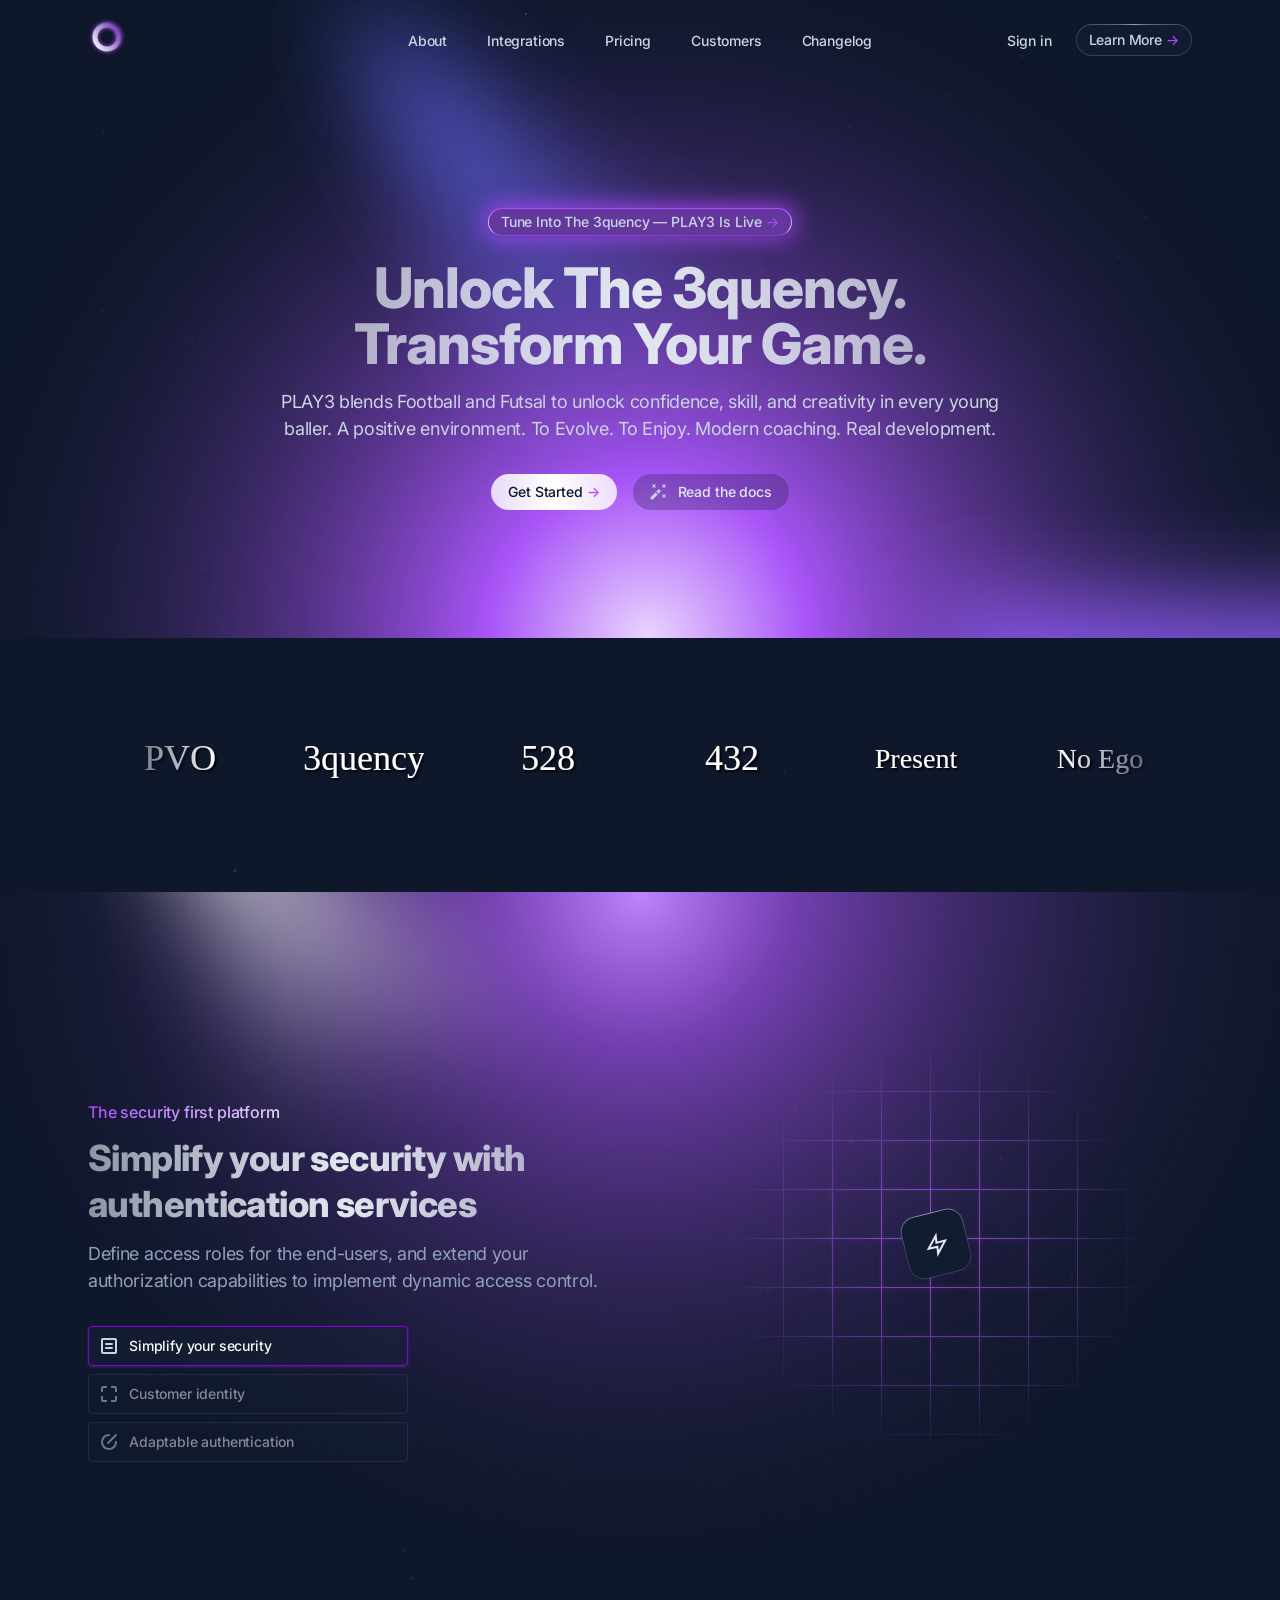
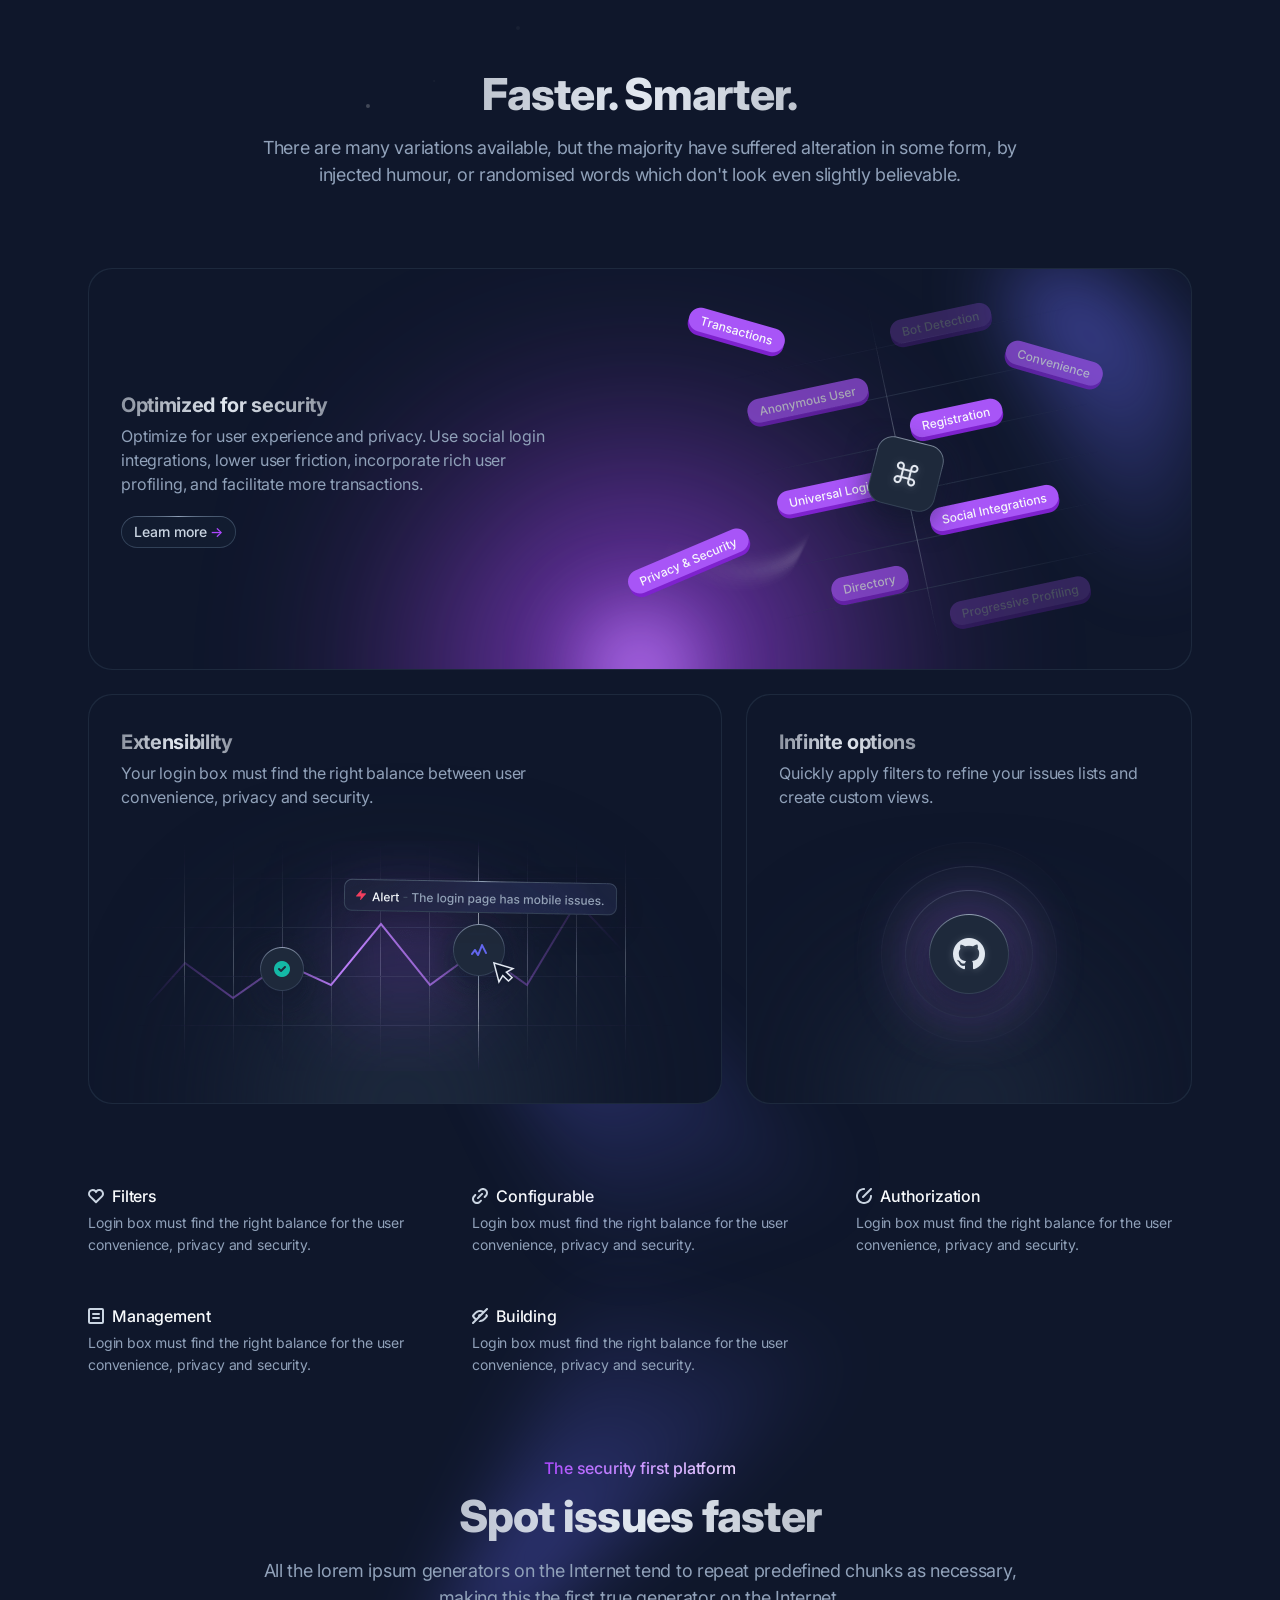
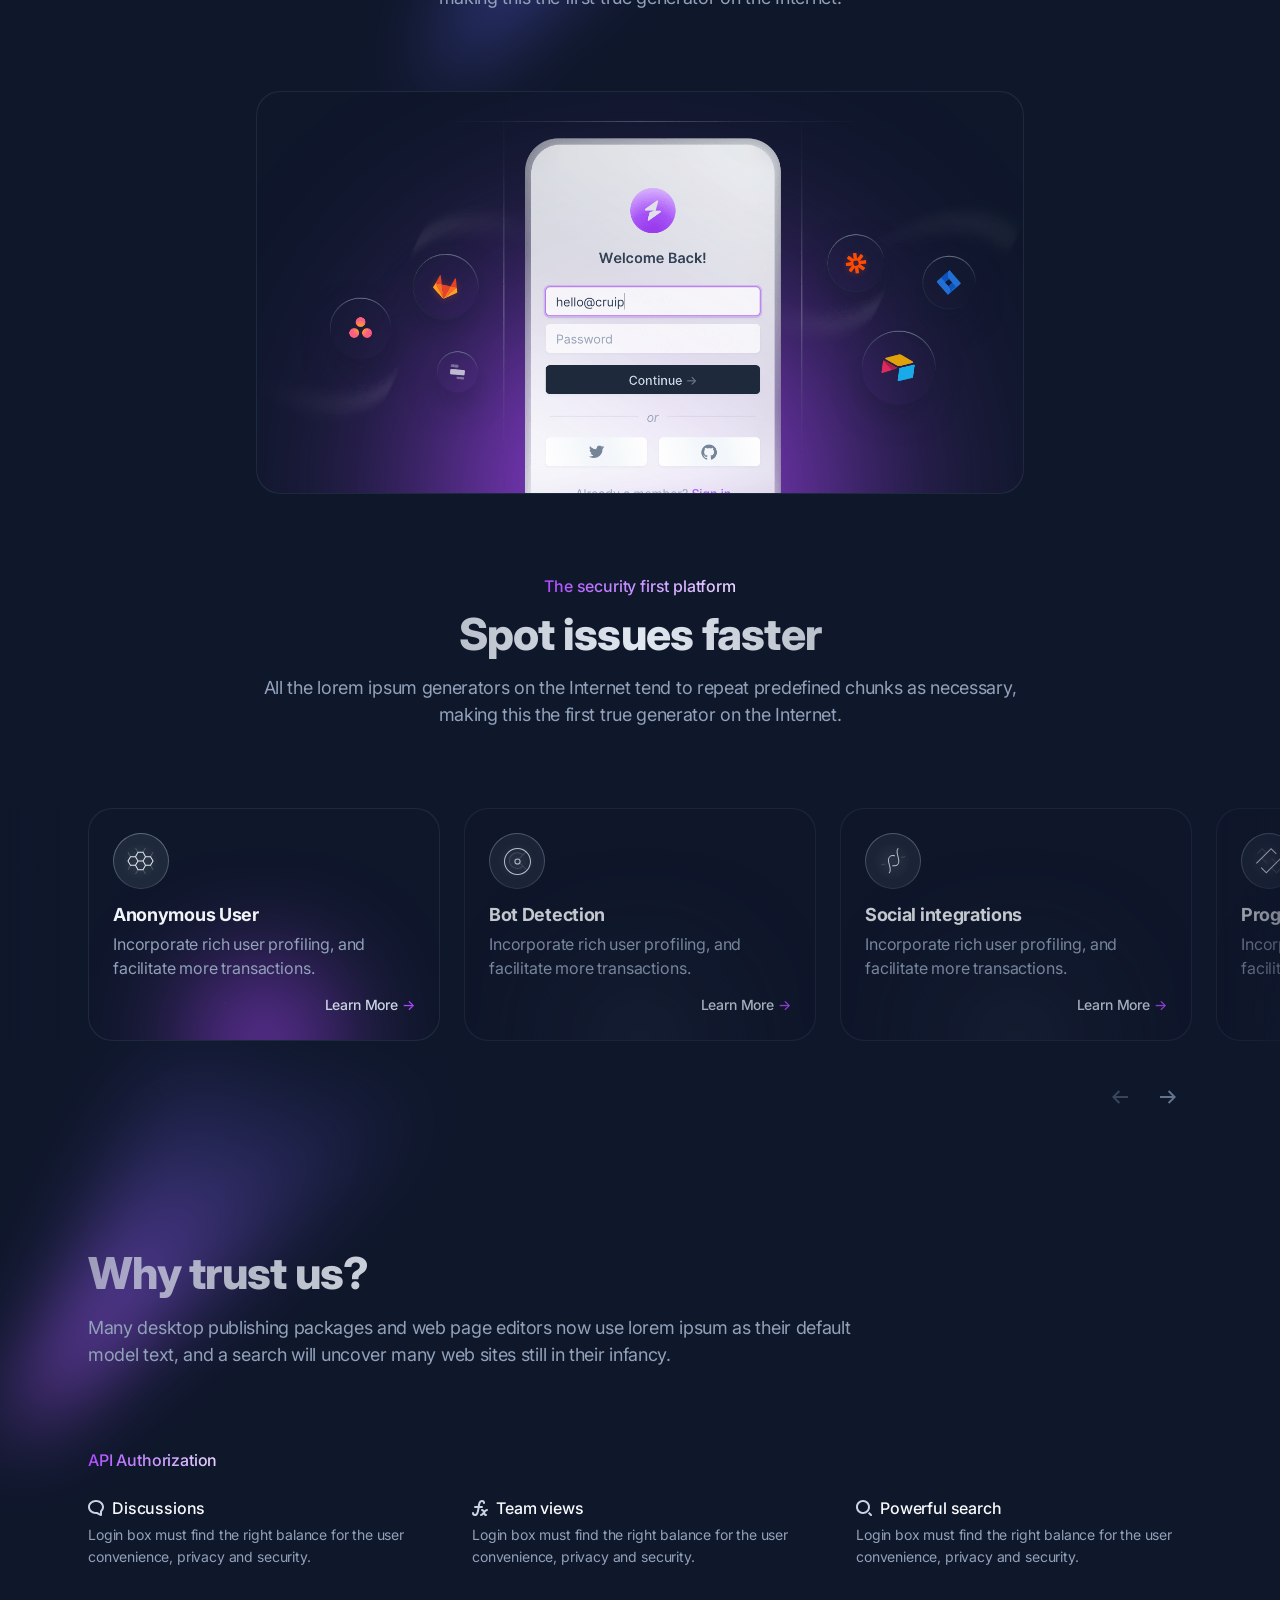
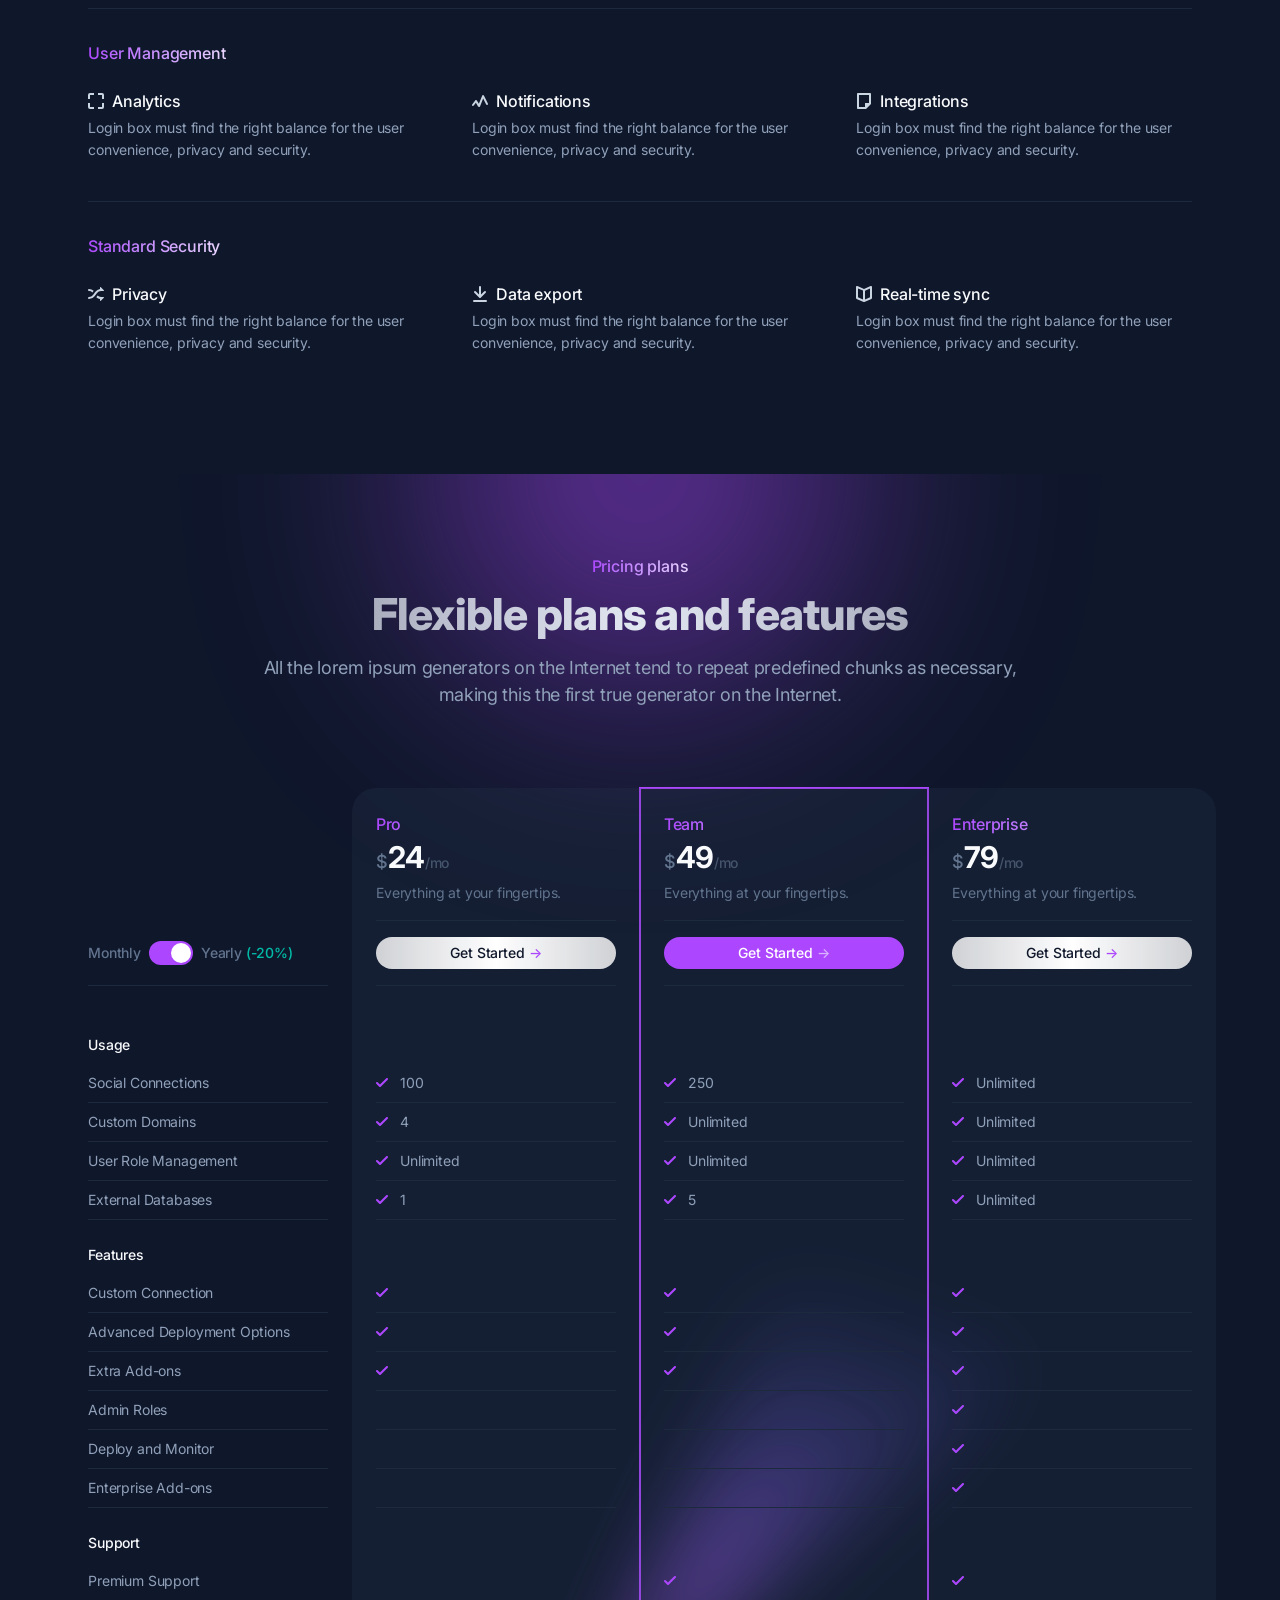
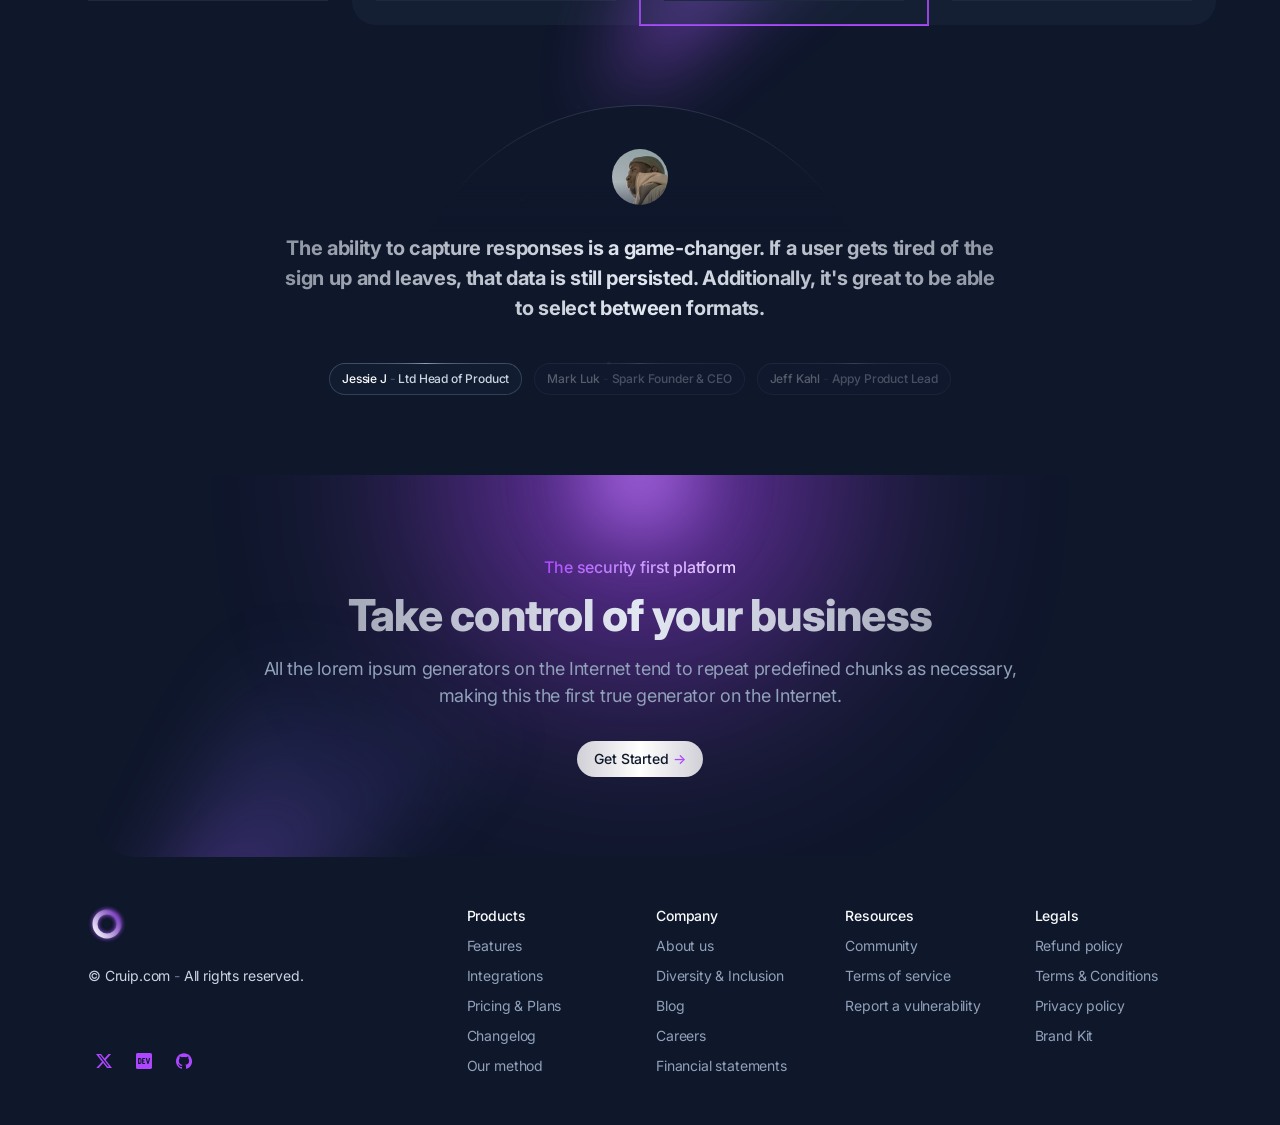
==== stellar-html/index.html @ 4df3827b "first commit" ====
<!DOCTYPE html>
<html lang="en" class="scroll-smooth">

<head>
    <meta charset="utf-8">
    <title>Play3 - Home</title>
    <meta name="viewport" content="width=device-width,initial-scale=1">
    <link href="./css/vendors/aos.css" rel="stylesheet">
    <link rel="stylesheet" href="./css/vendors/swiper-bundle.min.css" />
    <link href="./style.css" rel="stylesheet">
</head>

<body class="font-inter antialiased bg-slate-900 text-slate-100 tracking-tight">

    <!-- Page wrapper -->
    <div class="flex flex-col min-h-screen overflow-hidden supports-[overflow:clip]:overflow-clip">

        <!-- Site header -->
        <header class="absolute w-full z-30">
            <div class="max-w-6xl mx-auto px-4 sm:px-6">
                <div class="flex items-center justify-between h-16 md:h-20">
        
                    <!-- Site branding -->
                    <div class="flex-1">
                        <!-- Logo -->
                        <a class="inline-flex" href="index.html" aria-label="Cruip">
                            <img class="max-w-none" src="./images/logo.svg" width="38" height="38" alt="Stellar">
                        </a>
                    </div>
        
                    <!-- Desktop navigation -->
                    <nav class="hidden md:flex md:grow">
        
                        <!-- Desktop menu links -->
                        <ul class="flex grow justify-center flex-wrap items-center">
                            <li>
                                <a class="font-medium text-sm text-slate-300 hover:text-white mx-4 lg:mx-5 transition duration-150 ease-in-out" href="about.html">About</a>
                            </li>
                            <li>
                                <a class="font-medium text-sm text-slate-300 hover:text-white mx-4 lg:mx-5 transition duration-150 ease-in-out" href="integrations.html">Integrations</a>
                            </li>
                            <li>
                                <a class="font-medium text-sm text-slate-300 hover:text-white mx-4 lg:mx-5 transition duration-150 ease-in-out" href="pricing.html">Pricing</a>
                            </li>
                            <li>
                                <a class="font-medium text-sm text-slate-300 hover:text-white mx-4 lg:mx-5 transition duration-150 ease-in-out" href="customers.html">Customers</a>
                            </li>
                            <li>
                                <a class="font-medium text-sm text-slate-300 hover:text-white mx-4 lg:mx-5 transition duration-150 ease-in-out" href="changelog.html">Changelog</a>
                            </li>
                        </ul>
        
                    </nav>
        
                    <!-- Desktop sign in links -->
                    <ul class="flex-1 flex justify-end items-center">
                        <li>
                            <a class="font-medium text-sm text-slate-300 hover:text-white whitespace-nowrap transition duration-150 ease-in-out" href="signin.html">Sign in</a>
                        </li>
                        <li class="ml-6">
                            <a class="btn-sm text-slate-300 hover:text-white transition duration-150 ease-in-out w-full group [background:linear-gradient(var(--color-slate-900),var(--color-slate-900))_padding-box,conic-gradient(var(--color-slate-400),var(--color-slate-700)_25%,var(--color-slate-700)_75%,var(--color-slate-400)_100%)_border-box] relative before:absolute before:inset-0 before:bg-slate-800/30 before:rounded-full before:pointer-events-none" href="signup.html">
                                <span class="relative inline-flex items-center">
                                    Learn More <span class="tracking-normal text-purple-500 group-hover:translate-x-0.5 transition-transform duration-150 ease-in-out ml-1">-&gt;</span>
                                </span>
                            </a>
                        </li>
                    </ul>
                
                    <!-- Mobile menu -->
                    <div class="md:hidden flex items-center ml-4" x-data="{ expanded: false }">
        
                        <!-- Hamburger button -->
                        <button class="group inline-flex w-8 h-8 text-slate-300 hover:text-white text-center items-center justify-center transition" aria-controls="mobile-nav" :aria-expanded="expanded" @click.stop="expanded = !expanded">
                            <span class="sr-only">Menu</span>
                            <svg class="w-4 h-4 fill-current pointer-events-none" viewBox="0 0 16 16" xmlns="http://www.w3.org/2000/svg">
                                <rect class="origin-center transition-all duration-300 ease-[cubic-bezier(.5,.85,.25,1.1)] -translate-y-[5px] group-aria-expanded:rotate-[315deg] group-aria-expanded:translate-y-0" y="7" width="16" height="2" rx="1"></rect>
                                <rect class="origin-center group-aria-expanded:rotate-45 transition-all duration-300 ease-[cubic-bezier(.5,.85,.25,1.8)]" y="7" width="16" height="2" rx="1"></rect>
                                <rect class="origin-center transition-all duration-300 ease-[cubic-bezier(.5,.85,.25,1.1)] translate-y-[5px] group-aria-expanded:rotate-[135deg] group-aria-expanded:translate-y-0" y="7" width="16" height="2" rx="1"></rect>
                            </svg>
                        </button>                             
        
                        <!-- Mobile navigation -->
                        <nav id="mobile-nav" class="absolute top-full z-20 left-0 w-full px-4 sm:px-6 overflow-hidden transition-all duration-300 ease-in-out" x-ref="mobileNav" :style="expanded ? 'max-height: ' + $refs.mobileNav.scrollHeight + 'px; opacity: 1' : 'max-height: 0; opacity: .8'" @click.outside="expanded = false" @keydown.escape.window="expanded = false" x-cloak>
                            <ul class="border border-transparent [background:linear-gradient(var(--color-slate-900),var(--color-slate-900))_padding-box,conic-gradient(var(--color-slate-400),var(--color-slate-700)_25%,var(--color-slate-700)_75%,var(--color-slate-400)_100%)_border-box] rounded-lg px-4 py-1.5">
                                <li>
                                    <a class="flex font-medium text-sm text-slate-300 hover:text-white py-1.5" href="about.html">About</a>
                                </li>
                                <li>
                                    <a class="flex font-medium text-sm text-slate-300 hover:text-white py-1.5" href="integrations.html">Booking</a>
                                </li>
                                <li>
                                    <a class="flex font-medium text-sm text-slate-300 hover:text-white py-1.5" href="pricing.html">Questionnaire</a>
                                </li>
                                <li>
                                    <a class="flex font-medium text-sm text-slate-300 hover:text-white py-1.5" href="customers.html">Reviews</a>
                                </li>
                                <li>
                                    <a class="flex font-medium text-sm text-slate-300 hover:text-white py-1.5" href="changelog.html">Pricing</a>
                                </li>
                            </ul>
                        </nav>
        
                    </div>
        
                </div>
            </div>
        </header>

        <!-- Page content -->
        <main class="grow">

            <!-- Hero -->
            <section>
                <div class="relative max-w-6xl mx-auto px-4 sm:px-6">

                    <!-- Particles animation -->
                    <div class="absolute inset-0 -z-10" aria-hidden="true">
                        <canvas data-particle-animation></canvas>
                    </div>

                    <!-- Illustration -->
                    <div class="absolute inset-0 -z-10 -mx-28 rounded-b-[3rem] pointer-events-none overflow-hidden" aria-hidden="true">
                        <div class="absolute left-1/2 -translate-x-1/2 bottom-0 -z-10">
                            <img src="./images/glow-bottom.svg" class="max-w-none" width="2146" height="774" alt="Hero Illustration">
                        </div>
                    </div>

                    <div class="pt-32 pb-16 md:pt-52 md:pb-32">

                        <!-- Hero content -->
                        <div class="max-w-3xl mx-auto text-center">
                            <div class="mb-6" data-aos="fade-down">
                                <div class="inline-flex relative before:absolute before:inset-0 before:bg-purple-500 before:blur-md">
                                    <a class="btn-sm py-0.5 text-slate-300 hover:text-white transition duration-150 ease-in-out group [background:linear-gradient(var(--color-purple-500),var(--color-purple-500))_padding-box,linear-gradient(var(--color-purple-500),var(--color-purple-200)_75%,transparent_100%)_border-box] relative before:absolute before:inset-0 before:bg-slate-800/50 before:rounded-full before:pointer-events-none shadow-sm" href="#0">
                                        <span class="relative inline-flex items-center">
                                            Tune Into The 3quency — PLAY3 Is Live <span class="tracking-normal text-purple-500 group-hover:translate-x-0.5 transition-transform duration-150 ease-in-out ml-1">-&gt;</span>
                                        </span>
                                    </a>
                                </div>
                            </div>
                            <h1 class="h1 bg-clip-text text-transparent bg-linear-to-r from-slate-200/60 via-slate-200 to-slate-200/60 pb-4" data-aos="fade-down">Unlock The 3quency. Transform Your Game.</h1>
                            <p class="text-lg text-slate-300 mb-8" data-aos="fade-down" data-aos-delay="200">PLAY3 blends Football and Futsal to unlock confidence, skill, and creativity in every young baller.
A positive environment. To Evolve. To Enjoy. Modern coaching. Real development.</p>
                            <div class="max-w-xs mx-auto sm:max-w-none sm:inline-flex sm:justify-center space-y-4 sm:space-y-0 sm:space-x-4" data-aos="fade-down" data-aos-delay="400">
                                <div>
                                    <a class="btn text-slate-900 bg-linear-to-r from-white/80 via-white to-white/80 hover:bg-white w-full transition duration-150 ease-in-out group" href="#0">
                                        Get Started <span class="tracking-normal text-purple-500 group-hover:translate-x-0.5 transition-transform duration-150 ease-in-out ml-1">-&gt;</span>
                                    </a>
                                </div>
                                <div>
                                    <a class="btn text-slate-200 hover:text-white bg-slate-900/25 hover:bg-slate-900/30 w-full transition duration-150 ease-in-out" href="#0">
                                        <svg class="shrink-0 fill-slate-300 mr-3" xmlns="http://www.w3.org/2000/svg" width="16" height="16">
                                            <path d="m1.999 0 1 2-1 2 2-1 2 1-1-2 1-2-2 1zM11.999 0l1 2-1 2 2-1 2 1-1-2 1-2-2 1zM11.999 10l1 2-1 2 2-1 2 1-1-2 1-2-2 1zM6.292 7.586l2.646-2.647L11.06 7.06 8.413 9.707zM0 13.878l5.586-5.586 2.122 2.121L2.12 16z" />
                                        </svg>
                                        <span>Read the docs</span>
                                    </a>
                                </div>
                            </div>

                        </div>

                    </div>
                </div>
            </section>

            <!-- Clients -->
            <section>
                <div class="relative max-w-6xl mx-auto px-4 sm:px-6">

                    <!-- Particles animation -->
                    <div class="absolute inset-0 max-w-6xl mx-auto px-4 sm:px-6">
                        <div class="absolute inset-0 -z-10" aria-hidden="true">
                            <canvas data-particle-animation data-particle-quantity="5"></canvas>
                        </div>
                    </div>

                    <div class="py-12 md:py-16">
                        <div class="overflow-hidden">

                            <div class="inline-flex w-full flex-nowrap overflow-hidden [mask-image:_linear-gradient(to_right,transparent_0,_black_128px,_black_calc(100%-128px),transparent_100%)]">
                                <ul class="flex animate-infinite-scroll items-center justify-center md:justify-start [&_img]:max-w-none [&_li]:mx-8">
                                    <li>
                                        <img src="./images/pvo.svg" alt="PVO">
                                    </li>
                                    <li>
                                        <img src="./images/3quency.svg" alt="3quency">
                                    </li>
                                    <li>
                                        <img src="./images/528.svg" alt="528">
                                    </li>
                                    <li>
                                        <img src="./images/432.svg" alt="432">
                                    </li>
                                    <li>
                                        <img src="./images/present.svg" alt="Present">
                                    </li>
                                    <li>
                                        <img src="./images/noego.svg" alt="No Ego">
                                    </li>
                                    <li>
                                        <img src="./images/together.svg" alt="Together">
                                    </li>
                                    <li>
                                       <img src="./images/family.svg" alt="Family">
                                    </li>
                                </ul>
                                <ul class="flex animate-infinite-scroll items-center justify-center md:justify-start [&_img]:max-w-none [&_li]:mx-8" aria-hidden="true">
                                     <li>
                                        <img src="./images/pvo.svg" alt="PVO">
                                    </li>
                                    <li>
                                        <img src="./images/3quency.svg" alt="3quency">
                                    </li>
                                    <li>
                                        <img src="./images/528.svg" alt="528">
                                    </li>
                                    <li>
                                        <img src="./images/432.svg" alt="432">
                                    </li>
                                    <li>
                                        <img src="./images/present.svg" alt="Present">
                                    </li>
                                    <li>
                                        <img src="./images/noego.svg" alt="No Ego">
                                    </li>
                                    <li>
                                        <img src="./images/together.svg" alt="Together">
                                    </li>
                                    <li>
                                       <img src="./images/family.svg" alt="Family">
                                    </li>
                                </ul>
                            </div>

                        </div>
                    </div>
                </div>
            </section>

            <!-- Features -->
            <section>
                <div class="relative max-w-6xl mx-auto px-4 sm:px-6">

                    <!-- Illustration -->
                    <div class="absolute inset-0 -z-10 -mx-28 rounded-t-[3rem] pointer-events-none overflow-hidden" aria-hidden="true">
                        <div class="absolute left-1/2 -translate-x-1/2 top-0 -z-10">
                            <img src="./images/glow-top.svg" class="max-w-none" width="1404" height="658" alt="Features Illustration">
                        </div>
                    </div>

                    <div class="pt-16 pb-12 md:pt-52 md:pb-20">

                        <div x-data="{ tab: '1' }">

                            <!-- Section content -->
                            <div class="max-w-xl mx-auto md:max-w-none flex flex-col md:flex-row md:space-x-8 lg:space-x-16 xl:space-x-20 space-y-8 space-y-reverse md:space-y-0">

                                <!-- Content -->
                                <div class="md:w-7/12 lg:w-1/2 order-1 md:order-none max-md:text-center" data-aos="fade-down">
                                    <!-- Content #1 -->
                                    <div>
                                        <div class="inline-flex font-medium bg-clip-text text-transparent bg-linear-to-r from-purple-500 to-purple-200 pb-3">The security first platform</div>
                                    </div>
                                    <h3 class="h3 bg-clip-text text-transparent bg-linear-to-r from-slate-200/60 via-slate-200 to-slate-200/60 pb-3">Simplify your security with authentication services</h3>
                                    <p class="text-lg text-slate-400 mb-8">Define access roles for the end-users, and extend your authorization capabilities to implement dynamic access control.</p>
                                    <div class="mt-8 max-w-xs max-md:mx-auto space-y-2">
                                        <button
                                            class="flex items-center text-sm font-medium text-slate-50 rounded-sm border bg-slate-800/25 w-full px-3 py-2 transition duration-150 ease-in-out hover:opacity-100"
                                            :class="tab !== '1' ? 'border-slate-700 opacity-50' : 'border-purple-700 shadow-sm shadow-purple-500/25'"
                                            @click.prevent="tab = '1'"
                                        >
                                            <svg class="shrink-0 fill-slate-300 mr-3" xmlns="http://www.w3.org/2000/svg" width="16" height="16">
                                                <path d="M14 0a2 2 0 0 1 2 2v12a2 2 0 0 1-2 2H2a2 2 0 0 1-2-2V2a2 2 0 0 1 2-2h12Zm0 14V2H2v12h12Zm-3-7H5a1 1 0 1 1 0-2h6a1 1 0 0 1 0 2Zm0 4H5a1 1 0 0 1 0-2h6a1 1 0 0 1 0 2Z" />
                                            </svg>
                                            <span>Simplify your security</span>
                                        </button>
                                        <button
                                            class="flex items-center text-sm font-medium text-slate-50 rounded-sm border bg-slate-800/25 w-full px-3 py-2 transition duration-150 ease-in-out hover:opacity-100"
                                            :class="tab !== '2' ? 'border-slate-700 opacity-50' : 'border-purple-700 shadow-sm shadow-purple-500/25'"
                                            @click.prevent="tab = '2'"
                                        >
                                            <svg class="shrink-0 fill-slate-300 mr-3" xmlns="http://www.w3.org/2000/svg" width="16" height="16">
                                                <path d="M2 6H0V2a2 2 0 0 1 2-2h4v2H2v4ZM16 6h-2V2h-4V0h4a2 2 0 0 1 2 2v4ZM14 16h-4v-2h4v-4h2v4a2 2 0 0 1-2 2ZM6 16H2a2 2 0 0 1-2-2v-4h2v4h4v2Z" />
                                            </svg>
                                            <span>Customer identity</span>
                                        </button>
                                        <button
                                            class="flex items-center text-sm font-medium text-slate-50 rounded-sm border bg-slate-800/25 w-full px-3 py-2 transition duration-150 ease-in-out hover:opacity-100"
                                            :class="tab !== '3' ? 'border-slate-700 opacity-50' : 'border-purple-700 shadow-sm shadow-purple-500/25'"
                                            @click.prevent="tab = '3'"
                                        >
                                            <svg class="shrink-0 fill-slate-300 mr-3" xmlns="http://www.w3.org/2000/svg" width="16" height="16">
                                                <path d="M14.3.3c.4-.4 1-.4 1.4 0 .4.4.4 1 0 1.4l-8 8c-.2.2-.4.3-.7.3-.3 0-.5-.1-.7-.3-.4-.4-.4-1 0-1.4l8-8ZM15 7c.6 0 1 .4 1 1 0 4.4-3.6 8-8 8s-8-3.6-8-8 3.6-8 8-8c.6 0 1 .4 1 1s-.4 1-1 1C4.7 2 2 4.7 2 8s2.7 6 6 6 6-2.7 6-6c0-.6.4-1 1-1Z" />
                                            </svg>
                                            <span>Adaptable authentication</span>
                                        </button>                                        
                                    </div>
                                </div>

                                <!-- Image -->
                                <div class="md:w-5/12 lg:w-1/2" data-aos="fade-up" data-aos-delay="100">
                                    <div class="relative py-24 -mt-12">

                                        <!-- Particles animation -->
                                        <div class="absolute inset-0 -z-10">
                                            <canvas data-particle-animation data-particle-quantity="8" data-particle-staticity="30"></canvas>
                                        </div>

                                        <div class="flex items-center justify-center">
                                            <div class="relative w-48 h-48 flex justify-center items-center">
                                                <!-- Halo effect -->
                                                <svg class="absolute inset-0 -z-10 left-1/2 top-1/2 transform -translate-x-1/2 -translate-y-1/2 will-change-transform pointer-events-none blur-md" width="480" height="480" viewBox="0 0 480 480" xmlns="http://www.w3.org/2000/svg">
                                                    <defs>
                                                        <linearGradient id="pulse-a" x1="50%" x2="50%" y1="100%" y2="0%">
                                                            <stop offset="0%" stop-color="#A855F7" />
                                                            <stop offset="76.382%" stop-color="#FAF5FF" />
                                                            <stop offset="100%" stop-color="#6366F1" />
                                                        </linearGradient>
                                                    </defs>
                                                    <g fill-rule="evenodd">
                                                        <path class="pulse" fill="url(#pulse-a)" fill-rule="evenodd" d="M240,0 C372.5484,0 480,107.4516 480,240 C480,372.5484 372.5484,480 240,480 C107.4516,480 0,372.5484 0,240 C0,107.4516 107.4516,0 240,0 Z M240,88.8 C156.4944,88.8 88.8,156.4944 88.8,240 C88.8,323.5056 156.4944,391.2 240,391.2 C323.5056,391.2 391.2,323.5056 391.2,240 C391.2,156.4944 323.5056,88.8 240,88.8 Z"></path>
                                                        <path class="pulse pulse-1" fill="url(#pulse-a)" fill-rule="evenodd" d="M240,0 C372.5484,0 480,107.4516 480,240 C480,372.5484 372.5484,480 240,480 C107.4516,480 0,372.5484 0,240 C0,107.4516 107.4516,0 240,0 Z M240,88.8 C156.4944,88.8 88.8,156.4944 88.8,240 C88.8,323.5056 156.4944,391.2 240,391.2 C323.5056,391.2 391.2,323.5056 391.2,240 C391.2,156.4944 323.5056,88.8 240,88.8 Z"></path>
                                                        <path class="pulse pulse-2" fill="url(#pulse-a)" fill-rule="evenodd" d="M240,0 C372.5484,0 480,107.4516 480,240 C480,372.5484 372.5484,480 240,480 C107.4516,480 0,372.5484 0,240 C0,107.4516 107.4516,0 240,0 Z M240,88.8 C156.4944,88.8 88.8,156.4944 88.8,240 C88.8,323.5056 156.4944,391.2 240,391.2 C323.5056,391.2 391.2,323.5056 391.2,240 C391.2,156.4944 323.5056,88.8 240,88.8 Z"></path>
                                                    </g>
                                                </svg>
                                                <!-- Grid -->
                                                <div class="absolute inset-0 -z-10 left-1/2 top-1/2 transform -translate-x-1/2 -translate-y-1/2 pointer-events-none w-[500px] h-[500px] rounded-full overflow-hidden [mask-image:_radial-gradient(black,_transparent_60%)]">
                                                    <div class="h-[200%] animate-endless">
                                                        <div class="absolute inset-0 [background:repeating-linear-gradient(transparent,transparent_48px,var(--color-white)_48px,var(--color-white)_49px)] blur-[2px] opacity-20"></div>
                                                        <div class="absolute inset-0 [background:repeating-linear-gradient(transparent,transparent_48px,var(--color-purple-500)_48px,var(--color-purple-500)_49px)]"></div>
                                                        <div class="absolute inset-0 [background:repeating-linear-gradient(90deg,transparent,transparent_48px,var(--color-white)_48px,var(--color-white)_49px)] blur-[2px] opacity-20"></div>
                                                        <div class="absolute inset-0 [background:repeating-linear-gradient(90deg,transparent,transparent_48px,var(--color-purple-500)_48px,var(--color-purple-500)_49px)]"></div>
                                                    </div>
                                                </div>
                                                <!-- Icons -->
                                                <div
                                                    x-show="tab === '1'"
                                                    x-transition:enter="transition ease-[cubic-bezier(0.68,-0.3,0.32,1)] duration-700 order-first"
                                                    x-transition:enter-start="opacity-0 -rotate-[60deg]"
                                                    x-transition:enter-end="opacity-100 rotate-0"
                                                    x-transition:leave="transition ease-[cubic-bezier(0.68,-0.3,0.32,1)] duration-700 absolute"
                                                    x-transition:leave-start="opacity-100 rotate-0"
                                                    x-transition:leave-end="opacity-0 rotate-[60deg]"
                                                >                                                
                                                    <div class="relative flex items-center justify-center w-16 h-16 border border-transparent rounded-2xl shadow-2xl -rotate-[14deg] [background:linear-gradient(var(--color-slate-900),var(--color-slate-900))_padding-box,conic-gradient(var(--color-slate-400),var(--color-slate-700)_25%,var(--color-slate-700)_75%,var(--color-slate-400)_100%)_border-box] before:absolute before:inset-0 before:bg-slate-800/30 before:rounded-2xl">
                                                        <svg class="relative fill-slate-200" xmlns="http://www.w3.org/2000/svg" width="23" height="25">
                                                            <path fill-rule="nonzero" d="M10.55 15.91H.442L14.153.826 12.856 9.91h10.107L9.253 24.991l1.297-9.082Zm.702-8.919L4.963 13.91h7.893l-.703 4.918 6.289-6.918H10.55l.702-4.918Z" />
                                                        </svg>
                                                    </div>
                                                </div>
                                                <div
                                                    x-show="tab === '2'"
                                                    x-transition:enter="transition ease-[cubic-bezier(0.68,-0.3,0.32,1)] duration-700 order-first"
                                                    x-transition:enter-start="opacity-0 -rotate-[60deg]"
                                                    x-transition:enter-end="opacity-100 rotate-0"
                                                    x-transition:leave="transition ease-[cubic-bezier(0.68,-0.3,0.32,1)] duration-700 absolute"
                                                    x-transition:leave-start="opacity-100 rotate-0"
                                                    x-transition:leave-end="opacity-0 rotate-[60deg]"
                                                >                                                
                                                    <div class="relative flex items-center justify-center w-16 h-16 border border-transparent rounded-2xl shadow-2xl -rotate-[14deg] [background:linear-gradient(var(--color-slate-900),var(--color-slate-900))_padding-box,conic-gradient(var(--color-slate-400),var(--color-slate-700)_25%,var(--color-slate-700)_75%,var(--color-slate-400)_100%)_border-box] before:absolute before:inset-0 before:bg-slate-800/30 before:rounded-2xl">
                                                        <svg class="relative fill-slate-200" xmlns="http://www.w3.org/2000/svg" width="22" height="22">
                                                            <path d="M18 14h-2V8h2c2.2 0 4-1.8 4-4s-1.8-4-4-4-4 1.8-4 4v2H8V4c0-2.2-1.8-4-4-4S0 1.8 0 4s1.8 4 4 4h2v6H4c-2.2 0-4 1.8-4 4s1.8 4 4 4 4-1.8 4-4v-2h6v2c0 2.2 1.8 4 4 4s4-1.8 4-4-1.8-4-4-4ZM16 4c0-1.1.9-2 2-2s2 .9 2 2-.9 2-2 2h-2V4ZM2 4c0-1.1.9-2 2-2s2 .9 2 2v2H4c-1.1 0-2-.9-2-2Zm4 14c0 1.1-.9 2-2 2s-2-.9-2-2 .9-2 2-2h2v2ZM8 8h6v6H8V8Zm10 12c-1.1 0-2-.9-2-2v-2h2c1.1 0 2 .9 2 2s-.9 2-2 2Z" />
                                                        </svg>
                                                    </div>
                                                </div>
                                                <div
                                                    x-show="tab === '3'"
                                                    x-transition:enter="transition ease-[cubic-bezier(0.68,-0.3,0.32,1)] duration-700 order-first"
                                                    x-transition:enter-start="opacity-0 -rotate-[60deg]"
                                                    x-transition:enter-end="opacity-100 rotate-0"
                                                    x-transition:leave="transition ease-[cubic-bezier(0.68,-0.3,0.32,1)] duration-700 absolute"
                                                    x-transition:leave-start="opacity-100 rotate-0"
                                                    x-transition:leave-end="opacity-0 rotate-[60deg]"
                                                >                                                
                                                    <div class="relative flex items-center justify-center w-16 h-16 border border-transparent rounded-2xl shadow-2xl -rotate-[14deg] [background:linear-gradient(var(--color-slate-900),var(--color-slate-900))_padding-box,conic-gradient(var(--color-slate-400),var(--color-slate-700)_25%,var(--color-slate-700)_75%,var(--color-slate-400)_100%)_border-box] before:absolute before:inset-0 before:bg-slate-800/30 before:rounded-2xl">
                                                        <svg class="relative fill-slate-200" xmlns="http://www.w3.org/2000/svg" width="26" height="14">
                                                            <path fill-rule="nonzero" d="m10 5.414-8 8L.586 12 10 2.586l6 6 8-8L25.414 2 16 11.414z" />
                                                        </svg>
                                                    </div>
                                                </div>                                                
                                            </div>
                                        </div>
                                    </div>
                                </div>

                            </div>

                        </div>

                    </div>
                </div>
            </section>

            <!-- Features #2 -->
            <section class="relative">

                <!-- Particles animation -->
                <div class="absolute left-1/2 -translate-x-1/2 top-0 -z-10 w-80 h-80 -mt-24 -ml-32">
                    <div class="absolute inset-0 -z-10" aria-hidden="true">
                        <canvas data-particle-animation data-particle-quantity="6" data-particle-staticity="30"></canvas>
                    </div>
                </div>

                <div class="max-w-6xl mx-auto px-4 sm:px-6">
                    <div class="pt-16 md:pt-32">

                        <!-- Section header -->
                        <div class="max-w-3xl mx-auto text-center pb-12 md:pb-20">
                            <h2 class="h2 bg-clip-text text-transparent bg-linear-to-r from-slate-200/60 via-slate-200 to-slate-200/60 pb-4">Faster. Smarter.</h2>
                            <p class="text-lg text-slate-400">There are many variations available, but the majority have suffered alteration in some form, by injected humour, or randomised words which don't look even slightly believable.</p>
                        </div>

                        <!-- Highlighted boxes -->
                        <div class="relative pb-12 md:pb-20">
                            <!-- Blurred shape -->
                            <div class="absolute bottom-0 -mb-20 left-1/2 -translate-x-1/2 blur-2xl opacity-50 pointer-events-none" aria-hidden="true">
                                <svg xmlns="http://www.w3.org/2000/svg" width="434" height="427">
                                    <defs>
                                        <linearGradient id="bs2-a" x1="19.609%" x2="50%" y1="14.544%" y2="100%">
                                            <stop offset="0%" stop-color="#6366F1" />
                                            <stop offset="100%" stop-color="#6366F1" stop-opacity="0" />
                                        </linearGradient>
                                    </defs>
                                    <path fill="url(#bs2-a)" fill-rule="evenodd" d="m346 898 461 369-284 58z" transform="translate(-346 -898)" />
                                </svg>
                            </div>
                            <!-- Grid -->
                            <div class="grid md:grid-cols-12 gap-6 group" data-highlighter>
                                <!-- Box #1 -->
                                <div class="md:col-span-12" data-aos="fade-down">
                                    <div class="relative h-full bg-slate-800 rounded-3xl p-px before:absolute before:w-96 before:h-96 before:-left-48 before:-top-48 before:bg-purple-500 before:rounded-full before:opacity-0 before:pointer-events-none before:transition-opacity before:duration-500 before:translate-x-[var(--mouse-x)] before:translate-y-[var(--mouse-y)] hover:before:opacity-20 before:z-30 before:blur-[100px] after:absolute after:inset-0 after:rounded-[inherit] after:opacity-0 after:transition-opacity after:duration-500 after:[background:radial-gradient(250px_circle_at_var(--mouse-x)_var(--mouse-y),var(--color-slate-400),transparent)] group-hover:after:opacity-100 after:z-10 overflow-hidden">
                                        <div class="relative h-full bg-slate-900 rounded-[inherit] z-20 overflow-hidden">
                                            <div class="flex flex-col md:flex-row md:items-center md:justify-between">
                                                <!-- Blurred shape -->
                                                <div class="absolute right-0 top-0 blur-2xl" aria-hidden="true">
                                                    <svg xmlns="http://www.w3.org/2000/svg" width="342" height="393">
                                                        <defs>
                                                            <linearGradient id="bs-a" x1="19.609%" x2="50%" y1="14.544%" y2="100%">
                                                                <stop offset="0%" stop-color="#6366F1" />
                                                                <stop offset="100%" stop-color="#6366F1" stop-opacity="0" />
                                                            </linearGradient>
                                                        </defs>
                                                        <path fill="url(#bs-a)" fill-rule="evenodd" d="m104 .827 461 369-284 58z" transform="translate(0 -112.827)" opacity=".7" />
                                                    </svg>
                                                </div>
                                                <!-- Radial gradient -->
                                                <div class="absolute flex items-center justify-center bottom-0 translate-y-1/2 left-1/2 -translate-x-1/2 pointer-events-none -z-10 h-full aspect-square" aria-hidden="true">
                                                    <div class="absolute inset-0 translate-z-0 bg-purple-500 rounded-full blur-[120px] opacity-70"></div>
                                                    <div class="absolute w-1/4 h-1/4 translate-z-0 bg-purple-400 rounded-full blur-[40px]"></div>
                                                </div>
    
    
                                                <!-- Text -->
                                                <div class="md:max-w-[480px] shrink-0 order-1 md:order-none p-6 pt-0 md:p-8 md:pr-0">
                                                    <div class="mb-5">
                                                        <div>
                                                            <h3 class="inline-flex text-xl font-bold bg-clip-text text-transparent bg-linear-to-r from-slate-200/60 via-slate-200 to-slate-200/60 pb-1">Optimized for security</h3>
                                                            <p class="text-slate-400">Optimize for user experience and privacy. Use social login integrations, lower user friction, incorporate rich user profiling, and facilitate more transactions.</p>
                                                        </div>
                                                    </div>
                                                    <div>
                                                        <a class="btn-sm text-slate-300 hover:text-white transition duration-150 ease-in-out group [background:linear-gradient(var(--color-slate-900),var(--color-slate-900))_padding-box,conic-gradient(var(--color-slate-400),var(--color-slate-700)_25%,var(--color-slate-700)_75%,var(--color-slate-400)_100%)_border-box] relative before:absolute before:inset-0 before:bg-slate-800/30 before:rounded-full before:pointer-events-none" href="#0">
                                                            <span class="relative inline-flex items-center">
                                                                Learn more <span class="tracking-normal text-purple-500 group-hover:translate-x-0.5 transition-transform duration-150 ease-in-out ml-1">-&gt;</span>
                                                            </span>
                                                        </a>
                                                    </div>
                                                </div>
                                                <!-- Image -->
                                                <div class="relative w-full h-64 md:h-auto overflow-hidden">
                                                    <img class="absolute bottom-0 left-1/2 -translate-x-1/2 mx-auto max-w-none md:relative md:left-0 md:translate-x-0" src="./images/feature-image-01.png" width="504" height="400" alt="Feature 01">
                                                </div>
                                            </div>
                                        </div>
                                    </div>
                                </div>
                                <!-- Box #2 -->
                                <div class="md:col-span-7" data-aos="fade-down">
                                    <div class="relative h-full bg-slate-800 rounded-3xl p-px before:absolute before:w-96 before:h-96 before:-left-48 before:-top-48 before:bg-purple-500 before:rounded-full before:opacity-0 before:pointer-events-none before:transition-opacity before:duration-500 before:translate-x-[var(--mouse-x)] before:translate-y-[var(--mouse-y)] hover:before:opacity-20 before:z-30 before:blur-[100px] after:absolute after:inset-0 after:rounded-[inherit] after:opacity-0 after:transition-opacity after:duration-500 after:[background:radial-gradient(250px_circle_at_var(--mouse-x)_var(--mouse-y),var(--color-slate-400),transparent)] group-hover:after:opacity-100 after:z-10 overflow-hidden">
                                        <div class="relative h-full bg-slate-900 rounded-[inherit] z-20 overflow-hidden">
                                            <div class="flex flex-col">
                                                <!-- Radial gradient -->
                                                <div class="absolute bottom-0 translate-y-1/2 left-1/2 -translate-x-1/2 pointer-events-none -z-10 w-1/2 aspect-square" aria-hidden="true">
                                                    <div class="absolute inset-0 translate-z-0 bg-slate-800 rounded-full blur-[80px]"></div>
                                                </div>
                                                <!-- Text -->
                                                <div class="md:max-w-[480px] shrink-0 order-1 md:order-none p-6 pt-0 md:p-8">
                                                    <div>
                                                        <h3 class="inline-flex text-xl font-bold bg-clip-text text-transparent bg-linear-to-r from-slate-200/60 via-slate-200 to-slate-200/60 pb-1">Extensibility</h3>
                                                        <p class="text-slate-400">Your login box must find the right balance between user convenience, privacy and security.</p>
                                                    </div>
                                                </div>
                                                <!-- Image -->
                                                <div class="relative w-full h-64 md:h-auto overflow-hidden md:pb-8">
                                                    <img class="absolute bottom-0 left-1/2 -translate-x-1/2 mx-auto max-w-none md:max-w-full md:relative md:left-0 md:translate-x-0" src="./images/feature-image-02.png" width="536" height="230" alt="Feature 02">
                                                </div>
                                            </div>
                                        </div>
                                    </div>
                                </div>
                                <!-- Box #3 -->
                                <div class="md:col-span-5" data-aos="fade-down">
                                    <div class="relative h-full bg-slate-800 rounded-3xl p-px before:absolute before:w-96 before:h-96 before:-left-48 before:-top-48 before:bg-purple-500 before:rounded-full before:opacity-0 before:pointer-events-none before:transition-opacity before:duration-500 before:translate-x-[var(--mouse-x)] before:translate-y-[var(--mouse-y)] hover:before:opacity-20 before:z-30 before:blur-[100px] after:absolute after:inset-0 after:rounded-[inherit] after:opacity-0 after:transition-opacity after:duration-500 after:[background:radial-gradient(250px_circle_at_var(--mouse-x)_var(--mouse-y),var(--color-slate-400),transparent)] group-hover:after:opacity-100 after:z-10 overflow-hidden">
                                        <div class="relative h-full bg-slate-900 rounded-[inherit] z-20 overflow-hidden">
                                            <div class="flex flex-col">
                                                <!-- Radial gradient -->
                                                <div class="absolute bottom-0 translate-y-1/2 left-1/2 -translate-x-1/2 pointer-events-none -z-10 w-1/2 aspect-square" aria-hidden="true">
                                                    <div class="absolute inset-0 translate-z-0 bg-slate-800 rounded-full blur-[80px]"></div>
                                                </div>
                                                <!-- Text -->
                                                <div class="md:max-w-[480px] shrink-0 order-1 md:order-none p-6 pt-0 md:p-8">
                                                    <div>
                                                        <h3 class="inline-flex text-xl font-bold bg-clip-text text-transparent bg-linear-to-r from-slate-200/60 via-slate-200 to-slate-200/60 pb-1">Infinite options</h3>
                                                        <p class="text-slate-400">Quickly apply filters to refine your issues lists and create custom views.</p>
                                                    </div>
                                                </div>
                                                <!-- Image -->
                                                <div class="relative w-full h-64 md:h-auto overflow-hidden md:pb-8">
                                                    <img class="absolute bottom-0 left-1/2 -translate-x-1/2 mx-auto max-w-none md:max-w-full md:relative md:left-0 md:translate-x-0" src="./images/feature-image-03.png" width="230" height="230" alt="Feature 03">
                                                </div>
                                            </div>
                                        </div>
                                    </div>
                                </div>
                            </div>
                        </div>

                        <!-- Features list -->
                        <div class="grid md:grid-cols-3 gap-8 md:gap-12">
                            <!-- Feature -->
                            <div>
                                <div class="flex items-center space-x-2 mb-1">
                                    <svg class="shrink-0 fill-slate-300" xmlns="http://www.w3.org/2000/svg" width="16" height="16">
                                        <path d="M7.999 2.34a4.733 4.733 0 0 0-6.604 6.778l5.904 5.762a1 1 0 0 0 1.4 0l5.915-5.77a4.733 4.733 0 0 0-6.615-6.77Zm5.208 5.348-5.208 5.079-5.2-5.07a2.734 2.734 0 0 1 3.867-3.864c.182.19.335.404.455.638a1.04 1.04 0 0 0 1.756 0 2.724 2.724 0 0 1 5.122 1.294 2.7 2.7 0 0 1-.792 1.923Z" />
                                    </svg>
                                    <h4 class="font-medium text-slate-50">Filters</h4>
                                </div>
                                <p class="text-sm text-slate-400">Login box must find the right balance for the user convenience, privacy and security.</p>
                            </div>
                            <!-- Feature -->
                            <div>
                                <div class="flex items-center space-x-2 mb-1">
                                    <svg class="shrink-0 fill-slate-300" xmlns="http://www.w3.org/2000/svg" width="16" height="16">
                                        <path d="M11 0c1.3 0 2.6.5 3.5 1.5 1 .9 1.5 2.2 1.5 3.5 0 1.3-.5 2.6-1.4 3.5l-1.2 1.2c-.2.2-.5.3-.7.3-.2 0-.5-.1-.7-.3-.4-.4-.4-1 0-1.4l1.1-1.2c.6-.5.9-1.3.9-2.1s-.3-1.6-.9-2.2C12 1.7 10 1.7 8.9 2.8L7.7 4c-.4.4-1 .4-1.4 0-.4-.4-.4-1 0-1.4l1.2-1.1C8.4.5 9.7 0 11 0ZM8.3 12c.4-.4 1-.5 1.4-.1.4.4.4 1 0 1.4l-1.2 1.2C7.6 15.5 6.3 16 5 16c-1.3 0-2.6-.5-3.5-1.5C.5 13.6 0 12.3 0 11c0-1.3.5-2.6 1.5-3.5l1.1-1.2c.4-.4 1-.4 1.4 0 .4.4.4 1 0 1.4L2.9 8.9c-.6.5-.9 1.3-.9 2.1s.3 1.6.9 2.2c1.1 1.1 3.1 1.1 4.2 0L8.3 12Zm1.1-6.8c.4-.4 1-.4 1.4 0 .4.4.4 1 0 1.4l-4.2 4.2c-.2.2-.5.3-.7.3-.2 0-.5-.1-.7-.3-.4-.4-.4-1 0-1.4l4.2-4.2Z" />
                                    </svg>
                                    <h4 class="font-medium text-slate-50">Configurable</h4>
                                </div>
                                <p class="text-sm text-slate-400">Login box must find the right balance for the user convenience, privacy and security.</p>
                            </div>
                            <!-- Feature -->
                            <div>
                                <div class="flex items-center space-x-2 mb-1">
                                    <svg class="shrink-0 fill-slate-300" xmlns="http://www.w3.org/2000/svg" width="16" height="16">
                                        <path d="M14.3.3c.4-.4 1-.4 1.4 0 .4.4.4 1 0 1.4l-8 8c-.2.2-.4.3-.7.3-.3 0-.5-.1-.7-.3-.4-.4-.4-1 0-1.4l8-8ZM15 7c.6 0 1 .4 1 1 0 4.4-3.6 8-8 8s-8-3.6-8-8 3.6-8 8-8c.6 0 1 .4 1 1s-.4 1-1 1C4.7 2 2 4.7 2 8s2.7 6 6 6 6-2.7 6-6c0-.6.4-1 1-1Z" />
                                    </svg>
                                    <h4 class="font-medium text-slate-50">Authorization</h4>
                                </div>
                                <p class="text-sm text-slate-400">Login box must find the right balance for the user convenience, privacy and security.</p>
                            </div>
                            <!-- Feature -->
                            <div>
                                <div class="flex items-center space-x-2 mb-1">
                                    <svg class="shrink-0 fill-slate-300" xmlns="http://www.w3.org/2000/svg" width="16" height="16">
                                        <path d="M14 0a2 2 0 0 1 2 2v12a2 2 0 0 1-2 2H2a2 2 0 0 1-2-2V2a2 2 0 0 1 2-2h12Zm0 14V2H2v12h12Zm-3-7H5a1 1 0 1 1 0-2h6a1 1 0 0 1 0 2Zm0 4H5a1 1 0 0 1 0-2h6a1 1 0 0 1 0 2Z" />
                                    </svg>
                                    <h4 class="font-medium text-slate-50">Management</h4>
                                </div>
                                <p class="text-sm text-slate-400">Login box must find the right balance for the user convenience, privacy and security.</p>
                            </div>
                            <!-- Feature -->
                            <div>
                                <div class="flex items-center space-x-2 mb-1">
                                    <svg class="shrink-0 fill-slate-300" xmlns="http://www.w3.org/2000/svg" width="16" height="16">
                                        <path d="M14.574 5.67a13.292 13.292 0 0 1 1.298 1.842 1 1 0 0 1 0 .98C15.743 8.716 12.706 14 8 14a6.391 6.391 0 0 1-1.557-.2l1.815-1.815C10.97 11.82 13.06 9.13 13.82 8c-.163-.243-.39-.56-.669-.907l1.424-1.424ZM.294 15.706a.999.999 0 0 1-.002-1.413l2.53-2.529C1.171 10.291.197 8.615.127 8.49a.998.998 0 0 1-.002-.975C.251 7.29 3.246 2 8 2c1.331 0 2.515.431 3.548 1.038L14.293.293a.999.999 0 1 1 1.414 1.414l-14 14a.997.997 0 0 1-1.414 0ZM2.18 8a12.603 12.603 0 0 0 2.06 2.347l1.833-1.834A1.925 1.925 0 0 1 6 8a2 2 0 0 1 2-2c.178 0 .348.03.512.074l1.566-1.566C9.438 4.201 8.742 4 8 4 5.146 4 2.958 6.835 2.181 8Z" />
                                    </svg>
                                    <h4 class="font-medium text-slate-50">Building</h4>
                                </div>
                                <p class="text-sm text-slate-400">Login box must find the right balance for the user convenience, privacy and security.</p>
                            </div>
                        </div>

                    </div>
                </div>
            </section>

            <!-- Features #3 -->
            <section class="relative">

                <!-- Blurred shape -->
                <div class="absolute top-0 -translate-y-1/4 left-1/2 -translate-x-1/2 blur-2xl opacity-50 pointer-events-none -z-10" aria-hidden="true">
                    <svg xmlns="http://www.w3.org/2000/svg" width="434" height="427">
                        <defs>
                            <linearGradient id="bs3-a" x1="19.609%" x2="50%" y1="14.544%" y2="100%">
                                <stop offset="0%" stop-color="#6366F1" />
                                <stop offset="100%" stop-color="#6366F1" stop-opacity="0" />
                            </linearGradient>
                        </defs>
                        <path fill="url(#bs3-a)" fill-rule="evenodd" d="m410 0 461 369-284 58z" transform="matrix(1 0 0 -1 -410 427)" />
                    </svg>
                </div>

                <div class="max-w-6xl mx-auto px-4 sm:px-6">
                    <div class="pt-12 md:pt-20">
            
                        <!-- Section header -->
                        <div class="max-w-3xl mx-auto text-center pb-12 md:pb-20">
                            <div>
                                <div class="inline-flex font-medium bg-clip-text text-transparent bg-linear-to-r from-purple-500 to-purple-200 pb-3">The security first platform</div>
                            </div>
                            <h2 class="h2 bg-clip-text text-transparent bg-linear-to-r from-slate-200/60 via-slate-200 to-slate-200/60 pb-4">Spot issues faster</h2>
                            <p class="text-lg text-slate-400">All the lorem ipsum generators on the Internet tend to repeat predefined chunks as necessary, making this the first true generator on the Internet.</p>
                        </div>
            
                        <div class="max-w-3xl mx-auto">
                            <div data-aos="fade-down">
                                <div class="group" data-highlighter>
                                    <div class="relative bg-slate-800 rounded-3xl p-px before:absolute before:w-96 before:h-96 before:-left-48 before:-top-48 before:bg-purple-500 before:rounded-full before:opacity-0 before:pointer-events-none before:transition-opacity before:duration-500 before:translate-x-[var(--mouse-x)] before:translate-y-[var(--mouse-y)] hover:before:opacity-20 before:z-30 before:blur-[100px] after:absolute after:inset-0 after:rounded-[inherit] after:opacity-0 after:transition-opacity after:duration-500 after:[background:radial-gradient(250px_circle_at_var(--mouse-x)_var(--mouse-y),var(--color-slate-400),transparent)] group-hover:after:opacity-100 after:z-10 overflow-hidden">
                                        <div class="relative h-full bg-slate-900 rounded-[inherit] z-20 overflow-hidden">
                                            <!-- Radial gradient -->
                                            <div class="absolute bottom-0 translate-y-1/2 left-1/2 -translate-x-1/2 pointer-events-none -z-10 w-1/2 aspect-square" aria-hidden="true">
                                                <div class="absolute inset-0 translate-z-0 bg-purple-500 rounded-full blur-[120px]"></div>
                                            </div>
                                            <img src="./images/feature-image-04.png" width="768" height="400" alt="Feature 04">
                                        </div>
                                    </div>
                                </div>
                            </div>
                        </div>
            
                    </div>
                </div>
            </section>

            <!-- Testimonials carousel -->
            <section>    
                <div class="max-w-6xl mx-auto px-4 sm:px-6">
                    <div class="pt-12 md:pt-20">
            
                        <!-- Section header -->
                        <div class="max-w-3xl mx-auto text-center pb-12 md:pb-20">
                            <div>
                                <div class="inline-flex font-medium bg-clip-text text-transparent bg-linear-to-r from-purple-500 to-purple-200 pb-3">The security first platform</div>
                            </div>
                            <h2 class="h2 bg-clip-text text-transparent bg-linear-to-r from-slate-200/60 via-slate-200 to-slate-200/60 pb-4">Spot issues faster</h2>
                            <p class="text-lg text-slate-400">All the lorem ipsum generators on the Internet tend to repeat predefined chunks as necessary, making this the first true generator on the Internet.</p>
                        </div>
            
                        <!-- Carousel built with Swiper.js [https://swiperjs.com/] -->
                        <!-- * Initialized in src/js/main.js -->
                        <!-- * Custom styles in src/css/additional-styles/theme.scss -->
                        <div class="relative before:absolute before:inset-0 before:-translate-x-full before:z-20 before:bg-linear-to-l before:from-transparent before:to-slate-900 before:to-20% after:absolute after:inset-0 after:translate-x-full after:z-20 after:bg-linear-to-r after:from-transparent after:to-slate-900 after:to-20%">
                            <div class="stellar-carousel swiper-container group">
                                <div class="swiper-wrapper w-fit" data-highlighter>
                                    <!-- Carousel items -->
                                    <div class="swiper-slide h-auto relative bg-slate-800 rounded-3xl p-px before:absolute before:w-96 before:h-96 before:-left-48 before:-top-48 before:bg-purple-500 before:rounded-full before:opacity-0 before:pointer-events-none before:transition-opacity before:duration-500 before:translate-x-[var(--mouse-x)] before:translate-y-[var(--mouse-y)] hover:before:opacity-20 before:z-30 before:blur-[100px] after:absolute after:inset-0 after:rounded-[inherit] after:opacity-0 after:transition-opacity after:duration-500 after:[background:radial-gradient(250px_circle_at_var(--mouse-x)_var(--mouse-y),var(--color-slate-400),transparent)] group-hover:after:opacity-100 after:z-10 overflow-hidden group/slide">
                                        <div class="relative h-full bg-slate-900 rounded-[inherit] z-20 overflow-hidden">
                                            <!-- Particles animation -->
                                            <div class="absolute inset-0 -z-10 opacity-0 group-[.swiper-slide-active]/slide:opacity-100 group-hover/slide:opacity-100 transition-opacity duration-500 ease-in-out" aria-hidden="true">
                                                <canvas data-particle-animation data-particle-quantity="3"></canvas>
                                            </div>                                            
                                            <!-- Radial gradient -->
                                            <div class="absolute bottom-0 translate-y-1/2 left-1/2 -translate-x-1/2 pointer-events-none -z-10 w-1/3 aspect-square" aria-hidden="true">
                                                <div class="absolute inset-0 translate-z-0 rounded-full bg-slate-800 group-[.swiper-slide-active]/slide:bg-purple-500 transition-colors duration-500 ease-in-out blur-[60px]"></div>
                                            </div>
                                            <div class="flex flex-col p-6 h-full">
                                                <img class="mb-3" src="./images/carousel-icon-01.svg" width="56" height="56" alt="Icon 01">
                                                <div class="grow">
                                                    <div class="font-bold text-lg mb-1">Anonymous User</div>
                                                    <div class="text-slate-400 mb-3">Incorporate rich user profiling, and facilitate more transactions.</div>
                                                </div>
                                                <div class="text-right">
                                                    <a class="text-sm font-medium text-slate-300 hover:text-white inline-flex items-center transition duration-150 ease-in-out group" href="#0">Learn More <span class="tracking-normal text-purple-500 group-hover:translate-x-0.5 transition-transform duration-150 ease-in-out ml-1">-&gt;</span></a>
                                                </div>
                                            </div>
                                        </div>
                                    </div> 
                                    <div class="swiper-slide h-auto relative bg-slate-800 rounded-3xl p-px before:absolute before:w-96 before:h-96 before:-left-48 before:-top-48 before:bg-purple-500 before:rounded-full before:opacity-0 before:pointer-events-none before:transition-opacity before:duration-500 before:translate-x-[var(--mouse-x)] before:translate-y-[var(--mouse-y)] hover:before:opacity-20 before:z-30 before:blur-[100px] after:absolute after:inset-0 after:rounded-[inherit] after:opacity-0 after:transition-opacity after:duration-500 after:[background:radial-gradient(250px_circle_at_var(--mouse-x)_var(--mouse-y),var(--color-slate-400),transparent)] group-hover:after:opacity-100 after:z-10 overflow-hidden group/slide">
                                        <div class="relative h-full bg-slate-900 rounded-[inherit] z-20 overflow-hidden">
                                            <!-- Particles animation -->
                                            <div class="absolute inset-0 -z-10 opacity-0 group-[.swiper-slide-active]/slide:opacity-100 group-hover/slide:opacity-100 transition-opacity duration-500 ease-in-out" aria-hidden="true">
                                                <canvas data-particle-animation data-particle-quantity="3"></canvas>
                                            </div>                                            
                                            <!-- Radial gradient -->
                                            <div class="absolute bottom-0 translate-y-1/2 left-1/2 -translate-x-1/2 pointer-events-none -z-10 w-1/3 aspect-square" aria-hidden="true">
                                                <div class="absolute inset-0 translate-z-0 rounded-full bg-slate-800 group-[.swiper-slide-active]/slide:bg-purple-500 transition-colors duration-500 ease-in-out blur-[60px]"></div>
                                            </div>
                                            <div class="flex flex-col p-6 h-full">
                                                <img class="mb-3" src="./images/carousel-icon-02.svg" width="56" height="56" alt="Icon 01">
                                                <div class="grow">
                                                    <div class="font-bold text-lg mb-1">Bot Detection</div>
                                                    <div class="text-slate-400 mb-3">Incorporate rich user profiling, and facilitate more transactions.</div>
                                                </div>
                                                <div class="text-right">
                                                    <a class="text-sm font-medium text-slate-300 hover:text-white inline-flex items-center transition duration-150 ease-in-out group" href="#0">Learn More <span class="tracking-normal text-purple-500 group-hover:translate-x-0.5 transition-transform duration-150 ease-in-out ml-1">-&gt;</span></a>
                                                </div>
                                            </div>
                                        </div>
                                    </div>
                                    <div class="swiper-slide h-auto relative bg-slate-800 rounded-3xl p-px before:absolute before:w-96 before:h-96 before:-left-48 before:-top-48 before:bg-purple-500 before:rounded-full before:opacity-0 before:pointer-events-none before:transition-opacity before:duration-500 before:translate-x-[var(--mouse-x)] before:translate-y-[var(--mouse-y)] hover:before:opacity-20 before:z-30 before:blur-[100px] after:absolute after:inset-0 after:rounded-[inherit] after:opacity-0 after:transition-opacity after:duration-500 after:[background:radial-gradient(250px_circle_at_var(--mouse-x)_var(--mouse-y),var(--color-slate-400),transparent)] group-hover:after:opacity-100 after:z-10 overflow-hidden group/slide">
                                        <div class="relative h-full bg-slate-900 rounded-[inherit] z-20 overflow-hidden">
                                            <!-- Particles animation -->
                                            <div class="absolute inset-0 -z-10 opacity-0 group-[.swiper-slide-active]/slide:opacity-100 group-hover/slide:opacity-100 transition-opacity duration-500 ease-in-out" aria-hidden="true">
                                                <canvas data-particle-animation data-particle-quantity="3"></canvas>
                                            </div>                                            
                                            <!-- Radial gradient -->
                                            <div class="absolute bottom-0 translate-y-1/2 left-1/2 -translate-x-1/2 pointer-events-none -z-10 w-1/3 aspect-square" aria-hidden="true">
                                                <div class="absolute inset-0 translate-z-0 rounded-full bg-slate-800 group-[.swiper-slide-active]/slide:bg-purple-500 transition-colors duration-500 ease-in-out blur-[60px]"></div>
                                            </div>
                                            <div class="flex flex-col p-6 h-full">
                                                <img class="mb-3" src="./images/carousel-icon-03.svg" width="56" height="56" alt="Icon 01">
                                                <div class="grow">
                                                    <div class="font-bold text-lg mb-1">Social integrations</div>
                                                    <div class="text-slate-400 mb-3">Incorporate rich user profiling, and facilitate more transactions.</div>
                                                </div>
                                                <div class="text-right">
                                                    <a class="text-sm font-medium text-slate-300 hover:text-white inline-flex items-center transition duration-150 ease-in-out group" href="#0">Learn More <span class="tracking-normal text-purple-500 group-hover:translate-x-0.5 transition-transform duration-150 ease-in-out ml-1">-&gt;</span></a>
                                                </div>
                                            </div>
                                        </div>
                                    </div>
                                    <div class="swiper-slide h-auto relative bg-slate-800 rounded-3xl p-px before:absolute before:w-96 before:h-96 before:-left-48 before:-top-48 before:bg-purple-500 before:rounded-full before:opacity-0 before:pointer-events-none before:transition-opacity before:duration-500 before:translate-x-[var(--mouse-x)] before:translate-y-[var(--mouse-y)] hover:before:opacity-20 before:z-30 before:blur-[100px] after:absolute after:inset-0 after:rounded-[inherit] after:opacity-0 after:transition-opacity after:duration-500 after:[background:radial-gradient(250px_circle_at_var(--mouse-x)_var(--mouse-y),var(--color-slate-400),transparent)] group-hover:after:opacity-100 after:z-10 overflow-hidden group/slide">
                                        <div class="relative h-full bg-slate-900 rounded-[inherit] z-20 overflow-hidden">
                                            <!-- Particles animation -->
                                            <div class="absolute inset-0 -z-10 opacity-0 group-[.swiper-slide-active]/slide:opacity-100 group-hover/slide:opacity-100 transition-opacity duration-500 ease-in-out" aria-hidden="true">
                                                <canvas data-particle-animation data-particle-quantity="3"></canvas>
                                            </div>                                            
                                            <!-- Radial gradient -->
                                            <div class="absolute bottom-0 translate-y-1/2 left-1/2 -translate-x-1/2 pointer-events-none -z-10 w-1/3 aspect-square" aria-hidden="true">
                                                <div class="absolute inset-0 translate-z-0 rounded-full bg-slate-800 group-[.swiper-slide-active]/slide:bg-purple-500 transition-colors duration-500 ease-in-out blur-[60px]"></div>
                                            </div>
                                            <div class="flex flex-col p-6 h-full">
                                                <img class="mb-3" src="./images/carousel-icon-04.svg" width="56" height="56" alt="Icon 01">
                                                <div class="grow">
                                                    <div class="font-bold text-lg mb-1">Progressive Profiling</div>
                                                    <div class="text-slate-400 mb-3">Incorporate rich user profiling, and facilitate more transactions.</div>
                                                </div>
                                                <div class="text-right">
                                                    <a class="text-sm font-medium text-slate-300 hover:text-white inline-flex items-center transition duration-150 ease-in-out group" href="#0">Learn More <span class="tracking-normal text-purple-500 group-hover:translate-x-0.5 transition-transform duration-150 ease-in-out ml-1">-&gt;</span></a>
                                                </div>
                                            </div>
                                        </div>
                                    </div>
                                    <div class="swiper-slide h-auto relative bg-slate-800 rounded-3xl p-px before:absolute before:w-96 before:h-96 before:-left-48 before:-top-48 before:bg-purple-500 before:rounded-full before:opacity-0 before:pointer-events-none before:transition-opacity before:duration-500 before:translate-x-[var(--mouse-x)] before:translate-y-[var(--mouse-y)] hover:before:opacity-20 before:z-30 before:blur-[100px] after:absolute after:inset-0 after:rounded-[inherit] after:opacity-0 after:transition-opacity after:duration-500 after:[background:radial-gradient(250px_circle_at_var(--mouse-x)_var(--mouse-y),var(--color-slate-400),transparent)] group-hover:after:opacity-100 after:z-10 overflow-hidden group/slide">
                                        <div class="relative h-full bg-slate-900 rounded-[inherit] z-20 overflow-hidden">
                                            <!-- Particles animation -->
                                            <div class="absolute inset-0 -z-10 opacity-0 group-[.swiper-slide-active]/slide:opacity-100 group-hover/slide:opacity-100 transition-opacity duration-500 ease-in-out" aria-hidden="true">
                                                <canvas data-particle-animation data-particle-quantity="3"></canvas>
                                            </div>
                                            <!-- Radial gradient -->
                                            <div class="absolute bottom-0 translate-y-1/2 left-1/2 -translate-x-1/2 pointer-events-none -z-10 w-1/3 aspect-square" aria-hidden="true">
                                                <div class="absolute inset-0 translate-z-0 rounded-full bg-slate-800 group-[.swiper-slide-active]/slide:bg-purple-500 transition-colors duration-500 ease-in-out blur-[60px]"></div>
                                            </div>
                                            <div class="flex flex-col p-6 h-full">
                                                <img class="mb-3" src="./images/carousel-icon-05.svg" width="56" height="56" alt="Icon 05">
                                                <div class="grow">
                                                    <div class="font-bold text-lg mb-1">Secure Access</div>
                                                    <div class="text-slate-400 mb-3">Incorporate rich user profiling, and facilitate more transactions.</div>
                                                </div>
                                                <div class="text-right">
                                                    <a class="text-sm font-medium text-slate-300 hover:text-white inline-flex items-center transition duration-150 ease-in-out group" href="#0">Learn More <span class="tracking-normal text-purple-500 group-hover:translate-x-0.5 transition-transform duration-150 ease-in-out ml-1">-&gt;</span></a>
                                                </div>
                                            </div>
                                        </div>
                                    </div>
                                </div>
                            </div>
                        </div>
                        
                        <!-- Arrows -->
                        <div class="flex mt-8 justify-end">
                            <button class="carousel-prev relative z-20 w-12 h-12 flex items-center justify-center group">
                                <span class="sr-only">Previous</span>
                                <svg class="w-4 h-4 fill-slate-500 group-hover:fill-purple-500 transition duration-150 ease-in-out" viewBox="0 0 16 16" xmlns="http://www.w3.org/2000/svg">
                                    <path d="M6.7 14.7l1.4-1.4L3.8 9H16V7H3.8l4.3-4.3-1.4-1.4L0 8z" />
                                </svg>
                            </button>
                            <button class="carousel-next relative z-20 w-12 h-12 flex items-center justify-center group">
                                <span class="sr-only">Next</span>
                                <svg class="w-4 h-4 fill-slate-500 group-hover:fill-purple-500 transition duration-150 ease-in-out" viewBox="0 0 16 16" xmlns="http://www.w3.org/2000/svg">
                                    <path d="M9.3 14.7l-1.4-1.4L12.2 9H0V7h12.2L7.9 2.7l1.4-1.4L16 8z" />
                                </svg>
                            </button>
                        </div>
            
                    </div>
                </div>
            </section>

            <!-- Features #4 -->
            <section class="relative">
                <div class="relative max-w-6xl mx-auto px-4 sm:px-6">

                    <!-- Blurred shape -->
                    <div class="absolute top-0 -mt-24 left-0 -ml-16 blur-2xl opacity-70 pointer-events-none -z-10" aria-hidden="true">
                        <svg xmlns="http://www.w3.org/2000/svg" width="434" height="427">
                            <defs>
                                <linearGradient id="bs4-a" x1="19.609%" x2="50%" y1="14.544%" y2="100%">
                                    <stop offset="0%" stop-color="#A855F7" />
                                    <stop offset="100%" stop-color="#6366F1" stop-opacity="0" />
                                </linearGradient>
                            </defs>
                            <path fill="url(#bs4-a)" fill-rule="evenodd" d="m0 0 461 369-284 58z" transform="matrix(1 0 0 -1 0 427)" />
                        </svg>
                    </div>

                    <div class="pt-16 pb-12 md:pt-32 md:pb-20">
            
                        <!-- Section header -->
                        <div class="max-w-3xl pb-12 md:pb-20">
                            <h2 class="h2 bg-clip-text text-transparent bg-linear-to-r from-slate-200/60 via-slate-200 to-slate-200/60 pb-4">Why trust us?</h2>
                            <p class="text-lg text-slate-400">Many desktop publishing packages and web page editors now use lorem ipsum as their default model text, and a search will uncover many web sites still in their infancy.</p>
                        </div>

                        <!-- Rows -->
                        <div class="divide-y divide-slate-800">
                            <!-- Row -->
                            <div class="py-8 first-of-type:pt-0 last-of-type:pb-0">
                                <div>
                                    <div class="inline-flex font-medium bg-clip-text text-transparent bg-linear-to-r from-purple-500 to-purple-200 pb-6">API Authorization</div>
                                </div>
                                <div class="grid md:grid-cols-3 gap-8 md:gap-12 mb-2">
                                    <!-- Feature -->
                                    <div>
                                        <div class="flex items-center space-x-2 mb-1">
                                            <svg class="shrink-0 fill-slate-300" xmlns="http://www.w3.org/2000/svg" width="16" height="16">
                                                <path d="M13 16c-.153 0-.306-.035-.447-.105l-3.851-1.926c-.231.02-.465.031-.702.031-4.411 0-8-3.14-8-7s3.589-7 8-7 8 3.14 8 7c0 1.723-.707 3.351-2 4.63V15a1.003 1.003 0 0 1-1 1Zm-4.108-4.054c.155 0 .308.036.447.105L12 13.382v-2.187c0-.288.125-.562.341-.752C13.411 9.506 14 8.284 14 7c0-2.757-2.691-5-6-5S2 4.243 2 7s2.691 5 6 5c.266 0 .526-.02.783-.048a1.01 1.01 0 0 1 .109-.006Z" />
                                            </svg>
                                            <h4 class="font-medium text-slate-50">Discussions</h4>
                                        </div>
                                        <p class="text-sm text-slate-400">Login box must find the right balance for the user convenience, privacy and security.</p>
                                    </div>
                                    <!-- Feature -->
                                    <div>
                                        <div class="flex items-center space-x-2 mb-1">
                                            <svg class="shrink-0 fill-slate-300" xmlns="http://www.w3.org/2000/svg" width="16" height="16">
                                                <path d="M15 9a3.841 3.841 0 0 0-2.661 1.545A2.524 2.524 0 0 0 10 9a1 1 0 1 0 0 2c.361 0 .57.279.89 1.284C10.243 13.08 9.441 14 9 14a1 1 0 0 0 0 2 3.841 3.841 0 0 0 2.661-1.545A2.524 2.524 0 0 0 14 16a1 1 0 0 0 0-2c-.361 0-.571-.279-.89-1.284C13.757 11.92 14.559 11 15 11a1 1 0 0 0 0-2Z"/><path d="M10 8a1 1 0 0 0 0-2H7.825c.432-2.421.983-4 2.175-4a1 1 0 0 1 1 1 1 1 0 0 0 2 0 3 3 0 0 0-3-3C7.193 0 6.313 2.9 5.793 6H3a1 1 0 1 0 0 2h2.49c-.506 3.52-1 6-2.49 6a1 1 0 0 1-1-1 1 1 0 0 0-2 0 3 3 0 0 0 3 3c3.367 0 3.964-4.175 4.49-7.858L7.51 8H10Z" />
                                            </svg>
                                            <h4 class="font-medium text-slate-50">Team views</h4>
                                        </div>
                                        <p class="text-sm text-slate-400">Login box must find the right balance for the user convenience, privacy and security.</p>
                                    </div>
                                    <!-- Feature -->
                                    <div>
                                        <div class="flex items-center space-x-2 mb-1">
                                            <svg class="shrink-0 fill-slate-300" xmlns="http://www.w3.org/2000/svg" width="16" height="16">
                                                <path d="M7 14c-3.86 0-7-3.14-7-7s3.14-7 7-7 7 3.14 7 7-3.14 7-7 7ZM7 2C4.243 2 2 4.243 2 7s2.243 5 5 5 5-2.243 5-5-2.243-5-5-5ZM15.707 14.293 13.314 11.9a8.019 8.019 0 0 1-1.414 1.414l2.393 2.393a.997.997 0 0 0 1.414 0 .999.999 0 0 0 0-1.414Z" />
                                            </svg>
                                            <h4 class="font-medium text-slate-50">Powerful search</h4>
                                        </div>
                                        <p class="text-sm text-slate-400">Login box must find the right balance for the user convenience, privacy and security.</p>
                                    </div>
                                </div>
                            </div>
                            <!-- Row -->
                            <div class="py-8">
                                <div>
                                    <div class="inline-flex font-medium bg-clip-text text-transparent bg-linear-to-r from-purple-500 to-purple-200 pb-6">User Management</div>
                                </div>
                                <div class="grid md:grid-cols-3 gap-8 md:gap-12 mb-2">
                                    <!-- Feature -->
                                    <div>
                                        <div class="flex items-center space-x-2 mb-1">
                                            <svg class="shrink-0 fill-slate-300" xmlns="http://www.w3.org/2000/svg" width="16" height="16">
                                                <path d="M2 6H0V2a2 2 0 0 1 2-2h4v2H2v4ZM16 6h-2V2h-4V0h4a2 2 0 0 1 2 2v4ZM14 16h-4v-2h4v-4h2v4a2 2 0 0 1-2 2ZM6 16H2a2 2 0 0 1-2-2v-4h2v4h4v2Z" />
                                            </svg>
                                            <h4 class="font-medium text-slate-50">Analytics</h4>
                                        </div>
                                        <p class="text-sm text-slate-400">Login box must find the right balance for the user convenience, privacy and security.</p>
                                    </div>
                                    <!-- Feature -->
                                    <div>
                                        <div class="flex items-center space-x-2 mb-1">
                                            <svg class="shrink-0 fill-slate-300" xmlns="http://www.w3.org/2000/svg" width="16" height="16">
                                                <path d="M6.974 14c-.3 0-.7-.2-.9-.5l-2.2-3.7-2.1 2.8c-.3.4-1 .5-1.4.2-.4-.3-.5-1-.2-1.4l3-4c.2-.3.5-.4.9-.4.3 0 .6.2.8.5l2 3.3 3.3-8.1c0-.4.4-.7.8-.7s.8.2.9.6l4 8c.2.5 0 1.1-.4 1.3-.5.2-1.1 0-1.3-.4l-3-6-3.2 7.9c-.2.4-.6.6-1 .6Z" />
                                            </svg>
                                            <h4 class="font-medium text-slate-50">Notifications</h4>
                                        </div>
                                        <p class="text-sm text-slate-400">Login box must find the right balance for the user convenience, privacy and security.</p>
                                    </div>
                                    <!-- Feature -->
                                    <div>
                                        <div class="flex items-center space-x-2 mb-1">
                                            <svg class="shrink-0 fill-slate-300" xmlns="http://www.w3.org/2000/svg" width="16" height="16">
                                                <path d="M14 0H2c-.6 0-1 .4-1 1v14c0 .6.4 1 1 1h8l5-5V1c0-.6-.4-1-1-1ZM3 2h10v8H9v4H3V2Z" />
                                            </svg>
                                            <h4 class="font-medium text-slate-50">Integrations</h4>
                                        </div>
                                        <p class="text-sm text-slate-400">Login box must find the right balance for the user convenience, privacy and security.</p>
                                    </div>
                                </div>
                            </div>
                            <!-- Row -->
                            <div class="py-8">
                                <div>
                                    <div class="inline-flex font-medium bg-clip-text text-transparent bg-linear-to-r from-purple-500 to-purple-200 pb-6">Standard Security</div>
                                </div>
                                <div class="grid md:grid-cols-3 gap-8 md:gap-12 mb-2">
                                    <!-- Feature -->
                                    <div>
                                        <div class="flex items-center space-x-2 mb-1">
                                            <svg class="shrink-0 fill-slate-300" xmlns="http://www.w3.org/2000/svg" width="16" height="16">
                                                <path d="M15.5 11H13a5.022 5.022 0 0 1-3.453-1.4l-1.2 1.607A7.065 7.065 0 0 0 12 12.92v1.586a.5.5 0 0 0 .853.349l3-3A.5.5 0 0 0 15.5 11ZM1 5a5.022 5.022 0 0 1 3.453 1.4l1.205-1.61A7.028 7.028 0 0 0 1 3a1 1 0 1 0 0 2ZM13 5h2.5a.5.5 0 0 0 .354-.853l-3-3A.5.5 0 0 0 12 1.5v1.58a7.032 7.032 0 0 0-4.6 2.72L5 9a5.025 5.025 0 0 1-4 2 1 1 0 0 0 0 2 7.034 7.034 0 0 0 5.6-2.8L9 7a5.025 5.025 0 0 1 4-2Z" />
                                            </svg>
                                            <h4 class="font-medium text-slate-50">Privacy</h4>
                                        </div>
                                        <p class="text-sm text-slate-400">Login box must find the right balance for the user convenience, privacy and security.</p>
                                    </div>
                                    <!-- Feature -->
                                    <div>
                                        <div class="flex items-center space-x-2 mb-1">
                                            <svg class="shrink-0 fill-slate-300" xmlns="http://www.w3.org/2000/svg" width="16" height="16">
                                                <path d="M14 14H2a1 1 0 0 0 0 2h12a1 1 0 0 0 0-2ZM7.293 11.707a1 1 0 0 0 1.414 0l5-5a1 1 0 1 0-1.414-1.414L9 8.586V1a1 1 0 1 0-2 0v7.586L3.707 5.293a1 1 0 0 0-1.414 1.414l5 5Z" />
                                            </svg>
                                            <h4 class="font-medium text-slate-50">Data export</h4>
                                        </div>
                                        <p class="text-sm text-slate-400">Login box must find the right balance for the user convenience, privacy and security.</p>
                                    </div>
                                    <!-- Feature -->
                                    <div>
                                        <div class="flex items-center space-x-2 mb-1">
                                            <svg class="shrink-0 fill-slate-300" xmlns="http://www.w3.org/2000/svg" width="16" height="16">
                                                <path d="M14.6.085 8 2.885 1.4.085c-.5-.2-1.4-.1-1.4.9v11c0 .4.2.8.6.9l7 3c.3.1.5.1.8 0l7-3c.4-.2.6-.5.6-.9v-11c0-1-.9-1.1-1.4-.9ZM2 2.485l5 2.1v8.8l-5-2.1v-8.8Zm12 8.8-5 2.1v-8.7l5-2.1v8.7Z" />
                                            </svg>
                                            <h4 class="font-medium text-slate-50">Real-time sync</h4>
                                        </div>
                                        <p class="text-sm text-slate-400">Login box must find the right balance for the user convenience, privacy and security.</p>
                                    </div>
                                </div>
                            </div>
                        </div>
            
                    </div>
                </div>
            </section>

            <!-- Pricing -->
            <section class="relative">
                <!-- Radial gradient -->
                <div class="absolute inset-0 overflow-hidden pointer-events-none -z-10" aria-hidden="true">
                    <div class="absolute flex items-center justify-center top-0 -translate-y-1/2 left-1/2 -translate-x-1/2 w-1/3 aspect-square">
                        <div class="absolute inset-0 translate-z-0 bg-purple-500 rounded-full blur-[120px] opacity-50"></div>
                    </div>
                </div>
                <div class="max-w-6xl mx-auto px-4 sm:px-6">
                    <div class="py-12 md:py-20">
                        <!-- Content -->
                        <div class="max-w-3xl mx-auto text-center pb-12 md:pb-20">
                            <div>
                                <div class="inline-flex font-medium bg-clip-text text-transparent bg-linear-to-r from-purple-500 to-purple-200 pb-3">Pricing plans</div>
                            </div>
                            <h2 class="h2 bg-clip-text text-transparent bg-linear-to-r from-slate-200/60 via-slate-200 to-slate-200/60 pb-4">Flexible plans and features</h2>
                            <p class="text-lg text-slate-400">All the lorem ipsum generators on the Internet tend to repeat predefined chunks as necessary, making this the first true generator on the Internet.</p>
                        </div>
                        <!-- Pricing tabs -->
                        <div class="relative">
                            <!-- Blurred shape -->
                            <div class="max-md:hidden absolute bottom-0 -mb-20 left-2/3 -translate-x-1/2 blur-2xl opacity-70 pointer-events-none" aria-hidden="true">
                                <svg xmlns="http://www.w3.org/2000/svg" width="434" height="427">
                                    <defs>
                                        <linearGradient id="bs5-a" x1="19.609%" x2="50%" y1="14.544%" y2="100%">
                                            <stop offset="0%" stop-color="#A855F7" />
                                            <stop offset="100%" stop-color="#6366F1" stop-opacity="0" />
                                        </linearGradient>
                                    </defs>
                                    <path fill="url(#bs5-a)" fill-rule="evenodd" d="m661 736 461 369-284 58z" transform="matrix(1 0 0 -1 -661 1163)" />
                                </svg>
                            </div>
                            <!-- Content -->
                            <div class="grid md:grid-cols-4 xl:-mx-6 text-sm [&>div:nth-of-type(-n+4)]:py-6 [&>div:nth-last-of-type(-n+4)]:pb-6 max-md:[&>div:nth-last-of-type(-n+4)]:mb-8 max-md:[&>div:nth-of-type(-n+4):nth-of-type(n+1)]:rounded-t-3xl max-md:[&>div:nth-last-of-type(-n+4)]:rounded-b-3xl md:[&>div:nth-of-type(2)]:rounded-tl-3xl md:[&>div:nth-of-type(4)]:rounded-tr-3xl md:[&>div:nth-last-of-type(3)]:rounded-bl-3xl md:[&>div:nth-last-of-type(1)]:rounded-br-3xl [&>div]:bg-slate-700/20 [&>div:nth-of-type(4n+1)]:bg-transparent max-md:[&>div:nth-of-type(4n+5)]:hidden max-md:[&>div:nth-of-type(4n+2)]:order-1 max-md:[&>div:nth-of-type(4n+3)]:order-2 max-md:[&>div:nth-of-type(4n+4)]:order-3 max-md:md:[&>div:nth-of-type(n)]:mb-0 [&>div:nth-of-type(4n+3)]:relative [&>div:nth-of-type(4n+3)]:before:absolute [&>div:nth-of-type(4n+3)]:before:-inset-px [&>div:nth-of-type(4n+3)]:before:rounded-[inherit] [&>div:nth-of-type(4n+3)]:before:border-x-2 [&>div:nth-of-type(3)]:before:border-t-2 [&>div:nth-last-of-type(2)]:before:border-b-2 [&>div:nth-of-type(4n+3)]:before:border-purple-500 [&>div:nth-of-type(4n+3)]:before:-z-10 [&>div:nth-of-type(4n+3)]:before:pointer-events-none" x-data="{ annual: true }">
                                <!-- Pricing toggle -->
                                <div class="px-6 flex flex-col justify-end">
                                    <div class="pb-5 md:border-b border-slate-800">
                                        <!-- Toggle switch -->
                                        <div class="max-md:text-center">
                                            <div class="inline-flex items-center whitespace-nowrap">
                                                <div class="text-sm text-slate-500 font-medium mr-2 md:max-lg:hidden">Monthly</div>
                                                <div class="relative">
                                                    <input type="checkbox" id="toggle" class="peer sr-only" x-model="annual" />
                                                    <label for="toggle" class="relative flex h-6 w-11 cursor-pointer items-center rounded-full bg-slate-400 px-0.5 outline-slate-400 transition-colors before:h-5 before:w-5 before:rounded-full before:bg-white before:shadow-xs before:transition-transform before:duration-150 peer-checked:bg-purple-500 peer-checked:before:translate-x-full peer-focus-visible:outline peer-focus-visible:outline-offset-2 peer-focus-visible:outline-gray-400 peer-focus-visible:peer-checked:outline-purple-500">
                                                        <span class="sr-only">Pay Yearly</span>
                                                    </label>
                                                </div>
                                                <div class="text-sm text-slate-500 font-medium ml-2">Yearly <span class="text-teal-500">(-20%)</span></div>
                                            </div>
                                        </div>
                                    </div>
                                </div>
                                <!-- Pro price -->
                                <div class="px-6 flex flex-col justify-end">
                                    <div class="grow pb-4 mb-4 border-b border-slate-800">
                                        <div class="text-base font-medium bg-clip-text text-transparent bg-linear-to-r from-purple-500 to-purple-200 pb-0.5">Pro</div>
                                        <div class="mb-1">
                                            <span class="text-lg font-medium text-slate-500">$</span><span class="text-3xl font-bold text-slate-50" x-text="annual ? '24' : '29'">24</span><span class="text-sm text-slate-600 font-medium">/mo</span>
                                        </div>
                                        <div class="text-slate-500">Everything at your fingertips.</div>
                                    </div>
                                    <div class="pb-4 border-b border-slate-800">
                                        <a class="btn-sm text-slate-900 bg-linear-to-r from-white/80 via-white to-white/80 hover:bg-white w-full transition duration-150 ease-in-out group" href="#0">
                                            Get Started <span class="tracking-normal text-purple-500 group-hover:translate-x-0.5 transition-transform duration-150 ease-in-out ml-1">-&gt;</span>
                                        </a>
                                    </div>
                                </div>
                                <!-- Team price -->
                                <div class="px-6 flex flex-col justify-end">
                                    <div class="grow pb-4 mb-4 border-b border-slate-800">
                                        <div class="text-base font-medium bg-clip-text text-transparent bg-linear-to-r from-purple-500 to-purple-200 pb-0.5">Team</div>
                                        <div class="mb-1">
                                            <span class="text-lg font-medium text-slate-500">$</span><span class="text-3xl font-bold text-slate-50" x-text="annual ? '49' : '54'">49</span><span class="text-sm text-slate-600 font-medium">/mo</span>
                                        </div>
                                        <div class="text-slate-500">Everything at your fingertips.</div>
                                    </div>
                                    <div class="pb-4 border-b border-slate-800">
                                        <a class="btn-sm text-white bg-purple-500 hover:bg-purple-600 w-full transition duration-150 ease-in-out group" href="#0">
                                            Get Started <span class="tracking-normal text-purple-300 group-hover:translate-x-0.5 transition-transform duration-150 ease-in-out ml-1">-&gt;</span>
                                        </a>
                                    </div>
                                </div>
                                <!-- Enterprise price -->
                                <div class="px-6 flex flex-col justify-end">
                                    <div class="grow pb-4 mb-4 border-b border-slate-800">
                                        <div class="text-base font-medium bg-clip-text text-transparent bg-linear-to-r from-purple-500 to-purple-200 pb-0.5">Enterprise</div>
                                        <div class="mb-1">
                                            <span class="text-lg font-medium text-slate-500">$</span><span class="text-3xl font-bold text-slate-50" x-text="annual ? '79' : '85'">79</span><span class="text-sm text-slate-600 font-medium">/mo</span>
                                        </div>
                                        <div class="text-slate-500">Everything at your fingertips.</div>
                                    </div>
                                    <div class="pb-4 border-b border-slate-800">
                                        <a class="btn-sm text-slate-900 bg-linear-to-r from-white/80 via-white to-white/80 hover:bg-white w-full transition duration-150 ease-in-out group" href="#0">
                                            Get Started <span class="tracking-normal text-purple-500 group-hover:translate-x-0.5 transition-transform duration-150 ease-in-out ml-1">-&gt;</span>
                                        </a>
                                    </div>
                                </div>
                                <!-- # Usage -->
                                <div class="px-6 flex flex-col justify-end">
                                    <div class="py-2 text-slate-50 font-medium mt-4">Usage</div>
                                </div>
                                <div class="px-6 flex flex-col justify-end">
                                    <div class="py-2 text-slate-50 font-medium mt-4 md:hidden">Usage</div>
                                </div>
                                <div class="px-6 flex flex-col justify-end">
                                    <div class="py-2 text-slate-50 font-medium mt-4 md:hidden">Usage</div>
                                </div>
                                <div class="px-6 flex flex-col justify-end">
                                    <div class="py-2 text-slate-50 font-medium mt-4 md:hidden">Usage</div>
                                </div>
                                <!-- Social Connections -->
                                <div class="px-6 flex flex-col justify-end">
                                    <div class="py-2 text-slate-400 border-b border-slate-800">Social Connections</div>
                                </div>
                                <div class="px-6 flex flex-col justify-end">
                                    <div class="flex items-center h-full border-b border-slate-800 py-2 text-slate-400">
                                        <svg class="shrink-0 fill-purple-500 mr-3" xmlns="http://www.w3.org/2000/svg" width="12" height="9">
                                            <path d="M10.28.28 3.989 6.575 1.695 4.28A1 1 0 0 0 .28 5.695l3 3a1 1 0 0 0 1.414 0l7-7A1 1 0 0 0 10.28.28Z" />
                                        </svg>
                                        <span>100 <span class="md:hidden">Social Connections</span></span>
                                    </div>
                                </div>
                                <div class="px-6 flex flex-col justify-end">
                                    <div class="flex items-center h-full border-b border-slate-800 py-2 text-slate-400">
                                        <svg class="shrink-0 fill-purple-500 mr-3" xmlns="http://www.w3.org/2000/svg" width="12" height="9">
                                            <path d="M10.28.28 3.989 6.575 1.695 4.28A1 1 0 0 0 .28 5.695l3 3a1 1 0 0 0 1.414 0l7-7A1 1 0 0 0 10.28.28Z" />
                                        </svg>
                                        <span>250 <span class="md:hidden">Social Connections</span></span>
                                    </div>
                                </div>
                                <div class="px-6 flex flex-col justify-end">
                                    <div class="flex items-center h-full border-b border-slate-800 py-2 text-slate-400">
                                        <svg class="shrink-0 fill-purple-500 mr-3" xmlns="http://www.w3.org/2000/svg" width="12" height="9">
                                            <path d="M10.28.28 3.989 6.575 1.695 4.28A1 1 0 0 0 .28 5.695l3 3a1 1 0 0 0 1.414 0l7-7A1 1 0 0 0 10.28.28Z" />
                                        </svg>
                                        <span>Unlimited <span class="md:hidden">Social Connections</span></span>
                                    </div>
                                </div>
                                <!-- Custom Domains -->
                                <div class="px-6 flex flex-col justify-end">
                                    <div class="py-2 text-slate-400 border-b border-slate-800">Custom Domains</div>
                                </div>
                                <div class="px-6 flex flex-col justify-end">
                                    <div class="flex items-center h-full border-b border-slate-800 py-2 text-slate-400">
                                        <svg class="shrink-0 fill-purple-500 mr-3" xmlns="http://www.w3.org/2000/svg" width="12" height="9">
                                            <path d="M10.28.28 3.989 6.575 1.695 4.28A1 1 0 0 0 .28 5.695l3 3a1 1 0 0 0 1.414 0l7-7A1 1 0 0 0 10.28.28Z" />
                                        </svg>
                                        <span>4 <span class="md:hidden">Custom Domains</span></span>
                                    </div>
                                </div>
                                <div class="px-6 flex flex-col justify-end">
                                    <div class="flex items-center h-full border-b border-slate-800 py-2 text-slate-400">
                                        <svg class="shrink-0 fill-purple-500 mr-3" xmlns="http://www.w3.org/2000/svg" width="12" height="9">
                                            <path d="M10.28.28 3.989 6.575 1.695 4.28A1 1 0 0 0 .28 5.695l3 3a1 1 0 0 0 1.414 0l7-7A1 1 0 0 0 10.28.28Z" />
                                        </svg>
                                        <span>Unlimited <span class="md:hidden">Custom Domains</span></span>
                                    </div>
                                </div>
                                <div class="px-6 flex flex-col justify-end">
                                    <div class="flex items-center h-full border-b border-slate-800 py-2 text-slate-400">
                                        <svg class="shrink-0 fill-purple-500 mr-3" xmlns="http://www.w3.org/2000/svg" width="12" height="9">
                                            <path d="M10.28.28 3.989 6.575 1.695 4.28A1 1 0 0 0 .28 5.695l3 3a1 1 0 0 0 1.414 0l7-7A1 1 0 0 0 10.28.28Z" />
                                        </svg>
                                        <span>Unlimited <span class="md:hidden">Custom Domains</span></span>
                                    </div>
                                </div>
                                <!-- User Role Management -->
                                <div class="px-6 flex flex-col justify-end">
                                    <div class="py-2 text-slate-400 border-b border-slate-800">User Role Management</div>
                                </div>
                                <div class="px-6 flex flex-col justify-end">
                                    <div class="flex items-center h-full border-b border-slate-800 py-2 text-slate-400">
                                        <svg class="shrink-0 fill-purple-500 mr-3" xmlns="http://www.w3.org/2000/svg" width="12" height="9">
                                            <path d="M10.28.28 3.989 6.575 1.695 4.28A1 1 0 0 0 .28 5.695l3 3a1 1 0 0 0 1.414 0l7-7A1 1 0 0 0 10.28.28Z" />
                                        </svg>
                                        <span>Unlimited <span class="md:hidden">User Role Management</span></span>
                                    </div>
                                </div>
                                <div class="px-6 flex flex-col justify-end">
                                    <div class="flex items-center h-full border-b border-slate-800 py-2 text-slate-400">
                                        <svg class="shrink-0 fill-purple-500 mr-3" xmlns="http://www.w3.org/2000/svg" width="12" height="9">
                                            <path d="M10.28.28 3.989 6.575 1.695 4.28A1 1 0 0 0 .28 5.695l3 3a1 1 0 0 0 1.414 0l7-7A1 1 0 0 0 10.28.28Z" />
                                        </svg>
                                        <span>Unlimited <span class="md:hidden">User Role Management</span></span>
                                    </div>
                                </div>
                                <div class="px-6 flex flex-col justify-end">
                                    <div class="flex items-center h-full border-b border-slate-800 py-2 text-slate-400">
                                        <svg class="shrink-0 fill-purple-500 mr-3" xmlns="http://www.w3.org/2000/svg" width="12" height="9">
                                            <path d="M10.28.28 3.989 6.575 1.695 4.28A1 1 0 0 0 .28 5.695l3 3a1 1 0 0 0 1.414 0l7-7A1 1 0 0 0 10.28.28Z" />
                                        </svg>
                                        <span>Unlimited <span class="md:hidden">User Role Management</span></span>
                                    </div>
                                </div>
                                <!-- External Databases -->
                                <div class="px-6 flex flex-col justify-end">
                                    <div class="py-2 text-slate-400 border-b border-slate-800">External Databases</div>
                                </div>
                                <div class="px-6 flex flex-col justify-end">
                                    <div class="flex items-center h-full border-b border-slate-800 py-2 text-slate-400">
                                        <svg class="shrink-0 fill-purple-500 mr-3" xmlns="http://www.w3.org/2000/svg" width="12" height="9">
                                            <path d="M10.28.28 3.989 6.575 1.695 4.28A1 1 0 0 0 .28 5.695l3 3a1 1 0 0 0 1.414 0l7-7A1 1 0 0 0 10.28.28Z" />
                                        </svg>
                                        <span>1 <span class="md:hidden">External Databases</span></span>
                                    </div>
                                </div>
                                <div class="px-6 flex flex-col justify-end">
                                    <div class="flex items-center h-full border-b border-slate-800 py-2 text-slate-400">
                                        <svg class="shrink-0 fill-purple-500 mr-3" xmlns="http://www.w3.org/2000/svg" width="12" height="9">
                                            <path d="M10.28.28 3.989 6.575 1.695 4.28A1 1 0 0 0 .28 5.695l3 3a1 1 0 0 0 1.414 0l7-7A1 1 0 0 0 10.28.28Z" />
                                        </svg>
                                        <span>5 <span class="md:hidden">External Databases</span></span>
                                    </div>
                                </div>
                                <div class="px-6 flex flex-col justify-end">
                                    <div class="flex items-center h-full border-b border-slate-800 py-2 text-slate-400">
                                        <svg class="shrink-0 fill-purple-500 mr-3" xmlns="http://www.w3.org/2000/svg" width="12" height="9">
                                            <path d="M10.28.28 3.989 6.575 1.695 4.28A1 1 0 0 0 .28 5.695l3 3a1 1 0 0 0 1.414 0l7-7A1 1 0 0 0 10.28.28Z" />
                                        </svg>
                                        <span>Unlimited <span class="md:hidden">External Databases</span></span>
                                    </div>
                                </div>
                                <!-- # Features -->
                                <div class="px-6 flex flex-col justify-end">
                                    <div class="py-2 text-slate-50 font-medium mt-4">Features</div>
                                </div>
                                <div class="px-6 flex flex-col justify-end">
                                    <div class="py-2 text-slate-50 font-medium mt-4 md:hidden">Features</div>
                                </div>
                                <div class="px-6 flex flex-col justify-end">
                                    <div class="py-2 text-slate-50 font-medium mt-4 md:hidden">Features</div>
                                </div>
                                <div class="px-6 flex flex-col justify-end">
                                    <div class="py-2 text-slate-50 font-medium mt-4 md:hidden">Features</div>
                                </div>
                                <!-- Custom Connection -->
                                <div class="px-6 flex flex-col justify-end">
                                    <div class="py-2 text-slate-400 border-b border-slate-800">Custom Connection</div>
                                </div>
                                <div class="px-6 flex flex-col justify-end">
                                    <div class="flex items-center h-full border-b border-slate-800 py-2 text-slate-400">
                                        <svg class="shrink-0 fill-purple-500 mr-3" xmlns="http://www.w3.org/2000/svg" width="12" height="9">
                                            <path d="M10.28.28 3.989 6.575 1.695 4.28A1 1 0 0 0 .28 5.695l3 3a1 1 0 0 0 1.414 0l7-7A1 1 0 0 0 10.28.28Z" />
                                        </svg>
                                        <span><span class="md:hidden">Custom Connection</span></span>
                                    </div>
                                </div>
                                <div class="px-6 flex flex-col justify-end">
                                    <div class="flex items-center h-full border-b border-slate-800 py-2 text-slate-400">
                                        <svg class="shrink-0 fill-purple-500 mr-3" xmlns="http://www.w3.org/2000/svg" width="12" height="9">
                                            <path d="M10.28.28 3.989 6.575 1.695 4.28A1 1 0 0 0 .28 5.695l3 3a1 1 0 0 0 1.414 0l7-7A1 1 0 0 0 10.28.28Z" />
                                        </svg>
                                        <span><span class="md:hidden">Custom Connection</span></span>
                                    </div>
                                </div>
                                <div class="px-6 flex flex-col justify-end">
                                    <div class="flex items-center h-full border-b border-slate-800 py-2 text-slate-400">
                                        <svg class="shrink-0 fill-purple-500 mr-3" xmlns="http://www.w3.org/2000/svg" width="12" height="9">
                                            <path d="M10.28.28 3.989 6.575 1.695 4.28A1 1 0 0 0 .28 5.695l3 3a1 1 0 0 0 1.414 0l7-7A1 1 0 0 0 10.28.28Z" />
                                        </svg>
                                        <span><span class="md:hidden">Custom Connection</span></span>
                                    </div>
                                </div>
                                <!-- Advanced Deployment Options -->
                                <div class="px-6 flex flex-col justify-end">
                                    <div class="py-2 text-slate-400 border-b border-slate-800">Advanced Deployment Options</div>
                                </div>
                                <div class="px-6 flex flex-col justify-end">
                                    <div class="flex items-center h-full border-b border-slate-800 py-2 text-slate-400">
                                        <svg class="shrink-0 fill-purple-500 mr-3" xmlns="http://www.w3.org/2000/svg" width="12" height="9">
                                            <path d="M10.28.28 3.989 6.575 1.695 4.28A1 1 0 0 0 .28 5.695l3 3a1 1 0 0 0 1.414 0l7-7A1 1 0 0 0 10.28.28Z" />
                                        </svg>
                                        <span><span class="md:hidden">Advanced Deployment Options</span></span>
                                    </div>
                                </div>
                                <div class="px-6 flex flex-col justify-end">
                                    <div class="flex items-center h-full border-b border-slate-800 py-2 text-slate-400">
                                        <svg class="shrink-0 fill-purple-500 mr-3" xmlns="http://www.w3.org/2000/svg" width="12" height="9">
                                            <path d="M10.28.28 3.989 6.575 1.695 4.28A1 1 0 0 0 .28 5.695l3 3a1 1 0 0 0 1.414 0l7-7A1 1 0 0 0 10.28.28Z" />
                                        </svg>
                                        <span><span class="md:hidden">Advanced Deployment Options</span></span>
                                    </div>
                                </div>
                                <div class="px-6 flex flex-col justify-end">
                                    <div class="flex items-center h-full border-b border-slate-800 py-2 text-slate-400">
                                        <svg class="shrink-0 fill-purple-500 mr-3" xmlns="http://www.w3.org/2000/svg" width="12" height="9">
                                            <path d="M10.28.28 3.989 6.575 1.695 4.28A1 1 0 0 0 .28 5.695l3 3a1 1 0 0 0 1.414 0l7-7A1 1 0 0 0 10.28.28Z" />
                                        </svg>
                                        <span><span class="md:hidden">Advanced Deployment Options</span></span>
                                    </div>
                                </div>
                                <!-- Extra Add-ons -->
                                <div class="px-6 flex flex-col justify-end">
                                    <div class="py-2 text-slate-400 border-b border-slate-800">Extra Add-ons</div>
                                </div>
                                <div class="px-6 flex flex-col justify-end">
                                    <div class="flex items-center h-full border-b border-slate-800 py-2 text-slate-400">
                                        <svg class="shrink-0 fill-purple-500 mr-3" xmlns="http://www.w3.org/2000/svg" width="12" height="9">
                                            <path d="M10.28.28 3.989 6.575 1.695 4.28A1 1 0 0 0 .28 5.695l3 3a1 1 0 0 0 1.414 0l7-7A1 1 0 0 0 10.28.28Z" />
                                        </svg>
                                        <span><span class="md:hidden">Extra Add-ons</span></span>
                                    </div>
                                </div>
                                <div class="px-6 flex flex-col justify-end">
                                    <div class="flex items-center h-full border-b border-slate-800 py-2 text-slate-400">
                                        <svg class="shrink-0 fill-purple-500 mr-3" xmlns="http://www.w3.org/2000/svg" width="12" height="9">
                                            <path d="M10.28.28 3.989 6.575 1.695 4.28A1 1 0 0 0 .28 5.695l3 3a1 1 0 0 0 1.414 0l7-7A1 1 0 0 0 10.28.28Z" />
                                        </svg>
                                        <span><span class="md:hidden">Extra Add-ons</span></span>
                                    </div>
                                </div>
                                <div class="px-6 flex flex-col justify-end">
                                    <div class="flex items-center h-full border-b border-slate-800 py-2 text-slate-400">
                                        <svg class="shrink-0 fill-purple-500 mr-3" xmlns="http://www.w3.org/2000/svg" width="12" height="9">
                                            <path d="M10.28.28 3.989 6.575 1.695 4.28A1 1 0 0 0 .28 5.695l3 3a1 1 0 0 0 1.414 0l7-7A1 1 0 0 0 10.28.28Z" />
                                        </svg>
                                        <span><span class="md:hidden">Extra Add-ons</span></span>
                                    </div>
                                </div>
                                <!-- Admin Roles -->
                                <div class="px-6 flex flex-col justify-end">
                                    <div class="py-2 text-slate-400 border-b border-slate-800">Admin Roles</div>
                                </div>
                                <div class="px-6 flex flex-col justify-end">
                                    <div class="flex items-center border-b border-slate-800 py-2 text-slate-400 max-md:hidden">
                                        <span><span class="md:hidden">Admin Roles</span></span>
                                    </div>
                                </div>
                                <div class="px-6 flex flex-col justify-end">
                                    <div class="flex items-center border-b border-slate-800 py-2 text-slate-400 max-md:hidden">
                                        <span><span class="md:hidden">Admin Roles</span></span>
                                    </div>
                                </div>
                                <div class="px-6 flex flex-col justify-end">
                                    <div class="flex items-center h-full border-b border-slate-800 py-2 text-slate-400">
                                        <svg class="shrink-0 fill-purple-500 mr-3" xmlns="http://www.w3.org/2000/svg" width="12" height="9">
                                            <path d="M10.28.28 3.989 6.575 1.695 4.28A1 1 0 0 0 .28 5.695l3 3a1 1 0 0 0 1.414 0l7-7A1 1 0 0 0 10.28.28Z" />
                                        </svg>
                                        <span><span class="md:hidden">Admin Roles</span></span>
                                    </div>
                                </div>
                                <!-- Deploy and Monitor -->
                                <div class="px-6 flex flex-col justify-end">
                                    <div class="py-2 text-slate-400 border-b border-slate-800">Deploy and Monitor</div>
                                </div>
                                <div class="px-6 flex flex-col justify-end">
                                    <div class="flex items-center border-b border-slate-800 py-2 text-slate-400 max-md:hidden">
                                        <span><span class="md:hidden">Deploy and Monitor</span></span>
                                    </div>
                                </div>
                                <div class="px-6 flex flex-col justify-end">
                                    <div class="flex items-center border-b border-slate-800 py-2 text-slate-400 max-md:hidden">
                                        <span><span class="md:hidden">Deploy and Monitor</span></span>
                                    </div>
                                </div>
                                <div class="px-6 flex flex-col justify-end">
                                    <div class="flex items-center h-full border-b border-slate-800 py-2 text-slate-400">
                                        <svg class="shrink-0 fill-purple-500 mr-3" xmlns="http://www.w3.org/2000/svg" width="12" height="9">
                                            <path d="M10.28.28 3.989 6.575 1.695 4.28A1 1 0 0 0 .28 5.695l3 3a1 1 0 0 0 1.414 0l7-7A1 1 0 0 0 10.28.28Z" />
                                        </svg>
                                        <span><span class="md:hidden">Deploy and Monitor</span></span>
                                    </div>
                                </div>
                                <!-- Enterprise Add-ons -->
                                <div class="px-6 flex flex-col justify-end">
                                    <div class="py-2 text-slate-400 border-b border-slate-800">Enterprise Add-ons</div>
                                </div>
                                <div class="px-6 flex flex-col justify-end">
                                    <div class="flex items-center border-b border-slate-800 py-2 text-slate-400 max-md:hidden">
                                        <span><span class="md:hidden">Enterprise Add-ons</span></span>
                                    </div>
                                </div>
                                <div class="px-6 flex flex-col justify-end">
                                    <div class="flex items-center border-b border-slate-800 py-2 text-slate-400 max-md:hidden">
                                        <span><span class="md:hidden">Enterprise Add-ons</span></span>
                                    </div>
                                </div>
                                <div class="px-6 flex flex-col justify-end">
                                    <div class="flex items-center h-full border-b border-slate-800 py-2 text-slate-400">
                                        <svg class="shrink-0 fill-purple-500 mr-3" xmlns="http://www.w3.org/2000/svg" width="12" height="9">
                                            <path d="M10.28.28 3.989 6.575 1.695 4.28A1 1 0 0 0 .28 5.695l3 3a1 1 0 0 0 1.414 0l7-7A1 1 0 0 0 10.28.28Z" />
                                        </svg>
                                        <span><span class="md:hidden">Enterprise Add-ons</span></span>
                                    </div>
                                </div>
                                <!-- # Support -->
                                <div class="px-6 flex flex-col justify-end">
                                    <div class="py-2 text-slate-50 font-medium mt-4">Support</div>
                                </div>
                                <div class="px-6 flex flex-col justify-end">
                                    <div class="py-2 text-slate-50 font-medium mt-4 hidden">Support</div>
                                </div>
                                <div class="px-6 flex flex-col justify-end">
                                    <div class="py-2 text-slate-50 font-medium mt-4 md:hidden">Support</div>
                                </div>
                                <div class="px-6 flex flex-col justify-end">
                                    <div class="py-2 text-slate-50 font-medium mt-4 md:hidden">Support</div>
                                </div>
                                <!-- Premium Support -->
                                <div class="px-6 flex flex-col justify-end">
                                    <div class="py-2 text-slate-400 border-b border-slate-800">Premium Support</div>
                                </div>
                                <div class="px-6 flex flex-col justify-end">
                                    <div class="flex items-center border-b border-slate-800 py-2 text-slate-400 max-md:hidden">
                                        <span><span class="md:hidden">Premium Support</span></span>
                                    </div>
                                </div>
                                <div class="px-6 flex flex-col justify-end">
                                    <div class="flex items-center h-full border-b border-slate-800 py-2 text-slate-400">
                                        <svg class="shrink-0 fill-purple-500 mr-3" xmlns="http://www.w3.org/2000/svg" width="12" height="9">
                                            <path d="M10.28.28 3.989 6.575 1.695 4.28A1 1 0 0 0 .28 5.695l3 3a1 1 0 0 0 1.414 0l7-7A1 1 0 0 0 10.28.28Z" />
                                        </svg>
                                        <span><span class="md:hidden">Premium Support</span></span>
                                    </div>
                                </div>
                                <div class="px-6 flex flex-col justify-end">
                                    <div class="flex items-center h-full border-b border-slate-800 py-2 text-slate-400">
                                        <svg class="shrink-0 fill-purple-500 mr-3" xmlns="http://www.w3.org/2000/svg" width="12" height="9">
                                            <path d="M10.28.28 3.989 6.575 1.695 4.28A1 1 0 0 0 .28 5.695l3 3a1 1 0 0 0 1.414 0l7-7A1 1 0 0 0 10.28.28Z" />
                                        </svg>
                                        <span><span class="md:hidden">Premium Support</span></span>
                                    </div>
                                </div>
                            </div>
                        </div>
                    </div>
                </div>
            </section>

            <!-- Testimonials -->
            <section>
                <div class="max-w-3xl mx-auto px-4 sm:px-6">
                    <div class="relative pb-12 md:pb-20">

                        <!-- Particles animation -->
                        <div class="absolute left-1/2 -translate-x-1/2 top-0 -z-10 w-80 h-80 -mt-6">
                            <div class="absolute inset-0 -z-10" aria-hidden="true">
                                <canvas data-particle-animation data-particle-quantity="10" data-particle-staticity="30"></canvas>
                            </div>
                        </div>
                        
                        <!-- Carousel -->
                        <div class="text-center" x-data="carousel">
                            <!-- Testimonial image -->
                            <div class="relative h-32 [mask-image:linear-gradient(0deg,transparent,var(--color-white)_40%,var(--color-white))]">
                                <div class="absolute top-0 left-1/2 -translate-x-1/2 w-[480px] h-[480px] -z-10 pointer-events-none before:rounded-full rounded-full before:absolute before:inset-0 before:bg-linear-to-b before:from-slate-400/20 before:to-transparent before:to-20% after:rounded-full after:absolute after:inset-0 after:bg-slate-900 after:m-px before:-z-20 after:-z-20">
                                    <!-- Alpine.js template for testimonial images: https://github.com/alpinejs/alpine#x-for -->
                                    <template x-for="(item, index) in items" :key="index">
                                        <div
                                            x-show="active === index"
                                            class="absolute inset-0 -z-10"
                                            x-transition:enter="transition ease-[cubic-bezier(0.68,-0.3,0.32,1)] duration-700 order-first"
                                            x-transition:enter-start="opacity-0 -rotate-[60deg]"
                                            x-transition:enter-end="opacity-100 rotate-0"
                                            x-transition:leave="transition ease-[cubic-bezier(0.68,-0.3,0.32,1)] duration-700"
                                            x-transition:leave-start="opacity-100 rotate-0"
                                            x-transition:leave-end="opacity-0 rotate-[60deg]"
                                        >
                                            <img class="relative top-11 left-1/2 -translate-x-1/2 rounded-full" :src="item.img" width="56" height="56" :alt="item.name">
                                        </div>
                                    </template>                                
                                </div>
                            </div>
                            <!-- Text -->
                            <div class="mb-10">
                                <div class="relative flex flex-col transition-all duration-150 delay-300 ease-in-out" x-ref="testimonials">
                                    <!-- Alpine.js template for testimonials: https://github.com/alpinejs/alpine#x-for -->
                                    <template x-for="(item, index) in items" :key="index">
                                        <div
                                            x-show="active === index"
                                            x-transition:enter="transition ease-in-out duration-500 delay-200 order-first"
                                            x-transition:enter-start="opacity-0 -translate-x-4"
                                            x-transition:enter-end="opacity-100 translate-x-0"
                                            x-transition:leave="transition ease-out duration-300 delay-300 absolute"
                                            x-transition:leave-start="opacity-100 translate-x-0"
                                            x-transition:leave-end="opacity-0 translate-x-4"
                                        >
                                            <div class="text-xl font-bold bg-clip-text text-transparent bg-linear-to-r from-slate-200/60 via-slate-200 to-slate-200/60" x-text="item.quote"></div>
                                        </div>
                                    </template>
                                </div>
                            </div>
                            <!-- Buttons -->
                            <div class="flex flex-wrap justify-center -m-1.5">
                                <!-- Alpine.js template for buttons: https://github.com/alpinejs/alpine#x-for -->
                                <template x-for="(item, index) in items" :key="index">
                                    <button
                                        class="btn-sm m-1.5 text-xs py-1.5 text-slate-300 transition duration-150 ease-in-out [background:linear-gradient(var(--color-slate-900),var(--color-slate-900))_padding-box,conic-gradient(var(--color-slate-400),var(--color-slate-700)_25%,var(--color-slate-700)_75%,var(--color-slate-400)_100%)_border-box] relative before:absolute before:inset-0 before:bg-slate-800/30 before:rounded-full before:pointer-events-none"
                                        :class="active === index ? 'opacity-100' : 'opacity-30 hover:opacity-60'"
                                        @click="active = index; stopAutorotate();"
                                    >
                                        <span class="relative">
                                            <span class="text-slate-50" x-text="item.name"></span> <span class="text-slate-600">-</span> <span x-text="item.role"></span>
                                        </span>
                                    </button>
                                </template>
                            </div>
                        </div>
                        <!-- Carousel data and functionality: https://github.com/alpinejs/alpine -->
                        <script>
                            document.addEventListener('alpine:init', () => {
                                Alpine.data('carousel', () => ({
                                    active: 0,
                                    autorotate: true,
                                    autorotateTiming: 7000,
                                    items: [
                                        {
                                            img: './images/testimonial-01.jpg',
                                            quote: "The ability to capture responses is a game-changer. If a user gets tired of the sign up and leaves, that data is still persisted. Additionally, it's great to be able to select between formats.",
                                            name: 'Jessie J',
                                            role: 'Ltd Head of Product'
                                        },
                                        {
                                            img: './images/testimonial-02.jpg',
                                            quote: "I have been using this product for a few weeks now and I am blown away by the results. My skin looks visibly brighter and smoother, and I have received so many compliments on my complexion.",
                                            name: 'Mark Luk',
                                            role: 'Spark Founder & CEO'
                                        },
                                        {
                                            img: './images/testimonial-03.jpg',
                                            quote: "As a busy professional, I don't have a lot of time to devote to working out. But with this fitness program, I have seen amazing results in just a few short weeks. The workouts are efficient and effective.",
                                            name: 'Jeff Kahl',
                                            role: 'Appy Product Lead'
                                        },
                                    ],
                                    init() {
                                        if (this.autorotate) {
                                            this.autorotateInterval = setInterval(() => {
                                                this.active = this.active + 1 === this.items.length ? 0 : this.active + 1
                                            }, this.autorotateTiming)
                                        }
                                        this.$watch('active', callback => this.heightFix())
                                    },
                                    stopAutorotate() {
                                        clearInterval(this.autorotateInterval)
                                        this.autorotateInterval = null
                                    },
                                    heightFix() {
                                        this.$nextTick(() => {
                                            this.$refs.testimonials.style.height = this.$refs.testimonials.children[this.active + 1].offsetHeight + 'px'
                                        })
                                    }
                                }))
                            })
                        </script>
            
                    </div>
                </div>
            </section>

            <!-- CTA -->
            <section>
                <div class="max-w-6xl mx-auto px-4 sm:px-6">
                    <div class="relative px-8 py-12 md:py-20 rounded-[3rem] overflow-hidden">
                        <!-- Radial gradient -->
                        <div class="absolute flex items-center justify-center top-0 -translate-y-1/2 left-1/2 -translate-x-1/2 pointer-events-none -z-10 w-1/3 aspect-square" aria-hidden="true">
                            <div class="absolute inset-0 translate-z-0 bg-purple-500 rounded-full blur-[120px] opacity-70"></div>
                            <div class="absolute w-1/4 h-1/4 translate-z-0 bg-purple-400 rounded-full blur-[40px]"></div>
                        </div>
                        <!-- Blurred shape -->
                        <div class="absolute bottom-0 translate-y-1/2 left-0 blur-2xl opacity-50 pointer-events-none -z-10" aria-hidden="true">
                            <svg xmlns="http://www.w3.org/2000/svg" width="434" height="427">
                                <defs>
                                    <linearGradient id="bs5-a" x1="19.609%" x2="50%" y1="14.544%" y2="100%">
                                        <stop offset="0%" stop-color="#A855F7" />
                                        <stop offset="100%" stop-color="#6366F1" stop-opacity="0" />
                                    </linearGradient>
                                </defs>
                                <path fill="url(#bs5-a)" fill-rule="evenodd" d="m0 0 461 369-284 58z" transform="matrix(1 0 0 -1 0 427)" />
                            </svg>
                        </div>
                        <!-- Content -->
                        <div class="max-w-3xl mx-auto text-center">
                            <div>
                                <div class="inline-flex font-medium bg-clip-text text-transparent bg-linear-to-r from-purple-500 to-purple-200 pb-3">The security first platform</div>
                            </div>
                            <h2 class="h2 bg-clip-text text-transparent bg-linear-to-r from-slate-200/60 via-slate-200 to-slate-200/60 pb-4">Take control of your business</h2>
                            <p class="text-lg text-slate-400 mb-8">All the lorem ipsum generators on the Internet tend to repeat predefined chunks as necessary, making this the first true generator on the Internet.</p>
                            <div>
                                <a class="btn text-slate-900 bg-linear-to-r from-white/80 via-white to-white/80 hover:bg-white transition duration-150 ease-in-out group" href="#0">
                                    Get Started <span class="tracking-normal text-purple-500 group-hover:translate-x-0.5 transition-transform duration-150 ease-in-out ml-1">-&gt;</span>
                                </a>
                            </div>
                        </div>
                    </div>
                </div>
            </section> 

        </main>

        <!-- Site footer -->
        <footer>
            <div class="max-w-6xl mx-auto px-4 sm:px-6">
        
                <!-- Blocks -->
                <div class="grid sm:grid-cols-12 gap-8 py-8 md:py-12">
        
                    <!-- 1st block -->
                    <div class="sm:col-span-12 lg:col-span-4 order-1 lg:order-none">
                        <div class="h-full flex flex-col sm:flex-row lg:flex-col justify-between">
                            <div class="mb-4 sm:mb-0">
                                <div class="mb-4">
                                    <!-- Logo -->
                                    <a class="inline-flex" href="index.html" aria-label="Cruip">
                                        <img src="./images/logo.svg" width="38" height="38" alt="Stellar">
                                    </a>
                                </div>
                                <div class="text-sm text-slate-300">&copy; Cruip.com <span class="text-slate-500">-</span> All rights reserved.</div>
                            </div>
                            <!-- Social links -->
                            <ul class="flex">
                                <li>
                                    <a class="flex justify-center items-center text-purple-500 hover:text-purple-400 transition duration-150 ease-in-out" href="#0" aria-label="Twitter">
                                        <svg class="w-8 h-8 fill-current" viewBox="0 0 32 32" xmlns="http://www.w3.org/2000/svg">
                                            <path d="m13.063 9 3.495 4.475L20.601 9h2.454l-5.359 5.931L24 23h-4.938l-3.866-4.893L10.771 23H8.316l5.735-6.342L8 9h5.063Zm-.74 1.347h-1.457l8.875 11.232h1.36l-8.778-11.232Z" />
                                        </svg>
                                    </a>
                                </li>
                                <li class="ml-2">
                                    <a class="flex justify-center items-center text-purple-500 hover:text-purple-400 transition duration-150 ease-in-out" href="#0" aria-label="Dev.to">
                                        <svg xmlns="http://www.w3.org/2000/svg" width="32" height="32">
                                            <path class="w-8 h-8 fill-current" d="M12.29 14.3a.69.69 0 0 0-.416-.155h-.623v3.727h.623a.689.689 0 0 0 .416-.156.543.543 0 0 0 .21-.466v-2.488a.547.547 0 0 0-.21-.462ZM22.432 8H9.568C8.704 8 8.002 8.7 8 9.564v12.872A1.568 1.568 0 0 0 9.568 24h12.864c.864 0 1.566-.7 1.568-1.564V9.564A1.568 1.568 0 0 0 22.432 8Zm-8.925 9.257a1.631 1.631 0 0 1-1.727 1.687h-1.657v-5.909h1.692a1.631 1.631 0 0 1 1.692 1.689v2.533ZM17.1 14.09h-1.9v1.372h1.163v1.057H15.2v1.371h1.9v1.056h-2.217a.72.72 0 0 1-.74-.7v-4.471a.721.721 0 0 1 .7-.739H17.1v1.054Zm3.7 4.118c-.471 1.1-1.316.88-1.694 0l-1.372-5.172H18.9l1.058 4.064 1.056-4.062h1.164l-1.378 5.17Z" />
                                        </svg>
                                    </a>
                                </li>
                                <li class="ml-2">
                                    <a class="flex justify-center items-center text-purple-500 hover:text-purple-400 transition duration-150 ease-in-out" href="#0" aria-label="Github">
                                        <svg class="w-8 h-8 fill-current" viewBox="0 0 32 32" xmlns="http://www.w3.org/2000/svg">
                                            <path d="M16 8.2c-4.4 0-8 3.6-8 8 0 3.5 2.3 6.5 5.5 7.6.4.1.5-.2.5-.4V22c-2.2.5-2.7-1-2.7-1-.4-.9-.9-1.2-.9-1.2-.7-.5.1-.5.1-.5.8.1 1.2.8 1.2.8.7 1.3 1.9.9 2.3.7.1-.5.3-.9.5-1.1-1.8-.2-3.6-.9-3.6-4 0-.9.3-1.6.8-2.1-.1-.2-.4-1 .1-2.1 0 0 .7-.2 2.2.8.6-.2 1.3-.3 2-.3s1.4.1 2 .3c1.5-1 2.2-.8 2.2-.8.4 1.1.2 1.9.1 2.1.5.6.8 1.3.8 2.1 0 3.1-1.9 3.7-3.7 3.9.3.4.6.9.6 1.6v2.2c0 .2.1.5.6.4 3.2-1.1 5.5-4.1 5.5-7.6-.1-4.4-3.7-8-8.1-8z" />
                                        </svg>
                                    </a>
                                </li>
                            </ul>
                        </div>
                    </div>
        
                    <!-- 2nd block -->
                    <div class="sm:col-span-6 md:col-span-3 lg:col-span-2">
                        <h6 class="text-sm text-slate-50 font-medium mb-2">Products</h6>
                        <ul class="text-sm space-y-2">
                            <li>
                                <a class="text-slate-400 hover:text-slate-200 transition duration-150 ease-in-out" href="#0">Features</a>
                            </li>
                            <li>
                                <a class="text-slate-400 hover:text-slate-200 transition duration-150 ease-in-out" href="#0">Integrations</a>
                            </li>
                            <li>
                                <a class="text-slate-400 hover:text-slate-200 transition duration-150 ease-in-out" href="#0">Pricing & Plans</a>
                            </li>
                            <li>
                                <a class="text-slate-400 hover:text-slate-200 transition duration-150 ease-in-out" href="#0">Changelog</a>
                            </li>
                            <li>
                                <a class="text-slate-400 hover:text-slate-200 transition duration-150 ease-in-out" href="#0">Our method</a>
                            </li>
                        </ul>
                    </div>
        
                    <!-- 3rd block -->
                    <div class="sm:col-span-6 md:col-span-3 lg:col-span-2">
                        <h6 class="text-sm text-slate-50 font-medium mb-2">Company</h6>
                        <ul class="text-sm space-y-2">
                            <li>
                                <a class="text-slate-400 hover:text-slate-200 transition duration-150 ease-in-out" href="#0">About us</a>
                            </li>
                            <li>
                                <a class="text-slate-400 hover:text-slate-200 transition duration-150 ease-in-out" href="#0">Diversity & Inclusion</a>
                            </li>
                            <li>
                                <a class="text-slate-400 hover:text-slate-200 transition duration-150 ease-in-out" href="#0">Blog</a>
                            </li>
                            <li>
                                <a class="text-slate-400 hover:text-slate-200 transition duration-150 ease-in-out" href="#0">Careers</a>
                            </li>
                            <li>
                                <a class="text-slate-400 hover:text-slate-200 transition duration-150 ease-in-out" href="#0">Financial statements</a>
                            </li>
                        </ul>
                    </div>
        
                    <!-- 4th block -->
                    <div class="sm:col-span-6 md:col-span-3 lg:col-span-2">
                        <h6 class="text-sm text-slate-50 font-medium mb-2">Resources</h6>
                        <ul class="text-sm space-y-2">
                            <li>
                                <a class="text-slate-400 hover:text-slate-200 transition duration-150 ease-in-out" href="#0">Community</a>
                            </li>
                            <li>
                                <a class="text-slate-400 hover:text-slate-200 transition duration-150 ease-in-out" href="#0">Terms of service</a>
                            </li>
                            <li>
                                <a class="text-slate-400 hover:text-slate-200 transition duration-150 ease-in-out" href="#0">Report a vulnerability</a>
                            </li>
                        </ul>
                    </div>
        
                    <!-- 5th block -->
                    <div class="sm:col-span-6 md:col-span-3 lg:col-span-2">
                        <h6 class="text-sm text-slate-50 font-medium mb-2">Legals</h6>
                        <ul class="text-sm space-y-2">
                            <li>
                                <a class="text-slate-400 hover:text-slate-200 transition duration-150 ease-in-out" href="#0">Refund policy</a>
                            </li>
                            <li>
                                <a class="text-slate-400 hover:text-slate-200 transition duration-150 ease-in-out" href="#0">Terms & Conditions</a>
                            </li>
                            <li>
                                <a class="text-slate-400 hover:text-slate-200 transition duration-150 ease-in-out" href="#0">Privacy policy</a>
                            </li>
                            <li>
                                <a class="text-slate-400 hover:text-slate-200 transition duration-150 ease-in-out" href="#0">Brand Kit</a>
                            </li>
                        </ul>
                    </div>
        
                </div>
        
            </div>
        </footer>

    </div>

    <script src="./js/vendors/alpinejs.min.js" defer></script>
    <script src="./js/vendors/aos.js"></script>
    <script src="./js/vendors/swiper-bundle.min.js"></script>
    <script src="./js/main.js"></script>

</body>

</html>
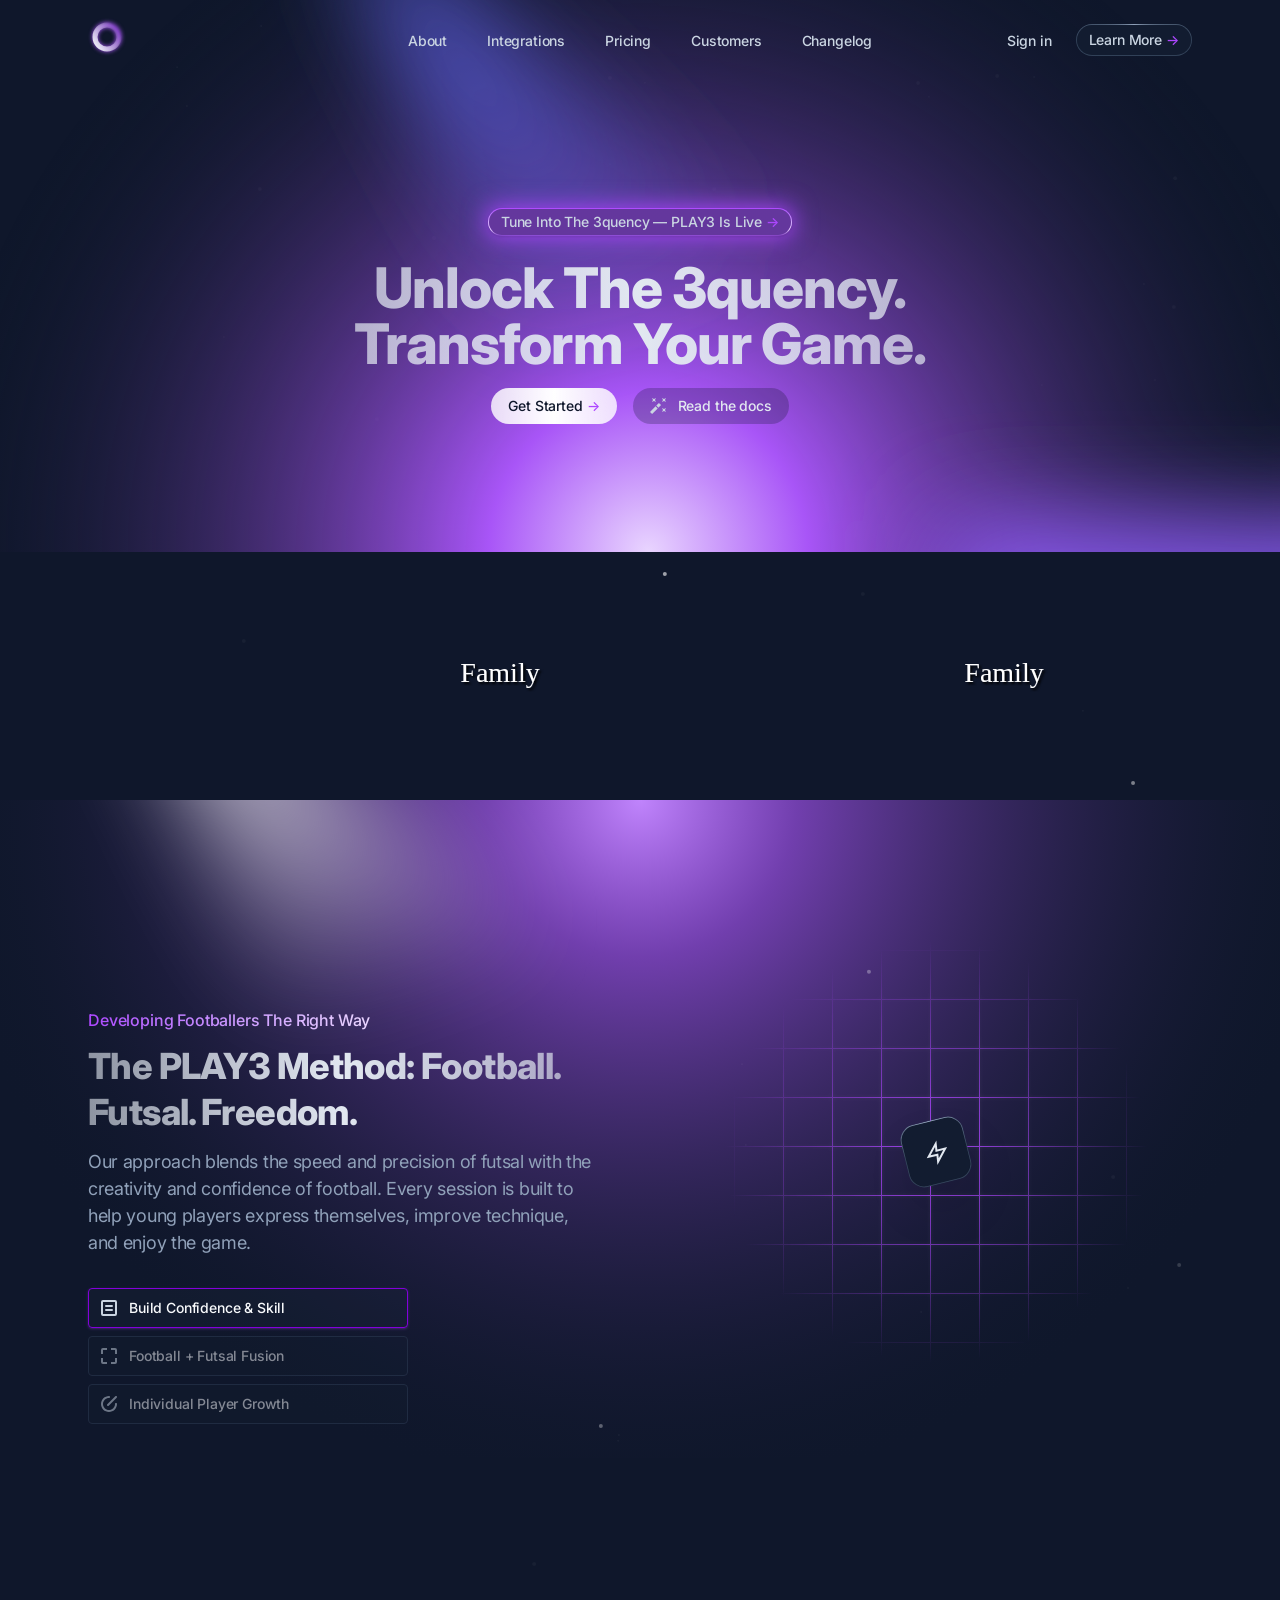
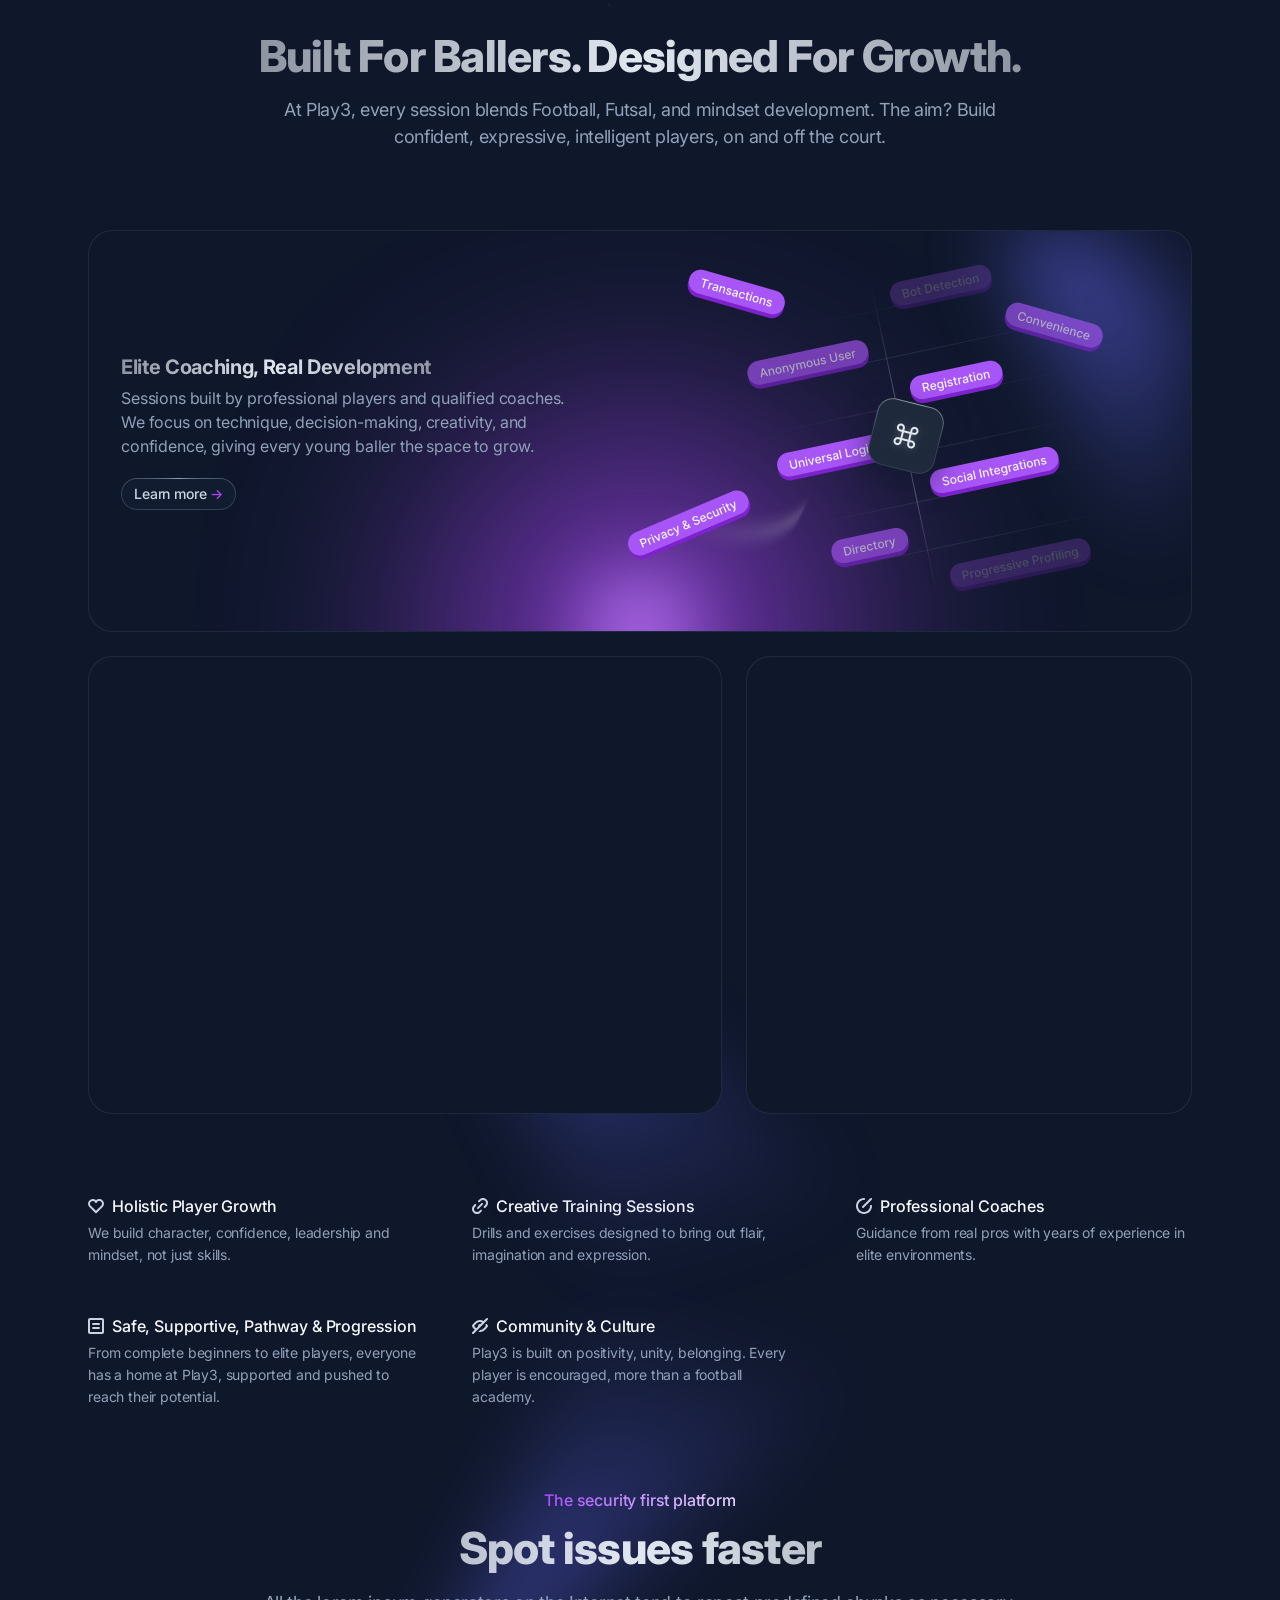
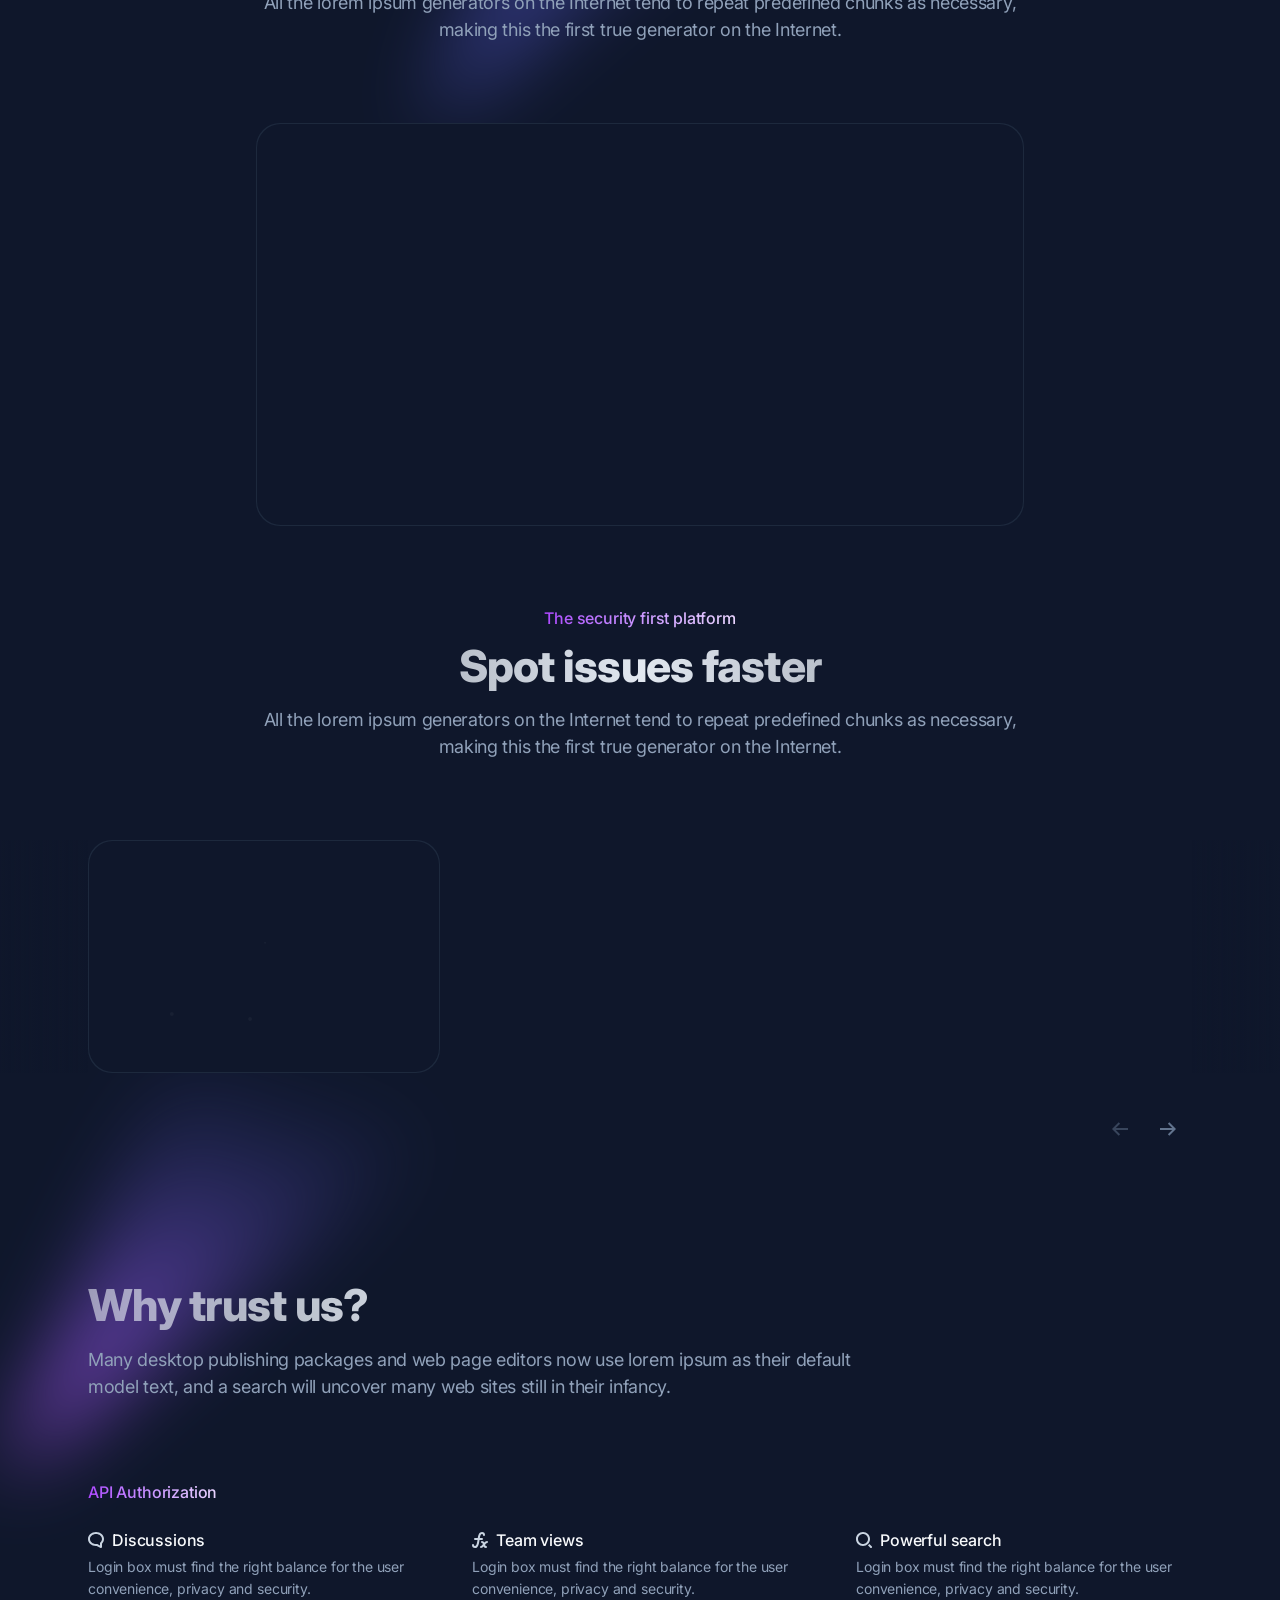
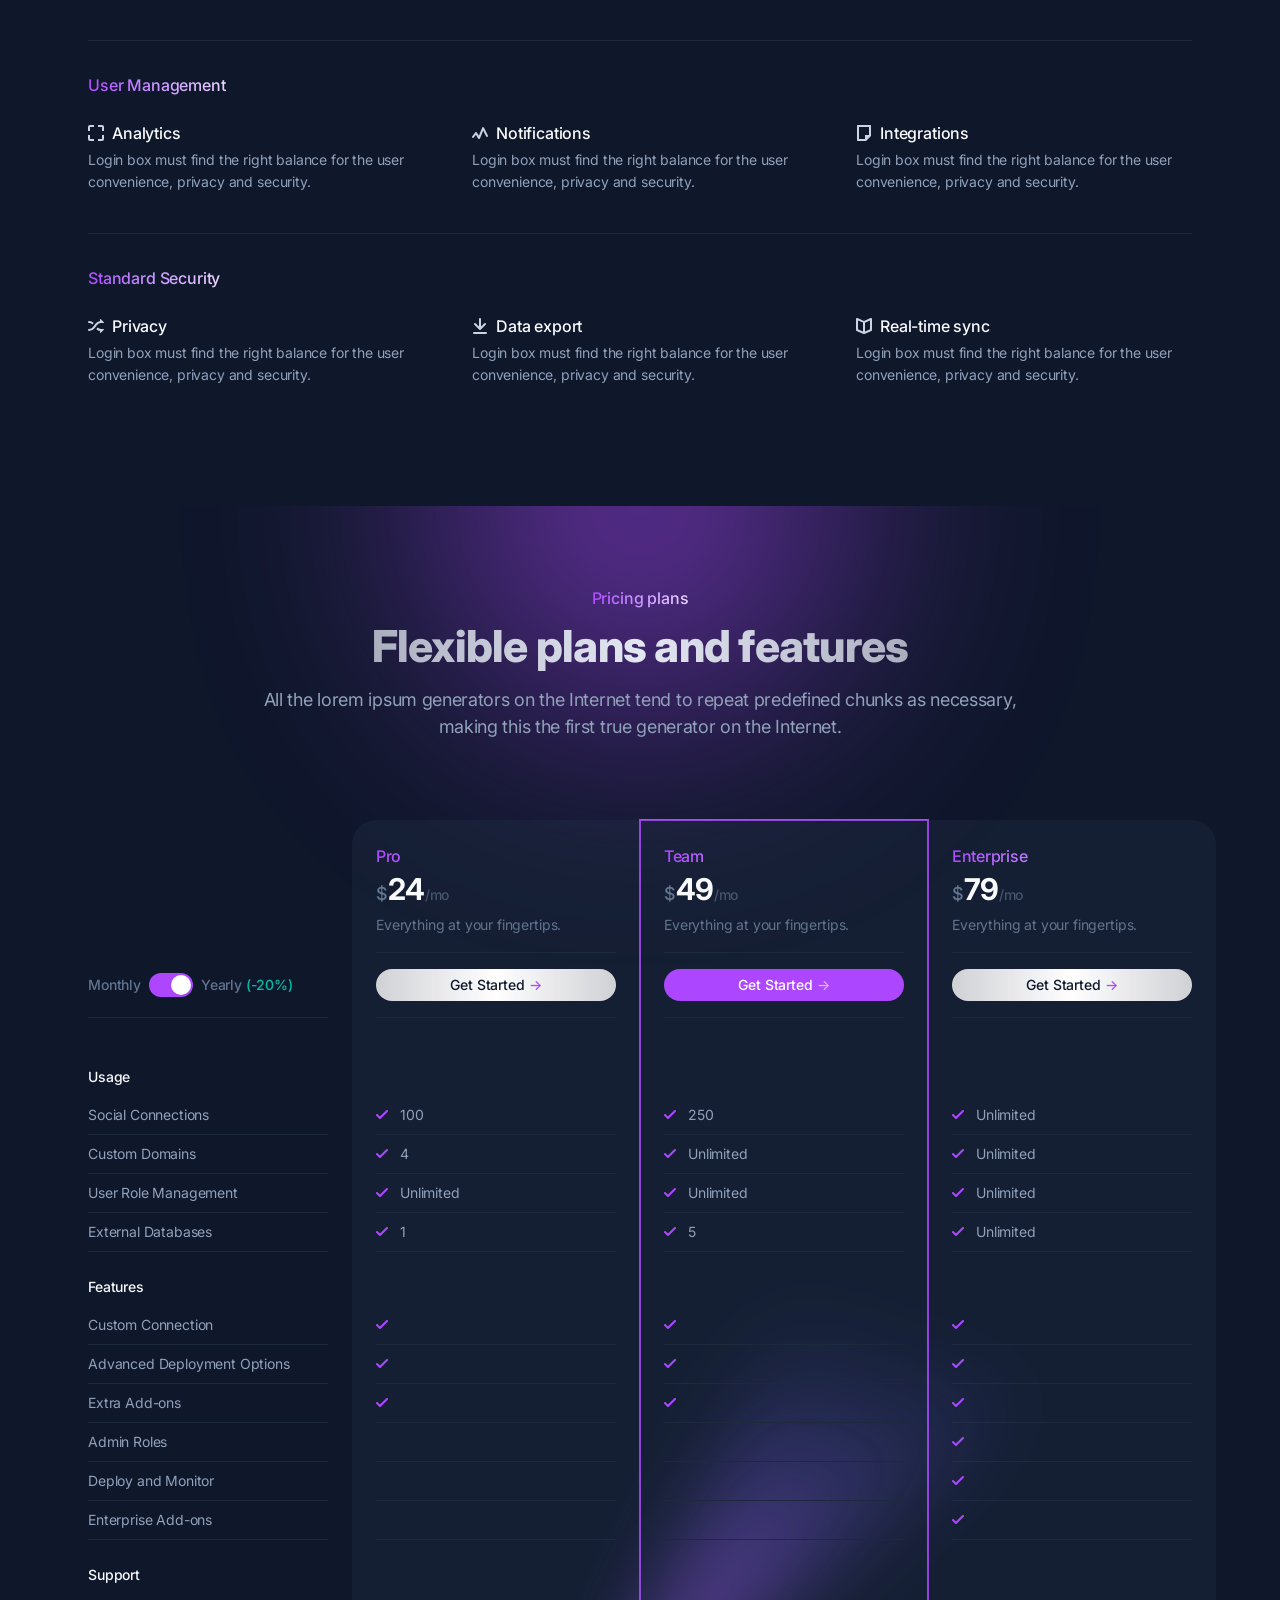
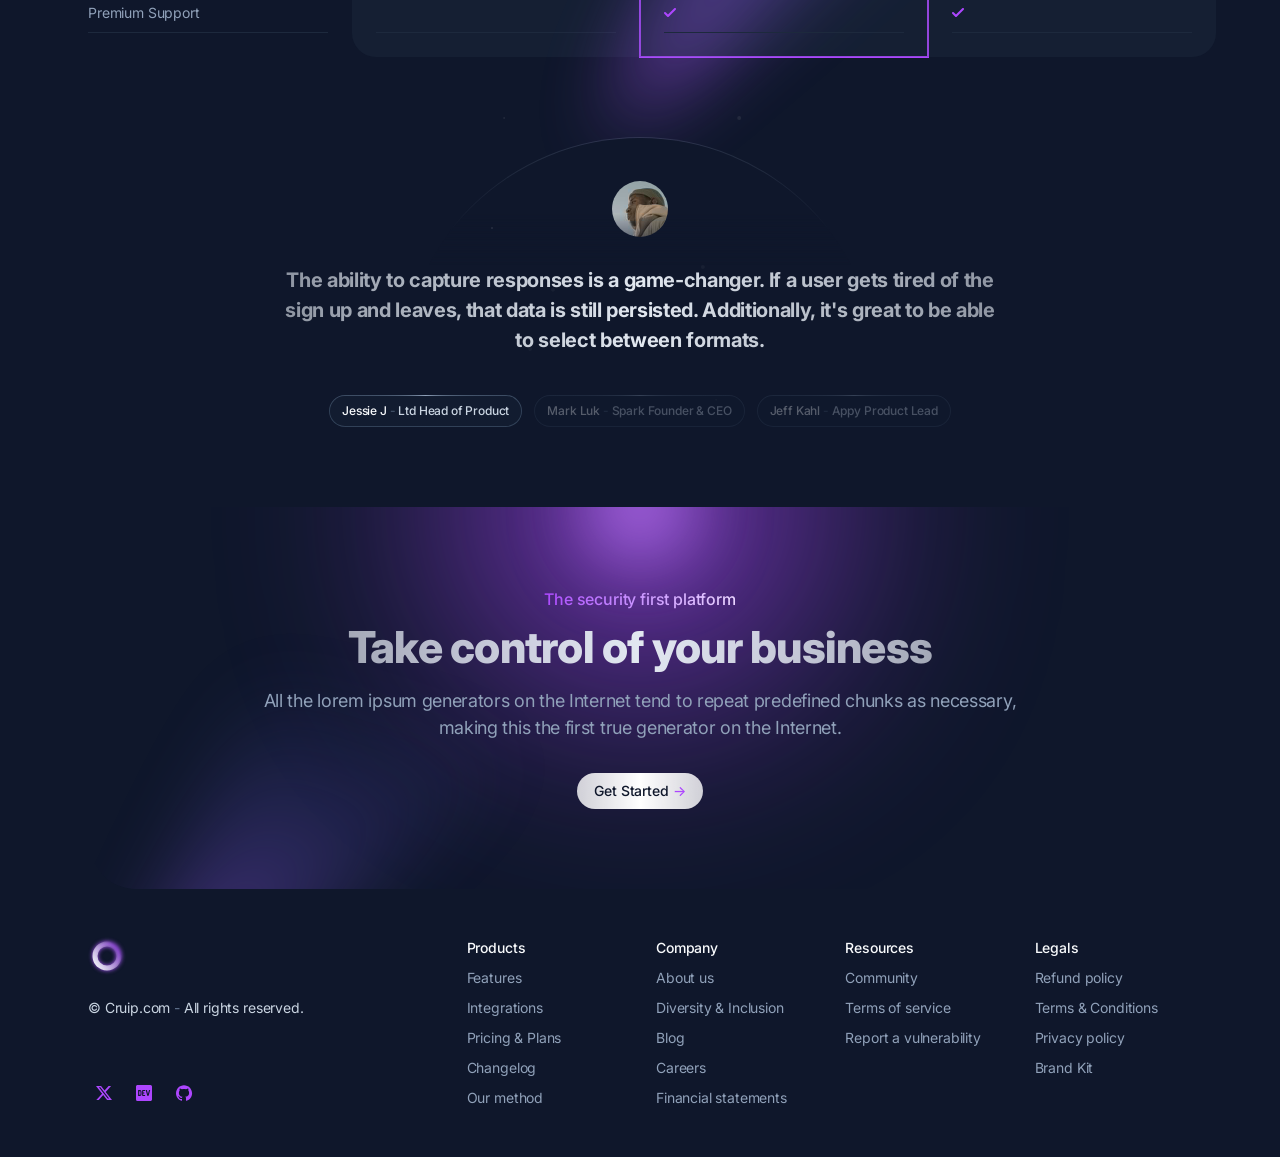
==== commit 0fd5523c: "description change" ====
--- a/stellar-html/index.html
+++ b/stellar-html/index.html
@@ -139,8 +139,6 @@
                                 </div>
                             </div>
                             <h1 class="h1 bg-clip-text text-transparent bg-linear-to-r from-slate-200/60 via-slate-200 to-slate-200/60 pb-4" data-aos="fade-down">Unlock The 3quency. Transform Your Game.</h1>
-                            <p class="text-lg text-slate-300 mb-8" data-aos="fade-down" data-aos-delay="200">PLAY3 blends Football and Futsal to unlock confidence, skill, and creativity in every young baller.
-A positive environment. To Evolve. To Enjoy. Modern coaching. Real development.</p>
                             <div class="max-w-xs mx-auto sm:max-w-none sm:inline-flex sm:justify-center space-y-4 sm:space-y-0 sm:space-x-4" data-aos="fade-down" data-aos-delay="400">
                                 <div>
                                     <a class="btn text-slate-900 bg-linear-to-r from-white/80 via-white to-white/80 hover:bg-white w-full transition duration-150 ease-in-out group" href="#0">
@@ -179,17 +177,14 @@
 
                             <div class="inline-flex w-full flex-nowrap overflow-hidden [mask-image:_linear-gradient(to_right,transparent_0,_black_128px,_black_calc(100%-128px),transparent_100%)]">
                                 <ul class="flex animate-infinite-scroll items-center justify-center md:justify-start [&_img]:max-w-none [&_li]:mx-8">
+                                      <li>
+                                        <img src="./images/love.svg" alt="Love">
+                                    </li>
                                     <li>
                                         <img src="./images/pvo.svg" alt="PVO">
                                     </li>
                                     <li>
                                         <img src="./images/3quency.svg" alt="3quency">
-                                    </li>
-                                    <li>
-                                        <img src="./images/528.svg" alt="528">
-                                    </li>
-                                    <li>
-                                        <img src="./images/432.svg" alt="432">
                                     </li>
                                     <li>
                                         <img src="./images/present.svg" alt="Present">
@@ -198,24 +193,18 @@
                                         <img src="./images/noego.svg" alt="No Ego">
                                     </li>
                                     <li>
-                                        <img src="./images/together.svg" alt="Together">
-                                    </li>
-                                    <li>
                                        <img src="./images/family.svg" alt="Family">
                                     </li>
                                 </ul>
                                 <ul class="flex animate-infinite-scroll items-center justify-center md:justify-start [&_img]:max-w-none [&_li]:mx-8" aria-hidden="true">
                                      <li>
+                                        <img src="./images/love.svg" alt="Love">
+                                    </li>
+                                    <li>
                                         <img src="./images/pvo.svg" alt="PVO">
                                     </li>
                                     <li>
                                         <img src="./images/3quency.svg" alt="3quency">
-                                    </li>
-                                    <li>
-                                        <img src="./images/528.svg" alt="528">
-                                    </li>
-                                    <li>
-                                        <img src="./images/432.svg" alt="432">
                                     </li>
                                     <li>
                                         <img src="./images/present.svg" alt="Present">
@@ -224,9 +213,6 @@
                                         <img src="./images/noego.svg" alt="No Ego">
                                     </li>
                                     <li>
-                                        <img src="./images/together.svg" alt="Together">
-                                    </li>
-                                    <li>
                                        <img src="./images/family.svg" alt="Family">
                                     </li>
                                 </ul>
@@ -237,6 +223,7 @@
                 </div>
             </section>
 
+          
             <!-- Features -->
             <section>
                 <div class="relative max-w-6xl mx-auto px-4 sm:px-6">
@@ -259,10 +246,11 @@
                                 <div class="md:w-7/12 lg:w-1/2 order-1 md:order-none max-md:text-center" data-aos="fade-down">
                                     <!-- Content #1 -->
                                     <div>
-                                        <div class="inline-flex font-medium bg-clip-text text-transparent bg-linear-to-r from-purple-500 to-purple-200 pb-3">The security first platform</div>
-                                    </div>
-                                    <h3 class="h3 bg-clip-text text-transparent bg-linear-to-r from-slate-200/60 via-slate-200 to-slate-200/60 pb-3">Simplify your security with authentication services</h3>
-                                    <p class="text-lg text-slate-400 mb-8">Define access roles for the end-users, and extend your authorization capabilities to implement dynamic access control.</p>
+                                        <div class="inline-flex font-medium bg-clip-text text-transparent bg-linear-to-r from-purple-500 to-purple-200 pb-3">Developing Footballers The Right Way</div>
+                                    </div>
+                                    <h3 class="h3 bg-clip-text text-transparent bg-linear-to-r from-slate-200/60 via-slate-200 to-slate-200/60 pb-3">The PLAY3 Method: Football. Futsal. Freedom.</h3>
+                                    <p class="text-lg text-slate-400 mb-8">  Our approach blends the speed and precision of futsal with the creativity and confidence of football. 
+                            Every session is built to help young players express themselves, improve technique, and enjoy the game.</p>
                                     <div class="mt-8 max-w-xs max-md:mx-auto space-y-2">
                                         <button
                                             class="flex items-center text-sm font-medium text-slate-50 rounded-sm border bg-slate-800/25 w-full px-3 py-2 transition duration-150 ease-in-out hover:opacity-100"
@@ -272,7 +260,7 @@
                                             <svg class="shrink-0 fill-slate-300 mr-3" xmlns="http://www.w3.org/2000/svg" width="16" height="16">
                                                 <path d="M14 0a2 2 0 0 1 2 2v12a2 2 0 0 1-2 2H2a2 2 0 0 1-2-2V2a2 2 0 0 1 2-2h12Zm0 14V2H2v12h12Zm-3-7H5a1 1 0 1 1 0-2h6a1 1 0 0 1 0 2Zm0 4H5a1 1 0 0 1 0-2h6a1 1 0 0 1 0 2Z" />
                                             </svg>
-                                            <span>Simplify your security</span>
+                                            <span>Build Confidence & Skill</span>
                                         </button>
                                         <button
                                             class="flex items-center text-sm font-medium text-slate-50 rounded-sm border bg-slate-800/25 w-full px-3 py-2 transition duration-150 ease-in-out hover:opacity-100"
@@ -282,7 +270,7 @@
                                             <svg class="shrink-0 fill-slate-300 mr-3" xmlns="http://www.w3.org/2000/svg" width="16" height="16">
                                                 <path d="M2 6H0V2a2 2 0 0 1 2-2h4v2H2v4ZM16 6h-2V2h-4V0h4a2 2 0 0 1 2 2v4ZM14 16h-4v-2h4v-4h2v4a2 2 0 0 1-2 2ZM6 16H2a2 2 0 0 1-2-2v-4h2v4h4v2Z" />
                                             </svg>
-                                            <span>Customer identity</span>
+                                            <span>Football + Futsal Fusion</span>
                                         </button>
                                         <button
                                             class="flex items-center text-sm font-medium text-slate-50 rounded-sm border bg-slate-800/25 w-full px-3 py-2 transition duration-150 ease-in-out hover:opacity-100"
@@ -292,7 +280,7 @@
                                             <svg class="shrink-0 fill-slate-300 mr-3" xmlns="http://www.w3.org/2000/svg" width="16" height="16">
                                                 <path d="M14.3.3c.4-.4 1-.4 1.4 0 .4.4.4 1 0 1.4l-8 8c-.2.2-.4.3-.7.3-.3 0-.5-.1-.7-.3-.4-.4-.4-1 0-1.4l8-8ZM15 7c.6 0 1 .4 1 1 0 4.4-3.6 8-8 8s-8-3.6-8-8 3.6-8 8-8c.6 0 1 .4 1 1s-.4 1-1 1C4.7 2 2 4.7 2 8s2.7 6 6 6 6-2.7 6-6c0-.6.4-1 1-1Z" />
                                             </svg>
-                                            <span>Adaptable authentication</span>
+                                            <span>Individual Player Growth</span>
                                         </button>                                        
                                     </div>
                                 </div>
@@ -391,6 +379,7 @@
                 </div>
             </section>
 
+
             <!-- Features #2 -->
             <section class="relative">
 
@@ -406,10 +395,10 @@
 
                         <!-- Section header -->
                         <div class="max-w-3xl mx-auto text-center pb-12 md:pb-20">
-                            <h2 class="h2 bg-clip-text text-transparent bg-linear-to-r from-slate-200/60 via-slate-200 to-slate-200/60 pb-4">Faster. Smarter.</h2>
-                            <p class="text-lg text-slate-400">There are many variations available, but the majority have suffered alteration in some form, by injected humour, or randomised words which don't look even slightly believable.</p>
-                        </div>
-
+                            <h2 class="h2 bg-clip-text text-transparent bg-linear-to-r from-slate-200/60 via-slate-200 to-slate-200/60 pb-4">Built For Ballers. Designed For Growth.</h2>
+                            <p class="text-lg text-slate-400">At Play3, every session blends Football, Futsal, and mindset development.
+The aim? Build confident, expressive, intelligent players, on and off the court.</p>
+                        </div>
                         <!-- Highlighted boxes -->
                         <div class="relative pb-12 md:pb-20">
                             <!-- Blurred shape -->
@@ -454,8 +443,9 @@
                                                 <div class="md:max-w-[480px] shrink-0 order-1 md:order-none p-6 pt-0 md:p-8 md:pr-0">
                                                     <div class="mb-5">
                                                         <div>
-                                                            <h3 class="inline-flex text-xl font-bold bg-clip-text text-transparent bg-linear-to-r from-slate-200/60 via-slate-200 to-slate-200/60 pb-1">Optimized for security</h3>
-                                                            <p class="text-slate-400">Optimize for user experience and privacy. Use social login integrations, lower user friction, incorporate rich user profiling, and facilitate more transactions.</p>
+                                                            <h3 class="inline-flex text-xl font-bold bg-clip-text text-transparent bg-linear-to-r from-slate-200/60 via-slate-200 to-slate-200/60 pb-1">Elite Coaching, Real Development</h3>
+                                                            <p class="text-slate-400">Sessions built by professional players and qualified coaches.
+We focus on technique, decision-making, creativity, and confidence, giving every young baller the space to grow.</p>
                                                         </div>
                                                     </div>
                                                     <div>
@@ -486,8 +476,9 @@
                                                 <!-- Text -->
                                                 <div class="md:max-w-[480px] shrink-0 order-1 md:order-none p-6 pt-0 md:p-8">
                                                     <div>
-                                                        <h3 class="inline-flex text-xl font-bold bg-clip-text text-transparent bg-linear-to-r from-slate-200/60 via-slate-200 to-slate-200/60 pb-1">Extensibility</h3>
-                                                        <p class="text-slate-400">Your login box must find the right balance between user convenience, privacy and security.</p>
+                                                        <h3 class="inline-flex text-xl font-bold bg-clip-text text-transparent bg-linear-to-r from-slate-200/60 via-slate-200 to-slate-200/60 pb-1">A Training Environment That Inspires</h3>
+                                                        <p class="text-slate-400">Our sessions are full of positive energy, lots of fun, and challenging.
+Players learn to express themselves, communicate, and compete with positive energy, the Play3 way.</p>
                                                     </div>
                                                 </div>
                                                 <!-- Image -->
@@ -510,8 +501,10 @@
                                                 <!-- Text -->
                                                 <div class="md:max-w-[480px] shrink-0 order-1 md:order-none p-6 pt-0 md:p-8">
                                                     <div>
-                                                        <h3 class="inline-flex text-xl font-bold bg-clip-text text-transparent bg-linear-to-r from-slate-200/60 via-slate-200 to-slate-200/60 pb-1">Infinite options</h3>
-                                                        <p class="text-slate-400">Quickly apply filters to refine your issues lists and create custom views.</p>
+                                                        <h3 class="inline-flex text-xl font-bold bg-clip-text text-transparent bg-linear-to-r from-slate-200/60 via-slate-200 to-slate-200/60 pb-1">Futsal x Football = The Play3 Advantage</h3>
+                                                        <p class="text-slate-400">Futsal sharpens reactions, close control and creativity.
+Football builds physicality, positioning and game intelligence.
+Play3 blends both for unmatched development.</p>
                                                     </div>
                                                 </div>
                                                 <!-- Image -->
@@ -533,9 +526,9 @@
                                     <svg class="shrink-0 fill-slate-300" xmlns="http://www.w3.org/2000/svg" width="16" height="16">
                                         <path d="M7.999 2.34a4.733 4.733 0 0 0-6.604 6.778l5.904 5.762a1 1 0 0 0 1.4 0l5.915-5.77a4.733 4.733 0 0 0-6.615-6.77Zm5.208 5.348-5.208 5.079-5.2-5.07a2.734 2.734 0 0 1 3.867-3.864c.182.19.335.404.455.638a1.04 1.04 0 0 0 1.756 0 2.724 2.724 0 0 1 5.122 1.294 2.7 2.7 0 0 1-.792 1.923Z" />
                                     </svg>
-                                    <h4 class="font-medium text-slate-50">Filters</h4>
-                                </div>
-                                <p class="text-sm text-slate-400">Login box must find the right balance for the user convenience, privacy and security.</p>
+                                    <h4 class="font-medium text-slate-50">Holistic Player Growth</h4>
+                                </div>
+                                <p class="text-sm text-slate-400">We build character, confidence, leadership and mindset, not just skills.</p>
                             </div>
                             <!-- Feature -->
                             <div>
@@ -543,9 +536,9 @@
                                     <svg class="shrink-0 fill-slate-300" xmlns="http://www.w3.org/2000/svg" width="16" height="16">
                                         <path d="M11 0c1.3 0 2.6.5 3.5 1.5 1 .9 1.5 2.2 1.5 3.5 0 1.3-.5 2.6-1.4 3.5l-1.2 1.2c-.2.2-.5.3-.7.3-.2 0-.5-.1-.7-.3-.4-.4-.4-1 0-1.4l1.1-1.2c.6-.5.9-1.3.9-2.1s-.3-1.6-.9-2.2C12 1.7 10 1.7 8.9 2.8L7.7 4c-.4.4-1 .4-1.4 0-.4-.4-.4-1 0-1.4l1.2-1.1C8.4.5 9.7 0 11 0ZM8.3 12c.4-.4 1-.5 1.4-.1.4.4.4 1 0 1.4l-1.2 1.2C7.6 15.5 6.3 16 5 16c-1.3 0-2.6-.5-3.5-1.5C.5 13.6 0 12.3 0 11c0-1.3.5-2.6 1.5-3.5l1.1-1.2c.4-.4 1-.4 1.4 0 .4.4.4 1 0 1.4L2.9 8.9c-.6.5-.9 1.3-.9 2.1s.3 1.6.9 2.2c1.1 1.1 3.1 1.1 4.2 0L8.3 12Zm1.1-6.8c.4-.4 1-.4 1.4 0 .4.4.4 1 0 1.4l-4.2 4.2c-.2.2-.5.3-.7.3-.2 0-.5-.1-.7-.3-.4-.4-.4-1 0-1.4l4.2-4.2Z" />
                                     </svg>
-                                    <h4 class="font-medium text-slate-50">Configurable</h4>
-                                </div>
-                                <p class="text-sm text-slate-400">Login box must find the right balance for the user convenience, privacy and security.</p>
+                                    <h4 class="font-medium text-slate-50">Creative Training Sessions</h4>
+                                </div>
+                                <p class="text-sm text-slate-400">Drills and exercises designed to bring out flair, imagination and expression.</p>
                             </div>
                             <!-- Feature -->
                             <div>
@@ -553,9 +546,9 @@
                                     <svg class="shrink-0 fill-slate-300" xmlns="http://www.w3.org/2000/svg" width="16" height="16">
                                         <path d="M14.3.3c.4-.4 1-.4 1.4 0 .4.4.4 1 0 1.4l-8 8c-.2.2-.4.3-.7.3-.3 0-.5-.1-.7-.3-.4-.4-.4-1 0-1.4l8-8ZM15 7c.6 0 1 .4 1 1 0 4.4-3.6 8-8 8s-8-3.6-8-8 3.6-8 8-8c.6 0 1 .4 1 1s-.4 1-1 1C4.7 2 2 4.7 2 8s2.7 6 6 6 6-2.7 6-6c0-.6.4-1 1-1Z" />
                                     </svg>
-                                    <h4 class="font-medium text-slate-50">Authorization</h4>
-                                </div>
-                                <p class="text-sm text-slate-400">Login box must find the right balance for the user convenience, privacy and security.</p>
+                                    <h4 class="font-medium text-slate-50">Professional Coaches</h4>
+                                </div>
+                                <p class="text-sm text-slate-400">Guidance from real pros with years of experience in elite environments.</p>
                             </div>
                             <!-- Feature -->
                             <div>
@@ -563,9 +556,9 @@
                                     <svg class="shrink-0 fill-slate-300" xmlns="http://www.w3.org/2000/svg" width="16" height="16">
                                         <path d="M14 0a2 2 0 0 1 2 2v12a2 2 0 0 1-2 2H2a2 2 0 0 1-2-2V2a2 2 0 0 1 2-2h12Zm0 14V2H2v12h12Zm-3-7H5a1 1 0 1 1 0-2h6a1 1 0 0 1 0 2Zm0 4H5a1 1 0 0 1 0-2h6a1 1 0 0 1 0 2Z" />
                                     </svg>
-                                    <h4 class="font-medium text-slate-50">Management</h4>
-                                </div>
-                                <p class="text-sm text-slate-400">Login box must find the right balance for the user convenience, privacy and security.</p>
+                                    <h4 class="font-medium text-slate-50">Safe, Supportive, Pathway & Progression</h4>
+                                </div>
+                                <p class="text-sm text-slate-400">From complete beginners to elite players, everyone has a home at Play3, supported and pushed to reach their potential.</p>
                             </div>
                             <!-- Feature -->
                             <div>
@@ -573,12 +566,11 @@
                                     <svg class="shrink-0 fill-slate-300" xmlns="http://www.w3.org/2000/svg" width="16" height="16">
                                         <path d="M14.574 5.67a13.292 13.292 0 0 1 1.298 1.842 1 1 0 0 1 0 .98C15.743 8.716 12.706 14 8 14a6.391 6.391 0 0 1-1.557-.2l1.815-1.815C10.97 11.82 13.06 9.13 13.82 8c-.163-.243-.39-.56-.669-.907l1.424-1.424ZM.294 15.706a.999.999 0 0 1-.002-1.413l2.53-2.529C1.171 10.291.197 8.615.127 8.49a.998.998 0 0 1-.002-.975C.251 7.29 3.246 2 8 2c1.331 0 2.515.431 3.548 1.038L14.293.293a.999.999 0 1 1 1.414 1.414l-14 14a.997.997 0 0 1-1.414 0ZM2.18 8a12.603 12.603 0 0 0 2.06 2.347l1.833-1.834A1.925 1.925 0 0 1 6 8a2 2 0 0 1 2-2c.178 0 .348.03.512.074l1.566-1.566C9.438 4.201 8.742 4 8 4 5.146 4 2.958 6.835 2.181 8Z" />
                                     </svg>
-                                    <h4 class="font-medium text-slate-50">Building</h4>
-                                </div>
-                                <p class="text-sm text-slate-400">Login box must find the right balance for the user convenience, privacy and security.</p>
-                            </div>
-                        </div>
-
+                                    <h4 class="font-medium text-slate-50">Community & Culture</h4>
+                                </div>
+                                <p class="text-sm text-slate-400">Play3 is built on positivity, unity, belonging. Every player is encouraged, more than a football academy.</p>
+                            </div>
+                        </div>
                     </div>
                 </div>
             </section>
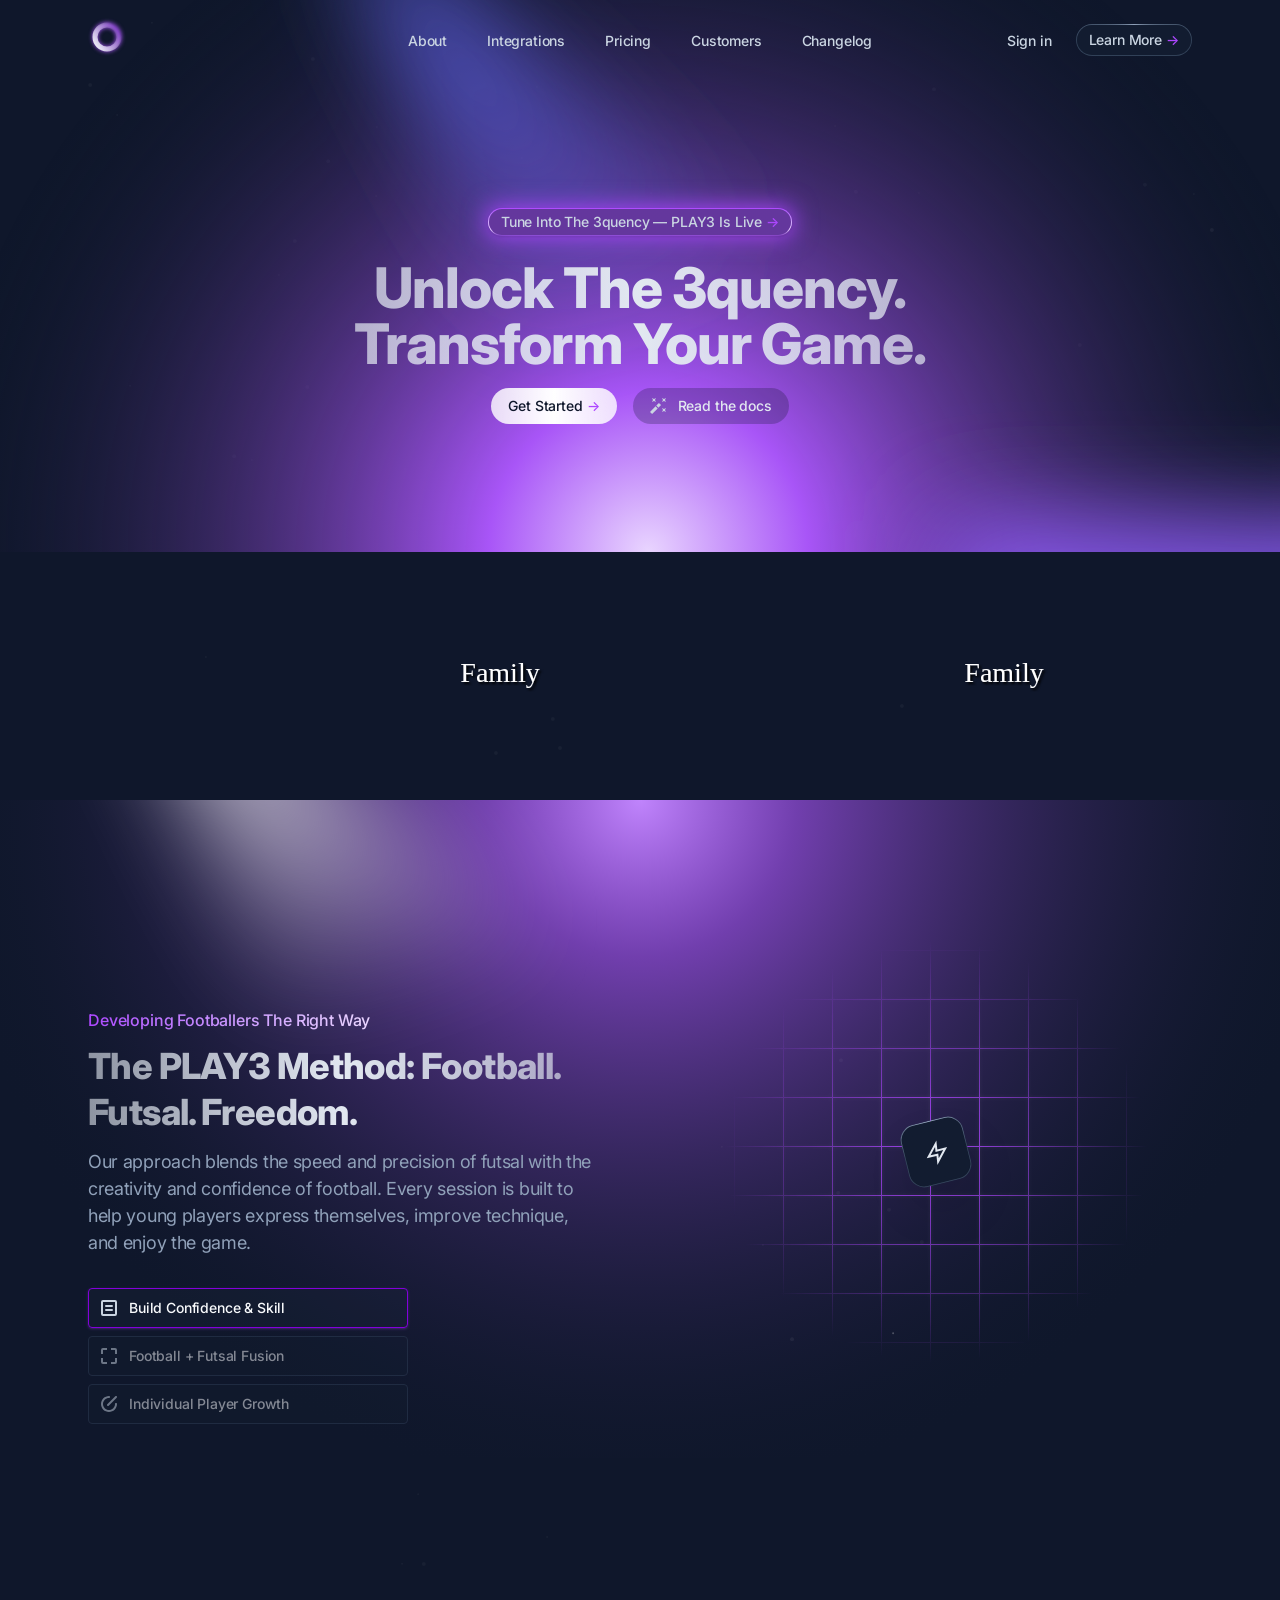
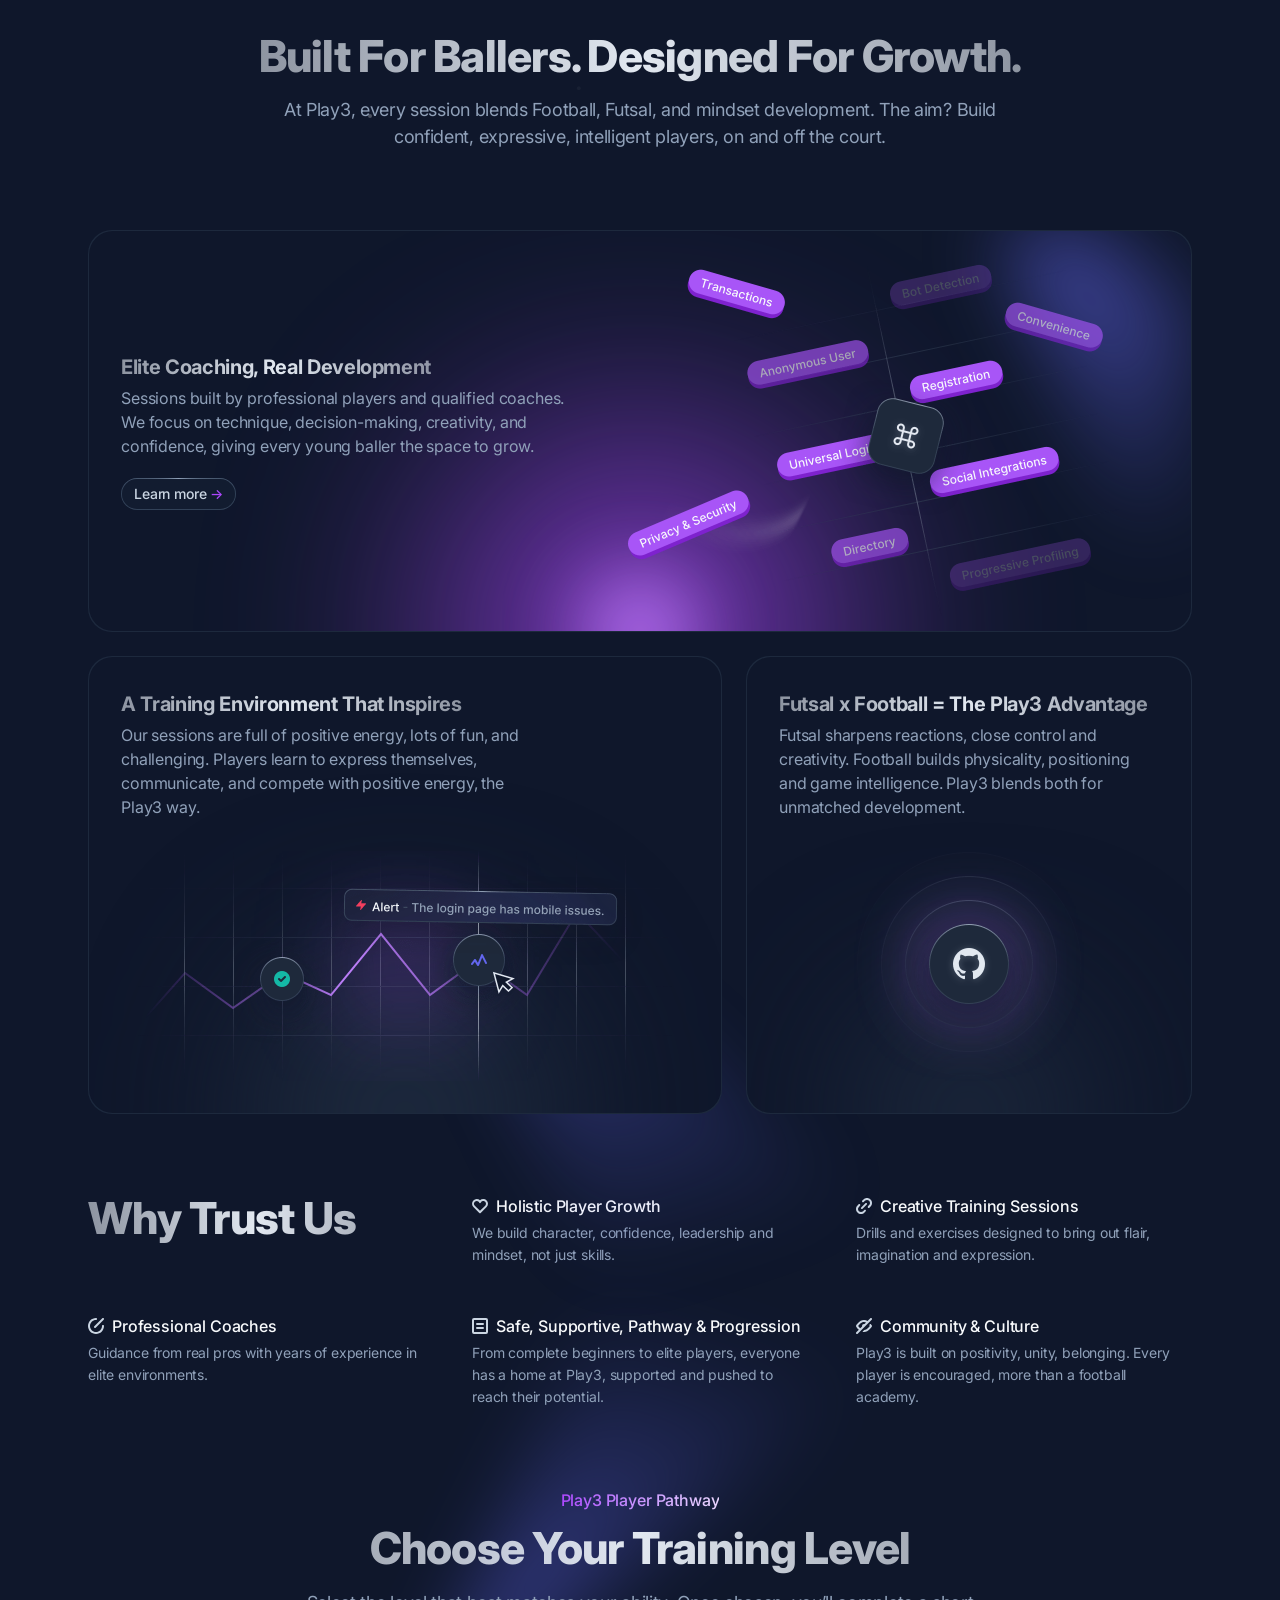
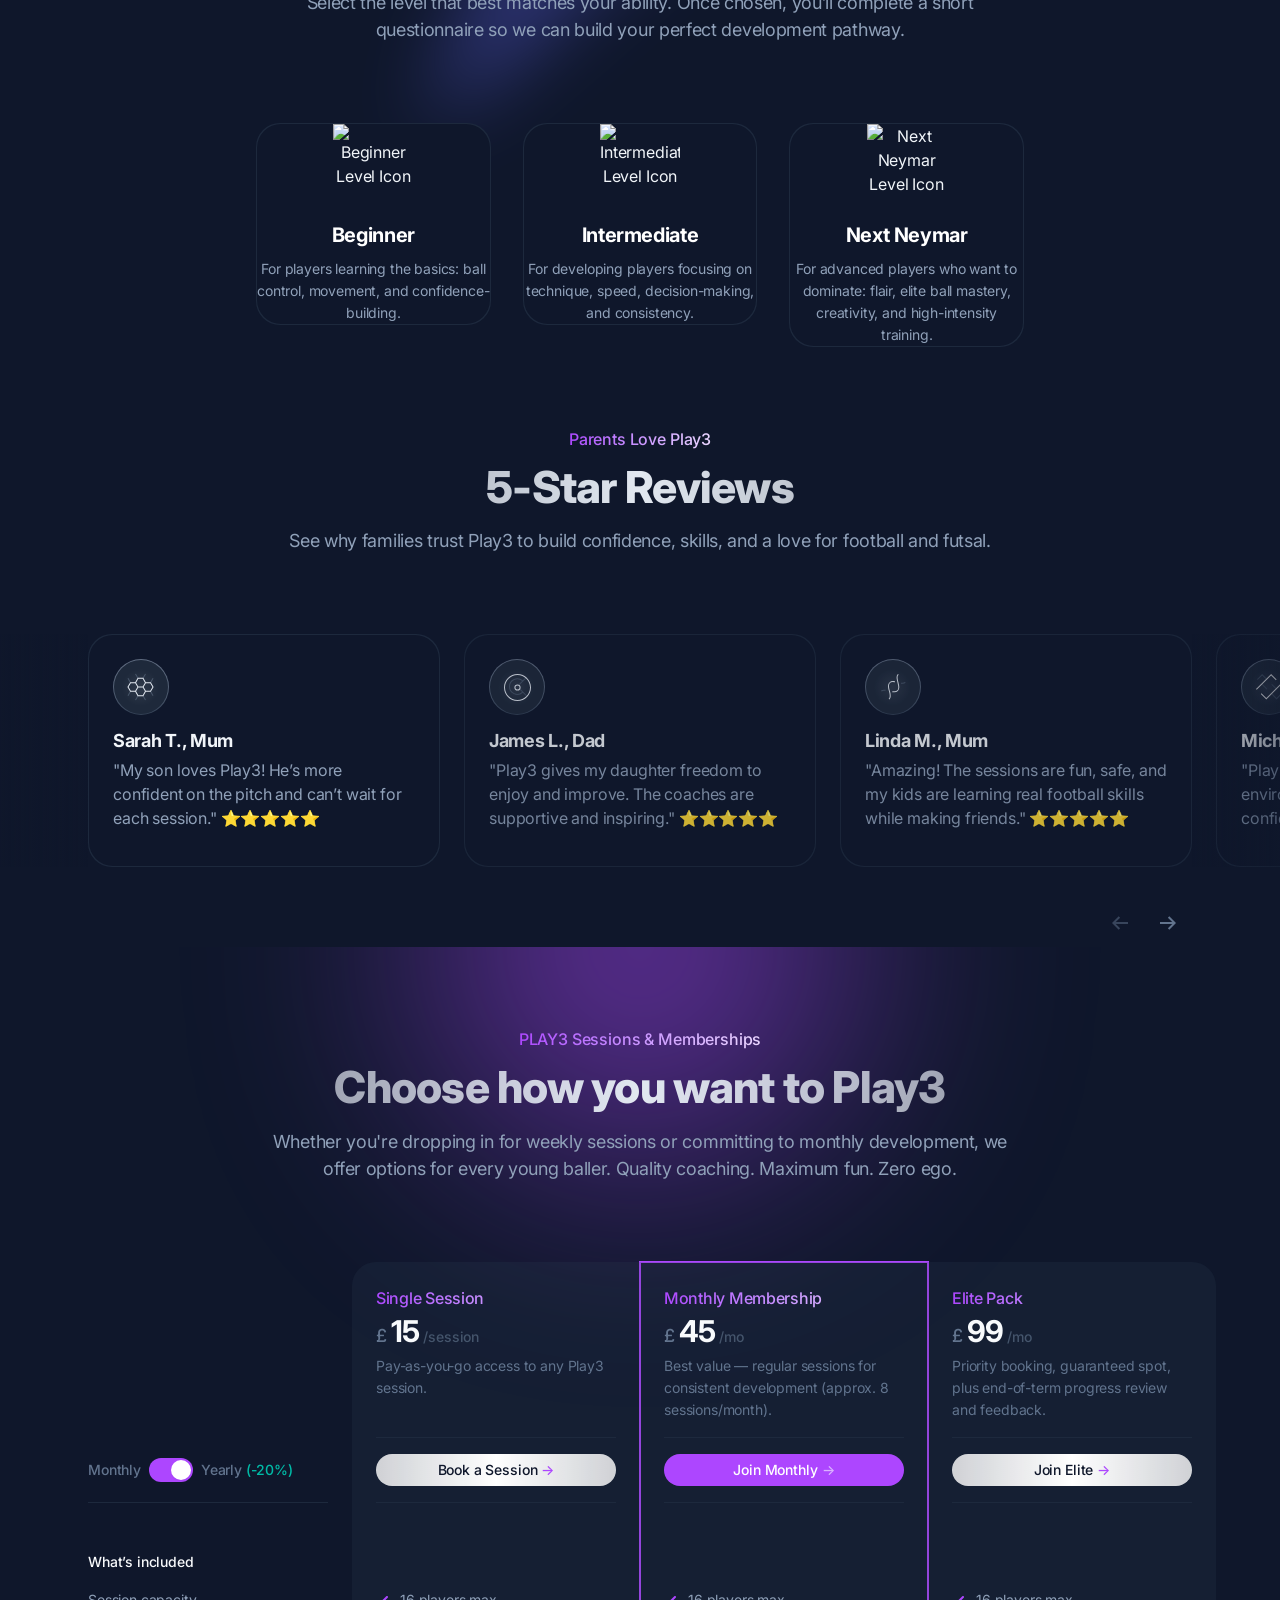
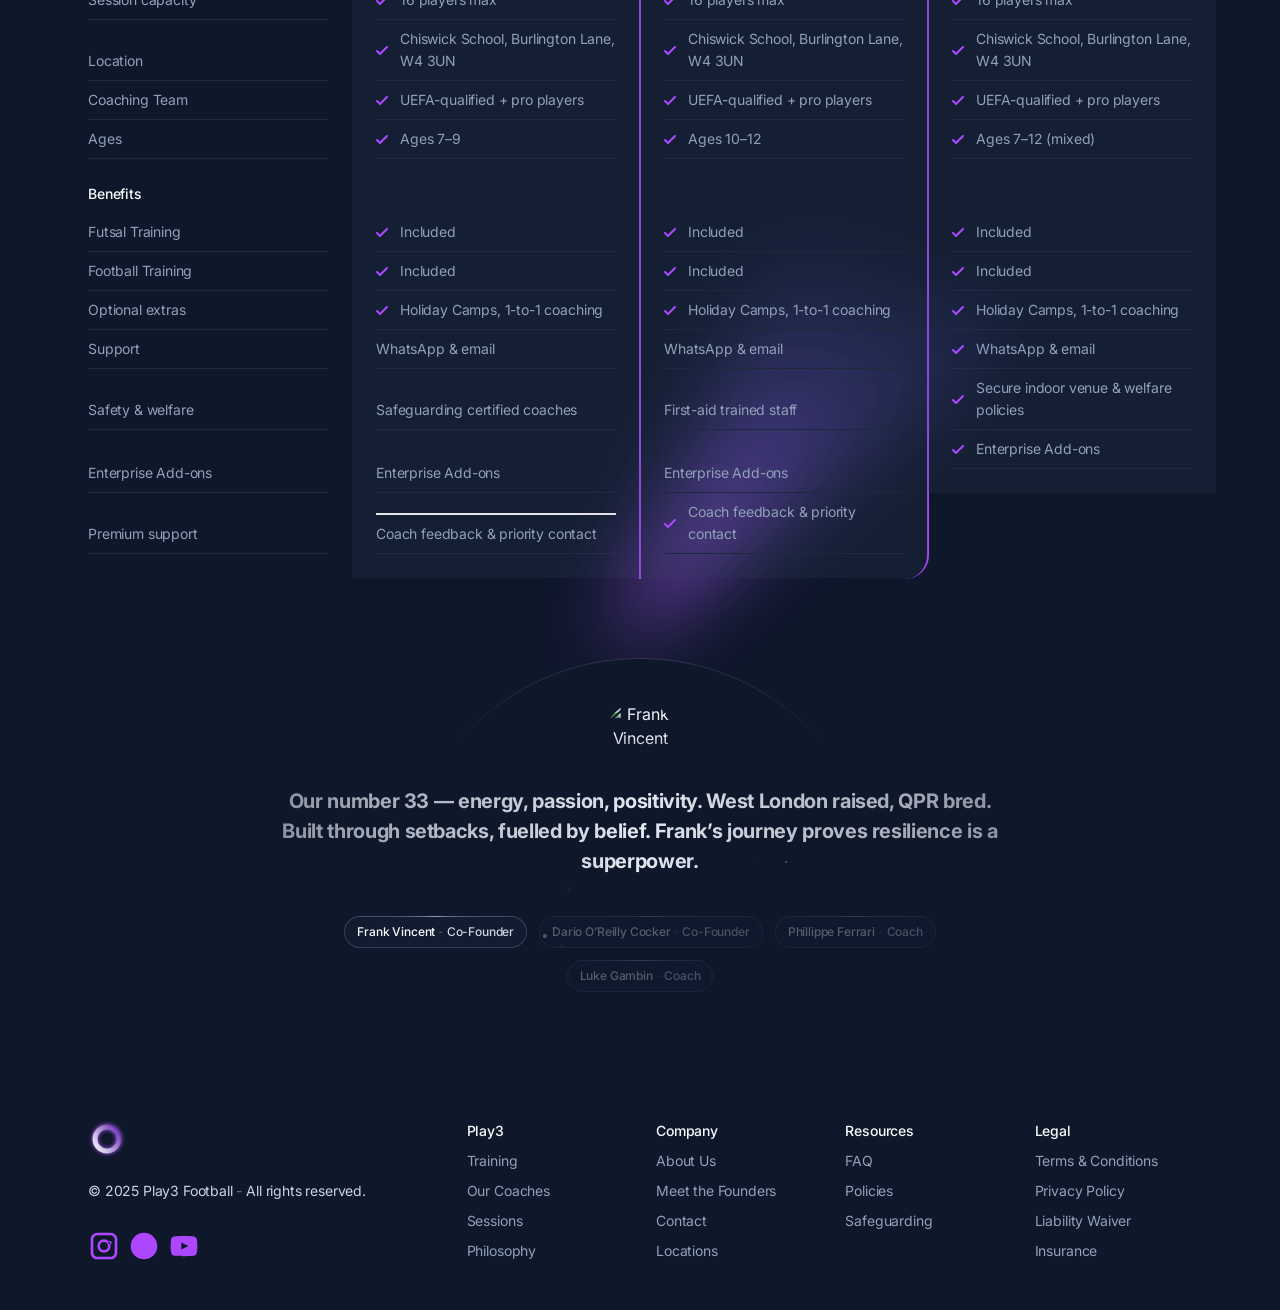
==== commit 906ed84d: "descriptions replaced" ====
--- a/stellar-html/index.html
+++ b/stellar-html/index.html
@@ -520,6 +520,9 @@
 
                         <!-- Features list -->
                         <div class="grid md:grid-cols-3 gap-8 md:gap-12">
+                             <h2 class="h2 bg-clip-text text-transparent bg-linear-to-r from-slate-200/60 via-slate-200 to-slate-200/60 pb-4">
+                    Why Trust Us
+                </h2>
                             <!-- Feature -->
                             <div>
                                 <div class="flex items-center space-x-2 mb-1">
@@ -575,355 +578,184 @@
                 </div>
             </section>
 
-            <!-- Features #3 -->
-            <section class="relative">
-
-                <!-- Blurred shape -->
-                <div class="absolute top-0 -translate-y-1/4 left-1/2 -translate-x-1/2 blur-2xl opacity-50 pointer-events-none -z-10" aria-hidden="true">
-                    <svg xmlns="http://www.w3.org/2000/svg" width="434" height="427">
-                        <defs>
-                            <linearGradient id="bs3-a" x1="19.609%" x2="50%" y1="14.544%" y2="100%">
-                                <stop offset="0%" stop-color="#6366F1" />
-                                <stop offset="100%" stop-color="#6366F1" stop-opacity="0" />
-                            </linearGradient>
-                        </defs>
-                        <path fill="url(#bs3-a)" fill-rule="evenodd" d="m410 0 461 369-284 58z" transform="matrix(1 0 0 -1 -410 427)" />
+           <!-- Play3 Training Levels -->
+<section class="relative">
+
+    <!-- Blurred shape -->
+    <div class="absolute top-0 -translate-y-1/4 left-1/2 -translate-x-1/2 blur-2xl opacity-50 pointer-events-none -z-10" aria-hidden="true">
+        <svg xmlns="http://www.w3.org/2000/svg" width="434" height="427">
+            <defs>
+                <linearGradient id="bs3-a" x1="19.609%" x2="50%" y1="14.544%" y2="100%">
+                    <stop offset="0%" stop-color="#6366F1" />
+                    <stop offset="100%" stop-color="#6366F1" stop-opacity="0" />
+                </linearGradient>
+            </defs>
+            <path fill="url(#bs3-a)" fill-rule="evenodd" d="m410 0 461 369-284 58z" transform="matrix(1 0 0 -1 -410 427)" />
+        </svg>
+    </div>
+
+    <div class="max-w-6xl mx-auto px-4 sm:px-6">
+        <div class="pt-12 md:pt-20">
+
+            <!-- Section header -->
+            <div class="max-w-3xl mx-auto text-center pb-12 md:pb-20">
+                <div>
+                    <div class="inline-flex font-medium bg-clip-text text-transparent bg-linear-to-r from-purple-500 to-purple-200 pb-3">
+                        Play3 Player Pathway
+                    </div>
+                </div>
+                <h2 class="h2 bg-clip-text text-transparent bg-linear-to-r from-slate-200/60 via-slate-200 to-slate-200/60 pb-4">
+                    Choose Your Training Level
+                </h2>
+                <p class="text-lg text-slate-400">
+                    Select the level that best matches your ability. Once chosen, you’ll complete a short questionnaire so we can build your perfect development pathway.
+                </p>
+            </div>
+
+            <!-- Level Cards -->
+            <div class="max-w-3xl mx-auto grid gap-8 md:grid-cols-3">
+
+                <!-- Beginner -->
+                <a href="questionnaire.html?level=beginner" class="group" data-highlighter>
+                    <div class="relative bg-slate-800 rounded-3xl p-px before:absolute before:w-96 before:h-96 before:-left-48 before:-top-48 before:bg-purple-500 before:rounded-full before:opacity-0 before:pointer-events-none before:transition-opacity before:duration-500 hover:before:opacity-20 before:z-30 before:blur-[100px] after:absolute after:inset-0 after:rounded-[inherit] after:opacity-0 after:transition-opacity after:duration-500 after:[background:radial-gradient(250px_circle_at_var(--mouse-x)_var(--mouse-y),var(--color-slate-400),transparent)] group-hover:after:opacity-100 after:z-10 overflow-hidden">
+                        <div class="relative h-full bg-slate-900 rounded-[inherit] z-20 p-8 text-center">
+                            <img src="./images/level-beginner.svg" class="mx-auto mb-4" width="80" height="80" alt="Beginner Level Icon">
+                            <h3 class="text-xl font-bold text-white mb-2">Beginner</h3>
+                            <p class="text-slate-400 text-sm">
+                                For players learning the basics: ball control, movement, and confidence-building.
+                            </p>
+                        </div>
+                    </div>
+                </a>
+
+                <!-- Intermediate -->
+                <a href="questionnaire.html?level=intermediate" class="group" data-highlighter>
+                    <div class="relative bg-slate-800 rounded-3xl p-px before:absolute before:w-96 before:h-96 before:-left-48 before:-top-48 before:bg-purple-500 before:rounded-full before:opacity-0 before:pointer-events-none before:transition-opacity before:duration-500 hover:before:opacity-20 before:z-30 before:blur-[100px] after:absolute after:inset-0 after:rounded-[inherit] after:opacity-0 after:transition-opacity after:duration-500 after:[background:radial-gradient(250px_circle_at_var(--mouse-x)_var(--mouse-y),var(--color-slate-400),transparent)] group-hover:after:opacity-100 after:z-10 overflow-hidden">
+                        <div class="relative h-full bg-slate-900 rounded-[inherit] z-20 p-8 text-center">
+                            <img src="./images/level-intermediate.svg" class="mx-auto mb-4" width="80" height="80" alt="Intermediate Level Icon">
+                            <h3 class="text-xl font-bold text-white mb-2">Intermediate</h3>
+                            <p class="text-slate-400 text-sm">
+                                For developing players focusing on technique, speed, decision-making, and consistency.
+                            </p>
+                        </div>
+                    </div>
+                </a>
+
+                <!-- Next Neymar -->
+                <a href="questionnaire.html?level=next-neymar" class="group" data-highlighter>
+                    <div class="relative bg-slate-800 rounded-3xl p-px before:absolute before:w-96 before:h-96 before:-left-48 before:-top-48 before:bg-purple-500 before:rounded-full before:opacity-0 before:pointer-events-none before:transition-opacity before:duration-500 hover:before:opacity-20 before:z-30 before:blur-[100px] after:absolute after:inset-0 after:rounded-[inherit] after:opacity-0 after:transition-opacity after:duration-500 after:[background:radial-gradient(250px_circle_at_var(--mouse-x)_var(--mouse-y),var(--color-slate-400),transparent)] group-hover:after:opacity-100 after:z-10 overflow-hidden">
+                        <div class="relative h-full bg-slate-900 rounded-[inherit] z-20 p-8 text-center">
+                            <img src="./images/level-neymar.svg" class="mx-auto mb-4" width="80" height="80" alt="Next Neymar Level Icon">
+                            <h3 class="text-xl font-bold text-white mb-2">Next Neymar</h3>
+                            <p class="text-slate-400 text-sm">
+                                For advanced players who want to dominate: flair, elite ball mastery, creativity, and high-intensity training.
+                            </p>
+                        </div>
+                    </div>
+                </a>
+
+            </div>
+
+        </div>
+    </div>
+</section>
+
+<section>    
+    <div class="max-w-6xl mx-auto px-4 sm:px-6">
+        <div class="pt-12 md:pt-20">
+
+            <!-- Section header -->
+            <div class="max-w-3xl mx-auto text-center pb-12 md:pb-20">
+                <div>
+                    <div class="inline-flex font-medium bg-clip-text text-transparent bg-linear-to-r from-purple-500 to-purple-200 pb-3">Parents Love Play3</div>
+                </div>
+                <h2 class="h2 bg-clip-text text-transparent bg-linear-to-r from-slate-200/60 via-slate-200 to-slate-200/60 pb-4">5-Star Reviews</h2>
+                <p class="text-lg text-slate-400">See why families trust Play3 to build confidence, skills, and a love for football and futsal.</p>
+            </div>
+
+            <!-- Carousel built with Swiper.js -->
+            <div class="relative before:absolute before:inset-0 before:-translate-x-full before:z-20 before:bg-linear-to-l before:from-transparent before:to-slate-900 before:to-20% after:absolute after:inset-0 after:translate-x-full after:z-20 after:bg-linear-to-r after:from-transparent after:to-slate-900 after:to-20%">
+                <div class="stellar-carousel swiper-container group">
+                    <div class="swiper-wrapper w-fit" data-highlighter>
+                        <!-- Carousel items -->
+                        <div class="swiper-slide h-auto relative bg-slate-800 rounded-3xl p-px before:absolute before:w-96 before:h-96 before:-left-48 before:-top-48 before:bg-purple-500 before:rounded-full before:opacity-0 before:pointer-events-none before:transition-opacity before:duration-500 before:translate-x-[var(--mouse-x)] before:translate-y-[var(--mouse-y)] hover:before:opacity-20 before:z-30 before:blur-[100px] after:absolute after:inset-0 after:rounded-[inherit] after:opacity-0 after:transition-opacity after:duration-500 after:[background:radial-gradient(250px_circle_at_var(--mouse-x)_var(--mouse-y),var(--color-slate-400),transparent)] group-hover:after:opacity-100 after:z-10 overflow-hidden group/slide">
+                            <div class="relative h-full bg-slate-900 rounded-[inherit] z-20 overflow-hidden">
+                                <div class="flex flex-col p-6 h-full">
+                                    <img class="mb-3" src="./images/carousel-icon-01.svg" width="56" height="56" alt="Icon 01">
+                                    <div class="grow">
+                                        <div class="font-bold text-lg mb-1">Sarah T., Mum</div>
+                                        <div class="text-slate-400 mb-3">"My son loves Play3! He’s more confident on the pitch and can’t wait for each session." ⭐⭐⭐⭐⭐</div>
+                                    </div>
+                                </div>
+                            </div>
+                        </div> 
+                        <div class="swiper-slide h-auto relative bg-slate-800 rounded-3xl p-px before:absolute before:w-96 before:h-96 before:-left-48 before:-top-48 before:bg-purple-500 before:rounded-full before:opacity-0 before:pointer-events-none before:transition-opacity before:duration-500 before:translate-x-[var(--mouse-x)] before:translate-y-[var(--mouse-y)] hover:before:opacity-20 before:z-30 before:blur-[100px] after:absolute after:inset-0 after:rounded-[inherit] after:opacity-0 after:transition-opacity after:duration-500 after:[background:radial-gradient(250px_circle_at_var(--mouse-x)_var(--mouse-y),var(--color-slate-400),transparent)] group-hover:after:opacity-100 after:z-10 overflow-hidden group/slide">
+                            <div class="relative h-full bg-slate-900 rounded-[inherit] z-20 overflow-hidden">
+                                <div class="flex flex-col p-6 h-full">
+                                    <img class="mb-3" src="./images/carousel-icon-02.svg" width="56" height="56" alt="Icon 02">
+                                    <div class="grow">
+                                        <div class="font-bold text-lg mb-1">James L., Dad</div>
+                                        <div class="text-slate-400 mb-3">"Play3 gives my daughter freedom to enjoy and improve. The coaches are supportive and inspiring." ⭐⭐⭐⭐⭐</div>
+                                    </div>
+                                </div>
+                            </div>
+                        </div>
+                        <div class="swiper-slide h-auto relative bg-slate-800 rounded-3xl p-px before:absolute before:w-96 before:h-96 before:-left-48 before:-top-48 before:bg-purple-500 before:rounded-full before:opacity-0 before:pointer-events-none before:transition-opacity before:duration-500 before:translate-x-[var(--mouse-x)] before:translate-y-[var(--mouse-y)] hover:before:opacity-20 before:z-30 before:blur-[100px] after:absolute after:inset-0 after:rounded-[inherit] after:opacity-0 after:transition-opacity after:duration-500 after:[background:radial-gradient(250px_circle_at_var(--mouse-x)_var(--mouse-y),var(--color-slate-400),transparent)] group-hover:after:opacity-100 after:z-10 overflow-hidden group/slide">
+                            <div class="relative h-full bg-slate-900 rounded-[inherit] z-20 overflow-hidden">
+                                <div class="flex flex-col p-6 h-full">
+                                    <img class="mb-3" src="./images/carousel-icon-03.svg" width="56" height="56" alt="Icon 03">
+                                    <div class="grow">
+                                        <div class="font-bold text-lg mb-1">Linda M., Mum</div>
+                                        <div class="text-slate-400 mb-3">"Amazing! The sessions are fun, safe, and my kids are learning real football skills while making friends." ⭐⭐⭐⭐⭐</div>
+                                    </div>
+                                </div>
+                            </div>
+                        </div>
+                        <div class="swiper-slide h-auto relative bg-slate-800 rounded-3xl p-px before:absolute before:w-96 before:h-96 before:-left-48 before:-top-48 before:bg-purple-500 before:rounded-full before:opacity-0 before:pointer-events-none before:transition-opacity before:duration-500 before:translate-x-[var(--mouse-x)] before:translate-y-[var(--mouse-y)] hover:before:opacity-20 before:z-30 before:blur-[100px] after:absolute after:inset-0 after:rounded-[inherit] after:opacity-0 after:transition-opacity after:duration-500 after:[background:radial-gradient(250px_circle_at_var(--mouse-x)_var(--mouse-y),var(--color-slate-400),transparent)] group-hover:after:opacity-100 after:z-10 overflow-hidden group/slide">
+                            <div class="relative h-full bg-slate-900 rounded-[inherit] z-20 overflow-hidden">
+                                <div class="flex flex-col p-6 h-full">
+                                    <img class="mb-3" src="./images/carousel-icon-04.svg" width="56" height="56" alt="Icon 04">
+                                    <div class="grow">
+                                        <div class="font-bold text-lg mb-1">Michael K., Dad</div>
+                                        <div class="text-slate-400 mb-3">"Play3 is hands-down the best coaching environment. The focus on skill, fun, and confidence is perfect." ⭐⭐⭐⭐⭐</div>
+                                    </div>
+                                </div>
+                            </div>
+                        </div>
+                        <div class="swiper-slide h-auto relative bg-slate-800 rounded-3xl p-px before:absolute before:w-96 before:h-96 before:-left-48 before:-top-48 before:bg-purple-500 before:rounded-full before:opacity-0 before:pointer-events-none before:transition-opacity before:duration-500 before:translate-x-[var(--mouse-x)] before:translate-y-[var(--mouse-y)] hover:before:opacity-20 before:z-30 before:blur-[100px] after:absolute after:inset-0 after:rounded-[inherit] after:opacity-0 after:transition-opacity after:duration-500 after:[background:radial-gradient(250px_circle_at_var(--mouse-x)_var(--mouse-y),var(--color-slate-400),transparent)] group-hover:after:opacity-100 after:z-10 overflow-hidden group/slide">
+                            <div class="relative h-full bg-slate-900 rounded-[inherit] z-20 overflow-hidden">
+                                <div class="flex flex-col p-6 h-full">
+                                    <img class="mb-3" src="./images/carousel-icon-05.svg" width="56" height="56" alt="Icon 05">
+                                    <div class="grow">
+                                        <div class="font-bold text-lg mb-1">Emily R., Mum</div>
+                                        <div class="text-slate-400 mb-3">"Every session is well-organized and fun. My children are learning, making friends, and loving football!" ⭐⭐⭐⭐⭐</div>
+                                    </div>
+                                </div>
+                            </div>
+                        </div>
+                    </div>
+                </div>
+            </div>
+            
+            <!-- Arrows -->
+            <div class="flex mt-8 justify-end">
+                <button class="carousel-prev relative z-20 w-12 h-12 flex items-center justify-center group">
+                    <span class="sr-only">Previous</span>
+                    <svg class="w-4 h-4 fill-slate-500 group-hover:fill-purple-500 transition duration-150 ease-in-out" viewBox="0 0 16 16" xmlns="http://www.w3.org/2000/svg">
+                        <path d="M6.7 14.7l1.4-1.4L3.8 9H16V7H3.8l4.3-4.3-1.4-1.4L0 8z" />
                     </svg>
-                </div>
-
-                <div class="max-w-6xl mx-auto px-4 sm:px-6">
-                    <div class="pt-12 md:pt-20">
-            
-                        <!-- Section header -->
-                        <div class="max-w-3xl mx-auto text-center pb-12 md:pb-20">
-                            <div>
-                                <div class="inline-flex font-medium bg-clip-text text-transparent bg-linear-to-r from-purple-500 to-purple-200 pb-3">The security first platform</div>
-                            </div>
-                            <h2 class="h2 bg-clip-text text-transparent bg-linear-to-r from-slate-200/60 via-slate-200 to-slate-200/60 pb-4">Spot issues faster</h2>
-                            <p class="text-lg text-slate-400">All the lorem ipsum generators on the Internet tend to repeat predefined chunks as necessary, making this the first true generator on the Internet.</p>
-                        </div>
-            
-                        <div class="max-w-3xl mx-auto">
-                            <div data-aos="fade-down">
-                                <div class="group" data-highlighter>
-                                    <div class="relative bg-slate-800 rounded-3xl p-px before:absolute before:w-96 before:h-96 before:-left-48 before:-top-48 before:bg-purple-500 before:rounded-full before:opacity-0 before:pointer-events-none before:transition-opacity before:duration-500 before:translate-x-[var(--mouse-x)] before:translate-y-[var(--mouse-y)] hover:before:opacity-20 before:z-30 before:blur-[100px] after:absolute after:inset-0 after:rounded-[inherit] after:opacity-0 after:transition-opacity after:duration-500 after:[background:radial-gradient(250px_circle_at_var(--mouse-x)_var(--mouse-y),var(--color-slate-400),transparent)] group-hover:after:opacity-100 after:z-10 overflow-hidden">
-                                        <div class="relative h-full bg-slate-900 rounded-[inherit] z-20 overflow-hidden">
-                                            <!-- Radial gradient -->
-                                            <div class="absolute bottom-0 translate-y-1/2 left-1/2 -translate-x-1/2 pointer-events-none -z-10 w-1/2 aspect-square" aria-hidden="true">
-                                                <div class="absolute inset-0 translate-z-0 bg-purple-500 rounded-full blur-[120px]"></div>
-                                            </div>
-                                            <img src="./images/feature-image-04.png" width="768" height="400" alt="Feature 04">
-                                        </div>
-                                    </div>
-                                </div>
-                            </div>
-                        </div>
-            
-                    </div>
-                </div>
-            </section>
-
-            <!-- Testimonials carousel -->
-            <section>    
-                <div class="max-w-6xl mx-auto px-4 sm:px-6">
-                    <div class="pt-12 md:pt-20">
-            
-                        <!-- Section header -->
-                        <div class="max-w-3xl mx-auto text-center pb-12 md:pb-20">
-                            <div>
-                                <div class="inline-flex font-medium bg-clip-text text-transparent bg-linear-to-r from-purple-500 to-purple-200 pb-3">The security first platform</div>
-                            </div>
-                            <h2 class="h2 bg-clip-text text-transparent bg-linear-to-r from-slate-200/60 via-slate-200 to-slate-200/60 pb-4">Spot issues faster</h2>
-                            <p class="text-lg text-slate-400">All the lorem ipsum generators on the Internet tend to repeat predefined chunks as necessary, making this the first true generator on the Internet.</p>
-                        </div>
-            
-                        <!-- Carousel built with Swiper.js [https://swiperjs.com/] -->
-                        <!-- * Initialized in src/js/main.js -->
-                        <!-- * Custom styles in src/css/additional-styles/theme.scss -->
-                        <div class="relative before:absolute before:inset-0 before:-translate-x-full before:z-20 before:bg-linear-to-l before:from-transparent before:to-slate-900 before:to-20% after:absolute after:inset-0 after:translate-x-full after:z-20 after:bg-linear-to-r after:from-transparent after:to-slate-900 after:to-20%">
-                            <div class="stellar-carousel swiper-container group">
-                                <div class="swiper-wrapper w-fit" data-highlighter>
-                                    <!-- Carousel items -->
-                                    <div class="swiper-slide h-auto relative bg-slate-800 rounded-3xl p-px before:absolute before:w-96 before:h-96 before:-left-48 before:-top-48 before:bg-purple-500 before:rounded-full before:opacity-0 before:pointer-events-none before:transition-opacity before:duration-500 before:translate-x-[var(--mouse-x)] before:translate-y-[var(--mouse-y)] hover:before:opacity-20 before:z-30 before:blur-[100px] after:absolute after:inset-0 after:rounded-[inherit] after:opacity-0 after:transition-opacity after:duration-500 after:[background:radial-gradient(250px_circle_at_var(--mouse-x)_var(--mouse-y),var(--color-slate-400),transparent)] group-hover:after:opacity-100 after:z-10 overflow-hidden group/slide">
-                                        <div class="relative h-full bg-slate-900 rounded-[inherit] z-20 overflow-hidden">
-                                            <!-- Particles animation -->
-                                            <div class="absolute inset-0 -z-10 opacity-0 group-[.swiper-slide-active]/slide:opacity-100 group-hover/slide:opacity-100 transition-opacity duration-500 ease-in-out" aria-hidden="true">
-                                                <canvas data-particle-animation data-particle-quantity="3"></canvas>
-                                            </div>                                            
-                                            <!-- Radial gradient -->
-                                            <div class="absolute bottom-0 translate-y-1/2 left-1/2 -translate-x-1/2 pointer-events-none -z-10 w-1/3 aspect-square" aria-hidden="true">
-                                                <div class="absolute inset-0 translate-z-0 rounded-full bg-slate-800 group-[.swiper-slide-active]/slide:bg-purple-500 transition-colors duration-500 ease-in-out blur-[60px]"></div>
-                                            </div>
-                                            <div class="flex flex-col p-6 h-full">
-                                                <img class="mb-3" src="./images/carousel-icon-01.svg" width="56" height="56" alt="Icon 01">
-                                                <div class="grow">
-                                                    <div class="font-bold text-lg mb-1">Anonymous User</div>
-                                                    <div class="text-slate-400 mb-3">Incorporate rich user profiling, and facilitate more transactions.</div>
-                                                </div>
-                                                <div class="text-right">
-                                                    <a class="text-sm font-medium text-slate-300 hover:text-white inline-flex items-center transition duration-150 ease-in-out group" href="#0">Learn More <span class="tracking-normal text-purple-500 group-hover:translate-x-0.5 transition-transform duration-150 ease-in-out ml-1">-&gt;</span></a>
-                                                </div>
-                                            </div>
-                                        </div>
-                                    </div> 
-                                    <div class="swiper-slide h-auto relative bg-slate-800 rounded-3xl p-px before:absolute before:w-96 before:h-96 before:-left-48 before:-top-48 before:bg-purple-500 before:rounded-full before:opacity-0 before:pointer-events-none before:transition-opacity before:duration-500 before:translate-x-[var(--mouse-x)] before:translate-y-[var(--mouse-y)] hover:before:opacity-20 before:z-30 before:blur-[100px] after:absolute after:inset-0 after:rounded-[inherit] after:opacity-0 after:transition-opacity after:duration-500 after:[background:radial-gradient(250px_circle_at_var(--mouse-x)_var(--mouse-y),var(--color-slate-400),transparent)] group-hover:after:opacity-100 after:z-10 overflow-hidden group/slide">
-                                        <div class="relative h-full bg-slate-900 rounded-[inherit] z-20 overflow-hidden">
-                                            <!-- Particles animation -->
-                                            <div class="absolute inset-0 -z-10 opacity-0 group-[.swiper-slide-active]/slide:opacity-100 group-hover/slide:opacity-100 transition-opacity duration-500 ease-in-out" aria-hidden="true">
-                                                <canvas data-particle-animation data-particle-quantity="3"></canvas>
-                                            </div>                                            
-                                            <!-- Radial gradient -->
-                                            <div class="absolute bottom-0 translate-y-1/2 left-1/2 -translate-x-1/2 pointer-events-none -z-10 w-1/3 aspect-square" aria-hidden="true">
-                                                <div class="absolute inset-0 translate-z-0 rounded-full bg-slate-800 group-[.swiper-slide-active]/slide:bg-purple-500 transition-colors duration-500 ease-in-out blur-[60px]"></div>
-                                            </div>
-                                            <div class="flex flex-col p-6 h-full">
-                                                <img class="mb-3" src="./images/carousel-icon-02.svg" width="56" height="56" alt="Icon 01">
-                                                <div class="grow">
-                                                    <div class="font-bold text-lg mb-1">Bot Detection</div>
-                                                    <div class="text-slate-400 mb-3">Incorporate rich user profiling, and facilitate more transactions.</div>
-                                                </div>
-                                                <div class="text-right">
-                                                    <a class="text-sm font-medium text-slate-300 hover:text-white inline-flex items-center transition duration-150 ease-in-out group" href="#0">Learn More <span class="tracking-normal text-purple-500 group-hover:translate-x-0.5 transition-transform duration-150 ease-in-out ml-1">-&gt;</span></a>
-                                                </div>
-                                            </div>
-                                        </div>
-                                    </div>
-                                    <div class="swiper-slide h-auto relative bg-slate-800 rounded-3xl p-px before:absolute before:w-96 before:h-96 before:-left-48 before:-top-48 before:bg-purple-500 before:rounded-full before:opacity-0 before:pointer-events-none before:transition-opacity before:duration-500 before:translate-x-[var(--mouse-x)] before:translate-y-[var(--mouse-y)] hover:before:opacity-20 before:z-30 before:blur-[100px] after:absolute after:inset-0 after:rounded-[inherit] after:opacity-0 after:transition-opacity after:duration-500 after:[background:radial-gradient(250px_circle_at_var(--mouse-x)_var(--mouse-y),var(--color-slate-400),transparent)] group-hover:after:opacity-100 after:z-10 overflow-hidden group/slide">
-                                        <div class="relative h-full bg-slate-900 rounded-[inherit] z-20 overflow-hidden">
-                                            <!-- Particles animation -->
-                                            <div class="absolute inset-0 -z-10 opacity-0 group-[.swiper-slide-active]/slide:opacity-100 group-hover/slide:opacity-100 transition-opacity duration-500 ease-in-out" aria-hidden="true">
-                                                <canvas data-particle-animation data-particle-quantity="3"></canvas>
-                                            </div>                                            
-                                            <!-- Radial gradient -->
-                                            <div class="absolute bottom-0 translate-y-1/2 left-1/2 -translate-x-1/2 pointer-events-none -z-10 w-1/3 aspect-square" aria-hidden="true">
-                                                <div class="absolute inset-0 translate-z-0 rounded-full bg-slate-800 group-[.swiper-slide-active]/slide:bg-purple-500 transition-colors duration-500 ease-in-out blur-[60px]"></div>
-                                            </div>
-                                            <div class="flex flex-col p-6 h-full">
-                                                <img class="mb-3" src="./images/carousel-icon-03.svg" width="56" height="56" alt="Icon 01">
-                                                <div class="grow">
-                                                    <div class="font-bold text-lg mb-1">Social integrations</div>
-                                                    <div class="text-slate-400 mb-3">Incorporate rich user profiling, and facilitate more transactions.</div>
-                                                </div>
-                                                <div class="text-right">
-                                                    <a class="text-sm font-medium text-slate-300 hover:text-white inline-flex items-center transition duration-150 ease-in-out group" href="#0">Learn More <span class="tracking-normal text-purple-500 group-hover:translate-x-0.5 transition-transform duration-150 ease-in-out ml-1">-&gt;</span></a>
-                                                </div>
-                                            </div>
-                                        </div>
-                                    </div>
-                                    <div class="swiper-slide h-auto relative bg-slate-800 rounded-3xl p-px before:absolute before:w-96 before:h-96 before:-left-48 before:-top-48 before:bg-purple-500 before:rounded-full before:opacity-0 before:pointer-events-none before:transition-opacity before:duration-500 before:translate-x-[var(--mouse-x)] before:translate-y-[var(--mouse-y)] hover:before:opacity-20 before:z-30 before:blur-[100px] after:absolute after:inset-0 after:rounded-[inherit] after:opacity-0 after:transition-opacity after:duration-500 after:[background:radial-gradient(250px_circle_at_var(--mouse-x)_var(--mouse-y),var(--color-slate-400),transparent)] group-hover:after:opacity-100 after:z-10 overflow-hidden group/slide">
-                                        <div class="relative h-full bg-slate-900 rounded-[inherit] z-20 overflow-hidden">
-                                            <!-- Particles animation -->
-                                            <div class="absolute inset-0 -z-10 opacity-0 group-[.swiper-slide-active]/slide:opacity-100 group-hover/slide:opacity-100 transition-opacity duration-500 ease-in-out" aria-hidden="true">
-                                                <canvas data-particle-animation data-particle-quantity="3"></canvas>
-                                            </div>                                            
-                                            <!-- Radial gradient -->
-                                            <div class="absolute bottom-0 translate-y-1/2 left-1/2 -translate-x-1/2 pointer-events-none -z-10 w-1/3 aspect-square" aria-hidden="true">
-                                                <div class="absolute inset-0 translate-z-0 rounded-full bg-slate-800 group-[.swiper-slide-active]/slide:bg-purple-500 transition-colors duration-500 ease-in-out blur-[60px]"></div>
-                                            </div>
-                                            <div class="flex flex-col p-6 h-full">
-                                                <img class="mb-3" src="./images/carousel-icon-04.svg" width="56" height="56" alt="Icon 01">
-                                                <div class="grow">
-                                                    <div class="font-bold text-lg mb-1">Progressive Profiling</div>
-                                                    <div class="text-slate-400 mb-3">Incorporate rich user profiling, and facilitate more transactions.</div>
-                                                </div>
-                                                <div class="text-right">
-                                                    <a class="text-sm font-medium text-slate-300 hover:text-white inline-flex items-center transition duration-150 ease-in-out group" href="#0">Learn More <span class="tracking-normal text-purple-500 group-hover:translate-x-0.5 transition-transform duration-150 ease-in-out ml-1">-&gt;</span></a>
-                                                </div>
-                                            </div>
-                                        </div>
-                                    </div>
-                                    <div class="swiper-slide h-auto relative bg-slate-800 rounded-3xl p-px before:absolute before:w-96 before:h-96 before:-left-48 before:-top-48 before:bg-purple-500 before:rounded-full before:opacity-0 before:pointer-events-none before:transition-opacity before:duration-500 before:translate-x-[var(--mouse-x)] before:translate-y-[var(--mouse-y)] hover:before:opacity-20 before:z-30 before:blur-[100px] after:absolute after:inset-0 after:rounded-[inherit] after:opacity-0 after:transition-opacity after:duration-500 after:[background:radial-gradient(250px_circle_at_var(--mouse-x)_var(--mouse-y),var(--color-slate-400),transparent)] group-hover:after:opacity-100 after:z-10 overflow-hidden group/slide">
-                                        <div class="relative h-full bg-slate-900 rounded-[inherit] z-20 overflow-hidden">
-                                            <!-- Particles animation -->
-                                            <div class="absolute inset-0 -z-10 opacity-0 group-[.swiper-slide-active]/slide:opacity-100 group-hover/slide:opacity-100 transition-opacity duration-500 ease-in-out" aria-hidden="true">
-                                                <canvas data-particle-animation data-particle-quantity="3"></canvas>
-                                            </div>
-                                            <!-- Radial gradient -->
-                                            <div class="absolute bottom-0 translate-y-1/2 left-1/2 -translate-x-1/2 pointer-events-none -z-10 w-1/3 aspect-square" aria-hidden="true">
-                                                <div class="absolute inset-0 translate-z-0 rounded-full bg-slate-800 group-[.swiper-slide-active]/slide:bg-purple-500 transition-colors duration-500 ease-in-out blur-[60px]"></div>
-                                            </div>
-                                            <div class="flex flex-col p-6 h-full">
-                                                <img class="mb-3" src="./images/carousel-icon-05.svg" width="56" height="56" alt="Icon 05">
-                                                <div class="grow">
-                                                    <div class="font-bold text-lg mb-1">Secure Access</div>
-                                                    <div class="text-slate-400 mb-3">Incorporate rich user profiling, and facilitate more transactions.</div>
-                                                </div>
-                                                <div class="text-right">
-                                                    <a class="text-sm font-medium text-slate-300 hover:text-white inline-flex items-center transition duration-150 ease-in-out group" href="#0">Learn More <span class="tracking-normal text-purple-500 group-hover:translate-x-0.5 transition-transform duration-150 ease-in-out ml-1">-&gt;</span></a>
-                                                </div>
-                                            </div>
-                                        </div>
-                                    </div>
-                                </div>
-                            </div>
-                        </div>
-                        
-                        <!-- Arrows -->
-                        <div class="flex mt-8 justify-end">
-                            <button class="carousel-prev relative z-20 w-12 h-12 flex items-center justify-center group">
-                                <span class="sr-only">Previous</span>
-                                <svg class="w-4 h-4 fill-slate-500 group-hover:fill-purple-500 transition duration-150 ease-in-out" viewBox="0 0 16 16" xmlns="http://www.w3.org/2000/svg">
-                                    <path d="M6.7 14.7l1.4-1.4L3.8 9H16V7H3.8l4.3-4.3-1.4-1.4L0 8z" />
-                                </svg>
-                            </button>
-                            <button class="carousel-next relative z-20 w-12 h-12 flex items-center justify-center group">
-                                <span class="sr-only">Next</span>
-                                <svg class="w-4 h-4 fill-slate-500 group-hover:fill-purple-500 transition duration-150 ease-in-out" viewBox="0 0 16 16" xmlns="http://www.w3.org/2000/svg">
-                                    <path d="M9.3 14.7l-1.4-1.4L12.2 9H0V7h12.2L7.9 2.7l1.4-1.4L16 8z" />
-                                </svg>
-                            </button>
-                        </div>
-            
-                    </div>
-                </div>
-            </section>
-
-            <!-- Features #4 -->
-            <section class="relative">
-                <div class="relative max-w-6xl mx-auto px-4 sm:px-6">
-
-                    <!-- Blurred shape -->
-                    <div class="absolute top-0 -mt-24 left-0 -ml-16 blur-2xl opacity-70 pointer-events-none -z-10" aria-hidden="true">
-                        <svg xmlns="http://www.w3.org/2000/svg" width="434" height="427">
-                            <defs>
-                                <linearGradient id="bs4-a" x1="19.609%" x2="50%" y1="14.544%" y2="100%">
-                                    <stop offset="0%" stop-color="#A855F7" />
-                                    <stop offset="100%" stop-color="#6366F1" stop-opacity="0" />
-                                </linearGradient>
-                            </defs>
-                            <path fill="url(#bs4-a)" fill-rule="evenodd" d="m0 0 461 369-284 58z" transform="matrix(1 0 0 -1 0 427)" />
-                        </svg>
-                    </div>
-
-                    <div class="pt-16 pb-12 md:pt-32 md:pb-20">
-            
-                        <!-- Section header -->
-                        <div class="max-w-3xl pb-12 md:pb-20">
-                            <h2 class="h2 bg-clip-text text-transparent bg-linear-to-r from-slate-200/60 via-slate-200 to-slate-200/60 pb-4">Why trust us?</h2>
-                            <p class="text-lg text-slate-400">Many desktop publishing packages and web page editors now use lorem ipsum as their default model text, and a search will uncover many web sites still in their infancy.</p>
-                        </div>
-
-                        <!-- Rows -->
-                        <div class="divide-y divide-slate-800">
-                            <!-- Row -->
-                            <div class="py-8 first-of-type:pt-0 last-of-type:pb-0">
-                                <div>
-                                    <div class="inline-flex font-medium bg-clip-text text-transparent bg-linear-to-r from-purple-500 to-purple-200 pb-6">API Authorization</div>
-                                </div>
-                                <div class="grid md:grid-cols-3 gap-8 md:gap-12 mb-2">
-                                    <!-- Feature -->
-                                    <div>
-                                        <div class="flex items-center space-x-2 mb-1">
-                                            <svg class="shrink-0 fill-slate-300" xmlns="http://www.w3.org/2000/svg" width="16" height="16">
-                                                <path d="M13 16c-.153 0-.306-.035-.447-.105l-3.851-1.926c-.231.02-.465.031-.702.031-4.411 0-8-3.14-8-7s3.589-7 8-7 8 3.14 8 7c0 1.723-.707 3.351-2 4.63V15a1.003 1.003 0 0 1-1 1Zm-4.108-4.054c.155 0 .308.036.447.105L12 13.382v-2.187c0-.288.125-.562.341-.752C13.411 9.506 14 8.284 14 7c0-2.757-2.691-5-6-5S2 4.243 2 7s2.691 5 6 5c.266 0 .526-.02.783-.048a1.01 1.01 0 0 1 .109-.006Z" />
-                                            </svg>
-                                            <h4 class="font-medium text-slate-50">Discussions</h4>
-                                        </div>
-                                        <p class="text-sm text-slate-400">Login box must find the right balance for the user convenience, privacy and security.</p>
-                                    </div>
-                                    <!-- Feature -->
-                                    <div>
-                                        <div class="flex items-center space-x-2 mb-1">
-                                            <svg class="shrink-0 fill-slate-300" xmlns="http://www.w3.org/2000/svg" width="16" height="16">
-                                                <path d="M15 9a3.841 3.841 0 0 0-2.661 1.545A2.524 2.524 0 0 0 10 9a1 1 0 1 0 0 2c.361 0 .57.279.89 1.284C10.243 13.08 9.441 14 9 14a1 1 0 0 0 0 2 3.841 3.841 0 0 0 2.661-1.545A2.524 2.524 0 0 0 14 16a1 1 0 0 0 0-2c-.361 0-.571-.279-.89-1.284C13.757 11.92 14.559 11 15 11a1 1 0 0 0 0-2Z"/><path d="M10 8a1 1 0 0 0 0-2H7.825c.432-2.421.983-4 2.175-4a1 1 0 0 1 1 1 1 1 0 0 0 2 0 3 3 0 0 0-3-3C7.193 0 6.313 2.9 5.793 6H3a1 1 0 1 0 0 2h2.49c-.506 3.52-1 6-2.49 6a1 1 0 0 1-1-1 1 1 0 0 0-2 0 3 3 0 0 0 3 3c3.367 0 3.964-4.175 4.49-7.858L7.51 8H10Z" />
-                                            </svg>
-                                            <h4 class="font-medium text-slate-50">Team views</h4>
-                                        </div>
-                                        <p class="text-sm text-slate-400">Login box must find the right balance for the user convenience, privacy and security.</p>
-                                    </div>
-                                    <!-- Feature -->
-                                    <div>
-                                        <div class="flex items-center space-x-2 mb-1">
-                                            <svg class="shrink-0 fill-slate-300" xmlns="http://www.w3.org/2000/svg" width="16" height="16">
-                                                <path d="M7 14c-3.86 0-7-3.14-7-7s3.14-7 7-7 7 3.14 7 7-3.14 7-7 7ZM7 2C4.243 2 2 4.243 2 7s2.243 5 5 5 5-2.243 5-5-2.243-5-5-5ZM15.707 14.293 13.314 11.9a8.019 8.019 0 0 1-1.414 1.414l2.393 2.393a.997.997 0 0 0 1.414 0 .999.999 0 0 0 0-1.414Z" />
-                                            </svg>
-                                            <h4 class="font-medium text-slate-50">Powerful search</h4>
-                                        </div>
-                                        <p class="text-sm text-slate-400">Login box must find the right balance for the user convenience, privacy and security.</p>
-                                    </div>
-                                </div>
-                            </div>
-                            <!-- Row -->
-                            <div class="py-8">
-                                <div>
-                                    <div class="inline-flex font-medium bg-clip-text text-transparent bg-linear-to-r from-purple-500 to-purple-200 pb-6">User Management</div>
-                                </div>
-                                <div class="grid md:grid-cols-3 gap-8 md:gap-12 mb-2">
-                                    <!-- Feature -->
-                                    <div>
-                                        <div class="flex items-center space-x-2 mb-1">
-                                            <svg class="shrink-0 fill-slate-300" xmlns="http://www.w3.org/2000/svg" width="16" height="16">
-                                                <path d="M2 6H0V2a2 2 0 0 1 2-2h4v2H2v4ZM16 6h-2V2h-4V0h4a2 2 0 0 1 2 2v4ZM14 16h-4v-2h4v-4h2v4a2 2 0 0 1-2 2ZM6 16H2a2 2 0 0 1-2-2v-4h2v4h4v2Z" />
-                                            </svg>
-                                            <h4 class="font-medium text-slate-50">Analytics</h4>
-                                        </div>
-                                        <p class="text-sm text-slate-400">Login box must find the right balance for the user convenience, privacy and security.</p>
-                                    </div>
-                                    <!-- Feature -->
-                                    <div>
-                                        <div class="flex items-center space-x-2 mb-1">
-                                            <svg class="shrink-0 fill-slate-300" xmlns="http://www.w3.org/2000/svg" width="16" height="16">
-                                                <path d="M6.974 14c-.3 0-.7-.2-.9-.5l-2.2-3.7-2.1 2.8c-.3.4-1 .5-1.4.2-.4-.3-.5-1-.2-1.4l3-4c.2-.3.5-.4.9-.4.3 0 .6.2.8.5l2 3.3 3.3-8.1c0-.4.4-.7.8-.7s.8.2.9.6l4 8c.2.5 0 1.1-.4 1.3-.5.2-1.1 0-1.3-.4l-3-6-3.2 7.9c-.2.4-.6.6-1 .6Z" />
-                                            </svg>
-                                            <h4 class="font-medium text-slate-50">Notifications</h4>
-                                        </div>
-                                        <p class="text-sm text-slate-400">Login box must find the right balance for the user convenience, privacy and security.</p>
-                                    </div>
-                                    <!-- Feature -->
-                                    <div>
-                                        <div class="flex items-center space-x-2 mb-1">
-                                            <svg class="shrink-0 fill-slate-300" xmlns="http://www.w3.org/2000/svg" width="16" height="16">
-                                                <path d="M14 0H2c-.6 0-1 .4-1 1v14c0 .6.4 1 1 1h8l5-5V1c0-.6-.4-1-1-1ZM3 2h10v8H9v4H3V2Z" />
-                                            </svg>
-                                            <h4 class="font-medium text-slate-50">Integrations</h4>
-                                        </div>
-                                        <p class="text-sm text-slate-400">Login box must find the right balance for the user convenience, privacy and security.</p>
-                                    </div>
-                                </div>
-                            </div>
-                            <!-- Row -->
-                            <div class="py-8">
-                                <div>
-                                    <div class="inline-flex font-medium bg-clip-text text-transparent bg-linear-to-r from-purple-500 to-purple-200 pb-6">Standard Security</div>
-                                </div>
-                                <div class="grid md:grid-cols-3 gap-8 md:gap-12 mb-2">
-                                    <!-- Feature -->
-                                    <div>
-                                        <div class="flex items-center space-x-2 mb-1">
-                                            <svg class="shrink-0 fill-slate-300" xmlns="http://www.w3.org/2000/svg" width="16" height="16">
-                                                <path d="M15.5 11H13a5.022 5.022 0 0 1-3.453-1.4l-1.2 1.607A7.065 7.065 0 0 0 12 12.92v1.586a.5.5 0 0 0 .853.349l3-3A.5.5 0 0 0 15.5 11ZM1 5a5.022 5.022 0 0 1 3.453 1.4l1.205-1.61A7.028 7.028 0 0 0 1 3a1 1 0 1 0 0 2ZM13 5h2.5a.5.5 0 0 0 .354-.853l-3-3A.5.5 0 0 0 12 1.5v1.58a7.032 7.032 0 0 0-4.6 2.72L5 9a5.025 5.025 0 0 1-4 2 1 1 0 0 0 0 2 7.034 7.034 0 0 0 5.6-2.8L9 7a5.025 5.025 0 0 1 4-2Z" />
-                                            </svg>
-                                            <h4 class="font-medium text-slate-50">Privacy</h4>
-                                        </div>
-                                        <p class="text-sm text-slate-400">Login box must find the right balance for the user convenience, privacy and security.</p>
-                                    </div>
-                                    <!-- Feature -->
-                                    <div>
-                                        <div class="flex items-center space-x-2 mb-1">
-                                            <svg class="shrink-0 fill-slate-300" xmlns="http://www.w3.org/2000/svg" width="16" height="16">
-                                                <path d="M14 14H2a1 1 0 0 0 0 2h12a1 1 0 0 0 0-2ZM7.293 11.707a1 1 0 0 0 1.414 0l5-5a1 1 0 1 0-1.414-1.414L9 8.586V1a1 1 0 1 0-2 0v7.586L3.707 5.293a1 1 0 0 0-1.414 1.414l5 5Z" />
-                                            </svg>
-                                            <h4 class="font-medium text-slate-50">Data export</h4>
-                                        </div>
-                                        <p class="text-sm text-slate-400">Login box must find the right balance for the user convenience, privacy and security.</p>
-                                    </div>
-                                    <!-- Feature -->
-                                    <div>
-                                        <div class="flex items-center space-x-2 mb-1">
-                                            <svg class="shrink-0 fill-slate-300" xmlns="http://www.w3.org/2000/svg" width="16" height="16">
-                                                <path d="M14.6.085 8 2.885 1.4.085c-.5-.2-1.4-.1-1.4.9v11c0 .4.2.8.6.9l7 3c.3.1.5.1.8 0l7-3c.4-.2.6-.5.6-.9v-11c0-1-.9-1.1-1.4-.9ZM2 2.485l5 2.1v8.8l-5-2.1v-8.8Zm12 8.8-5 2.1v-8.7l5-2.1v8.7Z" />
-                                            </svg>
-                                            <h4 class="font-medium text-slate-50">Real-time sync</h4>
-                                        </div>
-                                        <p class="text-sm text-slate-400">Login box must find the right balance for the user convenience, privacy and security.</p>
-                                    </div>
-                                </div>
-                            </div>
-                        </div>
-            
-                    </div>
-                </div>
-            </section>
+                </button>
+                <button class="carousel-next relative z-20 w-12 h-12 flex items-center justify-center group">
+                    <span class="sr-only">Next</span>
+                    <svg class="w-4 h-4 fill-slate-500 group-hover:fill-purple-500 transition duration-150 ease-in-out" viewBox="0 0 16 16" xmlns="http://www.w3.org/2000/svg">
+                        <path d="M9.3 14.7l-1.4-1.4L12.2 9H0V7h12.2L7.9 2.7l1.4-1.4L16 8z" />
+                    </svg>
+                </button>
+            </div>
+
+        </div>
+    </div>
+</section>
 
             <!-- Pricing -->
             <section class="relative">
@@ -938,712 +770,693 @@
                         <!-- Content -->
                         <div class="max-w-3xl mx-auto text-center pb-12 md:pb-20">
                             <div>
-                                <div class="inline-flex font-medium bg-clip-text text-transparent bg-linear-to-r from-purple-500 to-purple-200 pb-3">Pricing plans</div>
-                            </div>
-                            <h2 class="h2 bg-clip-text text-transparent bg-linear-to-r from-slate-200/60 via-slate-200 to-slate-200/60 pb-4">Flexible plans and features</h2>
-                            <p class="text-lg text-slate-400">All the lorem ipsum generators on the Internet tend to repeat predefined chunks as necessary, making this the first true generator on the Internet.</p>
-                        </div>
-                        <!-- Pricing tabs -->
+                                <div class="inline-flex font-medium bg-clip-text text-transparent bg-linear-to-r from-purple-500 to-purple-200 pb-3">PLAY3 Sessions & Memberships</div>
+                            </div>
+                            <h2 class="h2 bg-clip-text text-transparent bg-linear-to-r from-slate-200/60 via-slate-200 to-slate-200/60 pb-4">Choose how you want to Play3</h2>
+                            <p class="text-lg text-slate-400">Whether you're dropping in for weekly sessions or committing to monthly development, we offer options for every young baller. Quality coaching. Maximum fun. Zero ego.</p>
+                        </div>
+                 <!-- Pricing tabs (PLAY3 content) -->
+<!-- Source PDF: /mnt/data/PLAY3.pdf.pdf -->
+<div class="relative">
+    <!-- Blurred shape (unchanged) -->
+    <div class="max-md:hidden absolute bottom-0 -mb-20 left-2/3 -translate-x-1/2 blur-2xl opacity-70 pointer-events-none" aria-hidden="true">
+        <svg xmlns="http://www.w3.org/2000/svg" width="434" height="427">
+            <defs>
+                <linearGradient id="bs5-a" x1="19.609%" x2="50%" y1="14.544%" y2="100%">
+                    <stop offset="0%" stop-color="#A855F7" />
+                    <stop offset="100%" stop-color="#6366F1" stop-opacity="0" />
+                </linearGradient>
+            </defs>
+            <path fill="url(#bs5-a)" fill-rule="evenodd" d="m661 736 461 369-284 58z" transform="matrix(1 0 0 -1 -661 1163)" />
+        </svg>
+    </div>
+
+    <!-- Content -->
+    <div class="grid md:grid-cols-4 xl:-mx-6 text-sm [&>div:nth-of-type(-n+4)]:py-6 [&>div:nth-last-of-type(-n+4)]:pb-6 max-md:[&>div:nth-last-of-type(-n+4)]:mb-8 max-md:[&>div:nth-of-type(-n+4):nth-of-type(n+1)]:rounded-t-3xl max-md:[&>div:nth-last-of-type(-n+4)]:rounded-b-3xl md:[&>div:nth-of-type(2)]:rounded-tl-3xl md:[&>div:nth-of-type(4)]:rounded-tr-3xl md:[&>div:nth-last-of-type(3)]:rounded-bl-3xl md:[&>div:nth-last-of-type(1)]:rounded-br-3xl [&>div]:bg-slate-700/20 [&>div:nth-of-type(4n+1)]:bg-transparent max-md:[&>div:nth-of-type(4n+5)]:hidden max-md:[&>div:nth-of-type(4n+2)]:order-1 max-md:[&>div:nth-of-type(4n+3)]:order-2 max-md:[&>div:nth-of-type(4n+4)]:order-3 max-md:md:[&>div:nth-of-type(n)]:mb-0 [&>div:nth-of-type(4n+3)]:relative [&>div:nth-of-type(4n+3)]:before:absolute [&>div:nth-of-type(4n+3)]:before:-inset-px [&>div:nth-of-type(4n+3)]:before:rounded-[inherit] [&>div:nth-of-type(4n+3)]:before:border-x-2 [&>div:nth-of-type(3)]:before:border-t-2 [&>div:nth-last-of-type(2)]:before:border-b-2 [&>div:nth-of-type(4n+3)]:before:border-purple-500 [&>div:nth-of-type(4n+3)]:before:-z-10 [&>div:nth-of-type(4n+3)]:before:pointer-events-none" x-data="{ annual: true }">
+
+        <!-- Pricing toggle (left column kept, text unchanged visually) -->
+        <div class="px-6 flex flex-col justify-end">
+            <div class="pb-5 md:border-b border-slate-800">
+                <!-- Toggle switch (kept) -->
+                <div class="max-md:text-center">
+                    <div class="inline-flex items-center whitespace-nowrap">
+                        <div class="text-sm text-slate-500 font-medium mr-2 md:max-lg:hidden">Monthly</div>
                         <div class="relative">
-                            <!-- Blurred shape -->
-                            <div class="max-md:hidden absolute bottom-0 -mb-20 left-2/3 -translate-x-1/2 blur-2xl opacity-70 pointer-events-none" aria-hidden="true">
-                                <svg xmlns="http://www.w3.org/2000/svg" width="434" height="427">
-                                    <defs>
-                                        <linearGradient id="bs5-a" x1="19.609%" x2="50%" y1="14.544%" y2="100%">
-                                            <stop offset="0%" stop-color="#A855F7" />
-                                            <stop offset="100%" stop-color="#6366F1" stop-opacity="0" />
-                                        </linearGradient>
-                                    </defs>
-                                    <path fill="url(#bs5-a)" fill-rule="evenodd" d="m661 736 461 369-284 58z" transform="matrix(1 0 0 -1 -661 1163)" />
+                            <input type="checkbox" id="toggle" class="peer sr-only" x-model="annual" />
+                            <label for="toggle" class="relative flex h-6 w-11 cursor-pointer items-center rounded-full bg-slate-400 px-0.5 outline-slate-400 transition-colors before:h-5 before:w-5 before:rounded-full before:bg-white before:shadow-xs before:transition-transform before:duration-150 peer-checked:bg-purple-500 peer-checked:before:translate-x-full peer-focus-visible:outline peer-focus-visible:outline-offset-2 peer-focus-visible:outline-gray-400 peer-focus-visible:peer-checked:outline-purple-500">
+                                <span class="sr-only">Pay Yearly</span>
+                            </label>
+                        </div>
+                        <div class="text-sm text-slate-500 font-medium ml-2">Yearly <span class="text-teal-500">(-20%)</span></div>
+                    </div>
+                </div>
+            </div>
+        </div>
+
+        <!-- Single Session (was Pro) -->
+        <div class="px-6 flex flex-col justify-end">
+            <div class="grow pb-4 mb-4 border-b border-slate-800">
+                <div class="text-base font-medium bg-clip-text text-transparent bg-linear-to-r from-purple-500 to-purple-200 pb-0.5">Single Session</div>
+                <div class="mb-1">
+                    <span class="text-lg font-medium text-slate-500">£</span>
+                    <!-- Single session price (show same whether annual toggled or not) -->
+                    <span class="text-3xl font-bold text-slate-50" x-text="annual ? '15' : '15'">15</span>
+                    <span class="text-sm text-slate-600 font-medium">/session</span>
+                </div>
+                <div class="text-slate-500">Pay-as-you-go access to any Play3 session.</div>
+            </div>
+            <div class="pb-4 border-b border-slate-800">
+                <a class="btn-sm text-slate-900 bg-linear-to-r from-white/80 via-white to-white/80 hover:bg-white w-full transition duration-150 ease-in-out group" href="booking.html">
+                    Book a Session <span class="tracking-normal text-purple-500 group-hover:translate-x-0.5 transition-transform duration-150 ease-in-out ml-1">-&gt;</span>
+                </a>
+            </div>
+        </div>
+
+        <!-- Monthly Membership (was Team) -->
+        <div class="px-6 flex flex-col justify-end">
+            <div class="grow pb-4 mb-4 border-b border-slate-800">
+                <div class="text-base font-medium bg-clip-text text-transparent bg-linear-to-r from-purple-500 to-purple-200 pb-0.5">Monthly Membership</div>
+                <div class="mb-1">
+                    <span class="text-lg font-medium text-slate-500">£</span>
+                    <!-- Membership price -->
+                    <span class="text-3xl font-bold text-slate-50" x-text="annual ? '45' : '45'">45</span>
+                    <span class="text-sm text-slate-600 font-medium">/mo</span>
+                </div>
+                <div class="text-slate-500">Best value — regular sessions for consistent development (approx. 8 sessions/month).</div>
+            </div>
+            <div class="pb-4 border-b border-slate-800">
+                <a class="btn-sm text-white bg-purple-500 hover:bg-purple-600 w-full transition duration-150 ease-in-out group" href="signup.html">
+                    Join Monthly <span class="tracking-normal text-purple-300 group-hover:translate-x-0.5 transition-transform duration-150 ease-in-out ml-1">-&gt;</span>
+                </a>
+            </div>
+        </div>
+
+        <!-- Elite Pack (was Enterprise) -->
+        <div class="px-6 flex flex-col justify-end">
+            <div class="grow pb-4 mb-4 border-b border-slate-800">
+                <div class="text-base font-medium bg-clip-text text-transparent bg-linear-to-r from-purple-500 to-purple-200 pb-0.5">Elite Pack</div>
+                <div class="mb-1">
+                    <span class="text-lg font-medium text-slate-500">£</span>
+                    <!-- Elite price -->
+                    <span class="text-3xl font-bold text-slate-50" x-text="annual ? '99' : '99'">99</span>
+                    <span class="text-sm text-slate-600 font-medium">/mo</span>
+                </div>
+                <div class="text-slate-500">Priority booking, guaranteed spot, plus end-of-term progress review and feedback.</div>
+            </div>
+            <div class="pb-4 border-b border-slate-800">
+                <a class="btn-sm text-slate-900 bg-linear-to-r from-white/80 via-white to-white/80 hover:bg-white w-full transition duration-150 ease-in-out group" href="signup.html">
+                    Join Elite <span class="tracking-normal text-purple-500 group-hover:translate-x-0.5 transition-transform duration-150 ease-in-out ml-1">-&gt;</span>
+                </a>
+            </div>
+        </div>
+
+        <!-- What’s Included (Usage) -->
+        <div class="px-6 flex flex-col justify-end">
+            <div class="py-2 text-slate-50 font-medium mt-4">What’s included</div>
+        </div>
+        <div class="px-6 flex flex-col justify-end">
+            <div class="py-2 text-slate-50 font-medium mt-4 md:hidden">What’s included</div>
+        </div>
+        <div class="px-6 flex flex-col justify-end">
+            <div class="py-2 text-slate-50 font-medium mt-4 md:hidden">What’s included</div>
+        </div>
+        <div class="px-6 flex flex-col justify-end">
+            <div class="py-2 text-slate-50 font-medium mt-4 md:hidden">What’s included</div>
+        </div>
+
+        <!-- Capacity (was Social Connections) -->
+        <div class="px-6 flex flex-col justify-end">
+            <div class="py-2 text-slate-400 border-b border-slate-800">Session capacity</div>
+        </div>
+        <div class="px-6 flex flex-col justify-end">
+            <div class="flex items-center h-full border-b border-slate-800 py-2 text-slate-400">
+                <svg class="shrink-0 fill-purple-500 mr-3" xmlns="http://www.w3.org/2000/svg" width="12" height="9">
+                    <path d="M10.28.28 3.989 6.575 1.695 4.28A1 1 0 0 0 .28 5.695l3 3a1 1 0 0 0 1.414 0l7-7A1 1 0 0 0 10.28.28Z" />
+                </svg>
+                <span>16 players max</span>
+            </div>
+        </div>
+        <div class="px-6 flex flex-col justify-end">
+            <div class="flex items-center h-full border-b border-slate-800 py-2 text-slate-400">
+                <svg class="shrink-0 fill-purple-500 mr-3" xmlns="http://www.w3.org/2000/svg" width="12" height="9">
+                    <path d="M10.28.28 3.989 6.575 1.695 4.28A1 1 0 0 0 .28 5.695l3 3a1 1 0 0 0 1.414 0l7-7A1 1 0 0 0 10.28.28Z" />
+                </svg>
+                <span>16 players max</span>
+            </div>
+        </div>
+        <div class="px-6 flex flex-col justify-end">
+            <div class="flex items-center h-full border-b border-slate-800 py-2 text-slate-400">
+                <svg class="shrink-0 fill-purple-500 mr-3" xmlns="http://www.w3.org/2000/svg" width="12" height="9">
+                    <path d="M10.28.28 3.989 6.575 1.695 4.28A1 1 0 0 0 .28 5.695l3 3a1 1 0 0 0 1.414 0l7-7A1 1 0 0 0 10.28.28Z" />
+                </svg>
+                <span>16 players max</span>
+            </div>
+        </div>
+
+        <!-- Location (was Custom Domains) -->
+        <div class="px-6 flex flex-col justify-end">
+            <div class="py-2 text-slate-400 border-b border-slate-800">Location</div>
+        </div>
+        <div class="px-6 flex flex-col justify-end">
+            <div class="flex items-center h-full border-b border-slate-800 py-2 text-slate-400">
+                <svg class="shrink-0 fill-purple-500 mr-3" xmlns="http://www.w3.org/2000/svg" width="12" height="9">
+                    <path d="M10.28.28 3.989 6.575 1.695 4.28A1 1 0 0 0 .28 5.695l3 3a1 1 0 0 0 1.414 0l7-7A1 1 0 0 0 10.28.28Z" />
+                </svg>
+                <span>Chiswick School, Burlington Lane, W4 3UN</span>
+            </div>
+        </div>
+        <div class="px-6 flex flex-col justify-end">
+            <div class="flex items-center h-full border-b border-slate-800 py-2 text-slate-400">
+                <svg class="shrink-0 fill-purple-500 mr-3" xmlns="http://www.w3.org/2000/svg" width="12" height="9">
+                    <path d="M10.28.28 3.989 6.575 1.695 4.28A1 1 0 0 0 .28 5.695l3 3a1 1 0 0 0 1.414 0l7-7A1 1 0 0 0 10.28.28Z" />
+                </svg>
+                <span>Chiswick School, Burlington Lane, W4 3UN</span>
+            </div>
+        </div>
+        <div class="px-6 flex flex-col justify-end">
+            <div class="flex items-center h-full border-b border-slate-800 py-2 text-slate-400">
+                <svg class="shrink-0 fill-purple-500 mr-3" xmlns="http://www.w3.org/2000/svg" width="12" height="9">
+                    <path d="M10.28.28 3.989 6.575 1.695 4.28A1 1 0 0 0 .28 5.695l3 3a1 1 0 0 0 1.414 0l7-7A1 1 0 0 0 10.28.28Z" />
+                </svg>
+                <span>Chiswick School, Burlington Lane, W4 3UN</span>
+            </div>
+        </div>
+
+        <!-- Coaching Team (was User Role Management) -->
+        <div class="px-6 flex flex-col justify-end">
+            <div class="py-2 text-slate-400 border-b border-slate-800">Coaching Team</div>
+        </div>
+        <div class="px-6 flex flex-col justify-end">
+            <div class="flex items-center h-full border-b border-slate-800 py-2 text-slate-400">
+                <svg class="shrink-0 fill-purple-500 mr-3" xmlns="http://www.w3.org/2000/svg" width="12" height="9">
+                    <path d="M10.28.28 3.989 6.575 1.695 4.28A1 1 0 0 0 .28 5.695l3 3a1 1 0 0 0 1.414 0l7-7A1 1 0 0 0 10.28.28Z" />
+                </svg>
+                <span>UEFA-qualified + pro players</span>
+            </div>
+        </div>
+        <div class="px-6 flex flex-col justify-end">
+            <div class="flex items-center h-full border-b border-slate-800 py-2 text-slate-400">
+                <svg class="shrink-0 fill-purple-500 mr-3" xmlns="http://www.w3.org/2000/svg" width="12" height="9">
+                    <path d="M10.28.28 3.989 6.575 1.695 4.28A1 1 0 0 0 .28 5.695l3 3a1 1 0 0 0 1.414 0l7-7A1 1 0 0 0 10.28.28Z" />
+                </svg>
+                <span>UEFA-qualified + pro players</span>
+            </div>
+        </div>
+        <div class="px-6 flex flex-col justify-end">
+            <div class="flex items-center h-full border-b border-slate-800 py-2 text-slate-400">
+                <svg class="shrink-0 fill-purple-500 mr-3" xmlns="http://www.w3.org/2000/svg" width="12" height="9">
+                    <path d="M10.28.28 3.989 6.575 1.695 4.28A1 1 0 0 0 .28 5.695l3 3a1 1 0 0 0 1.414 0l7-7A1 1 0 0 0 10.28.28Z" />
+                </svg>
+                <span>UEFA-qualified + pro players</span>
+            </div>
+        </div>
+
+        <!-- Ages (was External Databases) -->
+        <div class="px-6 flex flex-col justify-end">
+            <div class="py-2 text-slate-400 border-b border-slate-800">Ages</div>
+        </div>
+        <div class="px-6 flex flex-col justify-end">
+            <div class="flex items-center h-full border-b border-slate-800 py-2 text-slate-400">
+                <svg class="shrink-0 fill-purple-500 mr-3" xmlns="http://www.w3.org/2000/svg" width="12" height="9">
+                    <path d="M10.28.28 3.989 6.575 1.695 4.28A1 1 0 0 0 .28 5.695l3 3a1 1 0 0 0 1.414 0l7-7A1 1 0 0 0 10.28.28Z" />
+                </svg>
+                <span>Ages 7–9</span>
+            </div>
+        </div>
+        <div class="px-6 flex flex-col justify-end">
+            <div class="flex items-center h-full border-b border-slate-800 py-2 text-slate-400">
+                <svg class="shrink-0 fill-purple-500 mr-3" xmlns="http://www.w3.org/2000/svg" width="12" height="9">
+                    <path d="M10.28.28 3.989 6.575 1.695 4.28A1 1 0 0 0 .28 5.695l3 3a1 1 0 0 0 1.414 0l7-7A1 1 0 0 0 10.28.28Z" />
+                </svg>
+                <span>Ages 10–12</span>
+            </div>
+        </div>
+        <div class="px-6 flex flex-col justify-end">
+            <div class="flex items-center h-full border-b border-slate-800 py-2 text-slate-400">
+                <svg class="shrink-0 fill-purple-500 mr-3" xmlns="http://www.w3.org/2000/svg" width="12" height="9">
+                    <path d="M10.28.28 3.989 6.575 1.695 4.28A1 1 0 0 0 .28 5.695l3 3a1 1 0 0 0 1.414 0l7-7A1 1 0 0 0 10.28.28Z" />
+                </svg>
+                <span>Ages 7–12 (mixed)</span>
+            </div>
+        </div>
+
+        <!-- Benefits (was Features) -->
+        <div class="px-6 flex flex-col justify-end">
+            <div class="py-2 text-slate-50 font-medium mt-4">Benefits</div>
+        </div>
+        <div class="px-6 flex flex-col justify-end">
+            <div class="py-2 text-slate-50 font-medium mt-4 md:hidden">Benefits</div>
+        </div>
+        <div class="px-6 flex flex-col justify-end">
+            <div class="py-2 text-slate-50 font-medium mt-4 md:hidden">Benefits</div>
+        </div>
+        <div class="px-6 flex flex-col justify-end">
+            <div class="py-2 text-slate-50 font-medium mt-4 md:hidden">Benefits</div>
+        </div>
+
+        <!-- Futsal Training (was Custom Connection) -->
+        <div class="px-6 flex flex-col justify-end">
+            <div class="py-2 text-slate-400 border-b border-slate-800">Futsal Training</div>
+        </div>
+        <div class="px-6 flex flex-col justify-end">
+            <div class="flex items-center h-full border-b border-slate-800 py-2 text-slate-400">
+                <svg class="shrink-0 fill-purple-500 mr-3" xmlns="http://www.w3.org/2000/svg" width="12" height="9">
+                    <path d="M10.28.28 3.989 6.575 1.695 4.28A1 1 0 0 0 .28 5.695l3 3a1 1 0 0 0 1.414 0l7-7A1 1 0 0 0 10.28.28Z" />
+                </svg>
+                <span>Included</span>
+            </div>
+        </div>
+        <div class="px-6 flex flex-col justify-end">
+            <div class="flex items-center h-full border-b border-slate-800 py-2 text-slate-400">
+                <svg class="shrink-0 fill-purple-500 mr-3" xmlns="http://www.w3.org/2000/svg" width="12" height="9">
+                    <path d="M10.28.28 3.989 6.575 1.695 4.28A1 1 0 0 0 .28 5.695l3 3a1 1 0 0 0 1.414 0l7-7A1 1 0 0 0 10.28.28Z" />
+                </svg>
+                <span>Included</span>
+            </div>
+        </div>
+        <div class="px-6 flex flex-col justify-end">
+            <div class="flex items-center h-full border-b border-slate-800 py-2 text-slate-400">
+                <svg class="shrink-0 fill-purple-500 mr-3" xmlns="http://www.w3.org/2000/svg" width="12" height="9">
+                    <path d="M10.28.28 3.989 6.575 1.695 4.28A1 1 0 0 0 .28 5.695l3 3a1 1 0 0 0 1.414 0l7-7A1 1 0 0 0 10.28.28Z" />
+                </svg>
+                <span>Included</span>
+            </div>
+        </div>
+
+        <!-- Football Training (was Advanced Deployment Options) -->
+        <div class="px-6 flex flex-col justify-end">
+            <div class="py-2 text-slate-400 border-b border-slate-800">Football Training</div>
+        </div>
+        <div class="px-6 flex flex-col justify-end">
+            <div class="flex items-center h-full border-b border-slate-800 py-2 text-slate-400">
+                <svg class="shrink-0 fill-purple-500 mr-3" xmlns="http://www.w3.org/2000/svg" width="12" height="9">
+                    <path d="M10.28.28 3.989 6.575 1.695 4.28A1 1 0 0 0 .28 5.695l3 3a1 1 0 0 0 1.414 0l7-7A1 1 0 0 0 10.28.28Z" />
+                </svg>
+                <span>Included</span>
+            </div>
+        </div>
+        <div class="px-6 flex flex-col justify-end">
+            <div class="flex items-center h-full border-b border-slate-800 py-2 text-slate-400">
+                <svg class="shrink-0 fill-purple-500 mr-3" xmlns="http://www.w3.org/2000/svg" width="12" height="9">
+                    <path d="M10.28.28 3.989 6.575 1.695 4.28A1 1 0 0 0 .28 5.695l3 3a1 1 0 0 0 1.414 0l7-7A1 1 0 0 0 10.28.28Z" />
+                </svg>
+                <span>Included</span>
+            </div>
+        </div>
+        <div class="px-6 flex flex-col justify-end">
+            <div class="flex items-center h-full border-b border-slate-800 py-2 text-slate-400">
+                <svg class="shrink-0 fill-purple-500 mr-3" xmlns="http://www.w3.org/2000/svg" width="12" height="9">
+                    <path d="M10.28.28 3.989 6.575 1.695 4.28A1 1 0 0 0 .28 5.695l3 3a1 1 0 0 0 1.414 0l7-7A1 1 0 0 0 10.28.28Z" />
+                </svg>
+                <span>Included</span>
+            </div>
+        </div>
+
+        <!-- Optional Extras (was Extra Add-ons) -->
+        <div class="px-6 flex flex-col justify-end">
+            <div class="py-2 text-slate-400 border-b border-slate-800">Optional extras</div>
+        </div>
+        <div class="px-6 flex flex-col justify-end">
+            <div class="flex items-center h-full border-b border-slate-800 py-2 text-slate-400">
+                <svg class="shrink-0 fill-purple-500 mr-3" xmlns="http://www.w3.org/2000/svg" width="12" height="9">
+                    <path d="M10.28.28 3.989 6.575 1.695 4.28A1 1 0 0 0 .28 5.695l3 3a1 1 0 0 0 1.414 0l7-7A1 1 0 0 0 10.28.28Z" />
+                </svg>
+                <span>Holiday Camps, 1-to-1 coaching</span>
+            </div>
+        </div>
+        <div class="px-6 flex flex-col justify-end">
+            <div class="flex items-center h-full border-b border-slate-800 py-2 text-slate-400">
+                <svg class="shrink-0 fill-purple-500 mr-3" xmlns="http://www.w3.org/2000/svg" width="12" height="9">
+                    <path d="M10.28.28 3.989 6.575 1.695 4.28A1 1 0 0 0 .28 5.695l3 3a1 1 0 0 0 1.414 0l7-7A1 1 0 0 0 10.28.28Z" />
+                </svg>
+                <span>Holiday Camps, 1-to-1 coaching</span>
+            </div>
+        </div>
+        <div class="px-6 flex flex-col justify-end">
+            <div class="flex items-center h-full border-b border-slate-800 py-2 text-slate-400">
+                <svg class="shrink-0 fill-purple-500 mr-3" xmlns="http://www.w3.org/2000/svg" width="12" height="9">
+                    <path d="M10.28.28 3.989 6.575 1.695 4.28A1 1 0 0 0 .28 5.695l3 3a1 1 0 0 0 1.414 0l7-7A1 1 0 0 0 10.28.28Z" />
+                </svg>
+                <span>Holiday Camps, 1-to-1 coaching</span>
+            </div>
+        </div>
+
+        <!-- Support (was Admin Roles) -->
+        <div class="px-6 flex flex-col justify-end">
+            <div class="py-2 text-slate-400 border-b border-slate-800">Support</div>
+        </div>
+        <div class="px-6 flex flex-col justify-end">
+            <div class="flex items-center border-b border-slate-800 py-2 text-slate-400 max-md:hidden">
+                <span>WhatsApp & email</span>
+            </div>
+        </div>
+        <div class="px-6 flex flex-col justify-end">
+            <div class="flex items-center border-b border-slate-800 py-2 text-slate-400 max-md:hidden">
+                <span>WhatsApp & email</span>
+            </div>
+        </div>
+        <div class="px-6 flex flex-col justify-end">
+            <div class="flex items-center h-full border-b border-slate-800 py-2 text-slate-400">
+                <svg class="shrink-0 fill-purple-500 mr-3" xmlns="http://www.w3.org/2000/svg" width="12" height="9">
+                    <path d="M10.28.28 3.989 6.575 1.695 4.28A1 1 0 0 0 .28 5.695l3 3a1 1 0 0 0 1.414 0l7-7A1 1 0 0 0 10.28.28Z" />
+                </svg>
+                <span>WhatsApp & email</span>
+            </div>
+        </div>
+
+        <!-- Safety & Welfare (was Deploy and Monitor) -->
+        <div class="px-6 flex flex-col justify-end">
+            <div class="py-2 text-slate-400 border-b border-slate-800">Safety & welfare</div>
+        </div>
+        <div class="px-6 flex flex-col justify-end">
+            <div class="flex items-center border-b border-slate-800 py-2 text-slate-400 max-md:hidden">
+                <span>Safeguarding certified coaches</span>
+            </div>
+        </div>
+        <div class="px-6 flex flex-col justify-end">
+            <div class="flex items-center border-b border-slate-800 py-2 text-slate-400 max-md:hidden">
+                <span>First-aid trained staff</span>
+            </div>
+        </div>
+        <div class="px-6 flex flex-col justify-end">
+            <div class="flex items-center h-full border-b border-slate-800 py-2 text-slate-400">
+                <svg class="shrink-0 fill-purple-500 mr-3" xmlns="http://www.w3.org/2000/svg" width="12" height="9">
+                    <path d="M10.28.28 3.989 6.575 1.695 4.28A1 1 0 0 0 .28 5.695l3 3a1 1 0 0 0 1.414 0l7-7A1 1 0 0 0 10.28.28Z" />
+                </svg>
+                <span>Secure indoor venue & welfare policies</span>
+            </div>
+        </div>
+
+        <!-- Enterprise Add-ons (kept but renamed visually above to Optional extras) -->
+        <div class="px-6 flex flex-col justify-end">
+            <div class="py-2 text-slate-400 border-b border-slate-800">Enterprise Add-ons</div>
+        </div>
+        <div class="px-6 flex flex-col justify-end">
+            <div class="flex items-center border-b border-slate-800 py-2 text-slate-400 max-md:hidden">
+                <span>Enterprise Add-ons</span>
+            </div>
+        </div>
+        <div class="px-6 flex flex-col justify-end">
+            <div class="flex items-center border-b border-slate-800 py-2 text-slate-400 max-md:hidden">
+                <span>Enterprise Add-ons</span>
+            </div>
+        </div>
+        <div class="px-6 flex flex-col justify-end">
+            <div class="flex items-center h-full border-b border-slate-800 py-2 text-slate-400">
+                <svg class="shrink-0 fill-purple-500 mr-3" xmlns="http://www.w3.org/2000/svg" width="12" height="9">
+                    <path d="M10.28.28 3.989 6.575 1.695 4.28A1 1 0 0 0 .28 5.695l3 3a1 1 0 0 0 1.414 0l7-7A1 1 0 0 0 10.28.28Z" />
+                </svg>
+                <span>Enterprise Add-ons</span>
+            </div>
+        </div>
+
+        <!-- Premium Support (kept as Support/Extras) -->
+        <div class="px-6 flex flex-col justify-end">
+            <div class="py-2 text-slate-400 border-b border-slate-800">Premium support</div>
+        </div>
+        <div class="px-6 flex flex-col justify-end">
+            <div class="flex items-center border-b border-slate-800 py-2 text-slate-400 max-md:hidden">
+                <span>Coach feedback & priority contact</span>
+            </div>
+        </div>
+        <div class="px-6 flex flex-col justify-end">
+            <div class="flex items-center h-full border-b border-slate-800 py-2 text-slate-400">
+                <svg class="shrink-0 fill-purple-500 mr-3" xmlns="http://www.w3.org/2000/svg" width="12" height="9">
+                    <path d="M10.28.28 3.989 6.575 1.695 4.28A1 1 0 0 0 .28 5.695l3 3a1 1 0 0 0 1.414 0l7-7A1 1 0 0 0 10.28.28Z" />
+                </svg>
+                <span>Coach feedback & priority contact</span>
+            </div>
+        </div>
+
+    </div>
+</div>
+                    </div>
+                </div>
+            </section>
+
+            <!-- Testimonials -->
+         <!-- Meet the Coaches (Carousel) -->
+<section>
+    <div class="max-w-3xl mx-auto px-4 sm:px-6">
+        <div class="relative pb-12 md:pb-20">
+
+            <!-- Particles animation -->
+            <div class="absolute left-1/2 -translate-x-1/2 top-0 -z-10 w-80 h-80 -mt-6">
+                <div class="absolute inset-0 -z-10" aria-hidden="true">
+                    <canvas data-particle-animation data-particle-quantity="10" data-particle-staticity="30"></canvas>
+                </div>
+            </div>
+
+            <!-- Carousel -->
+            <div class="text-center" x-data="carousel">
+                
+                <!-- Coach image -->
+                <div class="relative h-32 [mask-image:linear-gradient(0deg,transparent,var(--color-white)_40%,var(--color-white))]">
+                    <div class="absolute top-0 left-1/2 -translate-x-1/2 w-[480px] h-[480px] -z-10 pointer-events-none before:rounded-full rounded-full before:absolute before:inset-0 before:bg-linear-to-b before:from-slate-400/20 before:to-transparent before:to-20% after:rounded-full after:absolute after:inset-0 after:bg-slate-900 after:m-px before:-z-20 after:-z-20">
+                        
+                        <template x-for="(item, index) in items" :key="index">
+                            <div
+                                x-show="active === index"
+                                class="absolute inset-0 -z-10"
+                                x-transition:enter="transition ease-[cubic-bezier(0.68,-0.3,0.32,1)] duration-700 order-first"
+                                x-transition:enter-start="opacity-0 -rotate-[60deg]"
+                                x-transition:enter-end="opacity-100 rotate-0"
+                                x-transition:leave="transition ease-[cubic-bezier(0.68,-0.3,0.32,1)] duration-700"
+                                x-transition:leave-start="opacity-100 rotate-0"
+                                x-transition:leave-end="opacity-0 rotate-[60deg]"
+                            >
+                                <img class="relative top-11 left-1/2 -translate-x-1/2 rounded-full" :src="item.img" width="70" height="70" :alt="item.name">
+                            </div>
+                        </template>
+                    </div>
+                </div>
+
+                <!-- Bio Text -->
+                <div class="mb-10">
+                    <div class="relative flex flex-col transition-all duration-150 delay-300 ease-in-out" x-ref="testimonials">
+                        
+                        <template x-for="(item, index) in items" :key="index">
+                            <div
+                                x-show="active === index"
+                                x-transition:enter="transition ease-in-out duration-500 delay-200 order-first"
+                                x-transition:enter-start="opacity-0 -translate-x-4"
+                                x-transition:enter-end="opacity-100 translate-x-0"
+                                x-transition:leave="transition ease-out duration-300 delay-300 absolute"
+                                x-transition:leave-start="opacity-100 translate-x-0"
+                                x-transition:leave-end="opacity-0 translate-x-4"
+                            >
+                                <div class="text-xl font-bold bg-clip-text text-transparent bg-linear-to-r from-slate-200/60 via-slate-200 to-slate-200/60" x-text="item.quote"></div>
+                            </div>
+                        </template>
+
+                    </div>
+                </div>
+
+                <!-- Buttons -->
+                <div class="flex flex-wrap justify-center -m-1.5">
+                    <template x-for="(item, index) in items" :key="index">
+                        <button
+                            class="btn-sm m-1.5 text-xs py-1.5 text-slate-300 transition duration-150 ease-in-out [background:linear-gradient(var(--color-slate-900),var(--color-slate-900))_padding-box,conic-gradient(var(--color-slate-400),var(--color-slate-700)_25%,var(--color-slate-700)_75%,var(--color-slate-400)_100%)_border-box] relative before:absolute before:inset-0 before:bg-slate-800/30 before:rounded-full before:pointer-events-none"
+                            :class="active === index ? 'opacity-100' : 'opacity-30 hover:opacity-60'"
+                            @click="active = index; stopAutorotate();"
+                        >
+                            <span class="relative">
+                                <span class="text-slate-50" x-text="item.name"></span>
+                                <span class="text-slate-600"> - </span>
+                                <span x-text="item.role"></span>
+                            </span>
+                        </button>
+                    </template>
+                </div>
+
+            </div>
+
+            <!-- Alpine Carousel JS -->
+            <script>
+                document.addEventListener('alpine:init', () => {
+                    Alpine.data('carousel', () => ({
+                        active: 0,
+                        autorotate: true,
+                        autorotateTiming: 7000,
+                        items: [
+                            {
+                                img: './images/frank.jpg',
+                                name: 'Frank Vincent',
+                                role: 'Co-Founder',
+                                quote: "Our number 33 — energy, passion, positivity. West London raised, QPR bred. Built through setbacks, fuelled by belief. Frank’s journey proves resilience is a superpower."
+                            },
+                            {
+                                img: './images/dario.jpg',
+                                name: 'Dario O’Reilly Cocker',
+                                role: 'Co-Founder',
+                                quote: "The captain & connector. Acton born, futsal raised — flair, intelligence, creativity. Leading with love, building culture with FV: community, creativity, connection."
+                            },
+                            {
+                                img: './images/phillippe.jpg',
+                                name: 'Phillippe Ferrari',
+                                role: 'Coach',
+                                quote: "The magician. São Paulo roots, London rhythm. Silent swagger, effortless samba. When Philli moves, the ball dances with him."
+                            },
+                            {
+                                img: './images/luke.jpg',
+                                name: 'Luke Gambin',
+                                role: 'Coach',
+                                quote: "The international technician. EFL trenches to Malta’s national team. Heart of a lion, touch of a maestro. Gambo coaches with purpose — building futures."
+                            }
+                        ],
+                        init() {
+                            if (this.autorotate) {
+                                this.autorotateInterval = setInterval(() => {
+                                    this.active = this.active + 1 === this.items.length ? 0 : this.active + 1
+                                }, this.autorotateTiming)
+                            }
+                            this.$watch('active', () => this.heightFix())
+                        },
+                        stopAutorotate() {
+                            clearInterval(this.autorotateInterval)
+                            this.autorotateInterval = null
+                        },
+                        heightFix() {
+                            this.$nextTick(() => {
+                                this.$refs.testimonials.style.height = this.$refs.testimonials.children[this.active + 1].offsetHeight + 'px'
+                            })
+                        }
+                    }))
+                })
+            </script>
+
+        </div>
+    </div>
+</section>
+
+        </main>
+
+        <!-- Site footer -->
+       <!-- Site footer -->
+<footer>
+    <div class="max-w-6xl mx-auto px-4 sm:px-6">
+
+        <!-- Blocks -->
+        <div class="grid sm:grid-cols-12 gap-8 py-8 md:py-12">
+
+            <!-- 1st block -->
+            <div class="sm:col-span-12 lg:col-span-4 order-1 lg:order-none">
+                <div class="h-full flex flex-col sm:flex-row lg:flex-col justify-between">
+                    <div class="mb-4 sm:mb-0">
+                        <div class="mb-4">
+                            <!-- Logo -->
+                            <a class="inline-flex" href="index.html" aria-label="Play3">
+                                <img src="./images/logo.svg" width="38" height="38" alt="Play3 Logo">
+                            </a>
+                        </div>
+                        <div class="text-sm text-slate-300">&copy; 2025 Play3 Football <span class="text-slate-500">-</span> All rights reserved.</div>
+                    </div>
+
+                    <!-- Social links (football brand specific) -->
+                    <ul class="flex">
+
+                        <!-- Instagram -->
+                        <li>
+                            <a class="flex justify-center items-center text-purple-500 hover:text-purple-400 transition duration-150 ease-in-out" 
+                               href="https://www.instagram.com/play3football" target="_blank" aria-label="Instagram">
+                                <svg class="w-8 h-8 fill-current" viewBox="0 0 24 24">
+                                    <path d="M7 2C4.243 2 2 4.243 2 7v10c0 2.757 
+                                            2.243 5 5 5h10c2.757 0 5-2.243 
+                                            5-5V7c0-2.757-2.243-5-5-5H7zm10 
+                                            2c1.654 0 3 1.346 3 3v10c0 
+                                            1.654-1.346 3-3 3H7c-1.654 0-3-1.346-3-3V7c0-1.654 
+                                            1.346-3 3-3h10zm-5 3a5 5 0 100 10 
+                                            5 5 0 000-10zm0 2a3 3 0 110 
+                                            6 3 3 0 010-6zm4.5-.75a1.25 1.25 0 110 
+                                            2.5 1.25 1.25 0 010-2.5z"/>
                                 </svg>
-                            </div>
-                            <!-- Content -->
-                            <div class="grid md:grid-cols-4 xl:-mx-6 text-sm [&>div:nth-of-type(-n+4)]:py-6 [&>div:nth-last-of-type(-n+4)]:pb-6 max-md:[&>div:nth-last-of-type(-n+4)]:mb-8 max-md:[&>div:nth-of-type(-n+4):nth-of-type(n+1)]:rounded-t-3xl max-md:[&>div:nth-last-of-type(-n+4)]:rounded-b-3xl md:[&>div:nth-of-type(2)]:rounded-tl-3xl md:[&>div:nth-of-type(4)]:rounded-tr-3xl md:[&>div:nth-last-of-type(3)]:rounded-bl-3xl md:[&>div:nth-last-of-type(1)]:rounded-br-3xl [&>div]:bg-slate-700/20 [&>div:nth-of-type(4n+1)]:bg-transparent max-md:[&>div:nth-of-type(4n+5)]:hidden max-md:[&>div:nth-of-type(4n+2)]:order-1 max-md:[&>div:nth-of-type(4n+3)]:order-2 max-md:[&>div:nth-of-type(4n+4)]:order-3 max-md:md:[&>div:nth-of-type(n)]:mb-0 [&>div:nth-of-type(4n+3)]:relative [&>div:nth-of-type(4n+3)]:before:absolute [&>div:nth-of-type(4n+3)]:before:-inset-px [&>div:nth-of-type(4n+3)]:before:rounded-[inherit] [&>div:nth-of-type(4n+3)]:before:border-x-2 [&>div:nth-of-type(3)]:before:border-t-2 [&>div:nth-last-of-type(2)]:before:border-b-2 [&>div:nth-of-type(4n+3)]:before:border-purple-500 [&>div:nth-of-type(4n+3)]:before:-z-10 [&>div:nth-of-type(4n+3)]:before:pointer-events-none" x-data="{ annual: true }">
-                                <!-- Pricing toggle -->
-                                <div class="px-6 flex flex-col justify-end">
-                                    <div class="pb-5 md:border-b border-slate-800">
-                                        <!-- Toggle switch -->
-                                        <div class="max-md:text-center">
-                                            <div class="inline-flex items-center whitespace-nowrap">
-                                                <div class="text-sm text-slate-500 font-medium mr-2 md:max-lg:hidden">Monthly</div>
-                                                <div class="relative">
-                                                    <input type="checkbox" id="toggle" class="peer sr-only" x-model="annual" />
-                                                    <label for="toggle" class="relative flex h-6 w-11 cursor-pointer items-center rounded-full bg-slate-400 px-0.5 outline-slate-400 transition-colors before:h-5 before:w-5 before:rounded-full before:bg-white before:shadow-xs before:transition-transform before:duration-150 peer-checked:bg-purple-500 peer-checked:before:translate-x-full peer-focus-visible:outline peer-focus-visible:outline-offset-2 peer-focus-visible:outline-gray-400 peer-focus-visible:peer-checked:outline-purple-500">
-                                                        <span class="sr-only">Pay Yearly</span>
-                                                    </label>
-                                                </div>
-                                                <div class="text-sm text-slate-500 font-medium ml-2">Yearly <span class="text-teal-500">(-20%)</span></div>
-                                            </div>
-                                        </div>
-                                    </div>
-                                </div>
-                                <!-- Pro price -->
-                                <div class="px-6 flex flex-col justify-end">
-                                    <div class="grow pb-4 mb-4 border-b border-slate-800">
-                                        <div class="text-base font-medium bg-clip-text text-transparent bg-linear-to-r from-purple-500 to-purple-200 pb-0.5">Pro</div>
-                                        <div class="mb-1">
-                                            <span class="text-lg font-medium text-slate-500">$</span><span class="text-3xl font-bold text-slate-50" x-text="annual ? '24' : '29'">24</span><span class="text-sm text-slate-600 font-medium">/mo</span>
-                                        </div>
-                                        <div class="text-slate-500">Everything at your fingertips.</div>
-                                    </div>
-                                    <div class="pb-4 border-b border-slate-800">
-                                        <a class="btn-sm text-slate-900 bg-linear-to-r from-white/80 via-white to-white/80 hover:bg-white w-full transition duration-150 ease-in-out group" href="#0">
-                                            Get Started <span class="tracking-normal text-purple-500 group-hover:translate-x-0.5 transition-transform duration-150 ease-in-out ml-1">-&gt;</span>
-                                        </a>
-                                    </div>
-                                </div>
-                                <!-- Team price -->
-                                <div class="px-6 flex flex-col justify-end">
-                                    <div class="grow pb-4 mb-4 border-b border-slate-800">
-                                        <div class="text-base font-medium bg-clip-text text-transparent bg-linear-to-r from-purple-500 to-purple-200 pb-0.5">Team</div>
-                                        <div class="mb-1">
-                                            <span class="text-lg font-medium text-slate-500">$</span><span class="text-3xl font-bold text-slate-50" x-text="annual ? '49' : '54'">49</span><span class="text-sm text-slate-600 font-medium">/mo</span>
-                                        </div>
-                                        <div class="text-slate-500">Everything at your fingertips.</div>
-                                    </div>
-                                    <div class="pb-4 border-b border-slate-800">
-                                        <a class="btn-sm text-white bg-purple-500 hover:bg-purple-600 w-full transition duration-150 ease-in-out group" href="#0">
-                                            Get Started <span class="tracking-normal text-purple-300 group-hover:translate-x-0.5 transition-transform duration-150 ease-in-out ml-1">-&gt;</span>
-                                        </a>
-                                    </div>
-                                </div>
-                                <!-- Enterprise price -->
-                                <div class="px-6 flex flex-col justify-end">
-                                    <div class="grow pb-4 mb-4 border-b border-slate-800">
-                                        <div class="text-base font-medium bg-clip-text text-transparent bg-linear-to-r from-purple-500 to-purple-200 pb-0.5">Enterprise</div>
-                                        <div class="mb-1">
-                                            <span class="text-lg font-medium text-slate-500">$</span><span class="text-3xl font-bold text-slate-50" x-text="annual ? '79' : '85'">79</span><span class="text-sm text-slate-600 font-medium">/mo</span>
-                                        </div>
-                                        <div class="text-slate-500">Everything at your fingertips.</div>
-                                    </div>
-                                    <div class="pb-4 border-b border-slate-800">
-                                        <a class="btn-sm text-slate-900 bg-linear-to-r from-white/80 via-white to-white/80 hover:bg-white w-full transition duration-150 ease-in-out group" href="#0">
-                                            Get Started <span class="tracking-normal text-purple-500 group-hover:translate-x-0.5 transition-transform duration-150 ease-in-out ml-1">-&gt;</span>
-                                        </a>
-                                    </div>
-                                </div>
-                                <!-- # Usage -->
-                                <div class="px-6 flex flex-col justify-end">
-                                    <div class="py-2 text-slate-50 font-medium mt-4">Usage</div>
-                                </div>
-                                <div class="px-6 flex flex-col justify-end">
-                                    <div class="py-2 text-slate-50 font-medium mt-4 md:hidden">Usage</div>
-                                </div>
-                                <div class="px-6 flex flex-col justify-end">
-                                    <div class="py-2 text-slate-50 font-medium mt-4 md:hidden">Usage</div>
-                                </div>
-                                <div class="px-6 flex flex-col justify-end">
-                                    <div class="py-2 text-slate-50 font-medium mt-4 md:hidden">Usage</div>
-                                </div>
-                                <!-- Social Connections -->
-                                <div class="px-6 flex flex-col justify-end">
-                                    <div class="py-2 text-slate-400 border-b border-slate-800">Social Connections</div>
-                                </div>
-                                <div class="px-6 flex flex-col justify-end">
-                                    <div class="flex items-center h-full border-b border-slate-800 py-2 text-slate-400">
-                                        <svg class="shrink-0 fill-purple-500 mr-3" xmlns="http://www.w3.org/2000/svg" width="12" height="9">
-                                            <path d="M10.28.28 3.989 6.575 1.695 4.28A1 1 0 0 0 .28 5.695l3 3a1 1 0 0 0 1.414 0l7-7A1 1 0 0 0 10.28.28Z" />
-                                        </svg>
-                                        <span>100 <span class="md:hidden">Social Connections</span></span>
-                                    </div>
-                                </div>
-                                <div class="px-6 flex flex-col justify-end">
-                                    <div class="flex items-center h-full border-b border-slate-800 py-2 text-slate-400">
-                                        <svg class="shrink-0 fill-purple-500 mr-3" xmlns="http://www.w3.org/2000/svg" width="12" height="9">
-                                            <path d="M10.28.28 3.989 6.575 1.695 4.28A1 1 0 0 0 .28 5.695l3 3a1 1 0 0 0 1.414 0l7-7A1 1 0 0 0 10.28.28Z" />
-                                        </svg>
-                                        <span>250 <span class="md:hidden">Social Connections</span></span>
-                                    </div>
-                                </div>
-                                <div class="px-6 flex flex-col justify-end">
-                                    <div class="flex items-center h-full border-b border-slate-800 py-2 text-slate-400">
-                                        <svg class="shrink-0 fill-purple-500 mr-3" xmlns="http://www.w3.org/2000/svg" width="12" height="9">
-                                            <path d="M10.28.28 3.989 6.575 1.695 4.28A1 1 0 0 0 .28 5.695l3 3a1 1 0 0 0 1.414 0l7-7A1 1 0 0 0 10.28.28Z" />
-                                        </svg>
-                                        <span>Unlimited <span class="md:hidden">Social Connections</span></span>
-                                    </div>
-                                </div>
-                                <!-- Custom Domains -->
-                                <div class="px-6 flex flex-col justify-end">
-                                    <div class="py-2 text-slate-400 border-b border-slate-800">Custom Domains</div>
-                                </div>
-                                <div class="px-6 flex flex-col justify-end">
-                                    <div class="flex items-center h-full border-b border-slate-800 py-2 text-slate-400">
-                                        <svg class="shrink-0 fill-purple-500 mr-3" xmlns="http://www.w3.org/2000/svg" width="12" height="9">
-                                            <path d="M10.28.28 3.989 6.575 1.695 4.28A1 1 0 0 0 .28 5.695l3 3a1 1 0 0 0 1.414 0l7-7A1 1 0 0 0 10.28.28Z" />
-                                        </svg>
-                                        <span>4 <span class="md:hidden">Custom Domains</span></span>
-                                    </div>
-                                </div>
-                                <div class="px-6 flex flex-col justify-end">
-                                    <div class="flex items-center h-full border-b border-slate-800 py-2 text-slate-400">
-                                        <svg class="shrink-0 fill-purple-500 mr-3" xmlns="http://www.w3.org/2000/svg" width="12" height="9">
-                                            <path d="M10.28.28 3.989 6.575 1.695 4.28A1 1 0 0 0 .28 5.695l3 3a1 1 0 0 0 1.414 0l7-7A1 1 0 0 0 10.28.28Z" />
-                                        </svg>
-                                        <span>Unlimited <span class="md:hidden">Custom Domains</span></span>
-                                    </div>
-                                </div>
-                                <div class="px-6 flex flex-col justify-end">
-                                    <div class="flex items-center h-full border-b border-slate-800 py-2 text-slate-400">
-                                        <svg class="shrink-0 fill-purple-500 mr-3" xmlns="http://www.w3.org/2000/svg" width="12" height="9">
-                                            <path d="M10.28.28 3.989 6.575 1.695 4.28A1 1 0 0 0 .28 5.695l3 3a1 1 0 0 0 1.414 0l7-7A1 1 0 0 0 10.28.28Z" />
-                                        </svg>
-                                        <span>Unlimited <span class="md:hidden">Custom Domains</span></span>
-                                    </div>
-                                </div>
-                                <!-- User Role Management -->
-                                <div class="px-6 flex flex-col justify-end">
-                                    <div class="py-2 text-slate-400 border-b border-slate-800">User Role Management</div>
-                                </div>
-                                <div class="px-6 flex flex-col justify-end">
-                                    <div class="flex items-center h-full border-b border-slate-800 py-2 text-slate-400">
-                                        <svg class="shrink-0 fill-purple-500 mr-3" xmlns="http://www.w3.org/2000/svg" width="12" height="9">
-                                            <path d="M10.28.28 3.989 6.575 1.695 4.28A1 1 0 0 0 .28 5.695l3 3a1 1 0 0 0 1.414 0l7-7A1 1 0 0 0 10.28.28Z" />
-                                        </svg>
-                                        <span>Unlimited <span class="md:hidden">User Role Management</span></span>
-                                    </div>
-                                </div>
-                                <div class="px-6 flex flex-col justify-end">
-                                    <div class="flex items-center h-full border-b border-slate-800 py-2 text-slate-400">
-                                        <svg class="shrink-0 fill-purple-500 mr-3" xmlns="http://www.w3.org/2000/svg" width="12" height="9">
-                                            <path d="M10.28.28 3.989 6.575 1.695 4.28A1 1 0 0 0 .28 5.695l3 3a1 1 0 0 0 1.414 0l7-7A1 1 0 0 0 10.28.28Z" />
-                                        </svg>
-                                        <span>Unlimited <span class="md:hidden">User Role Management</span></span>
-                                    </div>
-                                </div>
-                                <div class="px-6 flex flex-col justify-end">
-                                    <div class="flex items-center h-full border-b border-slate-800 py-2 text-slate-400">
-                                        <svg class="shrink-0 fill-purple-500 mr-3" xmlns="http://www.w3.org/2000/svg" width="12" height="9">
-                                            <path d="M10.28.28 3.989 6.575 1.695 4.28A1 1 0 0 0 .28 5.695l3 3a1 1 0 0 0 1.414 0l7-7A1 1 0 0 0 10.28.28Z" />
-                                        </svg>
-                                        <span>Unlimited <span class="md:hidden">User Role Management</span></span>
-                                    </div>
-                                </div>
-                                <!-- External Databases -->
-                                <div class="px-6 flex flex-col justify-end">
-                                    <div class="py-2 text-slate-400 border-b border-slate-800">External Databases</div>
-                                </div>
-                                <div class="px-6 flex flex-col justify-end">
-                                    <div class="flex items-center h-full border-b border-slate-800 py-2 text-slate-400">
-                                        <svg class="shrink-0 fill-purple-500 mr-3" xmlns="http://www.w3.org/2000/svg" width="12" height="9">
-                                            <path d="M10.28.28 3.989 6.575 1.695 4.28A1 1 0 0 0 .28 5.695l3 3a1 1 0 0 0 1.414 0l7-7A1 1 0 0 0 10.28.28Z" />
-                                        </svg>
-                                        <span>1 <span class="md:hidden">External Databases</span></span>
-                                    </div>
-                                </div>
-                                <div class="px-6 flex flex-col justify-end">
-                                    <div class="flex items-center h-full border-b border-slate-800 py-2 text-slate-400">
-                                        <svg class="shrink-0 fill-purple-500 mr-3" xmlns="http://www.w3.org/2000/svg" width="12" height="9">
-                                            <path d="M10.28.28 3.989 6.575 1.695 4.28A1 1 0 0 0 .28 5.695l3 3a1 1 0 0 0 1.414 0l7-7A1 1 0 0 0 10.28.28Z" />
-                                        </svg>
-                                        <span>5 <span class="md:hidden">External Databases</span></span>
-                                    </div>
-                                </div>
-                                <div class="px-6 flex flex-col justify-end">
-                                    <div class="flex items-center h-full border-b border-slate-800 py-2 text-slate-400">
-                                        <svg class="shrink-0 fill-purple-500 mr-3" xmlns="http://www.w3.org/2000/svg" width="12" height="9">
-                                            <path d="M10.28.28 3.989 6.575 1.695 4.28A1 1 0 0 0 .28 5.695l3 3a1 1 0 0 0 1.414 0l7-7A1 1 0 0 0 10.28.28Z" />
-                                        </svg>
-                                        <span>Unlimited <span class="md:hidden">External Databases</span></span>
-                                    </div>
-                                </div>
-                                <!-- # Features -->
-                                <div class="px-6 flex flex-col justify-end">
-                                    <div class="py-2 text-slate-50 font-medium mt-4">Features</div>
-                                </div>
-                                <div class="px-6 flex flex-col justify-end">
-                                    <div class="py-2 text-slate-50 font-medium mt-4 md:hidden">Features</div>
-                                </div>
-                                <div class="px-6 flex flex-col justify-end">
-                                    <div class="py-2 text-slate-50 font-medium mt-4 md:hidden">Features</div>
-                                </div>
-                                <div class="px-6 flex flex-col justify-end">
-                                    <div class="py-2 text-slate-50 font-medium mt-4 md:hidden">Features</div>
-                                </div>
-                                <!-- Custom Connection -->
-                                <div class="px-6 flex flex-col justify-end">
-                                    <div class="py-2 text-slate-400 border-b border-slate-800">Custom Connection</div>
-                                </div>
-                                <div class="px-6 flex flex-col justify-end">
-                                    <div class="flex items-center h-full border-b border-slate-800 py-2 text-slate-400">
-                                        <svg class="shrink-0 fill-purple-500 mr-3" xmlns="http://www.w3.org/2000/svg" width="12" height="9">
-                                            <path d="M10.28.28 3.989 6.575 1.695 4.28A1 1 0 0 0 .28 5.695l3 3a1 1 0 0 0 1.414 0l7-7A1 1 0 0 0 10.28.28Z" />
-                                        </svg>
-                                        <span><span class="md:hidden">Custom Connection</span></span>
-                                    </div>
-                                </div>
-                                <div class="px-6 flex flex-col justify-end">
-                                    <div class="flex items-center h-full border-b border-slate-800 py-2 text-slate-400">
-                                        <svg class="shrink-0 fill-purple-500 mr-3" xmlns="http://www.w3.org/2000/svg" width="12" height="9">
-                                            <path d="M10.28.28 3.989 6.575 1.695 4.28A1 1 0 0 0 .28 5.695l3 3a1 1 0 0 0 1.414 0l7-7A1 1 0 0 0 10.28.28Z" />
-                                        </svg>
-                                        <span><span class="md:hidden">Custom Connection</span></span>
-                                    </div>
-                                </div>
-                                <div class="px-6 flex flex-col justify-end">
-                                    <div class="flex items-center h-full border-b border-slate-800 py-2 text-slate-400">
-                                        <svg class="shrink-0 fill-purple-500 mr-3" xmlns="http://www.w3.org/2000/svg" width="12" height="9">
-                                            <path d="M10.28.28 3.989 6.575 1.695 4.28A1 1 0 0 0 .28 5.695l3 3a1 1 0 0 0 1.414 0l7-7A1 1 0 0 0 10.28.28Z" />
-                                        </svg>
-                                        <span><span class="md:hidden">Custom Connection</span></span>
-                                    </div>
-                                </div>
-                                <!-- Advanced Deployment Options -->
-                                <div class="px-6 flex flex-col justify-end">
-                                    <div class="py-2 text-slate-400 border-b border-slate-800">Advanced Deployment Options</div>
-                                </div>
-                                <div class="px-6 flex flex-col justify-end">
-                                    <div class="flex items-center h-full border-b border-slate-800 py-2 text-slate-400">
-                                        <svg class="shrink-0 fill-purple-500 mr-3" xmlns="http://www.w3.org/2000/svg" width="12" height="9">
-                                            <path d="M10.28.28 3.989 6.575 1.695 4.28A1 1 0 0 0 .28 5.695l3 3a1 1 0 0 0 1.414 0l7-7A1 1 0 0 0 10.28.28Z" />
-                                        </svg>
-                                        <span><span class="md:hidden">Advanced Deployment Options</span></span>
-                                    </div>
-                                </div>
-                                <div class="px-6 flex flex-col justify-end">
-                                    <div class="flex items-center h-full border-b border-slate-800 py-2 text-slate-400">
-                                        <svg class="shrink-0 fill-purple-500 mr-3" xmlns="http://www.w3.org/2000/svg" width="12" height="9">
-                                            <path d="M10.28.28 3.989 6.575 1.695 4.28A1 1 0 0 0 .28 5.695l3 3a1 1 0 0 0 1.414 0l7-7A1 1 0 0 0 10.28.28Z" />
-                                        </svg>
-                                        <span><span class="md:hidden">Advanced Deployment Options</span></span>
-                                    </div>
-                                </div>
-                                <div class="px-6 flex flex-col justify-end">
-                                    <div class="flex items-center h-full border-b border-slate-800 py-2 text-slate-400">
-                                        <svg class="shrink-0 fill-purple-500 mr-3" xmlns="http://www.w3.org/2000/svg" width="12" height="9">
-                                            <path d="M10.28.28 3.989 6.575 1.695 4.28A1 1 0 0 0 .28 5.695l3 3a1 1 0 0 0 1.414 0l7-7A1 1 0 0 0 10.28.28Z" />
-                                        </svg>
-                                        <span><span class="md:hidden">Advanced Deployment Options</span></span>
-                                    </div>
-                                </div>
-                                <!-- Extra Add-ons -->
-                                <div class="px-6 flex flex-col justify-end">
-                                    <div class="py-2 text-slate-400 border-b border-slate-800">Extra Add-ons</div>
-                                </div>
-                                <div class="px-6 flex flex-col justify-end">
-                                    <div class="flex items-center h-full border-b border-slate-800 py-2 text-slate-400">
-                                        <svg class="shrink-0 fill-purple-500 mr-3" xmlns="http://www.w3.org/2000/svg" width="12" height="9">
-                                            <path d="M10.28.28 3.989 6.575 1.695 4.28A1 1 0 0 0 .28 5.695l3 3a1 1 0 0 0 1.414 0l7-7A1 1 0 0 0 10.28.28Z" />
-                                        </svg>
-                                        <span><span class="md:hidden">Extra Add-ons</span></span>
-                                    </div>
-                                </div>
-                                <div class="px-6 flex flex-col justify-end">
-                                    <div class="flex items-center h-full border-b border-slate-800 py-2 text-slate-400">
-                                        <svg class="shrink-0 fill-purple-500 mr-3" xmlns="http://www.w3.org/2000/svg" width="12" height="9">
-                                            <path d="M10.28.28 3.989 6.575 1.695 4.28A1 1 0 0 0 .28 5.695l3 3a1 1 0 0 0 1.414 0l7-7A1 1 0 0 0 10.28.28Z" />
-                                        </svg>
-                                        <span><span class="md:hidden">Extra Add-ons</span></span>
-                                    </div>
-                                </div>
-                                <div class="px-6 flex flex-col justify-end">
-                                    <div class="flex items-center h-full border-b border-slate-800 py-2 text-slate-400">
-                                        <svg class="shrink-0 fill-purple-500 mr-3" xmlns="http://www.w3.org/2000/svg" width="12" height="9">
-                                            <path d="M10.28.28 3.989 6.575 1.695 4.28A1 1 0 0 0 .28 5.695l3 3a1 1 0 0 0 1.414 0l7-7A1 1 0 0 0 10.28.28Z" />
-                                        </svg>
-                                        <span><span class="md:hidden">Extra Add-ons</span></span>
-                                    </div>
-                                </div>
-                                <!-- Admin Roles -->
-                                <div class="px-6 flex flex-col justify-end">
-                                    <div class="py-2 text-slate-400 border-b border-slate-800">Admin Roles</div>
-                                </div>
-                                <div class="px-6 flex flex-col justify-end">
-                                    <div class="flex items-center border-b border-slate-800 py-2 text-slate-400 max-md:hidden">
-                                        <span><span class="md:hidden">Admin Roles</span></span>
-                                    </div>
-                                </div>
-                                <div class="px-6 flex flex-col justify-end">
-                                    <div class="flex items-center border-b border-slate-800 py-2 text-slate-400 max-md:hidden">
-                                        <span><span class="md:hidden">Admin Roles</span></span>
-                                    </div>
-                                </div>
-                                <div class="px-6 flex flex-col justify-end">
-                                    <div class="flex items-center h-full border-b border-slate-800 py-2 text-slate-400">
-                                        <svg class="shrink-0 fill-purple-500 mr-3" xmlns="http://www.w3.org/2000/svg" width="12" height="9">
-                                            <path d="M10.28.28 3.989 6.575 1.695 4.28A1 1 0 0 0 .28 5.695l3 3a1 1 0 0 0 1.414 0l7-7A1 1 0 0 0 10.28.28Z" />
-                                        </svg>
-                                        <span><span class="md:hidden">Admin Roles</span></span>
-                                    </div>
-                                </div>
-                                <!-- Deploy and Monitor -->
-                                <div class="px-6 flex flex-col justify-end">
-                                    <div class="py-2 text-slate-400 border-b border-slate-800">Deploy and Monitor</div>
-                                </div>
-                                <div class="px-6 flex flex-col justify-end">
-                                    <div class="flex items-center border-b border-slate-800 py-2 text-slate-400 max-md:hidden">
-                                        <span><span class="md:hidden">Deploy and Monitor</span></span>
-                                    </div>
-                                </div>
-                                <div class="px-6 flex flex-col justify-end">
-                                    <div class="flex items-center border-b border-slate-800 py-2 text-slate-400 max-md:hidden">
-                                        <span><span class="md:hidden">Deploy and Monitor</span></span>
-                                    </div>
-                                </div>
-                                <div class="px-6 flex flex-col justify-end">
-                                    <div class="flex items-center h-full border-b border-slate-800 py-2 text-slate-400">
-                                        <svg class="shrink-0 fill-purple-500 mr-3" xmlns="http://www.w3.org/2000/svg" width="12" height="9">
-                                            <path d="M10.28.28 3.989 6.575 1.695 4.28A1 1 0 0 0 .28 5.695l3 3a1 1 0 0 0 1.414 0l7-7A1 1 0 0 0 10.28.28Z" />
-                                        </svg>
-                                        <span><span class="md:hidden">Deploy and Monitor</span></span>
-                                    </div>
-                                </div>
-                                <!-- Enterprise Add-ons -->
-                                <div class="px-6 flex flex-col justify-end">
-                                    <div class="py-2 text-slate-400 border-b border-slate-800">Enterprise Add-ons</div>
-                                </div>
-                                <div class="px-6 flex flex-col justify-end">
-                                    <div class="flex items-center border-b border-slate-800 py-2 text-slate-400 max-md:hidden">
-                                        <span><span class="md:hidden">Enterprise Add-ons</span></span>
-                                    </div>
-                                </div>
-                                <div class="px-6 flex flex-col justify-end">
-                                    <div class="flex items-center border-b border-slate-800 py-2 text-slate-400 max-md:hidden">
-                                        <span><span class="md:hidden">Enterprise Add-ons</span></span>
-                                    </div>
-                                </div>
-                                <div class="px-6 flex flex-col justify-end">
-                                    <div class="flex items-center h-full border-b border-slate-800 py-2 text-slate-400">
-                                        <svg class="shrink-0 fill-purple-500 mr-3" xmlns="http://www.w3.org/2000/svg" width="12" height="9">
-                                            <path d="M10.28.28 3.989 6.575 1.695 4.28A1 1 0 0 0 .28 5.695l3 3a1 1 0 0 0 1.414 0l7-7A1 1 0 0 0 10.28.28Z" />
-                                        </svg>
-                                        <span><span class="md:hidden">Enterprise Add-ons</span></span>
-                                    </div>
-                                </div>
-                                <!-- # Support -->
-                                <div class="px-6 flex flex-col justify-end">
-                                    <div class="py-2 text-slate-50 font-medium mt-4">Support</div>
-                                </div>
-                                <div class="px-6 flex flex-col justify-end">
-                                    <div class="py-2 text-slate-50 font-medium mt-4 hidden">Support</div>
-                                </div>
-                                <div class="px-6 flex flex-col justify-end">
-                                    <div class="py-2 text-slate-50 font-medium mt-4 md:hidden">Support</div>
-                                </div>
-                                <div class="px-6 flex flex-col justify-end">
-                                    <div class="py-2 text-slate-50 font-medium mt-4 md:hidden">Support</div>
-                                </div>
-                                <!-- Premium Support -->
-                                <div class="px-6 flex flex-col justify-end">
-                                    <div class="py-2 text-slate-400 border-b border-slate-800">Premium Support</div>
-                                </div>
-                                <div class="px-6 flex flex-col justify-end">
-                                    <div class="flex items-center border-b border-slate-800 py-2 text-slate-400 max-md:hidden">
-                                        <span><span class="md:hidden">Premium Support</span></span>
-                                    </div>
-                                </div>
-                                <div class="px-6 flex flex-col justify-end">
-                                    <div class="flex items-center h-full border-b border-slate-800 py-2 text-slate-400">
-                                        <svg class="shrink-0 fill-purple-500 mr-3" xmlns="http://www.w3.org/2000/svg" width="12" height="9">
-                                            <path d="M10.28.28 3.989 6.575 1.695 4.28A1 1 0 0 0 .28 5.695l3 3a1 1 0 0 0 1.414 0l7-7A1 1 0 0 0 10.28.28Z" />
-                                        </svg>
-                                        <span><span class="md:hidden">Premium Support</span></span>
-                                    </div>
-                                </div>
-                                <div class="px-6 flex flex-col justify-end">
-                                    <div class="flex items-center h-full border-b border-slate-800 py-2 text-slate-400">
-                                        <svg class="shrink-0 fill-purple-500 mr-3" xmlns="http://www.w3.org/2000/svg" width="12" height="9">
-                                            <path d="M10.28.28 3.989 6.575 1.695 4.28A1 1 0 0 0 .28 5.695l3 3a1 1 0 0 0 1.414 0l7-7A1 1 0 0 0 10.28.28Z" />
-                                        </svg>
-                                        <span><span class="md:hidden">Premium Support</span></span>
-                                    </div>
-                                </div>
-                            </div>
-                        </div>
-                    </div>
-                </div>
-            </section>
-
-            <!-- Testimonials -->
-            <section>
-                <div class="max-w-3xl mx-auto px-4 sm:px-6">
-                    <div class="relative pb-12 md:pb-20">
-
-                        <!-- Particles animation -->
-                        <div class="absolute left-1/2 -translate-x-1/2 top-0 -z-10 w-80 h-80 -mt-6">
-                            <div class="absolute inset-0 -z-10" aria-hidden="true">
-                                <canvas data-particle-animation data-particle-quantity="10" data-particle-staticity="30"></canvas>
-                            </div>
-                        </div>
-                        
-                        <!-- Carousel -->
-                        <div class="text-center" x-data="carousel">
-                            <!-- Testimonial image -->
-                            <div class="relative h-32 [mask-image:linear-gradient(0deg,transparent,var(--color-white)_40%,var(--color-white))]">
-                                <div class="absolute top-0 left-1/2 -translate-x-1/2 w-[480px] h-[480px] -z-10 pointer-events-none before:rounded-full rounded-full before:absolute before:inset-0 before:bg-linear-to-b before:from-slate-400/20 before:to-transparent before:to-20% after:rounded-full after:absolute after:inset-0 after:bg-slate-900 after:m-px before:-z-20 after:-z-20">
-                                    <!-- Alpine.js template for testimonial images: https://github.com/alpinejs/alpine#x-for -->
-                                    <template x-for="(item, index) in items" :key="index">
-                                        <div
-                                            x-show="active === index"
-                                            class="absolute inset-0 -z-10"
-                                            x-transition:enter="transition ease-[cubic-bezier(0.68,-0.3,0.32,1)] duration-700 order-first"
-                                            x-transition:enter-start="opacity-0 -rotate-[60deg]"
-                                            x-transition:enter-end="opacity-100 rotate-0"
-                                            x-transition:leave="transition ease-[cubic-bezier(0.68,-0.3,0.32,1)] duration-700"
-                                            x-transition:leave-start="opacity-100 rotate-0"
-                                            x-transition:leave-end="opacity-0 rotate-[60deg]"
-                                        >
-                                            <img class="relative top-11 left-1/2 -translate-x-1/2 rounded-full" :src="item.img" width="56" height="56" :alt="item.name">
-                                        </div>
-                                    </template>                                
-                                </div>
-                            </div>
-                            <!-- Text -->
-                            <div class="mb-10">
-                                <div class="relative flex flex-col transition-all duration-150 delay-300 ease-in-out" x-ref="testimonials">
-                                    <!-- Alpine.js template for testimonials: https://github.com/alpinejs/alpine#x-for -->
-                                    <template x-for="(item, index) in items" :key="index">
-                                        <div
-                                            x-show="active === index"
-                                            x-transition:enter="transition ease-in-out duration-500 delay-200 order-first"
-                                            x-transition:enter-start="opacity-0 -translate-x-4"
-                                            x-transition:enter-end="opacity-100 translate-x-0"
-                                            x-transition:leave="transition ease-out duration-300 delay-300 absolute"
-                                            x-transition:leave-start="opacity-100 translate-x-0"
-                                            x-transition:leave-end="opacity-0 translate-x-4"
-                                        >
-                                            <div class="text-xl font-bold bg-clip-text text-transparent bg-linear-to-r from-slate-200/60 via-slate-200 to-slate-200/60" x-text="item.quote"></div>
-                                        </div>
-                                    </template>
-                                </div>
-                            </div>
-                            <!-- Buttons -->
-                            <div class="flex flex-wrap justify-center -m-1.5">
-                                <!-- Alpine.js template for buttons: https://github.com/alpinejs/alpine#x-for -->
-                                <template x-for="(item, index) in items" :key="index">
-                                    <button
-                                        class="btn-sm m-1.5 text-xs py-1.5 text-slate-300 transition duration-150 ease-in-out [background:linear-gradient(var(--color-slate-900),var(--color-slate-900))_padding-box,conic-gradient(var(--color-slate-400),var(--color-slate-700)_25%,var(--color-slate-700)_75%,var(--color-slate-400)_100%)_border-box] relative before:absolute before:inset-0 before:bg-slate-800/30 before:rounded-full before:pointer-events-none"
-                                        :class="active === index ? 'opacity-100' : 'opacity-30 hover:opacity-60'"
-                                        @click="active = index; stopAutorotate();"
-                                    >
-                                        <span class="relative">
-                                            <span class="text-slate-50" x-text="item.name"></span> <span class="text-slate-600">-</span> <span x-text="item.role"></span>
-                                        </span>
-                                    </button>
-                                </template>
-                            </div>
-                        </div>
-                        <!-- Carousel data and functionality: https://github.com/alpinejs/alpine -->
-                        <script>
-                            document.addEventListener('alpine:init', () => {
-                                Alpine.data('carousel', () => ({
-                                    active: 0,
-                                    autorotate: true,
-                                    autorotateTiming: 7000,
-                                    items: [
-                                        {
-                                            img: './images/testimonial-01.jpg',
-                                            quote: "The ability to capture responses is a game-changer. If a user gets tired of the sign up and leaves, that data is still persisted. Additionally, it's great to be able to select between formats.",
-                                            name: 'Jessie J',
-                                            role: 'Ltd Head of Product'
-                                        },
-                                        {
-                                            img: './images/testimonial-02.jpg',
-                                            quote: "I have been using this product for a few weeks now and I am blown away by the results. My skin looks visibly brighter and smoother, and I have received so many compliments on my complexion.",
-                                            name: 'Mark Luk',
-                                            role: 'Spark Founder & CEO'
-                                        },
-                                        {
-                                            img: './images/testimonial-03.jpg',
-                                            quote: "As a busy professional, I don't have a lot of time to devote to working out. But with this fitness program, I have seen amazing results in just a few short weeks. The workouts are efficient and effective.",
-                                            name: 'Jeff Kahl',
-                                            role: 'Appy Product Lead'
-                                        },
-                                    ],
-                                    init() {
-                                        if (this.autorotate) {
-                                            this.autorotateInterval = setInterval(() => {
-                                                this.active = this.active + 1 === this.items.length ? 0 : this.active + 1
-                                            }, this.autorotateTiming)
-                                        }
-                                        this.$watch('active', callback => this.heightFix())
-                                    },
-                                    stopAutorotate() {
-                                        clearInterval(this.autorotateInterval)
-                                        this.autorotateInterval = null
-                                    },
-                                    heightFix() {
-                                        this.$nextTick(() => {
-                                            this.$refs.testimonials.style.height = this.$refs.testimonials.children[this.active + 1].offsetHeight + 'px'
-                                        })
-                                    }
-                                }))
-                            })
-                        </script>
-            
-                    </div>
-                </div>
-            </section>
-
-            <!-- CTA -->
-            <section>
-                <div class="max-w-6xl mx-auto px-4 sm:px-6">
-                    <div class="relative px-8 py-12 md:py-20 rounded-[3rem] overflow-hidden">
-                        <!-- Radial gradient -->
-                        <div class="absolute flex items-center justify-center top-0 -translate-y-1/2 left-1/2 -translate-x-1/2 pointer-events-none -z-10 w-1/3 aspect-square" aria-hidden="true">
-                            <div class="absolute inset-0 translate-z-0 bg-purple-500 rounded-full blur-[120px] opacity-70"></div>
-                            <div class="absolute w-1/4 h-1/4 translate-z-0 bg-purple-400 rounded-full blur-[40px]"></div>
-                        </div>
-                        <!-- Blurred shape -->
-                        <div class="absolute bottom-0 translate-y-1/2 left-0 blur-2xl opacity-50 pointer-events-none -z-10" aria-hidden="true">
-                            <svg xmlns="http://www.w3.org/2000/svg" width="434" height="427">
-                                <defs>
-                                    <linearGradient id="bs5-a" x1="19.609%" x2="50%" y1="14.544%" y2="100%">
-                                        <stop offset="0%" stop-color="#A855F7" />
-                                        <stop offset="100%" stop-color="#6366F1" stop-opacity="0" />
-                                    </linearGradient>
-                                </defs>
-                                <path fill="url(#bs5-a)" fill-rule="evenodd" d="m0 0 461 369-284 58z" transform="matrix(1 0 0 -1 0 427)" />
-                            </svg>
-                        </div>
-                        <!-- Content -->
-                        <div class="max-w-3xl mx-auto text-center">
-                            <div>
-                                <div class="inline-flex font-medium bg-clip-text text-transparent bg-linear-to-r from-purple-500 to-purple-200 pb-3">The security first platform</div>
-                            </div>
-                            <h2 class="h2 bg-clip-text text-transparent bg-linear-to-r from-slate-200/60 via-slate-200 to-slate-200/60 pb-4">Take control of your business</h2>
-                            <p class="text-lg text-slate-400 mb-8">All the lorem ipsum generators on the Internet tend to repeat predefined chunks as necessary, making this the first true generator on the Internet.</p>
-                            <div>
-                                <a class="btn text-slate-900 bg-linear-to-r from-white/80 via-white to-white/80 hover:bg-white transition duration-150 ease-in-out group" href="#0">
-                                    Get Started <span class="tracking-normal text-purple-500 group-hover:translate-x-0.5 transition-transform duration-150 ease-in-out ml-1">-&gt;</span>
-                                </a>
-                            </div>
-                        </div>
-                    </div>
-                </div>
-            </section> 
-
-        </main>
-
-        <!-- Site footer -->
-        <footer>
-            <div class="max-w-6xl mx-auto px-4 sm:px-6">
-        
-                <!-- Blocks -->
-                <div class="grid sm:grid-cols-12 gap-8 py-8 md:py-12">
-        
-                    <!-- 1st block -->
-                    <div class="sm:col-span-12 lg:col-span-4 order-1 lg:order-none">
-                        <div class="h-full flex flex-col sm:flex-row lg:flex-col justify-between">
-                            <div class="mb-4 sm:mb-0">
-                                <div class="mb-4">
-                                    <!-- Logo -->
-                                    <a class="inline-flex" href="index.html" aria-label="Cruip">
-                                        <img src="./images/logo.svg" width="38" height="38" alt="Stellar">
-                                    </a>
-                                </div>
-                                <div class="text-sm text-slate-300">&copy; Cruip.com <span class="text-slate-500">-</span> All rights reserved.</div>
-                            </div>
-                            <!-- Social links -->
-                            <ul class="flex">
-                                <li>
-                                    <a class="flex justify-center items-center text-purple-500 hover:text-purple-400 transition duration-150 ease-in-out" href="#0" aria-label="Twitter">
-                                        <svg class="w-8 h-8 fill-current" viewBox="0 0 32 32" xmlns="http://www.w3.org/2000/svg">
-                                            <path d="m13.063 9 3.495 4.475L20.601 9h2.454l-5.359 5.931L24 23h-4.938l-3.866-4.893L10.771 23H8.316l5.735-6.342L8 9h5.063Zm-.74 1.347h-1.457l8.875 11.232h1.36l-8.778-11.232Z" />
-                                        </svg>
-                                    </a>
-                                </li>
-                                <li class="ml-2">
-                                    <a class="flex justify-center items-center text-purple-500 hover:text-purple-400 transition duration-150 ease-in-out" href="#0" aria-label="Dev.to">
-                                        <svg xmlns="http://www.w3.org/2000/svg" width="32" height="32">
-                                            <path class="w-8 h-8 fill-current" d="M12.29 14.3a.69.69 0 0 0-.416-.155h-.623v3.727h.623a.689.689 0 0 0 .416-.156.543.543 0 0 0 .21-.466v-2.488a.547.547 0 0 0-.21-.462ZM22.432 8H9.568C8.704 8 8.002 8.7 8 9.564v12.872A1.568 1.568 0 0 0 9.568 24h12.864c.864 0 1.566-.7 1.568-1.564V9.564A1.568 1.568 0 0 0 22.432 8Zm-8.925 9.257a1.631 1.631 0 0 1-1.727 1.687h-1.657v-5.909h1.692a1.631 1.631 0 0 1 1.692 1.689v2.533ZM17.1 14.09h-1.9v1.372h1.163v1.057H15.2v1.371h1.9v1.056h-2.217a.72.72 0 0 1-.74-.7v-4.471a.721.721 0 0 1 .7-.739H17.1v1.054Zm3.7 4.118c-.471 1.1-1.316.88-1.694 0l-1.372-5.172H18.9l1.058 4.064 1.056-4.062h1.164l-1.378 5.17Z" />
-                                        </svg>
-                                    </a>
-                                </li>
-                                <li class="ml-2">
-                                    <a class="flex justify-center items-center text-purple-500 hover:text-purple-400 transition duration-150 ease-in-out" href="#0" aria-label="Github">
-                                        <svg class="w-8 h-8 fill-current" viewBox="0 0 32 32" xmlns="http://www.w3.org/2000/svg">
-                                            <path d="M16 8.2c-4.4 0-8 3.6-8 8 0 3.5 2.3 6.5 5.5 7.6.4.1.5-.2.5-.4V22c-2.2.5-2.7-1-2.7-1-.4-.9-.9-1.2-.9-1.2-.7-.5.1-.5.1-.5.8.1 1.2.8 1.2.8.7 1.3 1.9.9 2.3.7.1-.5.3-.9.5-1.1-1.8-.2-3.6-.9-3.6-4 0-.9.3-1.6.8-2.1-.1-.2-.4-1 .1-2.1 0 0 .7-.2 2.2.8.6-.2 1.3-.3 2-.3s1.4.1 2 .3c1.5-1 2.2-.8 2.2-.8.4 1.1.2 1.9.1 2.1.5.6.8 1.3.8 2.1 0 3.1-1.9 3.7-3.7 3.9.3.4.6.9.6 1.6v2.2c0 .2.1.5.6.4 3.2-1.1 5.5-4.1 5.5-7.6-.1-4.4-3.7-8-8.1-8z" />
-                                        </svg>
-                                    </a>
-                                </li>
-                            </ul>
-                        </div>
-                    </div>
-        
-                    <!-- 2nd block -->
-                    <div class="sm:col-span-6 md:col-span-3 lg:col-span-2">
-                        <h6 class="text-sm text-slate-50 font-medium mb-2">Products</h6>
-                        <ul class="text-sm space-y-2">
-                            <li>
-                                <a class="text-slate-400 hover:text-slate-200 transition duration-150 ease-in-out" href="#0">Features</a>
-                            </li>
-                            <li>
-                                <a class="text-slate-400 hover:text-slate-200 transition duration-150 ease-in-out" href="#0">Integrations</a>
-                            </li>
-                            <li>
-                                <a class="text-slate-400 hover:text-slate-200 transition duration-150 ease-in-out" href="#0">Pricing & Plans</a>
-                            </li>
-                            <li>
-                                <a class="text-slate-400 hover:text-slate-200 transition duration-150 ease-in-out" href="#0">Changelog</a>
-                            </li>
-                            <li>
-                                <a class="text-slate-400 hover:text-slate-200 transition duration-150 ease-in-out" href="#0">Our method</a>
-                            </li>
-                        </ul>
-                    </div>
-        
-                    <!-- 3rd block -->
-                    <div class="sm:col-span-6 md:col-span-3 lg:col-span-2">
-                        <h6 class="text-sm text-slate-50 font-medium mb-2">Company</h6>
-                        <ul class="text-sm space-y-2">
-                            <li>
-                                <a class="text-slate-400 hover:text-slate-200 transition duration-150 ease-in-out" href="#0">About us</a>
-                            </li>
-                            <li>
-                                <a class="text-slate-400 hover:text-slate-200 transition duration-150 ease-in-out" href="#0">Diversity & Inclusion</a>
-                            </li>
-                            <li>
-                                <a class="text-slate-400 hover:text-slate-200 transition duration-150 ease-in-out" href="#0">Blog</a>
-                            </li>
-                            <li>
-                                <a class="text-slate-400 hover:text-slate-200 transition duration-150 ease-in-out" href="#0">Careers</a>
-                            </li>
-                            <li>
-                                <a class="text-slate-400 hover:text-slate-200 transition duration-150 ease-in-out" href="#0">Financial statements</a>
-                            </li>
-                        </ul>
-                    </div>
-        
-                    <!-- 4th block -->
-                    <div class="sm:col-span-6 md:col-span-3 lg:col-span-2">
-                        <h6 class="text-sm text-slate-50 font-medium mb-2">Resources</h6>
-                        <ul class="text-sm space-y-2">
-                            <li>
-                                <a class="text-slate-400 hover:text-slate-200 transition duration-150 ease-in-out" href="#0">Community</a>
-                            </li>
-                            <li>
-                                <a class="text-slate-400 hover:text-slate-200 transition duration-150 ease-in-out" href="#0">Terms of service</a>
-                            </li>
-                            <li>
-                                <a class="text-slate-400 hover:text-slate-200 transition duration-150 ease-in-out" href="#0">Report a vulnerability</a>
-                            </li>
-                        </ul>
-                    </div>
-        
-                    <!-- 5th block -->
-                    <div class="sm:col-span-6 md:col-span-3 lg:col-span-2">
-                        <h6 class="text-sm text-slate-50 font-medium mb-2">Legals</h6>
-                        <ul class="text-sm space-y-2">
-                            <li>
-                                <a class="text-slate-400 hover:text-slate-200 transition duration-150 ease-in-out" href="#0">Refund policy</a>
-                            </li>
-                            <li>
-                                <a class="text-slate-400 hover:text-slate-200 transition duration-150 ease-in-out" href="#0">Terms & Conditions</a>
-                            </li>
-                            <li>
-                                <a class="text-slate-400 hover:text-slate-200 transition duration-150 ease-in-out" href="#0">Privacy policy</a>
-                            </li>
-                            <li>
-                                <a class="text-slate-400 hover:text-slate-200 transition duration-150 ease-in-out" href="#0">Brand Kit</a>
-                            </li>
-                        </ul>
-                    </div>
-        
-                </div>
-        
-            </div>
-        </footer>
+                            </a>
+                        </li>
+
+                        <!-- TikTok -->
+                        <li class="ml-2">
+                            <a class="flex justify-center items-center text-purple-500 hover:text-purple-400 transition duration-150 ease-in-out"
+                               href="https://www.tiktok.com/@play3football" target="_blank" aria-label="TikTok">
+                                <svg class="w-8 h-8 fill-current" viewBox="0 0 24 24">
+                                    <path d="M12 2c5.514 0 10 4.486 10 10s-4.486 
+                                             10-10 10S2 17.514 2 12 6.486 
+                                             2 12 2zm1 4.5v5.086a3.5 3.5 
+                                             0 11-2-3.182V6.5h2z"/>
+                                </svg>
+                            </a>
+                        </li>
+
+                        <!-- YouTube -->
+                        <li class="ml-2">
+                            <a class="flex justify-center items-center text-purple-500 hover:text-purple-400 transition duration-150 ease-in-out"
+                               href="https://www.youtube.com/@play3football" target="_blank" aria-label="YouTube">
+                                <svg class="w-8 h-8 fill-current" viewBox="0 0 24 24">
+                                    <path d="M21.8 8s-.2-1.5-.8-2.2c-.7-.9-1.5-.9-1.9-1C15.9 
+                                             4.5 12 4.5 12 4.5h-.1s-3.9 
+                                             0-7.1.3c-.4.1-1.2.1-1.9 1C2.4 
+                                             6.5 2.2 8 2.2 8S2 9.7 2 
+                                             11.4v1.3c0 1.7.2 3.4.2 3.4s.2 
+                                             1.5.8 2.2c.7.9 1.7.9 2.2 
+                                             1 1.6.2 6.8.3 6.8.3s3.9 
+                                             0 7.1-.3c.4-.1 1.2-.1 1.9-1 
+                                             .6-.7.8-2.2.8-2.2s.2-1.7.2-3.4v-1.3c0-1.7-.2-3.4-.2-3.4zM10 
+                                             14.7V9.3l5.2 2.7L10 14.7z"/>
+                                </svg>
+                            </a>
+                        </li>
+
+                    </ul>
+                </div>
+            </div>
+
+            <!-- 2nd block -->
+            <div class="sm:col-span-6 md:col-span-3 lg:col-span-2">
+                <h6 class="text-sm text-slate-50 font-medium mb-2">Play3</h6>
+                <ul class="text-sm space-y-2">
+                    <li><a class="text-slate-400 hover:text-slate-200" href="#training">Training</a></li>
+                    <li><a class="text-slate-400 hover:text-slate-200" href="#coaches">Our Coaches</a></li>
+                    <li><a class="text-slate-400 hover:text-slate-200" href="#sessions">Sessions</a></li>
+                    <li><a class="text-slate-400 hover:text-slate-200" href="#philosophy">Philosophy</a></li>
+                </ul>
+            </div>
+
+            <!-- 3rd block -->
+            <div class="sm:col-span-6 md:col-span-3 lg:col-span-2">
+                <h6 class="text-sm text-slate-50 font-medium mb-2">Company</h6>
+                <ul class="text-sm space-y-2">
+                    <li><a class="text-slate-400 hover:text-slate-200" href="#about">About Us</a></li>
+                    <li><a class="text-slate-400 hover:text-slate-200" href="#team">Meet the Founders</a></li>
+                    <li><a class="text-slate-400 hover:text-slate-200" href="#contact">Contact</a></li>
+                    <li><a class="text-slate-400 hover:text-slate-200" href="#locations">Locations</a></li>
+                </ul>
+            </div>
+
+            <!-- 4th block -->
+            <div class="sm:col-span-6 md:col-span-3 lg:col-span-2">
+                <h6 class="text-sm text-slate-50 font-medium mb-2">Resources</h6>
+                <ul class="text-sm space-y-2">
+                    <li><a class="text-slate-400 hover:text-slate-200" href="#faq">FAQ</a></li>
+                    <li><a class="text-slate-400 hover:text-slate-200" href="#policies">Policies</a></li>
+                    <li><a class="text-slate-400 hover:text-slate-200" href="#safeguarding">Safeguarding</a></li>
+                </ul>
+            </div>
+
+            <!-- 5th block -->
+            <div class="sm:col-span-6 md:col-span-3 lg:col-span-2">
+                <h6 class="text-sm text-slate-50 font-medium mb-2">Legal</h6>
+                <ul class="text-sm space-y-2">
+                    <li><a class="text-slate-400 hover:text-slate-200" href="#terms">Terms & Conditions</a></li>
+                    <li><a class="text-slate-400 hover:text-slate-200" href="#privacy">Privacy Policy</a></li>
+                    <li><a class="text-slate-400 hover:text-slate-200" href="#liability">Liability Waiver</a></li>
+                    <li><a class="text-slate-400 hover:text-slate-200" href="#insurance">Insurance</a></li>
+                </ul>
+            </div>
+
+        </div>
+
+    </div>
+</footer>
+
 
     </div>
 
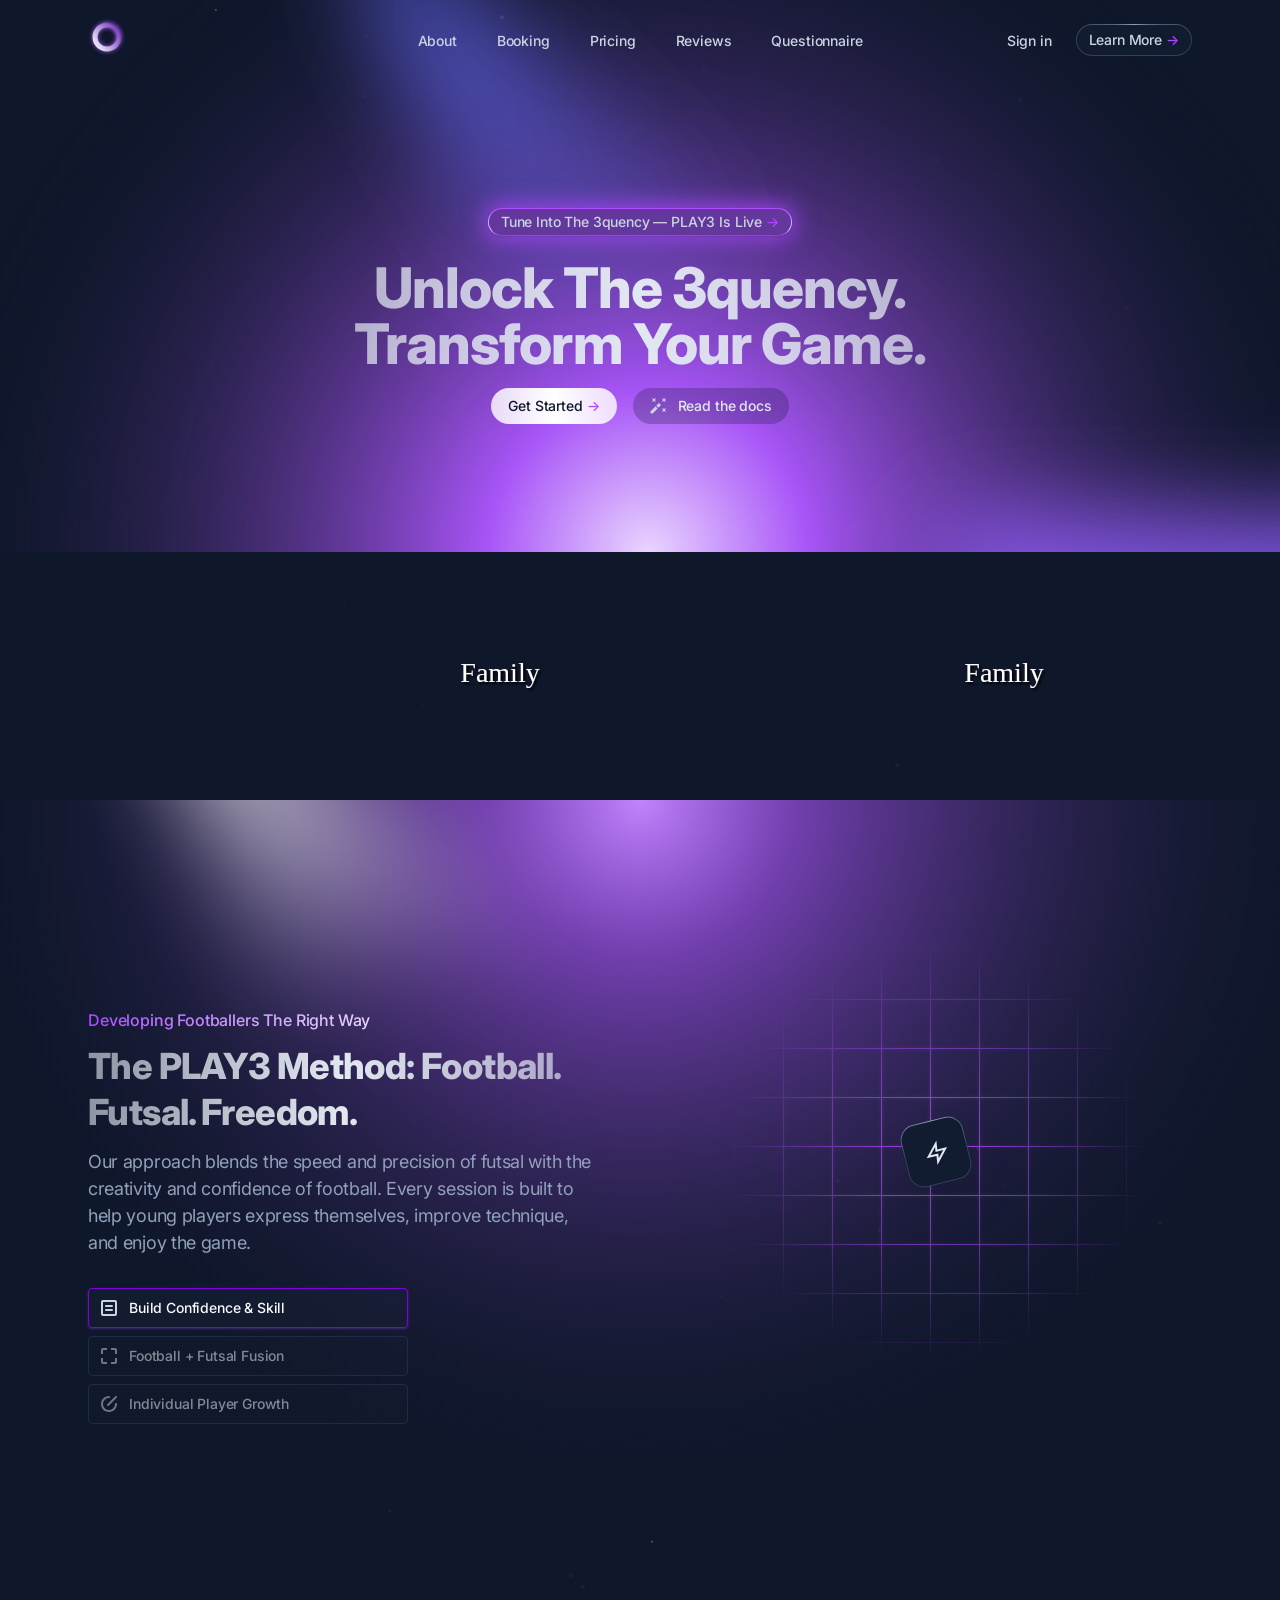
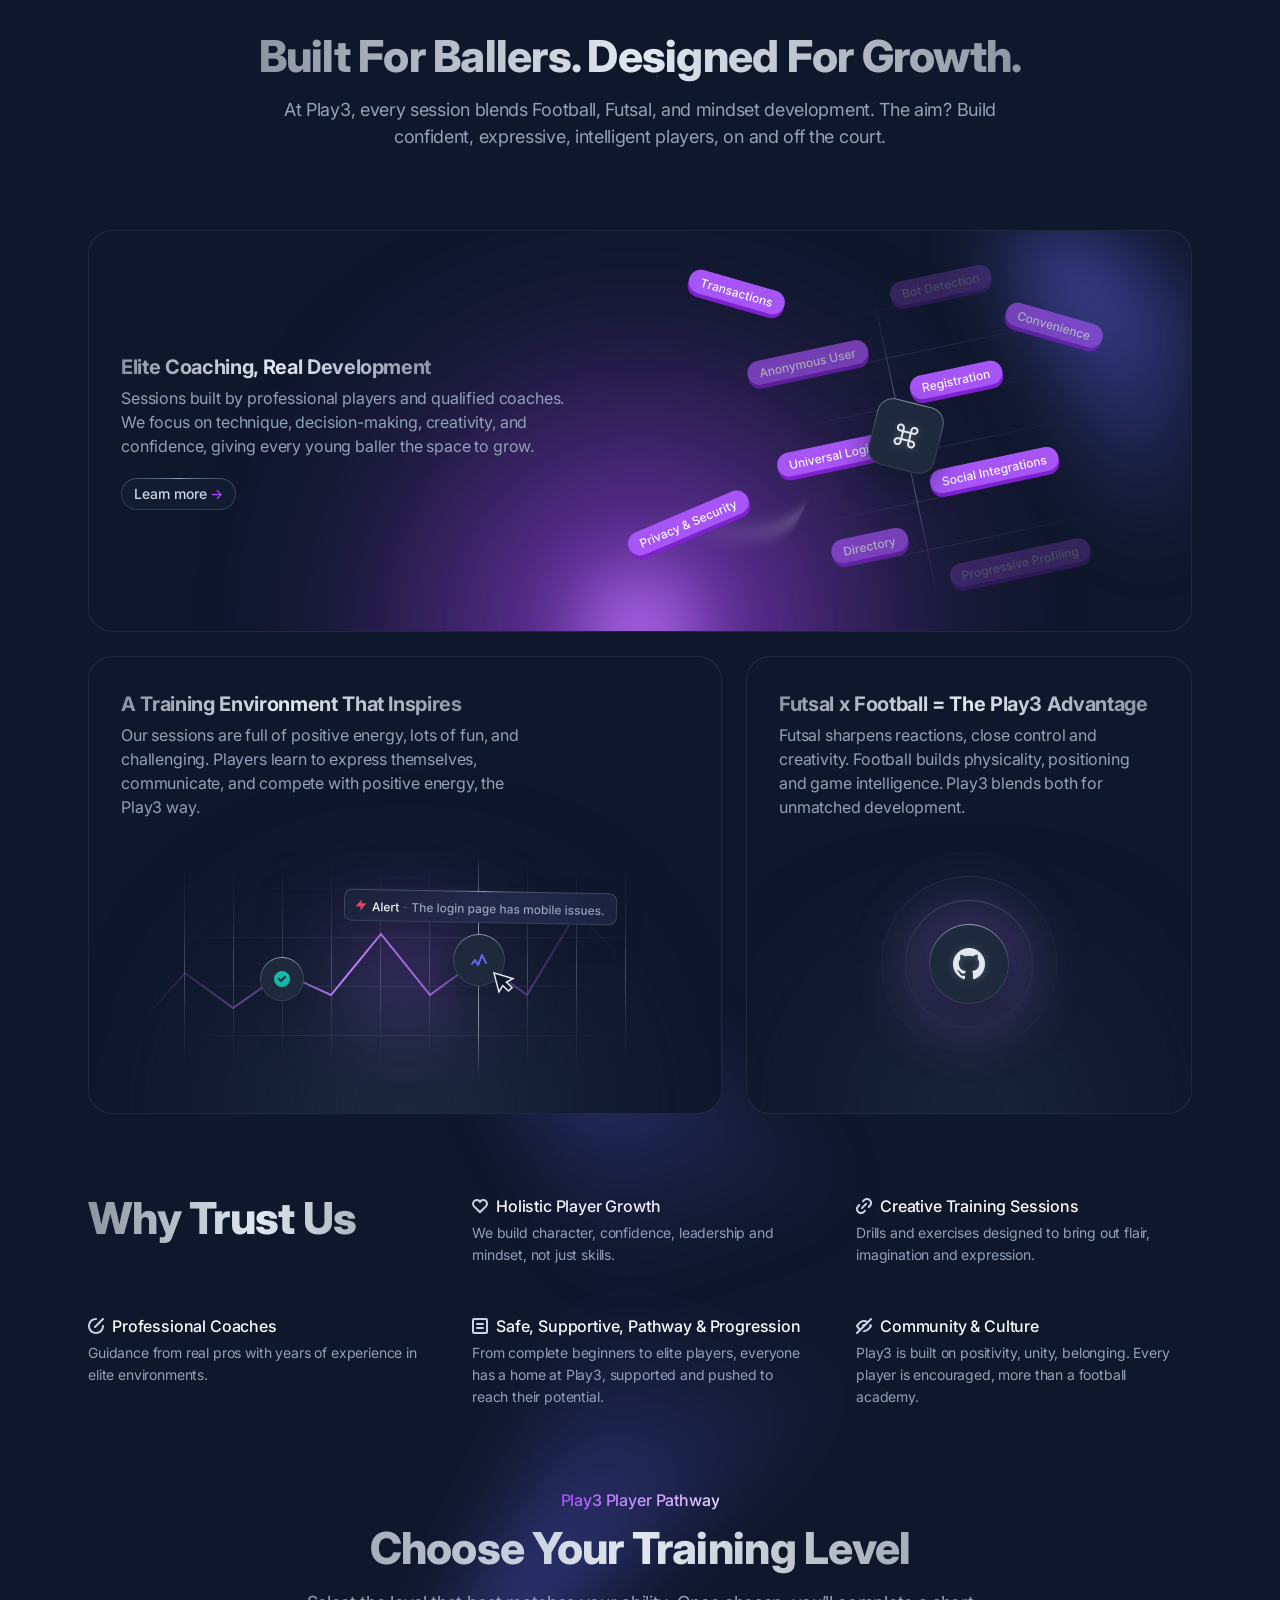
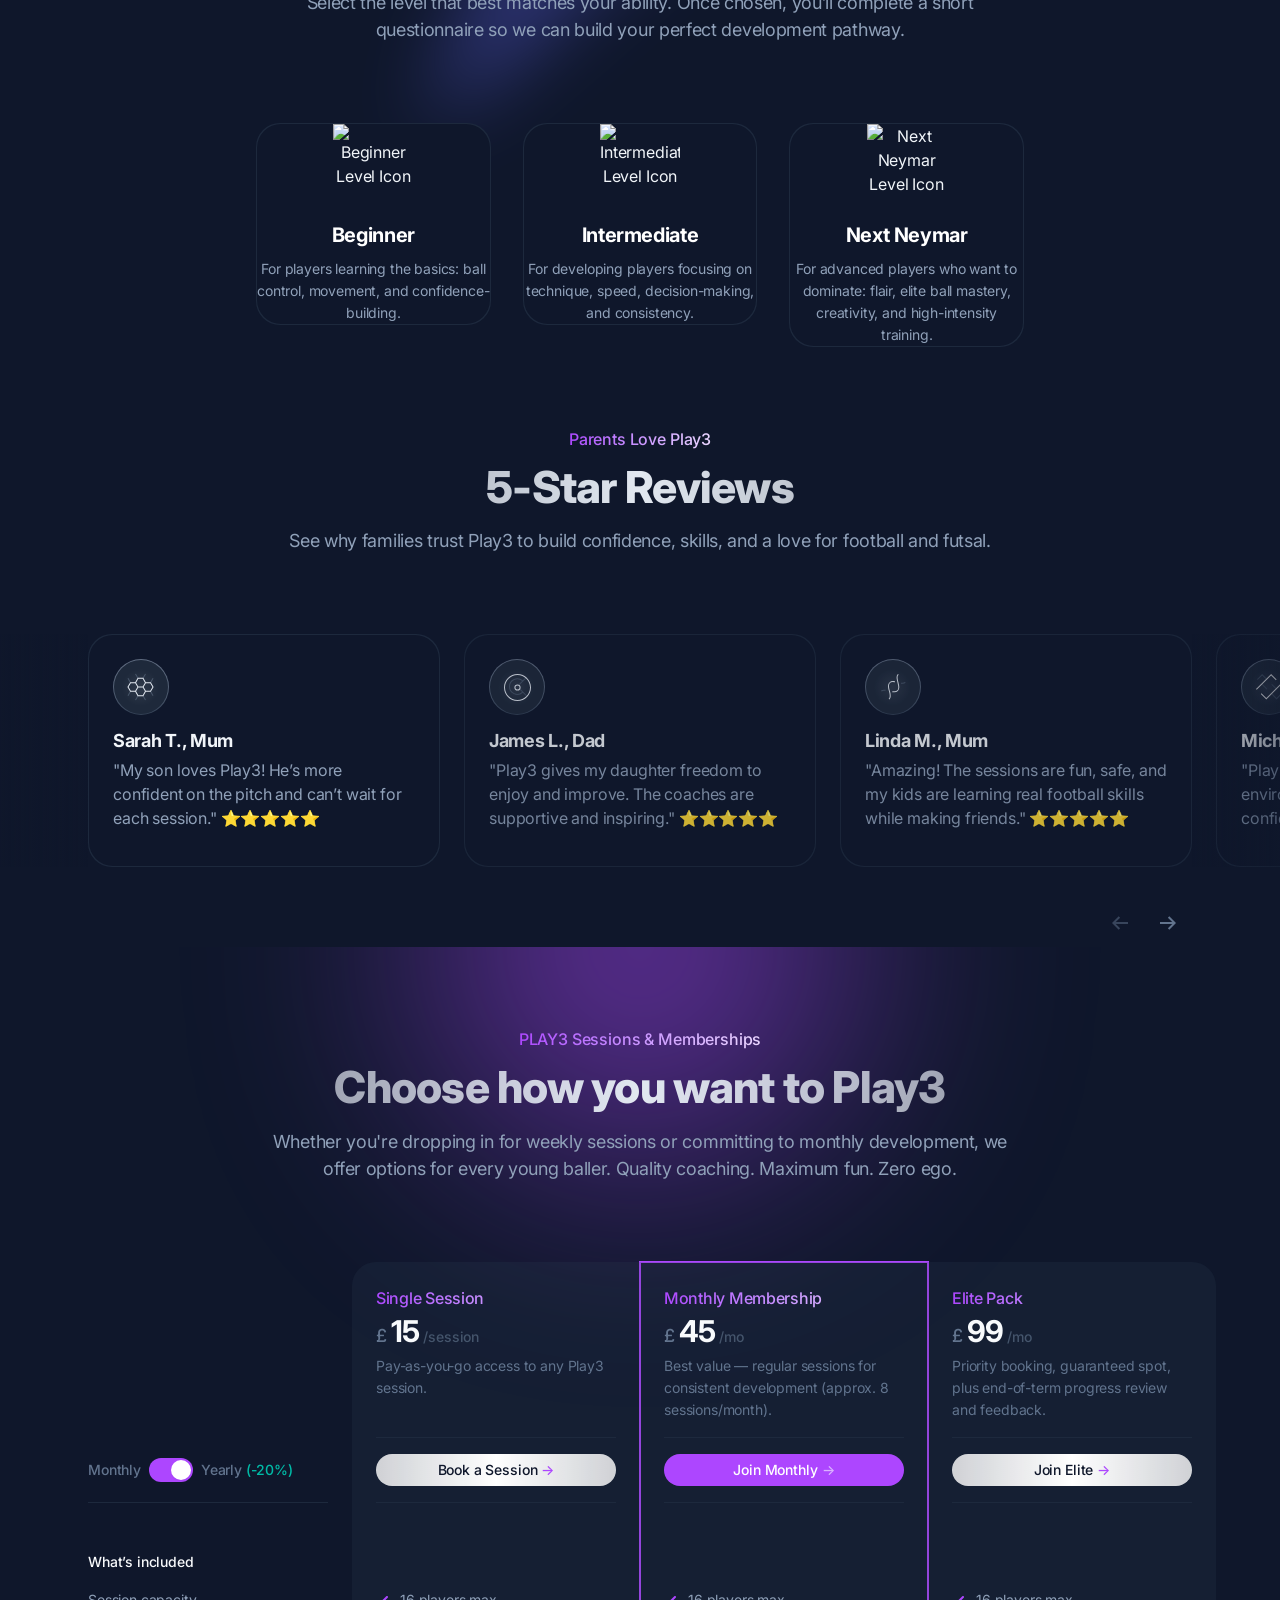
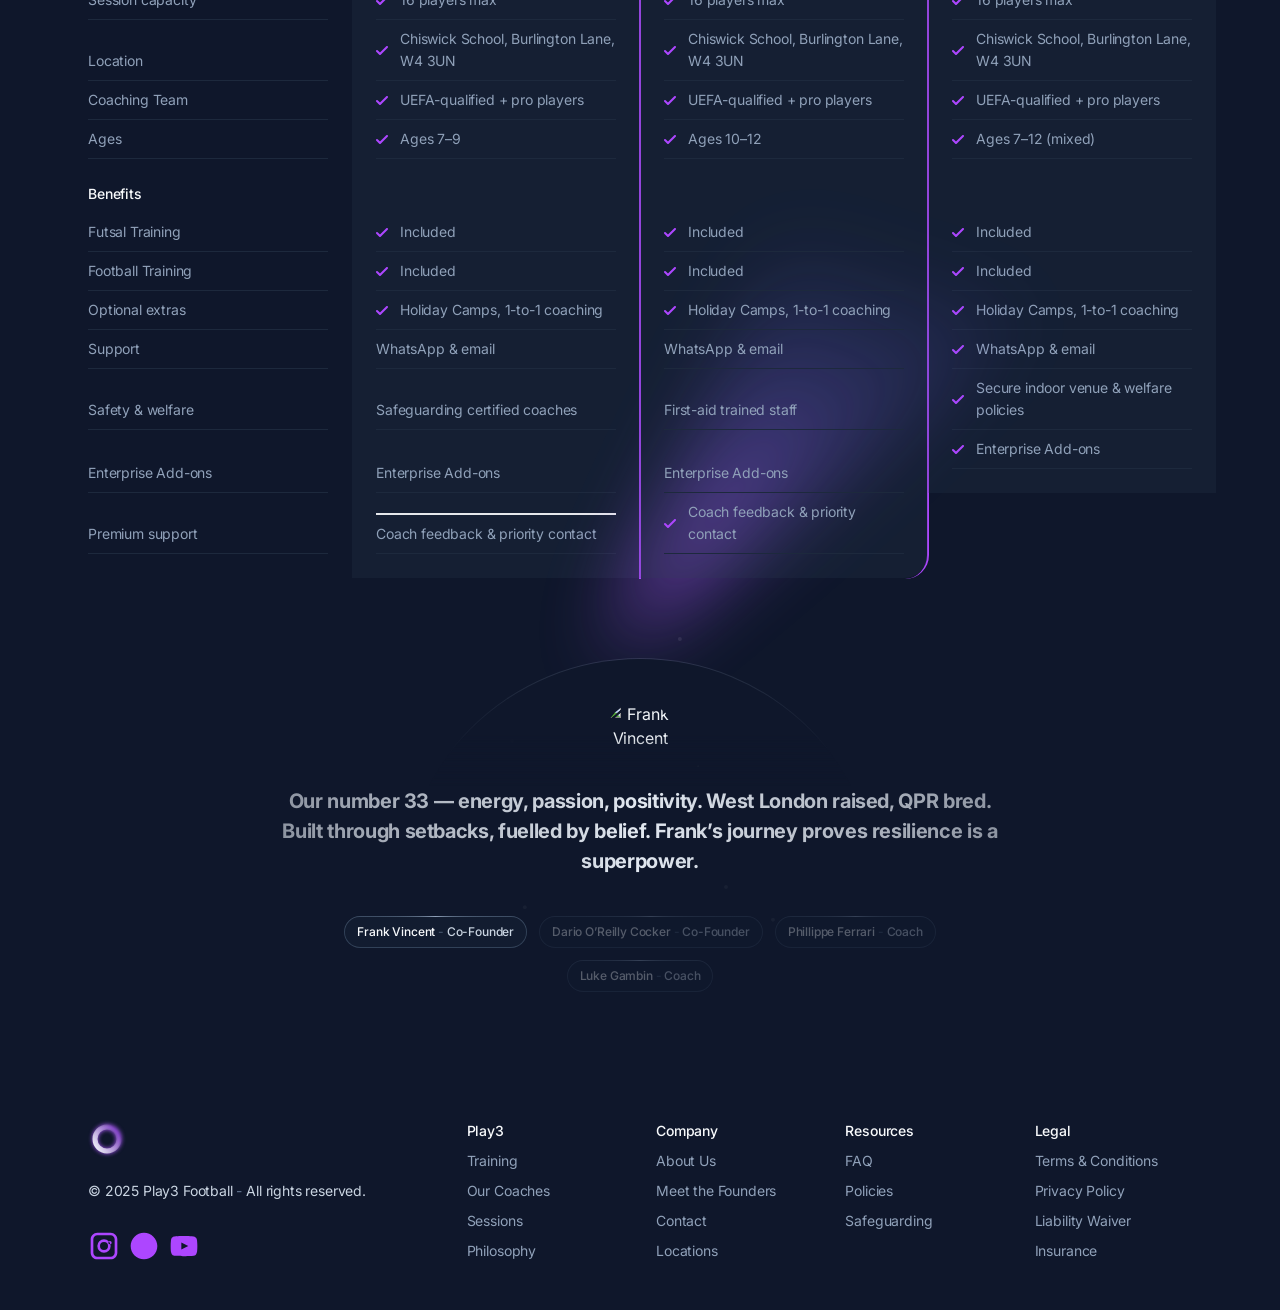
==== commit 1c4b1112: "descriptions replaced" ====
--- a/stellar-html/index.html
+++ b/stellar-html/index.html
@@ -37,16 +37,16 @@
                                 <a class="font-medium text-sm text-slate-300 hover:text-white mx-4 lg:mx-5 transition duration-150 ease-in-out" href="about.html">About</a>
                             </li>
                             <li>
-                                <a class="font-medium text-sm text-slate-300 hover:text-white mx-4 lg:mx-5 transition duration-150 ease-in-out" href="integrations.html">Integrations</a>
+                                <a class="font-medium text-sm text-slate-300 hover:text-white mx-4 lg:mx-5 transition duration-150 ease-in-out" href="booking.html">Booking</a>
                             </li>
                             <li>
                                 <a class="font-medium text-sm text-slate-300 hover:text-white mx-4 lg:mx-5 transition duration-150 ease-in-out" href="pricing.html">Pricing</a>
                             </li>
                             <li>
-                                <a class="font-medium text-sm text-slate-300 hover:text-white mx-4 lg:mx-5 transition duration-150 ease-in-out" href="customers.html">Customers</a>
+                                <a class="font-medium text-sm text-slate-300 hover:text-white mx-4 lg:mx-5 transition duration-150 ease-in-out" href="reviews.html">Reviews</a>
                             </li>
                             <li>
-                                <a class="font-medium text-sm text-slate-300 hover:text-white mx-4 lg:mx-5 transition duration-150 ease-in-out" href="changelog.html">Changelog</a>
+                                <a class="font-medium text-sm text-slate-300 hover:text-white mx-4 lg:mx-5 transition duration-150 ease-in-out" href="questionnaire.html">Questionnaire</a>
                             </li>
                         </ul>
         
@@ -1331,7 +1331,6 @@
 
         </main>
 
-        <!-- Site footer -->
        <!-- Site footer -->
 <footer>
     <div class="max-w-6xl mx-auto px-4 sm:px-6">
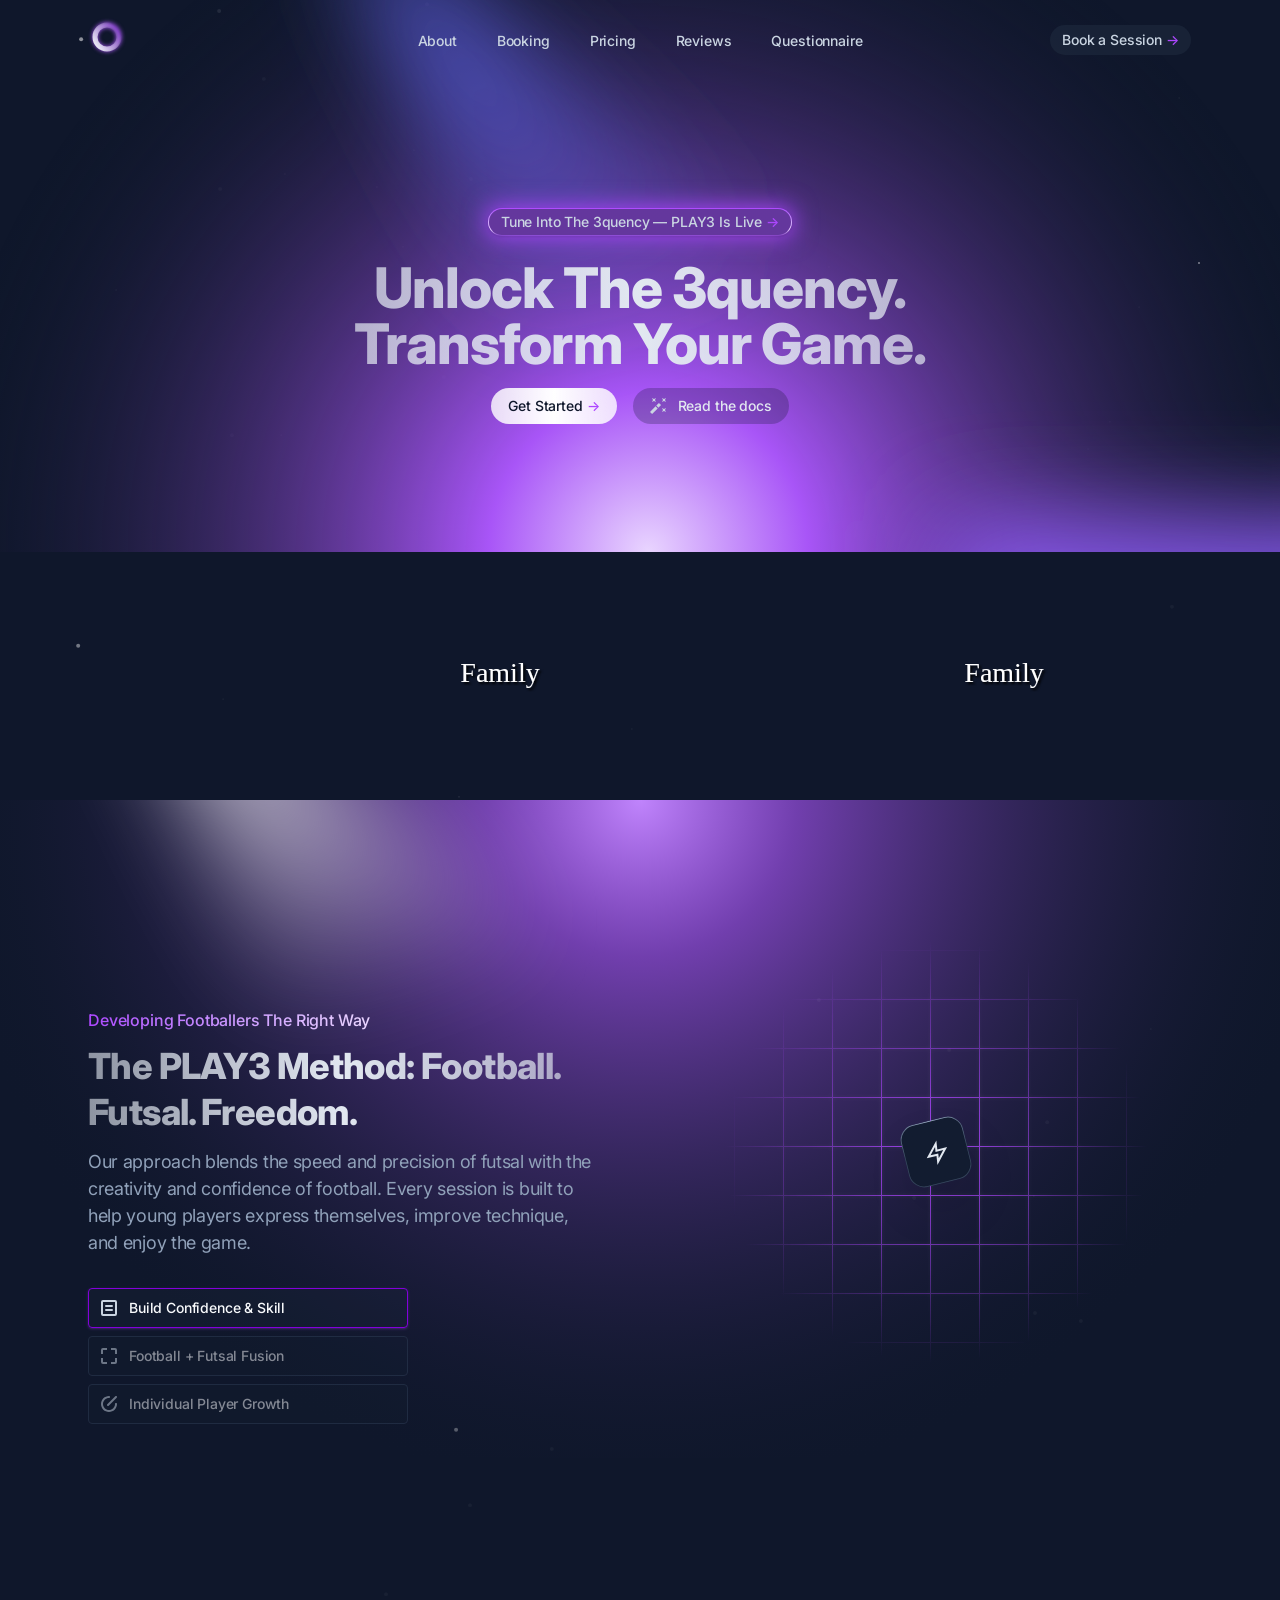
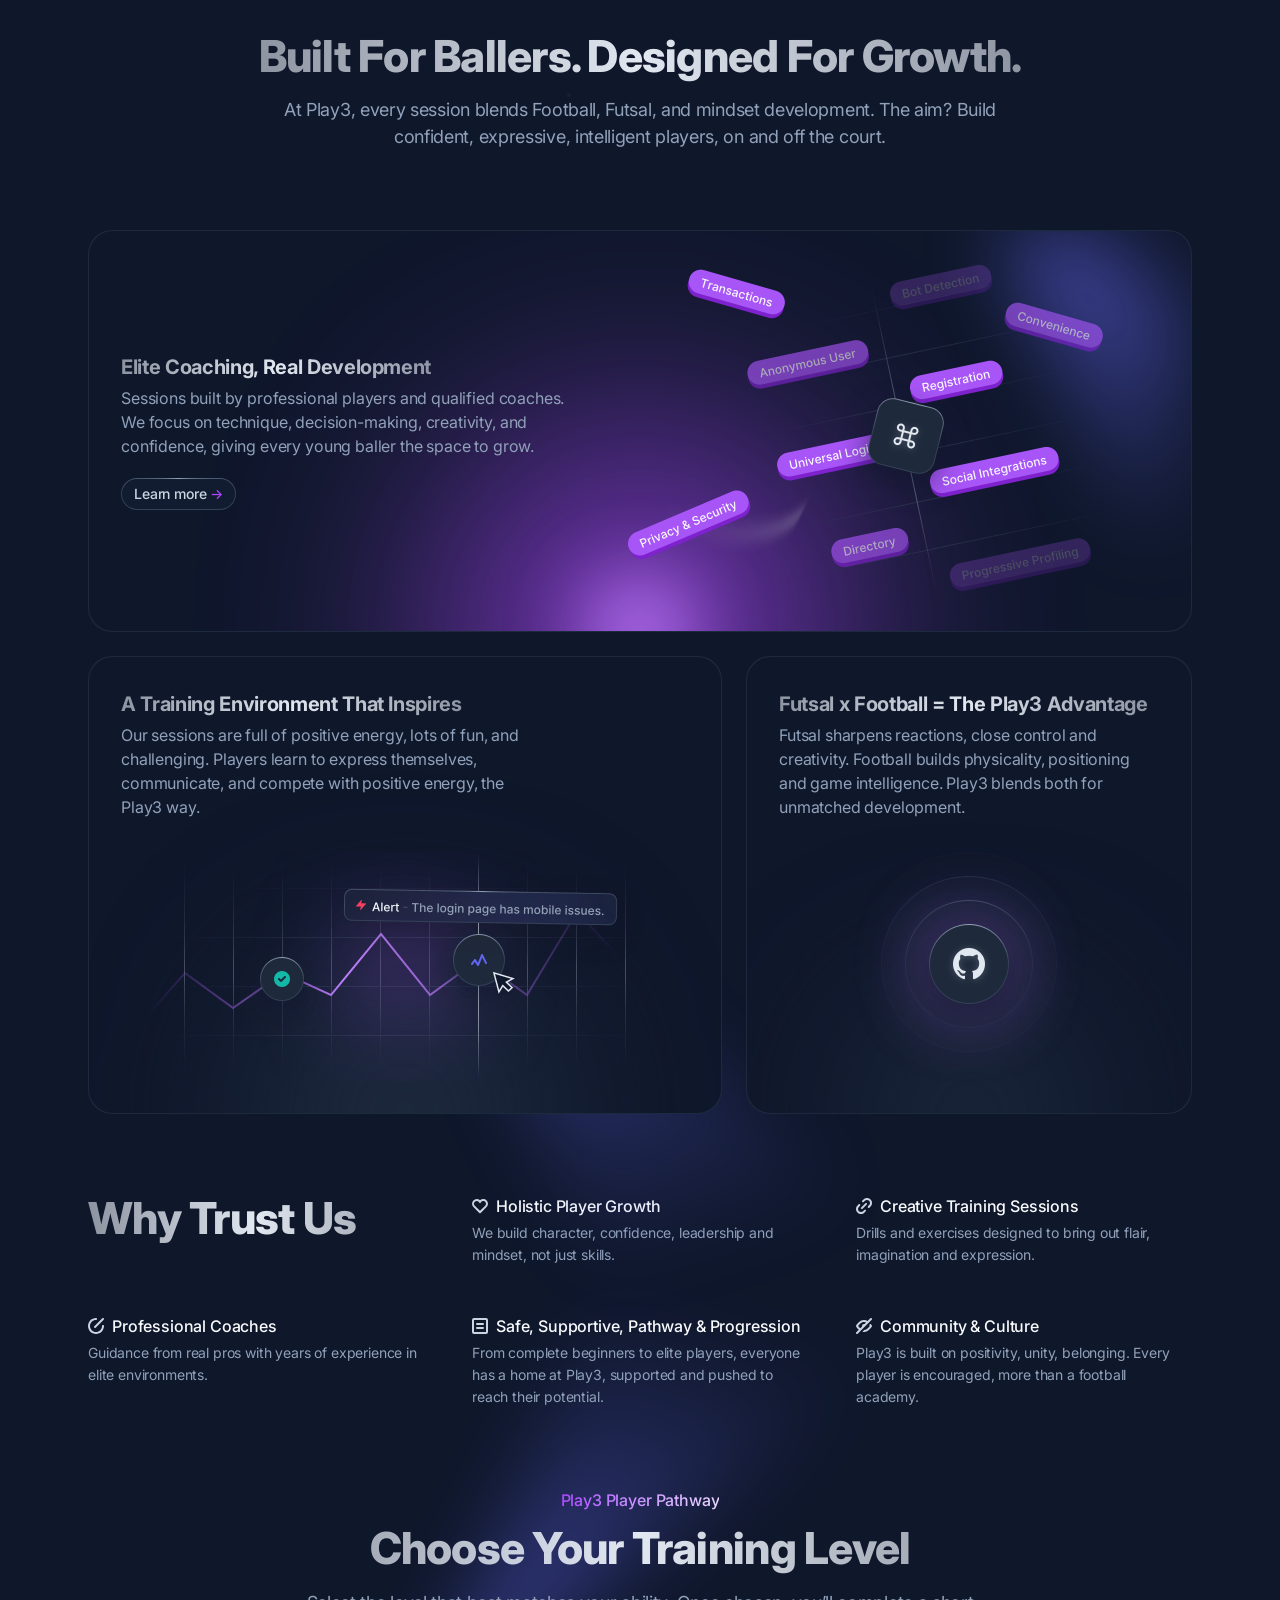
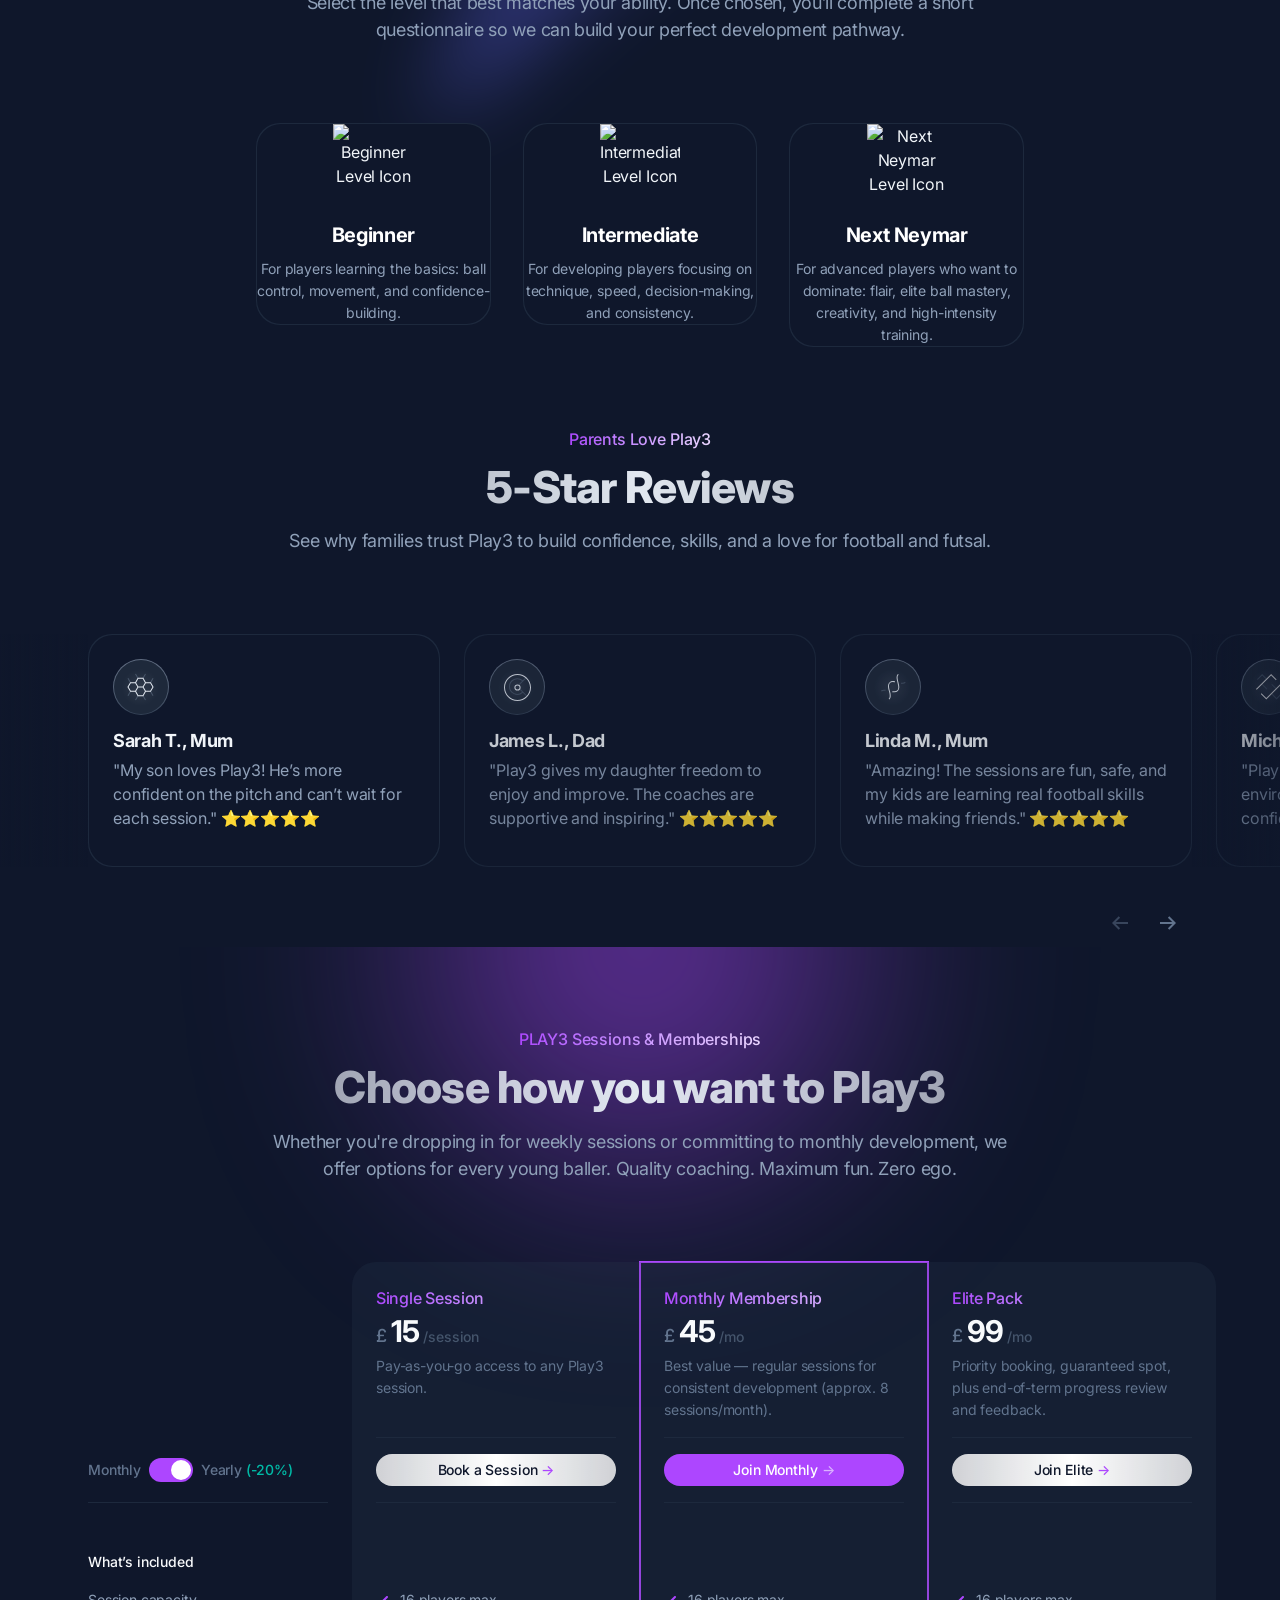
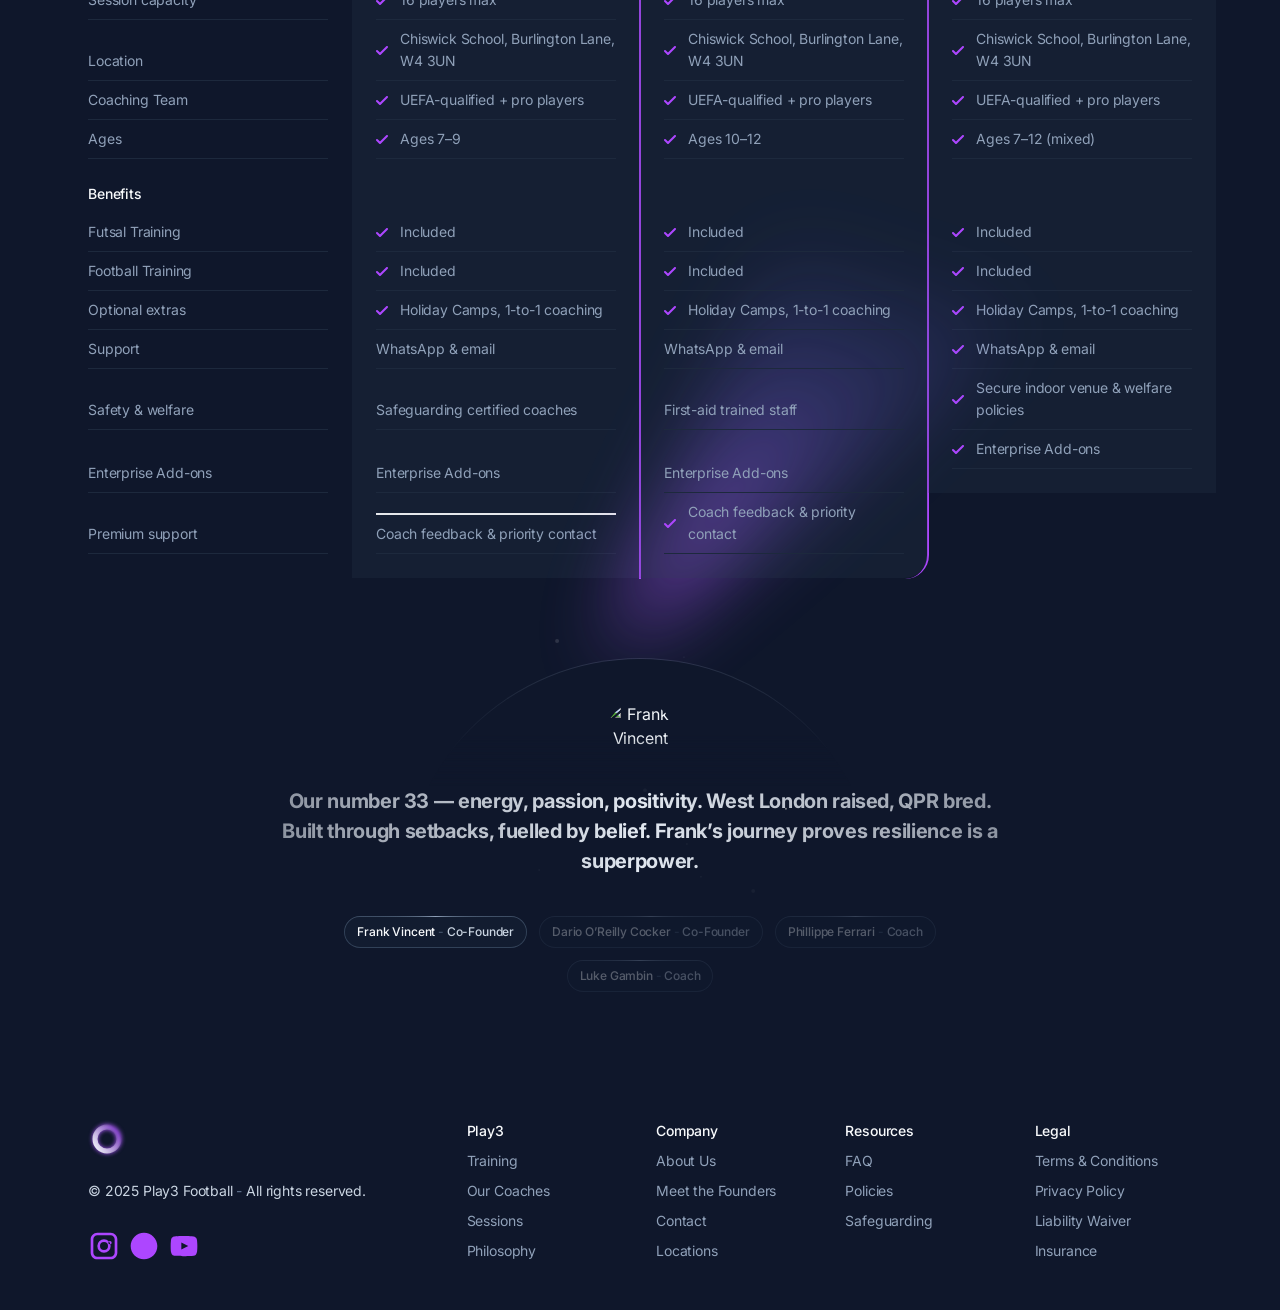
==== commit 410a1c07: "descriptions replaced" ====
--- a/stellar-html/index.html
+++ b/stellar-html/index.html
@@ -52,19 +52,23 @@
         
                     </nav>
         
-                    <!-- Desktop sign in links -->
-                    <ul class="flex-1 flex justify-end items-center">
-                        <li>
-                            <a class="font-medium text-sm text-slate-300 hover:text-white whitespace-nowrap transition duration-150 ease-in-out" href="signin.html">Sign in</a>
-                        </li>
-                        <li class="ml-6">
-                            <a class="btn-sm text-slate-300 hover:text-white transition duration-150 ease-in-out w-full group [background:linear-gradient(var(--color-slate-900),var(--color-slate-900))_padding-box,conic-gradient(var(--color-slate-400),var(--color-slate-700)_25%,var(--color-slate-700)_75%,var(--color-slate-400)_100%)_border-box] relative before:absolute before:inset-0 before:bg-slate-800/30 before:rounded-full before:pointer-events-none" href="signup.html">
-                                <span class="relative inline-flex items-center">
-                                    Learn More <span class="tracking-normal text-purple-500 group-hover:translate-x-0.5 transition-transform duration-150 ease-in-out ml-1">-&gt;</span>
-                                </span>
-                            </a>
-                        </li>
-                    </ul>
+                
+                  <!-- Desktop booking button -->
+<ul class="flex-1 flex justify-end items-center">
+    <li>
+        <a href="https://tidycal.com/helloecobubba/play3-training-session" target="_blank"
+           class="btn-sm text-slate-300 hover:text-white transition duration-150 ease-in-out group
+                  bg-gradient-to-r from-purple-500 to-purple-400 relative
+                  before:absolute before:inset-0 before:bg-slate-800/70 before:rounded-full before:pointer-events-none">
+            <span class="relative inline-flex items-center">
+                Book a Session
+                <span class="tracking-normal text-purple-500 group-hover:translate-x-0.5 transition-transform duration-150 ease-in-out ml-1">
+                    -&gt;
+                </span>
+            </span>
+        </a>
+    </li>
+</ul>
                 
                     <!-- Mobile menu -->
                     <div class="md:hidden flex items-center ml-4" x-data="{ expanded: false }">
@@ -82,21 +86,21 @@
                         <!-- Mobile navigation -->
                         <nav id="mobile-nav" class="absolute top-full z-20 left-0 w-full px-4 sm:px-6 overflow-hidden transition-all duration-300 ease-in-out" x-ref="mobileNav" :style="expanded ? 'max-height: ' + $refs.mobileNav.scrollHeight + 'px; opacity: 1' : 'max-height: 0; opacity: .8'" @click.outside="expanded = false" @keydown.escape.window="expanded = false" x-cloak>
                             <ul class="border border-transparent [background:linear-gradient(var(--color-slate-900),var(--color-slate-900))_padding-box,conic-gradient(var(--color-slate-400),var(--color-slate-700)_25%,var(--color-slate-700)_75%,var(--color-slate-400)_100%)_border-box] rounded-lg px-4 py-1.5">
-                                <li>
-                                    <a class="flex font-medium text-sm text-slate-300 hover:text-white py-1.5" href="about.html">About</a>
-                                </li>
-                                <li>
-                                    <a class="flex font-medium text-sm text-slate-300 hover:text-white py-1.5" href="integrations.html">Booking</a>
-                                </li>
-                                <li>
-                                    <a class="flex font-medium text-sm text-slate-300 hover:text-white py-1.5" href="pricing.html">Questionnaire</a>
-                                </li>
-                                <li>
-                                    <a class="flex font-medium text-sm text-slate-300 hover:text-white py-1.5" href="customers.html">Reviews</a>
-                                </li>
-                                <li>
-                                    <a class="flex font-medium text-sm text-slate-300 hover:text-white py-1.5" href="changelog.html">Pricing</a>
-                                </li>
+                                                   <li>
+                                <a class="font-medium text-sm text-slate-300 hover:text-white mx-4 lg:mx-5 transition duration-150 ease-in-out" href="about.html">About</a>
+                            </li>
+                            <li>
+                                <a href="https://tidycal.com/helloecobubba/play3-training-session" class="font-medium text-sm text-slate-300 hover:text-white mx-4 lg:mx-5 transition duration-150 ease-in-out" href="booking.html">Booking</a>
+                            </li>
+                            <li>
+                                <a class="font-medium text-sm text-slate-300 hover:text-white mx-4 lg:mx-5 transition duration-150 ease-in-out" href="pricing.html">Pricing</a>
+                            </li>
+                            <li>
+                                <a class="font-medium text-sm text-slate-300 hover:text-white mx-4 lg:mx-5 transition duration-150 ease-in-out" href="reviews.html">Reviews</a>
+                            </li>
+                            <li>
+                                <a class="font-medium text-sm text-slate-300 hover:text-white mx-4 lg:mx-5 transition duration-150 ease-in-out" href="questionnaire.html">Questionnaire</a>
+                            </li>
                             </ul>
                         </nav>
         
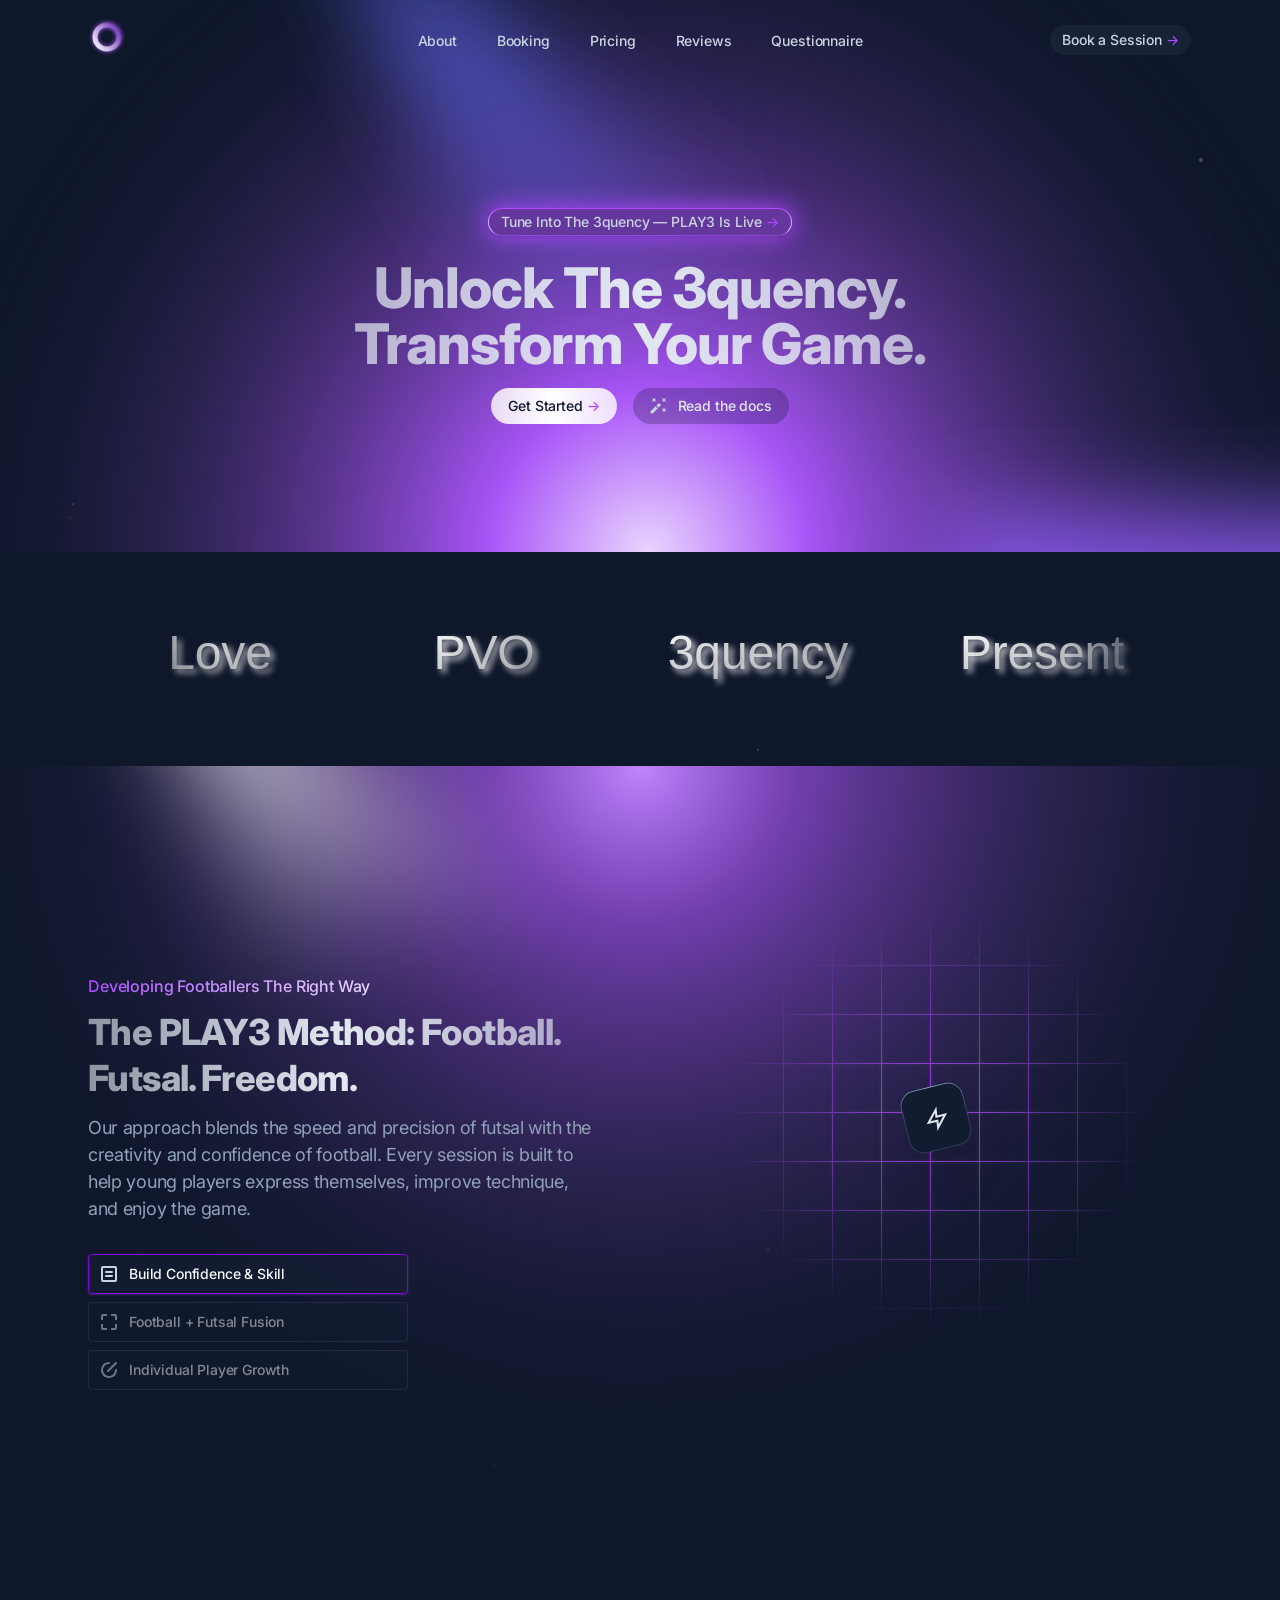
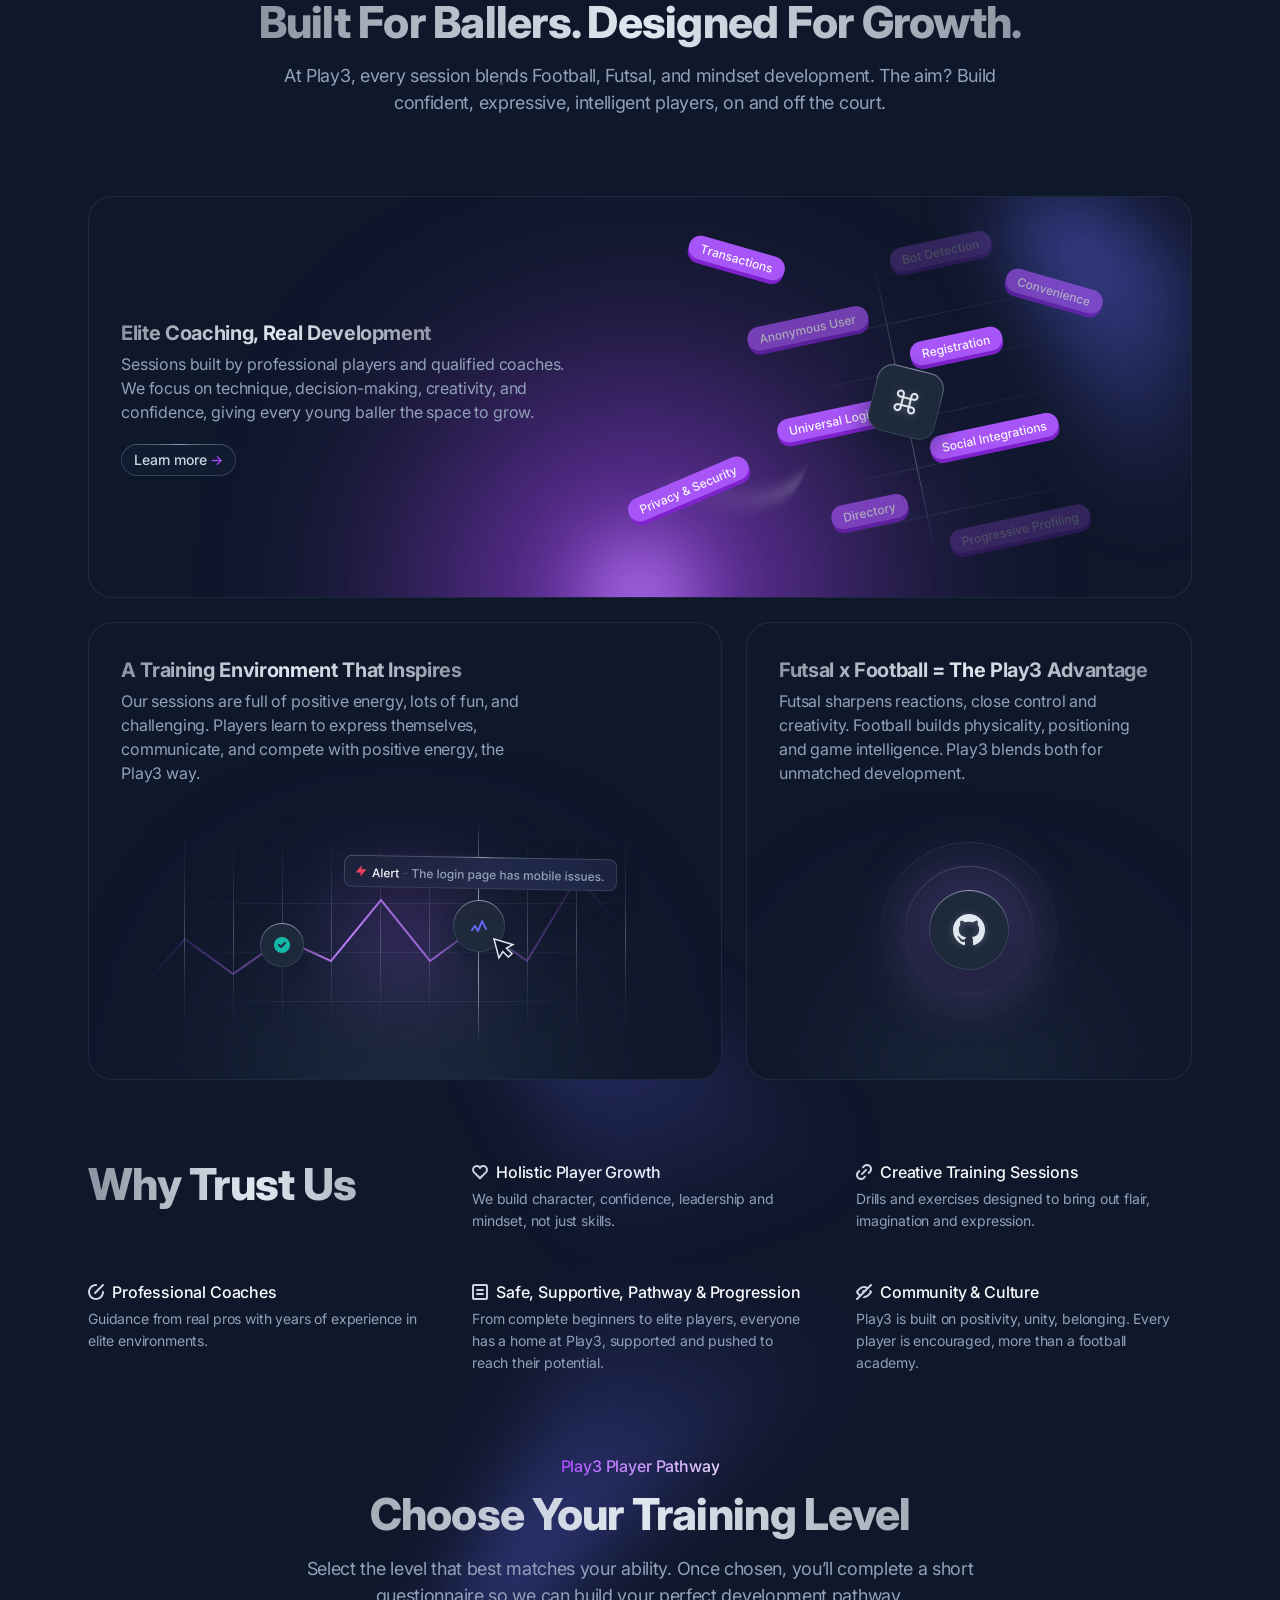
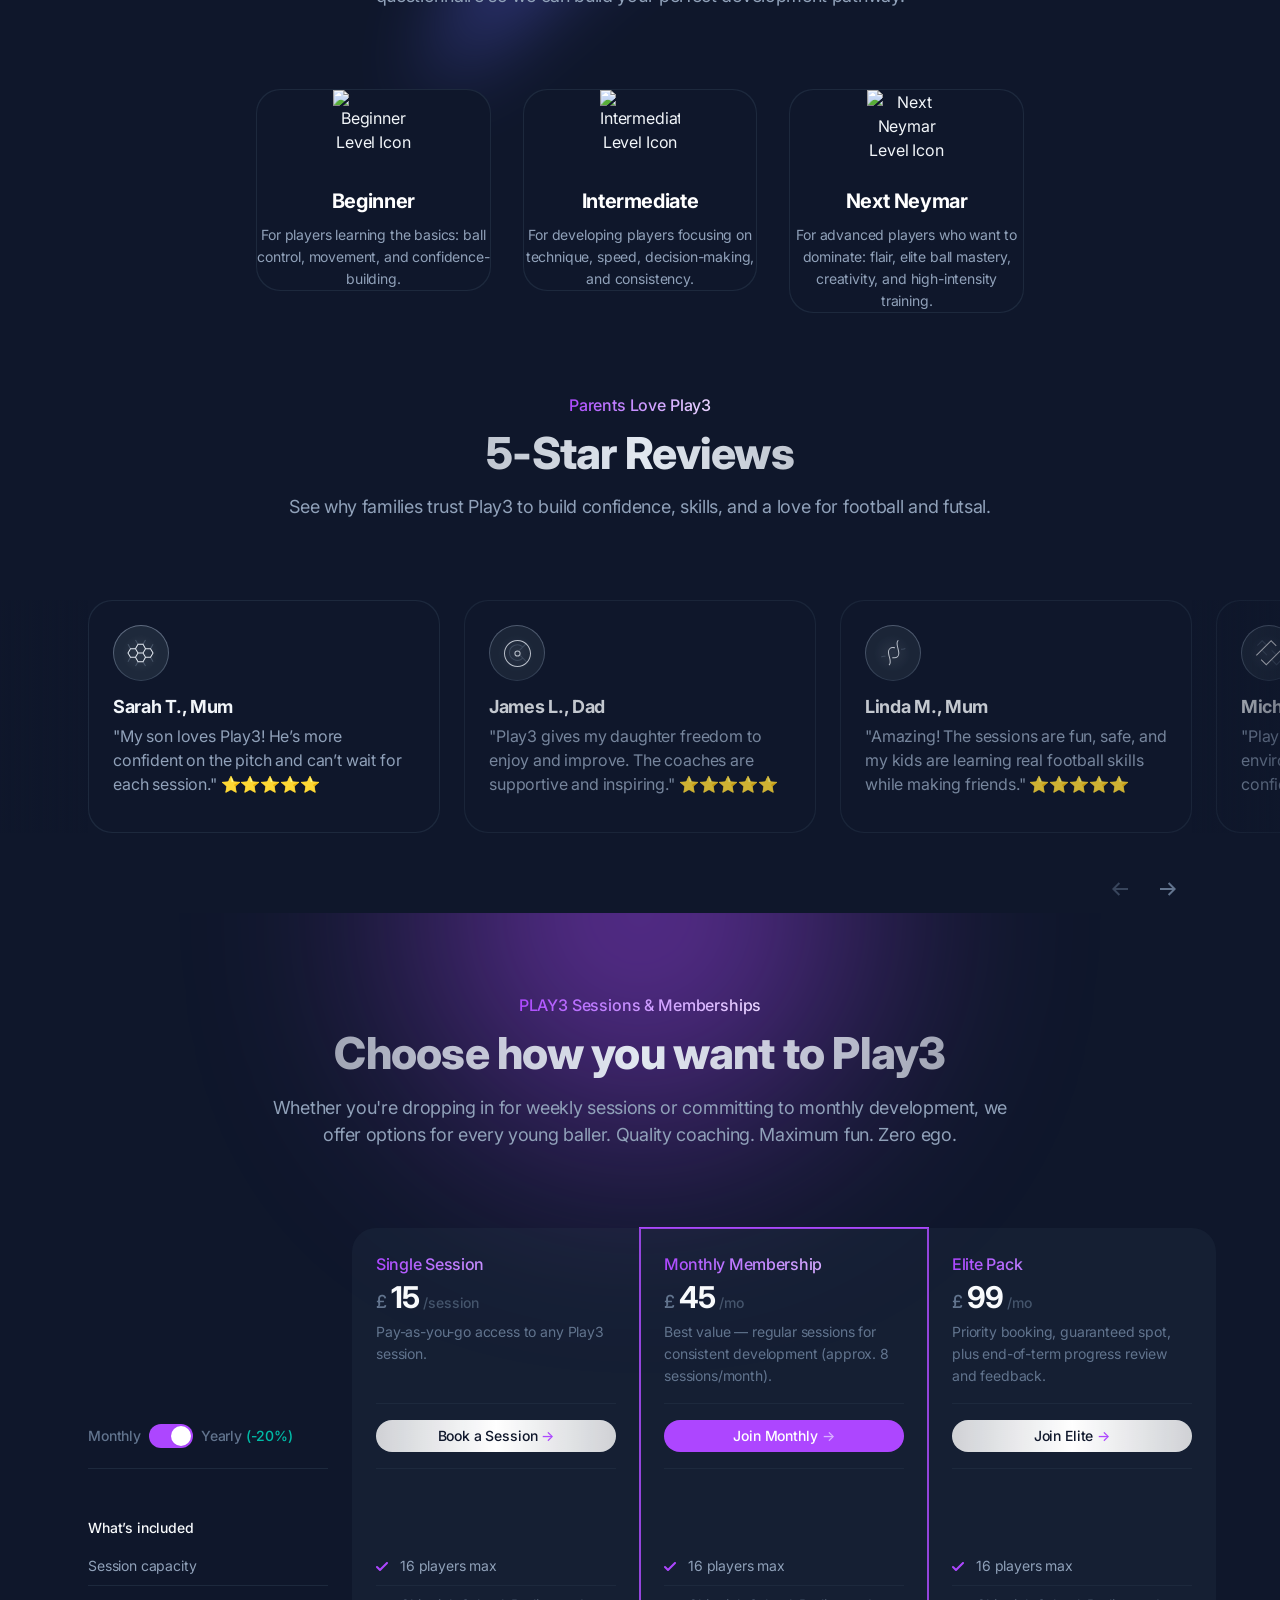
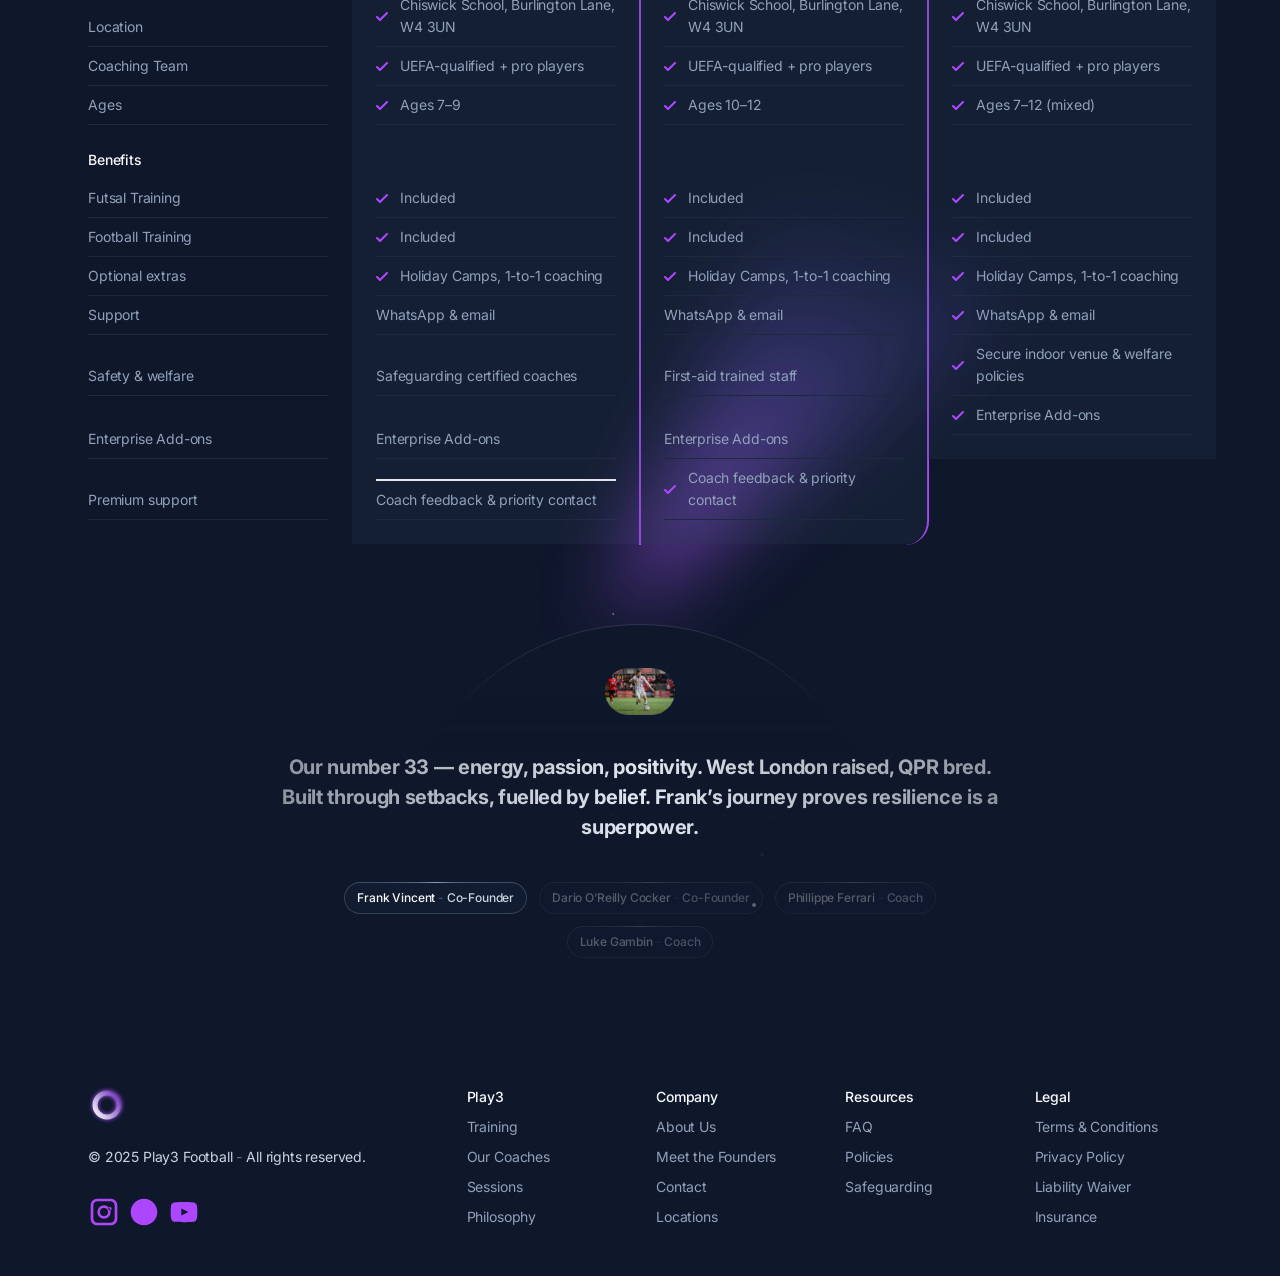
==== commit 727335f6: "picture updates" ====
--- a/stellar-html/index.html
+++ b/stellar-html/index.html
@@ -181,43 +181,185 @@
 
                             <div class="inline-flex w-full flex-nowrap overflow-hidden [mask-image:_linear-gradient(to_right,transparent_0,_black_128px,_black_calc(100%-128px),transparent_100%)]">
                                 <ul class="flex animate-infinite-scroll items-center justify-center md:justify-start [&_img]:max-w-none [&_li]:mx-8">
-                                      <li>
-                                        <img src="./images/love.svg" alt="Love">
+                                     <li>
+  <svg width="200" height="80" viewBox="0 0 200 80" xmlns="http://www.w3.org/2000/svg">
+    <defs>
+      <linearGradient id="gradLove" x1="0%" y1="0%" x2="100%" y2="100%">
+        <stop offset="0%" stop-color="#fff" stop-opacity="1"/>
+        <stop offset="100%" stop-color="#ccc" stop-opacity="0.6"/>
+      </linearGradient>
+      <filter id="shadowLove" x="-50%" y="-50%" width="200%" height="200%">
+        <feDropShadow dx="4" dy="4" stdDeviation="3" flood-color="#fff"/>
+      </filter>
+    </defs>
+    <text x="50%" y="50%" text-anchor="middle" dominant-baseline="middle" font-family="Arial, sans-serif" font-size="48" fill="url(#gradLove)" filter="url(#shadowLove)">Love</text>
+  </svg>
+</li>
+                                    <li>
+                                      <svg width="200" height="80" viewBox="0 0 200 80" xmlns="http://www.w3.org/2000/svg">
+  <defs>
+    <linearGradient id="gradPVO" x1="0%" y1="0%" x2="100%" y2="100%">
+      <stop offset="0%" stop-color="#fff" stop-opacity="1"/>
+      <stop offset="100%" stop-color="#ccc" stop-opacity="0.6"/>
+    </linearGradient>
+    <filter id="shadowPVO" x="-50%" y="-50%" width="200%" height="200%">
+      <feDropShadow dx="4" dy="4" stdDeviation="3" flood-color="#fff"/>
+    </filter>
+  </defs>
+  <text x="50%" y="50%" text-anchor="middle" dominant-baseline="middle" font-family="Arial, sans-serif" font-size="48" fill="url(#gradPVO)" filter="url(#shadowPVO)">PVO</text>
+</svg>
+
                                     </li>
                                     <li>
-                                        <img src="./images/pvo.svg" alt="PVO">
+                                        <svg width="220" height="80" viewBox="0 0 220 80" xmlns="http://www.w3.org/2000/svg">
+  <defs>
+    <linearGradient id="grad3quency" x1="0%" y1="0%" x2="100%" y2="100%">
+      <stop offset="0%" stop-color="#fff" stop-opacity="1"/>
+      <stop offset="100%" stop-color="#ccc" stop-opacity="0.6"/>
+    </linearGradient>
+    <filter id="shadow3quency" x="-50%" y="-50%" width="200%" height="200%">
+      <feDropShadow dx="4" dy="4" stdDeviation="3" flood-color="#fff"/>
+    </filter>
+  </defs>
+  <text x="50%" y="50%" text-anchor="middle" dominant-baseline="middle" font-family="Arial, sans-serif" font-size="48" fill="url(#grad3quency)" filter="url(#shadow3quency)">3quency</text>
+</svg>
+
                                     </li>
                                     <li>
-                                        <img src="./images/3quency.svg" alt="3quency">
+                                        <svg width="220" height="80" viewBox="0 0 220 80" xmlns="http://www.w3.org/2000/svg">
+  <defs>
+    <linearGradient id="gradPresent" x1="0%" y1="0%" x2="100%" y2="100%">
+      <stop offset="0%" stop-color="#fff" stop-opacity="1"/>
+      <stop offset="100%" stop-color="#ccc" stop-opacity="0.6"/>
+    </linearGradient>
+    <filter id="shadowPresent" x="-50%" y="-50%" width="200%" height="200%">
+      <feDropShadow dx="4" dy="4" stdDeviation="3" flood-color="#fff"/>
+    </filter>
+  </defs>
+  <text x="50%" y="50%" text-anchor="middle" dominant-baseline="middle" font-family="Arial, sans-serif" font-size="48" fill="url(#gradPresent)" filter="url(#shadowPresent)">Present</text>
+</svg>
+
                                     </li>
                                     <li>
-                                        <img src="./images/present.svg" alt="Present">
+                                        <svg width="240" height="80" viewBox="0 0 240 80" xmlns="http://www.w3.org/2000/svg">
+  <defs>
+    <linearGradient id="gradNoEgo" x1="0%" y1="0%" x2="100%" y2="100%">
+      <stop offset="0%" stop-color="#fff" stop-opacity="1"/>
+      <stop offset="100%" stop-color="#ccc" stop-opacity="0.6"/>
+    </linearGradient>
+    <filter id="shadowNoEgo" x="-50%" y="-50%" width="200%" height="200%">
+      <feDropShadow dx="4" dy="4" stdDeviation="3" flood-color="#fff"/>
+    </filter>
+  </defs>
+  <text x="50%" y="50%" text-anchor="middle" dominant-baseline="middle" font-family="Arial, sans-serif" font-size="48" fill="url(#gradNoEgo)" filter="url(#shadowNoEgo)">No Ego</text>
+</svg>
+
                                     </li>
                                     <li>
-                                        <img src="./images/noego.svg" alt="No Ego">
-                                    </li>
-                                    <li>
-                                       <img src="./images/family.svg" alt="Family">
+                                       <svg width="220" height="80" viewBox="0 0 220 80" xmlns="http://www.w3.org/2000/svg">
+  <defs>
+    <linearGradient id="gradFamily" x1="0%" y1="0%" x2="100%" y2="100%">
+      <stop offset="0%" stop-color="#fff" stop-opacity="1"/>
+      <stop offset="100%" stop-color="#ccc" stop-opacity="0.6"/>
+    </linearGradient>
+    <filter id="shadowFamily" x="-50%" y="-50%" width="200%" height="200%">
+      <feDropShadow dx="4" dy="4" stdDeviation="3" flood-color="#fff"/>
+    </filter>
+  </defs>
+  <text x="50%" y="50%" text-anchor="middle" dominant-baseline="middle" font-family="Arial, sans-serif" font-size="48" fill="url(#gradFamily)" filter="url(#shadowFamily)">Family</text>
+</svg>
+
                                     </li>
                                 </ul>
                                 <ul class="flex animate-infinite-scroll items-center justify-center md:justify-start [&_img]:max-w-none [&_li]:mx-8" aria-hidden="true">
-                                     <li>
-                                        <img src="./images/love.svg" alt="Love">
+                                                                         <li>
+  <svg width="200" height="80" viewBox="0 0 200 80" xmlns="http://www.w3.org/2000/svg">
+    <defs>
+      <linearGradient id="gradLove" x1="0%" y1="0%" x2="100%" y2="100%">
+        <stop offset="0%" stop-color="#fff" stop-opacity="1"/>
+        <stop offset="100%" stop-color="#ccc" stop-opacity="0.6"/>
+      </linearGradient>
+      <filter id="shadowLove" x="-50%" y="-50%" width="200%" height="200%">
+        <feDropShadow dx="4" dy="4" stdDeviation="3" flood-color="#fff"/>
+      </filter>
+    </defs>
+    <text x="50%" y="50%" text-anchor="middle" dominant-baseline="middle" font-family="Arial, sans-serif" font-size="48" fill="url(#gradLove)" filter="url(#shadowLove)">Love</text>
+  </svg>
+</li>
+                                    <li>
+                                      <svg width="200" height="80" viewBox="0 0 200 80" xmlns="http://www.w3.org/2000/svg">
+  <defs>
+    <linearGradient id="gradPVO" x1="0%" y1="0%" x2="100%" y2="100%">
+      <stop offset="0%" stop-color="#fff" stop-opacity="1"/>
+      <stop offset="100%" stop-color="#ccc" stop-opacity="0.6"/>
+    </linearGradient>
+    <filter id="shadowPVO" x="-50%" y="-50%" width="200%" height="200%">
+      <feDropShadow dx="4" dy="4" stdDeviation="3" flood-color="#fff"/>
+    </filter>
+  </defs>
+  <text x="50%" y="50%" text-anchor="middle" dominant-baseline="middle" font-family="Arial, sans-serif" font-size="48" fill="url(#gradPVO)" filter="url(#shadowPVO)">PVO</text>
+</svg>
+
                                     </li>
                                     <li>
-                                        <img src="./images/pvo.svg" alt="PVO">
+                                        <svg width="220" height="80" viewBox="0 0 220 80" xmlns="http://www.w3.org/2000/svg">
+  <defs>
+    <linearGradient id="grad3quency" x1="0%" y1="0%" x2="100%" y2="100%">
+      <stop offset="0%" stop-color="#fff" stop-opacity="1"/>
+      <stop offset="100%" stop-color="#ccc" stop-opacity="0.6"/>
+    </linearGradient>
+    <filter id="shadow3quency" x="-50%" y="-50%" width="200%" height="200%">
+      <feDropShadow dx="4" dy="4" stdDeviation="3" flood-color="#fff"/>
+    </filter>
+  </defs>
+  <text x="50%" y="50%" text-anchor="middle" dominant-baseline="middle" font-family="Arial, sans-serif" font-size="48" fill="url(#grad3quency)" filter="url(#shadow3quency)">3quency</text>
+</svg>
+
                                     </li>
                                     <li>
-                                        <img src="./images/3quency.svg" alt="3quency">
+                                        <svg width="220" height="80" viewBox="0 0 220 80" xmlns="http://www.w3.org/2000/svg">
+  <defs>
+    <linearGradient id="gradPresent" x1="0%" y1="0%" x2="100%" y2="100%">
+      <stop offset="0%" stop-color="#fff" stop-opacity="1"/>
+      <stop offset="100%" stop-color="#ccc" stop-opacity="0.6"/>
+    </linearGradient>
+    <filter id="shadowPresent" x="-50%" y="-50%" width="200%" height="200%">
+      <feDropShadow dx="4" dy="4" stdDeviation="3" flood-color="#fff"/>
+    </filter>
+  </defs>
+  <text x="50%" y="50%" text-anchor="middle" dominant-baseline="middle" font-family="Arial, sans-serif" font-size="48" fill="url(#gradPresent)" filter="url(#shadowPresent)">Present</text>
+</svg>
+
                                     </li>
                                     <li>
-                                        <img src="./images/present.svg" alt="Present">
+                                        <svg width="240" height="80" viewBox="0 0 240 80" xmlns="http://www.w3.org/2000/svg">
+  <defs>
+    <linearGradient id="gradNoEgo" x1="0%" y1="0%" x2="100%" y2="100%">
+      <stop offset="0%" stop-color="#fff" stop-opacity="1"/>
+      <stop offset="100%" stop-color="#ccc" stop-opacity="0.6"/>
+    </linearGradient>
+    <filter id="shadowNoEgo" x="-50%" y="-50%" width="200%" height="200%">
+      <feDropShadow dx="4" dy="4" stdDeviation="3" flood-color="#fff"/>
+    </filter>
+  </defs>
+  <text x="50%" y="50%" text-anchor="middle" dominant-baseline="middle" font-family="Arial, sans-serif" font-size="48" fill="url(#gradNoEgo)" filter="url(#shadowNoEgo)">No Ego</text>
+</svg>
+
                                     </li>
                                     <li>
-                                        <img src="./images/noego.svg" alt="No Ego">
-                                    </li>
-                                    <li>
-                                       <img src="./images/family.svg" alt="Family">
+                                       <svg width="220" height="80" viewBox="0 0 220 80" xmlns="http://www.w3.org/2000/svg">
+  <defs>
+    <linearGradient id="gradFamily" x1="0%" y1="0%" x2="100%" y2="100%">
+      <stop offset="0%" stop-color="#fff" stop-opacity="1"/>
+      <stop offset="100%" stop-color="#ccc" stop-opacity="0.6"/>
+    </linearGradient>
+    <filter id="shadowFamily" x="-50%" y="-50%" width="200%" height="200%">
+      <feDropShadow dx="4" dy="4" stdDeviation="3" flood-color="#fff"/>
+    </filter>
+  </defs>
+  <text x="50%" y="50%" text-anchor="middle" dominant-baseline="middle" font-family="Arial, sans-serif" font-size="48" fill="url(#gradFamily)" filter="url(#shadowFamily)">Family</text>
+</svg>
+
                                     </li>
                                 </ul>
                             </div>
@@ -1284,25 +1426,25 @@
                         autorotateTiming: 7000,
                         items: [
                             {
-                                img: './images/frank.jpg',
+                                img: './images/vinnydribbling.jpg',
                                 name: 'Frank Vincent',
                                 role: 'Co-Founder',
                                 quote: "Our number 33 — energy, passion, positivity. West London raised, QPR bred. Built through setbacks, fuelled by belief. Frank’s journey proves resilience is a superpower."
                             },
                             {
-                                img: './images/dario.jpg',
+                                img: './images/dariodribbling.jpg',
                                 name: 'Dario O’Reilly Cocker',
                                 role: 'Co-Founder',
                                 quote: "The captain & connector. Acton born, futsal raised — flair, intelligence, creativity. Leading with love, building culture with FV: community, creativity, connection."
                             },
                             {
-                                img: './images/phillippe.jpg',
+                                img: './images/philipeadribbling.jpg',
                                 name: 'Phillippe Ferrari',
                                 role: 'Coach',
                                 quote: "The magician. São Paulo roots, London rhythm. Silent swagger, effortless samba. When Philli moves, the ball dances with him."
                             },
                             {
-                                img: './images/luke.jpg',
+                                img: './images/gambo.jpg',
                                 name: 'Luke Gambin',
                                 role: 'Coach',
                                 quote: "The international technician. EFL trenches to Malta’s national team. Heart of a lion, touch of a maestro. Gambo coaches with purpose — building futures."
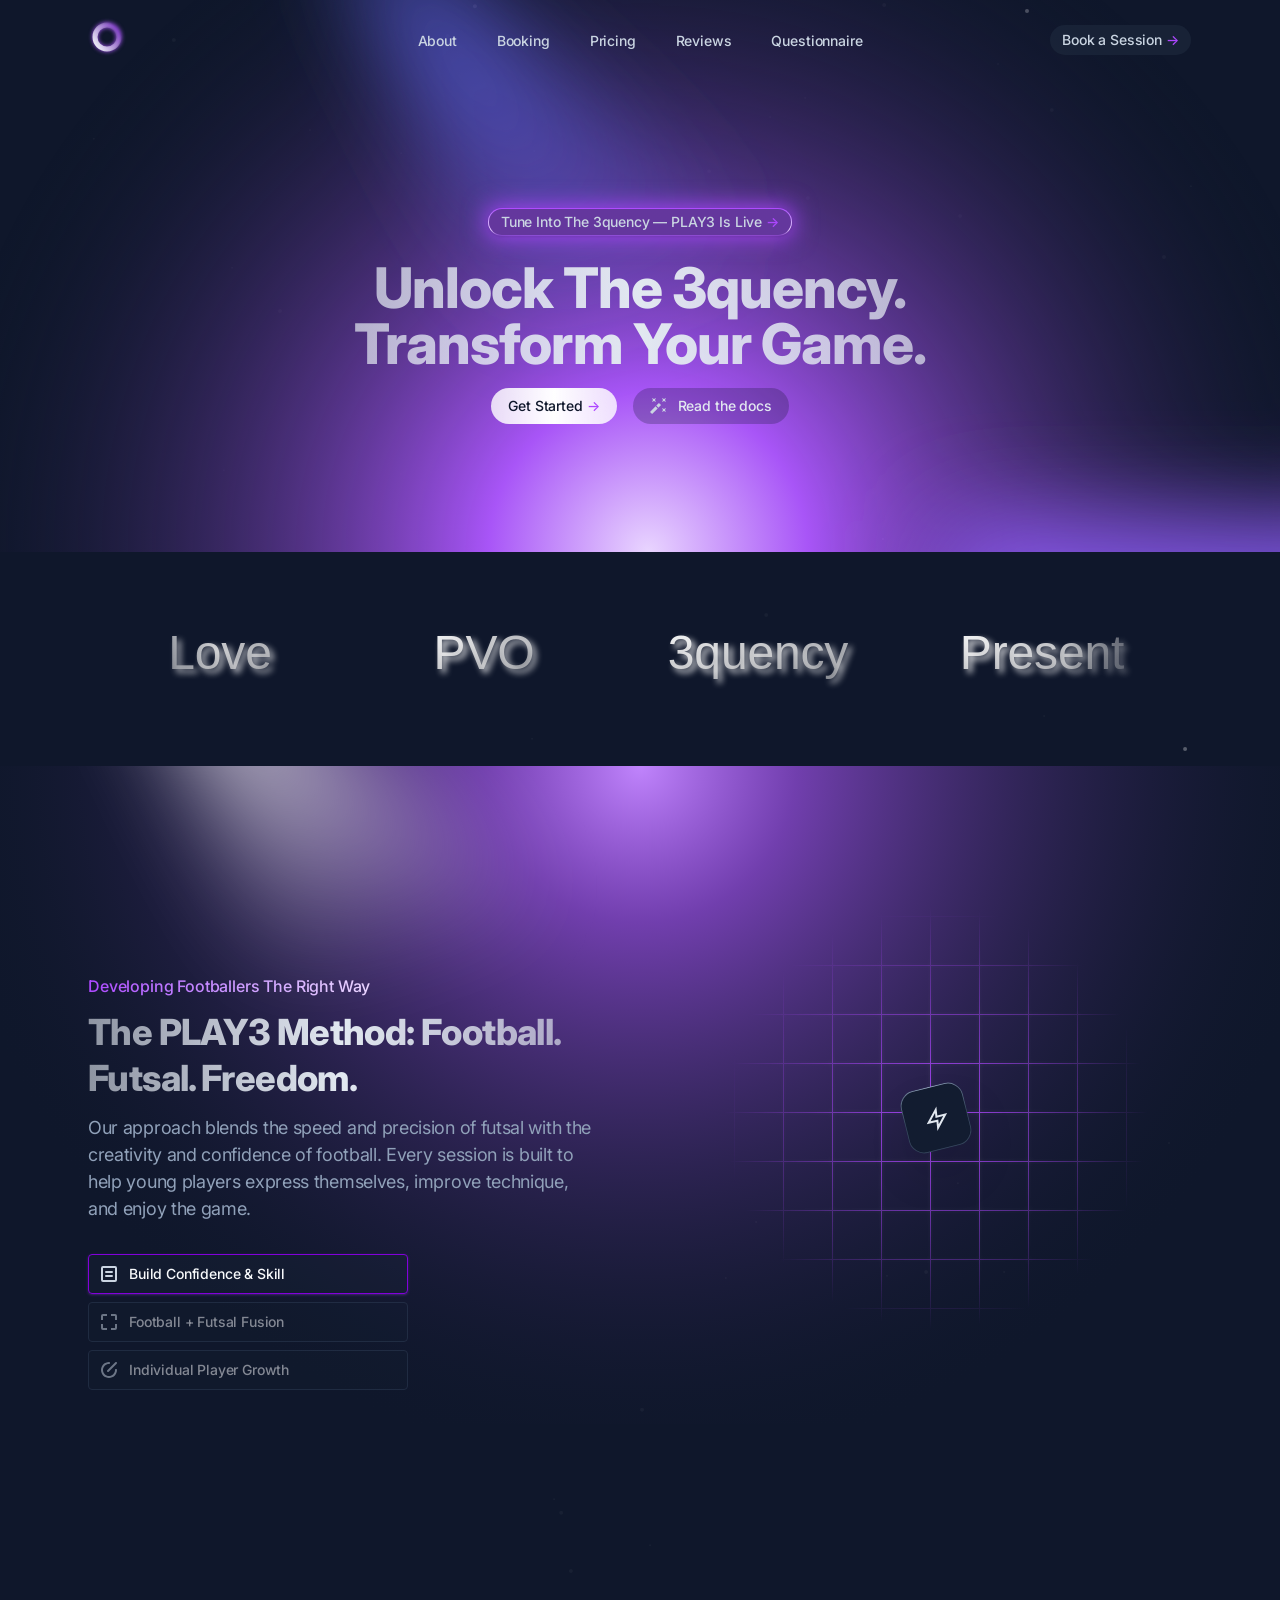
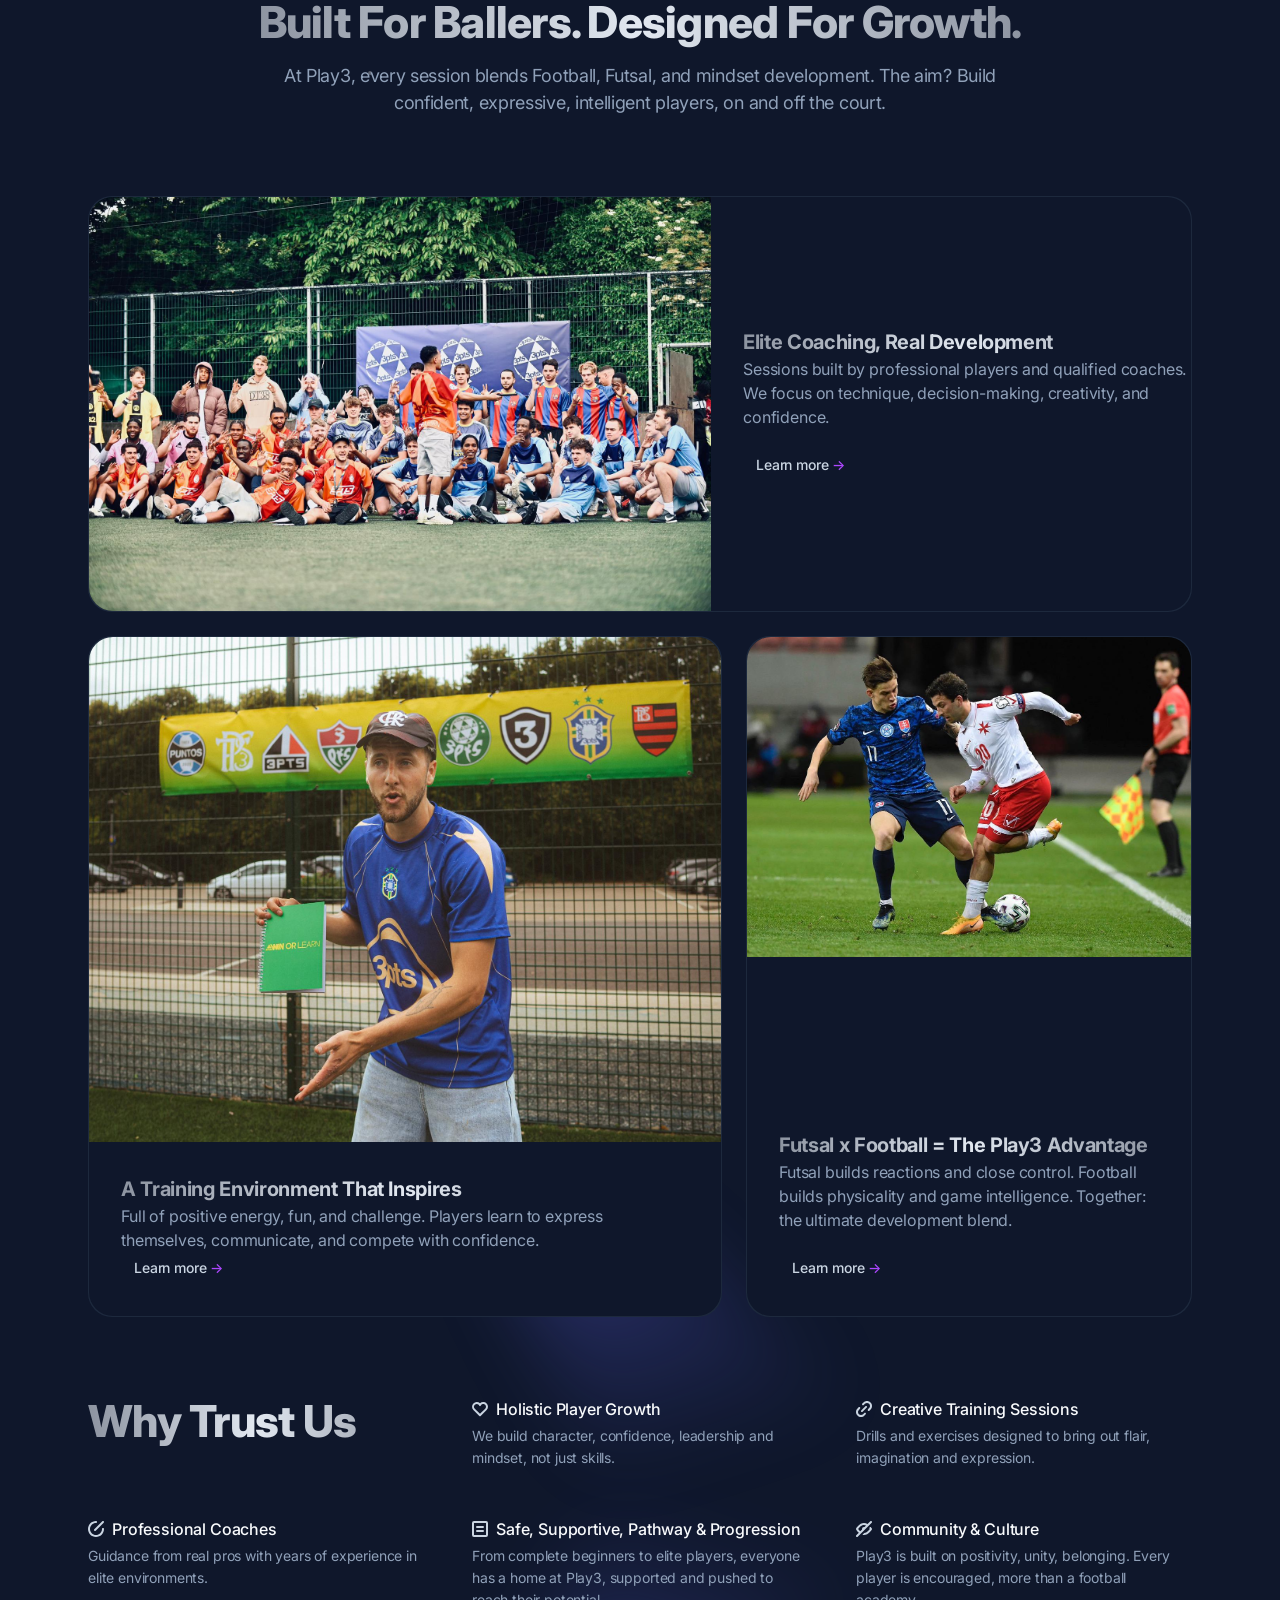
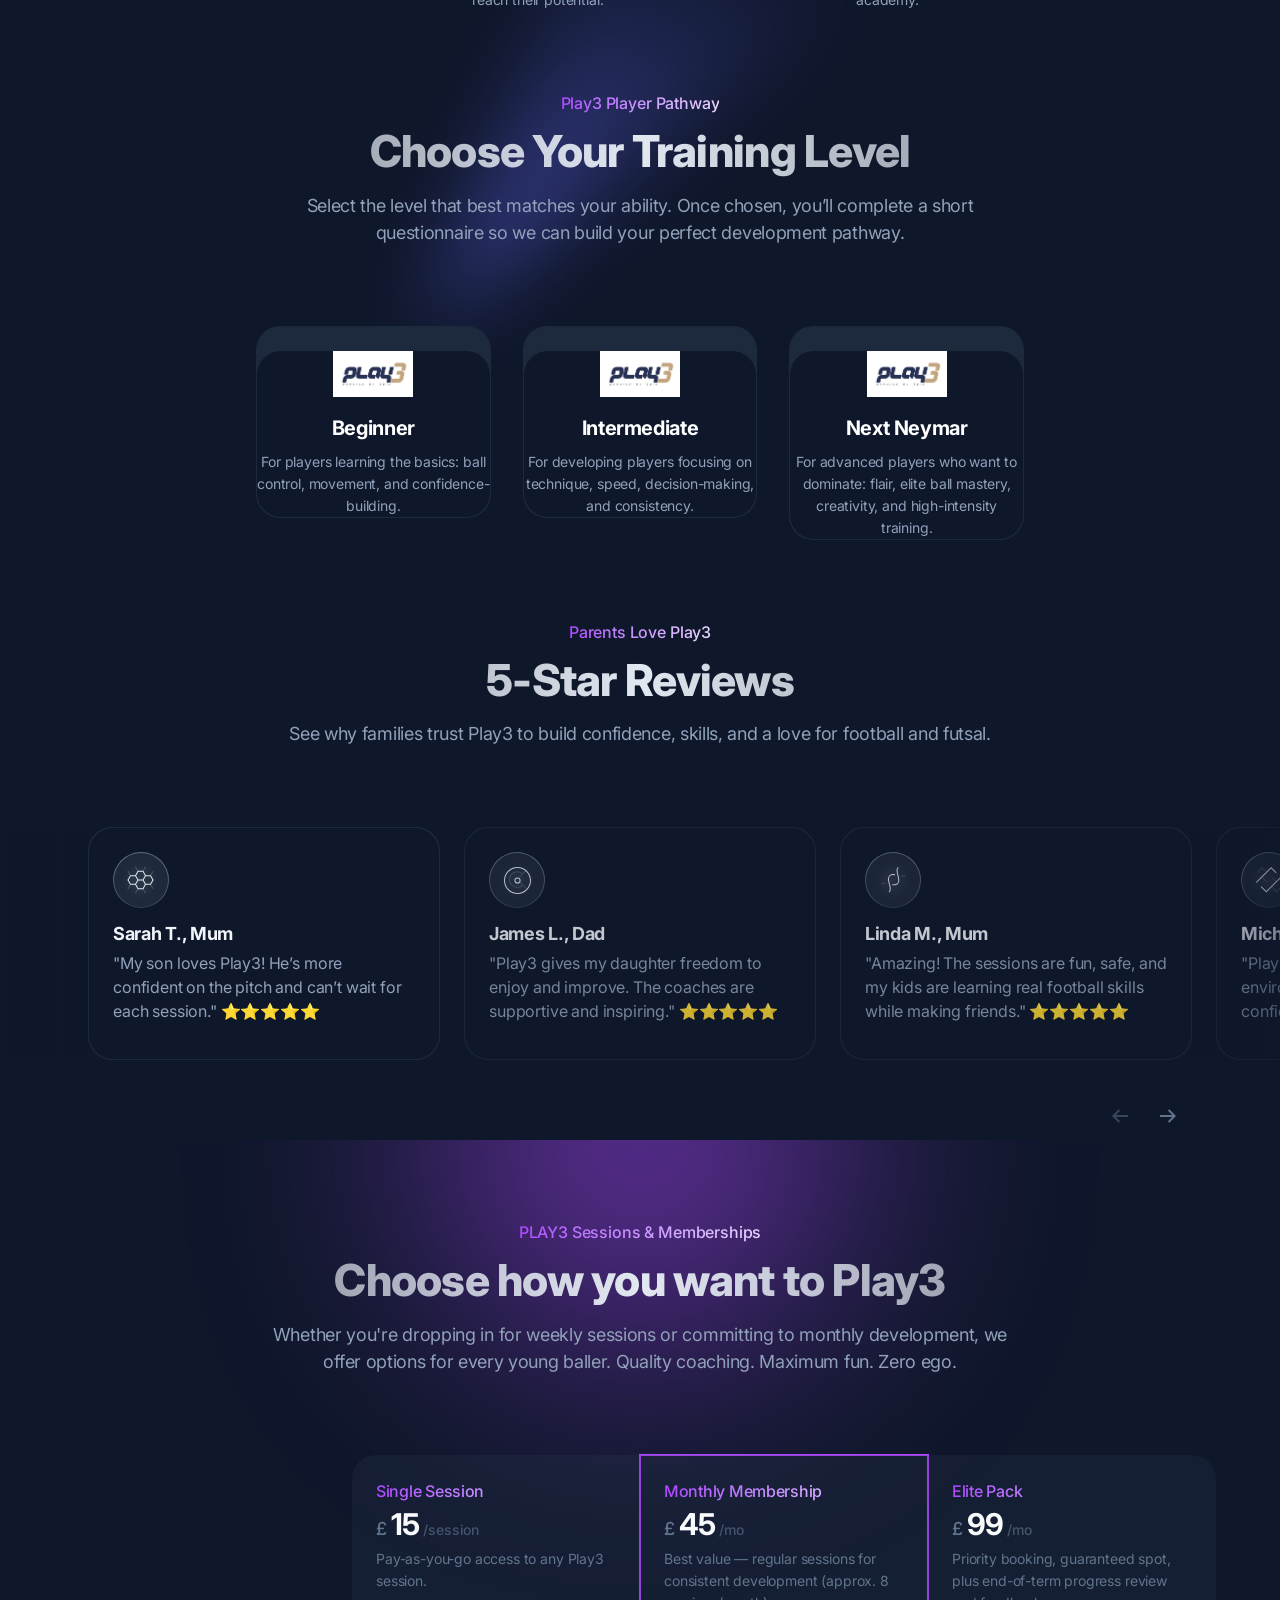
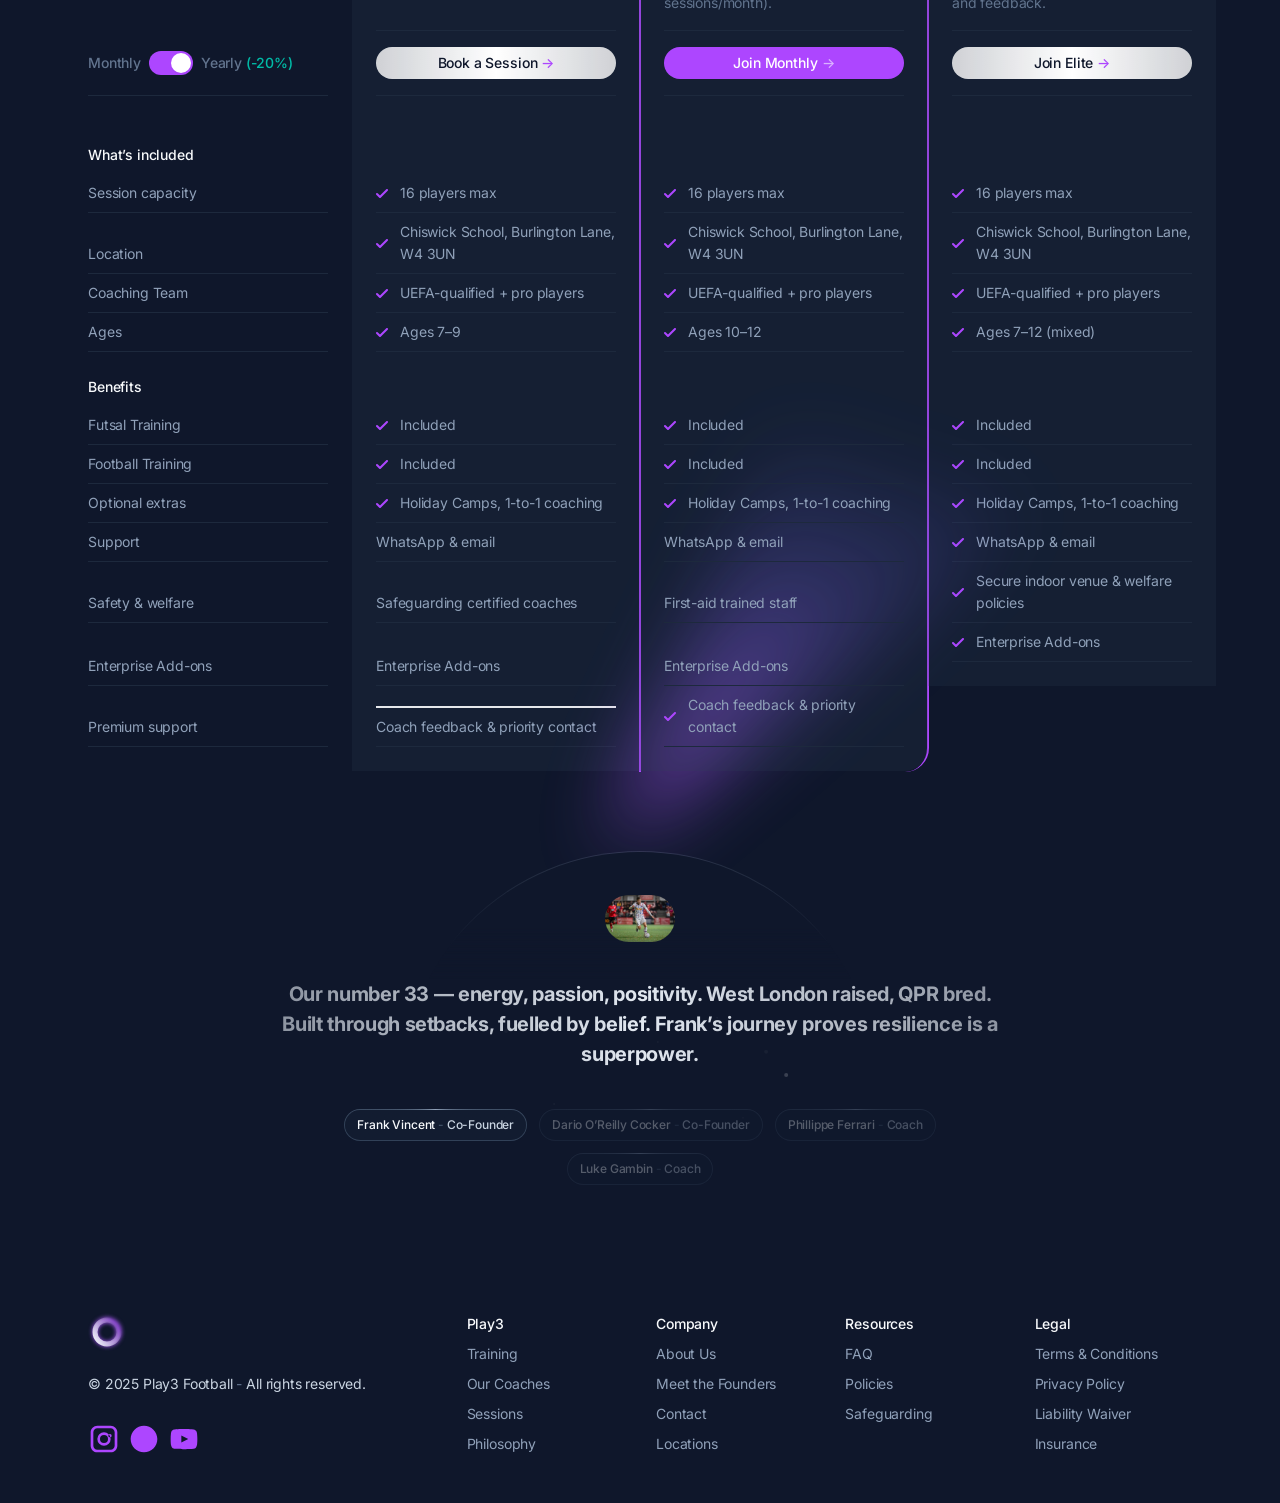
==== commit fef11571: "pictures added" ====
--- a/stellar-html/index.html
+++ b/stellar-html/index.html
@@ -525,8 +525,7 @@
                 </div>
             </section>
 
-
-            <!-- Features #2 -->
+          <!-- Features #2 -->
             <section class="relative">
 
                 <!-- Particles animation -->
@@ -562,108 +561,125 @@
                             <!-- Grid -->
                             <div class="grid md:grid-cols-12 gap-6 group" data-highlighter>
                                 <!-- Box #1 -->
-                                <div class="md:col-span-12" data-aos="fade-down">
-                                    <div class="relative h-full bg-slate-800 rounded-3xl p-px before:absolute before:w-96 before:h-96 before:-left-48 before:-top-48 before:bg-purple-500 before:rounded-full before:opacity-0 before:pointer-events-none before:transition-opacity before:duration-500 before:translate-x-[var(--mouse-x)] before:translate-y-[var(--mouse-y)] hover:before:opacity-20 before:z-30 before:blur-[100px] after:absolute after:inset-0 after:rounded-[inherit] after:opacity-0 after:transition-opacity after:duration-500 after:[background:radial-gradient(250px_circle_at_var(--mouse-x)_var(--mouse-y),var(--color-slate-400),transparent)] group-hover:after:opacity-100 after:z-10 overflow-hidden">
-                                        <div class="relative h-full bg-slate-900 rounded-[inherit] z-20 overflow-hidden">
-                                            <div class="flex flex-col md:flex-row md:items-center md:justify-between">
-                                                <!-- Blurred shape -->
-                                                <div class="absolute right-0 top-0 blur-2xl" aria-hidden="true">
-                                                    <svg xmlns="http://www.w3.org/2000/svg" width="342" height="393">
-                                                        <defs>
-                                                            <linearGradient id="bs-a" x1="19.609%" x2="50%" y1="14.544%" y2="100%">
-                                                                <stop offset="0%" stop-color="#6366F1" />
-                                                                <stop offset="100%" stop-color="#6366F1" stop-opacity="0" />
-                                                            </linearGradient>
-                                                        </defs>
-                                                        <path fill="url(#bs-a)" fill-rule="evenodd" d="m104 .827 461 369-284 58z" transform="translate(0 -112.827)" opacity=".7" />
-                                                    </svg>
-                                                </div>
-                                                <!-- Radial gradient -->
-                                                <div class="absolute flex items-center justify-center bottom-0 translate-y-1/2 left-1/2 -translate-x-1/2 pointer-events-none -z-10 h-full aspect-square" aria-hidden="true">
-                                                    <div class="absolute inset-0 translate-z-0 bg-purple-500 rounded-full blur-[120px] opacity-70"></div>
-                                                    <div class="absolute w-1/4 h-1/4 translate-z-0 bg-purple-400 rounded-full blur-[40px]"></div>
-                                                </div>
-    
-    
-                                                <!-- Text -->
-                                                <div class="md:max-w-[480px] shrink-0 order-1 md:order-none p-6 pt-0 md:p-8 md:pr-0">
-                                                    <div class="mb-5">
-                                                        <div>
-                                                            <h3 class="inline-flex text-xl font-bold bg-clip-text text-transparent bg-linear-to-r from-slate-200/60 via-slate-200 to-slate-200/60 pb-1">Elite Coaching, Real Development</h3>
-                                                            <p class="text-slate-400">Sessions built by professional players and qualified coaches.
-We focus on technique, decision-making, creativity, and confidence, giving every young baller the space to grow.</p>
-                                                        </div>
-                                                    </div>
-                                                    <div>
-                                                        <a class="btn-sm text-slate-300 hover:text-white transition duration-150 ease-in-out group [background:linear-gradient(var(--color-slate-900),var(--color-slate-900))_padding-box,conic-gradient(var(--color-slate-400),var(--color-slate-700)_25%,var(--color-slate-700)_75%,var(--color-slate-400)_100%)_border-box] relative before:absolute before:inset-0 before:bg-slate-800/30 before:rounded-full before:pointer-events-none" href="#0">
-                                                            <span class="relative inline-flex items-center">
-                                                                Learn more <span class="tracking-normal text-purple-500 group-hover:translate-x-0.5 transition-transform duration-150 ease-in-out ml-1">-&gt;</span>
-                                                            </span>
-                                                        </a>
-                                                    </div>
-                                                </div>
-                                                <!-- Image -->
-                                                <div class="relative w-full h-64 md:h-auto overflow-hidden">
-                                                    <img class="absolute bottom-0 left-1/2 -translate-x-1/2 mx-auto max-w-none md:relative md:left-0 md:translate-x-0" src="./images/feature-image-01.png" width="504" height="400" alt="Feature 01">
-                                                </div>
-                                            </div>
-                                        </div>
-                                    </div>
-                                </div>
-                                <!-- Box #2 -->
-                                <div class="md:col-span-7" data-aos="fade-down">
-                                    <div class="relative h-full bg-slate-800 rounded-3xl p-px before:absolute before:w-96 before:h-96 before:-left-48 before:-top-48 before:bg-purple-500 before:rounded-full before:opacity-0 before:pointer-events-none before:transition-opacity before:duration-500 before:translate-x-[var(--mouse-x)] before:translate-y-[var(--mouse-y)] hover:before:opacity-20 before:z-30 before:blur-[100px] after:absolute after:inset-0 after:rounded-[inherit] after:opacity-0 after:transition-opacity after:duration-500 after:[background:radial-gradient(250px_circle_at_var(--mouse-x)_var(--mouse-y),var(--color-slate-400),transparent)] group-hover:after:opacity-100 after:z-10 overflow-hidden">
-                                        <div class="relative h-full bg-slate-900 rounded-[inherit] z-20 overflow-hidden">
-                                            <div class="flex flex-col">
-                                                <!-- Radial gradient -->
-                                                <div class="absolute bottom-0 translate-y-1/2 left-1/2 -translate-x-1/2 pointer-events-none -z-10 w-1/2 aspect-square" aria-hidden="true">
-                                                    <div class="absolute inset-0 translate-z-0 bg-slate-800 rounded-full blur-[80px]"></div>
-                                                </div>
-                                                <!-- Text -->
-                                                <div class="md:max-w-[480px] shrink-0 order-1 md:order-none p-6 pt-0 md:p-8">
-                                                    <div>
-                                                        <h3 class="inline-flex text-xl font-bold bg-clip-text text-transparent bg-linear-to-r from-slate-200/60 via-slate-200 to-slate-200/60 pb-1">A Training Environment That Inspires</h3>
-                                                        <p class="text-slate-400">Our sessions are full of positive energy, lots of fun, and challenging.
-Players learn to express themselves, communicate, and compete with positive energy, the Play3 way.</p>
-                                                    </div>
-                                                </div>
-                                                <!-- Image -->
-                                                <div class="relative w-full h-64 md:h-auto overflow-hidden md:pb-8">
-                                                    <img class="absolute bottom-0 left-1/2 -translate-x-1/2 mx-auto max-w-none md:max-w-full md:relative md:left-0 md:translate-x-0" src="./images/feature-image-02.png" width="536" height="230" alt="Feature 02">
-                                                </div>
-                                            </div>
-                                        </div>
-                                    </div>
-                                </div>
-                                <!-- Box #3 -->
-                                <div class="md:col-span-5" data-aos="fade-down">
-                                    <div class="relative h-full bg-slate-800 rounded-3xl p-px before:absolute before:w-96 before:h-96 before:-left-48 before:-top-48 before:bg-purple-500 before:rounded-full before:opacity-0 before:pointer-events-none before:transition-opacity before:duration-500 before:translate-x-[var(--mouse-x)] before:translate-y-[var(--mouse-y)] hover:before:opacity-20 before:z-30 before:blur-[100px] after:absolute after:inset-0 after:rounded-[inherit] after:opacity-0 after:transition-opacity after:duration-500 after:[background:radial-gradient(250px_circle_at_var(--mouse-x)_var(--mouse-y),var(--color-slate-400),transparent)] group-hover:after:opacity-100 after:z-10 overflow-hidden">
-                                        <div class="relative h-full bg-slate-900 rounded-[inherit] z-20 overflow-hidden">
-                                            <div class="flex flex-col">
-                                                <!-- Radial gradient -->
-                                                <div class="absolute bottom-0 translate-y-1/2 left-1/2 -translate-x-1/2 pointer-events-none -z-10 w-1/2 aspect-square" aria-hidden="true">
-                                                    <div class="absolute inset-0 translate-z-0 bg-slate-800 rounded-full blur-[80px]"></div>
-                                                </div>
-                                                <!-- Text -->
-                                                <div class="md:max-w-[480px] shrink-0 order-1 md:order-none p-6 pt-0 md:p-8">
-                                                    <div>
-                                                        <h3 class="inline-flex text-xl font-bold bg-clip-text text-transparent bg-linear-to-r from-slate-200/60 via-slate-200 to-slate-200/60 pb-1">Futsal x Football = The Play3 Advantage</h3>
-                                                        <p class="text-slate-400">Futsal sharpens reactions, close control and creativity.
-Football builds physicality, positioning and game intelligence.
-Play3 blends both for unmatched development.</p>
-                                                    </div>
-                                                </div>
-                                                <!-- Image -->
-                                                <div class="relative w-full h-64 md:h-auto overflow-hidden md:pb-8">
-                                                    <img class="absolute bottom-0 left-1/2 -translate-x-1/2 mx-auto max-w-none md:max-w-full md:relative md:left-0 md:translate-x-0" src="./images/feature-image-03.png" width="230" height="230" alt="Feature 03">
-                                                </div>
-                                            </div>
-                                        </div>
-                                    </div>
-                                </div>
-                            </div>
-                        </div>
-
+<div class="md:col-span-12" data-aos="fade-down">
+    <div class="relative h-full bg-slate-800 rounded-3xl p-px overflow-hidden">
+        <div class="relative h-full bg-slate-900 rounded-[inherit] z-20 overflow-hidden">
+
+            <div class="flex flex-col md:flex-row md:items-center md:justify-between">
+
+                <!-- IMAGE (Replace with your own football photo) -->
+                <div class="relative w-full h-64 md:h-auto overflow-hidden bg-slate-800">
+                    <img 
+                        src="./images/dariospeech.jpg" 
+                        alt="Football Coaching"
+                        class="object-cover w-full h-full"
+                    />
+                </div>
+
+                <!-- TEXT -->
+                <div class="md:max-w-[480px] shrink-0 p-6 md:p-8 md:pr-0">
+                    <h3 class="text-xl font-bold bg-clip-text text-transparent bg-linear-to-r from-slate-200/60 via-slate-200 to-slate-200/60 pb-2">
+                        Elite Coaching, Real Development
+                    </h3>
+                    <p class="text-slate-400 mb-5">
+                        Sessions built by professional players and qualified coaches.
+                        We focus on technique, decision-making, creativity, and confidence.
+                    </p>
+                    
+                    <!-- Button -->
+                    <a class="btn-sm text-slate-300 hover:text-white transition duration-150 ease-in-out"
+                       href="about.html">
+                       Learn more <span class="text-purple-500 ml-1">→</span>
+                    </a>
+                </div>
+
+            </div>
+
+        </div>
+    </div>
+</div>
+
+                             <!-- Box #2 -->
+<div class="md:col-span-7" data-aos="fade-down">
+    <div class="relative h-full bg-slate-800 rounded-3xl p-px overflow-hidden">
+        <div class="relative h-full bg-slate-900 rounded-[inherit] z-20 overflow-hidden">
+
+            <div class="flex flex-col">
+
+                <!-- IMAGE -->
+                <div class="relative w-full h-64 md:h-auto overflow-hidden">
+                    <img 
+                        src="./images/vinnycoaching.jpg" 
+                        alt="Training Environment"
+                        class="object-cover w-full h-full"
+                    />
+                </div>
+
+                <!-- TEXT -->
+                <div class="p-6 md:p-8">
+                    <h3 class="text-xl font-bold bg-clip-text text-transparent bg-linear-to-r from-slate-200/60 via-slate-200 to-slate-200/60 pb-2">
+                        A Training Environment That Inspires
+                    </h3>
+                    <p class="text-slate-400">
+                        Full of positive energy, fun, and challenge. Players learn to express
+                        themselves, communicate, and compete with confidence.
+                    </p>
+                    <a class="btn-sm text-slate-300 hover:text-white transition duration-150 ease-in-out"
+   href="about.html">
+   Learn more <span class="text-purple-500 ml-1">→</span>
+</a>
+
+                </div>
+
+            </div>
+
+        </div>
+    </div>
+</div>
+
+<!-- Box #3 -->
+<div class="md:col-span-5 min-h-[650px]" data-aos="fade-down">
+    <div class="relative h-full bg-slate-800 rounded-3xl p-px overflow-hidden">
+        <div class="relative h-full bg-slate-900 rounded-[inherit] z-20 overflow-hidden">
+
+            <div class="flex flex-col justify-between h-full">
+
+                <!-- IMAGE -->
+                <div class="relative w-full h-80 md:h-96 overflow-hidden flex-shrink-0">
+                    <img 
+                        src="./images/gambo1.jpg" 
+                        alt="Futsal and Football"
+                        class="object-cover w-full h-full"
+                    />
+                </div>
+
+                <!-- TEXT -->
+                <div class="p-6 md:p-8">
+                    <h3 class="text-xl font-bold bg-clip-text text-transparent bg-linear-to-r from-slate-200/60 via-slate-200 to-slate-200/60 pb-2">
+                        Futsal x Football = The Play3 Advantage
+                    </h3>
+                    <p class="text-slate-400 mb-5">
+                        Futsal builds reactions and close control. Football builds physicality 
+                        and game intelligence. Together: the ultimate development blend.
+                    </p>
+
+                    <a class="btn-sm text-slate-300 hover:text-white transition duration-150 ease-in-out"
+                       href="about.html">
+                       Learn more <span class="text-purple-500 ml-1">→</span>
+                    </a>
+                </div>
+
+            </div>
+
+        </div>
+    </div>
+</div>
+
+
+ </section>
+
+     <section>
+                <div class="relative max-w-6xl mx-auto px-4 sm:px-6">
                         <!-- Features list -->
                         <div class="grid md:grid-cols-3 gap-8 md:gap-12">
                              <h2 class="h2 bg-clip-text text-transparent bg-linear-to-r from-slate-200/60 via-slate-200 to-slate-200/60 pb-4">
@@ -758,53 +774,55 @@
                 </p>
             </div>
 
-            <!-- Level Cards -->
-            <div class="max-w-3xl mx-auto grid gap-8 md:grid-cols-3">
-
-                <!-- Beginner -->
-                <a href="questionnaire.html?level=beginner" class="group" data-highlighter>
-                    <div class="relative bg-slate-800 rounded-3xl p-px before:absolute before:w-96 before:h-96 before:-left-48 before:-top-48 before:bg-purple-500 before:rounded-full before:opacity-0 before:pointer-events-none before:transition-opacity before:duration-500 hover:before:opacity-20 before:z-30 before:blur-[100px] after:absolute after:inset-0 after:rounded-[inherit] after:opacity-0 after:transition-opacity after:duration-500 after:[background:radial-gradient(250px_circle_at_var(--mouse-x)_var(--mouse-y),var(--color-slate-400),transparent)] group-hover:after:opacity-100 after:z-10 overflow-hidden">
-                        <div class="relative h-full bg-slate-900 rounded-[inherit] z-20 p-8 text-center">
-                            <img src="./images/level-beginner.svg" class="mx-auto mb-4" width="80" height="80" alt="Beginner Level Icon">
-                            <h3 class="text-xl font-bold text-white mb-2">Beginner</h3>
-                            <p class="text-slate-400 text-sm">
-                                For players learning the basics: ball control, movement, and confidence-building.
-                            </p>
-                        </div>
-                    </div>
-                </a>
-
-                <!-- Intermediate -->
-                <a href="questionnaire.html?level=intermediate" class="group" data-highlighter>
-                    <div class="relative bg-slate-800 rounded-3xl p-px before:absolute before:w-96 before:h-96 before:-left-48 before:-top-48 before:bg-purple-500 before:rounded-full before:opacity-0 before:pointer-events-none before:transition-opacity before:duration-500 hover:before:opacity-20 before:z-30 before:blur-[100px] after:absolute after:inset-0 after:rounded-[inherit] after:opacity-0 after:transition-opacity after:duration-500 after:[background:radial-gradient(250px_circle_at_var(--mouse-x)_var(--mouse-y),var(--color-slate-400),transparent)] group-hover:after:opacity-100 after:z-10 overflow-hidden">
-                        <div class="relative h-full bg-slate-900 rounded-[inherit] z-20 p-8 text-center">
-                            <img src="./images/level-intermediate.svg" class="mx-auto mb-4" width="80" height="80" alt="Intermediate Level Icon">
-                            <h3 class="text-xl font-bold text-white mb-2">Intermediate</h3>
-                            <p class="text-slate-400 text-sm">
-                                For developing players focusing on technique, speed, decision-making, and consistency.
-                            </p>
-                        </div>
-                    </div>
-                </a>
-
-                <!-- Next Neymar -->
-                <a href="questionnaire.html?level=next-neymar" class="group" data-highlighter>
-                    <div class="relative bg-slate-800 rounded-3xl p-px before:absolute before:w-96 before:h-96 before:-left-48 before:-top-48 before:bg-purple-500 before:rounded-full before:opacity-0 before:pointer-events-none before:transition-opacity before:duration-500 hover:before:opacity-20 before:z-30 before:blur-[100px] after:absolute after:inset-0 after:rounded-[inherit] after:opacity-0 after:transition-opacity after:duration-500 after:[background:radial-gradient(250px_circle_at_var(--mouse-x)_var(--mouse-y),var(--color-slate-400),transparent)] group-hover:after:opacity-100 after:z-10 overflow-hidden">
-                        <div class="relative h-full bg-slate-900 rounded-[inherit] z-20 p-8 text-center">
-                            <img src="./images/level-neymar.svg" class="mx-auto mb-4" width="80" height="80" alt="Next Neymar Level Icon">
-                            <h3 class="text-xl font-bold text-white mb-2">Next Neymar</h3>
-                            <p class="text-slate-400 text-sm">
-                                For advanced players who want to dominate: flair, elite ball mastery, creativity, and high-intensity training.
-                            </p>
-                        </div>
-                    </div>
-                </a>
-
-            </div>
+          <!-- Level Cards -->
+<div class="max-w-3xl mx-auto grid gap-8 md:grid-cols-3">
+
+    <!-- Beginner -->
+    <a href="questionnaire.html?level=beginner" class="group" data-highlighter>
+        <div class="relative bg-slate-800 rounded-3xl p-px before:absolute before:w-96 before:h-96 before:-left-48 before:-top-48 before:bg-purple-500 before:rounded-full before:opacity-0 before:pointer-events-none before:transition-opacity before:duration-500 hover:before:opacity-20 before:z-30 before:blur-[100px] after:absolute after:inset-0 after:rounded-[inherit] after:opacity-0 after:transition-opacity after:duration-500 after:[background:radial-gradient(250px_circle_at_var(--mouse-x)_var(--mouse-y),var(--color-slate-400),transparent)] group-hover:after:opacity-100 after:z-10 overflow-hidden">
+            <div class="relative h-full bg-slate-900 rounded-[inherit] z-20 p-8 text-center">
+                <img src="./images/play3logo.jpg" class="mx-auto mt-6 mb-4" width="80" height="80" alt="Beginner Level Icon">
+                <h3 class="text-xl font-bold text-white mb-2">Beginner</h3>
+                <p class="text-slate-400 text-sm">
+                    For players learning the basics: ball control, movement, and confidence-building.
+                </p>
+            </div>
+        </div>
+    </a>
+
+    <!-- Intermediate -->
+    <a href="questionnaire.html?level=intermediate" class="group" data-highlighter>
+        <div class="relative bg-slate-800 rounded-3xl p-px before:absolute before:w-96 before:h-96 before:-left-48 before:-top-48 before:bg-purple-500 before:rounded-full before:opacity-0 before:pointer-events-none before:transition-opacity before:duration-500 hover:before:opacity-20 before:z-30 before:blur-[100px] after:absolute after:inset-0 after:rounded-[inherit] after:opacity-0 after:transition-opacity after:duration-500 after:[background:radial-gradient(250px_circle_at_var(--mouse-x)_var(--mouse-y),var(--color-slate-400),transparent)] group-hover:after:opacity-100 after:z-10 overflow-hidden">
+            <div class="relative h-full bg-slate-900 rounded-[inherit] z-20 p-8 text-center">
+                <img src="./images/play3logo.jpg" class="mx-auto mt-6 mb-4" width="80" height="80" alt="Intermediate Level Icon">
+                <h3 class="text-xl font-bold text-white mb-2">Intermediate</h3>
+                <p class="text-slate-400 text-sm">
+                    For developing players focusing on technique, speed, decision-making, and consistency.
+                </p>
+            </div>
+        </div>
+    </a>
+
+    <!-- Next Neymar -->
+    <a href="questionnaire.html?level=next-neymar" class="group" data-highlighter>
+        <div class="relative bg-slate-800 rounded-3xl p-px before:absolute before:w-96 before:h-96 before:-left-48 before:-top-48 before:bg-purple-500 before:rounded-full before:opacity-0 before:pointer-events-none before:transition-opacity before:duration-500 hover:before:opacity-20 before:z-30 before:blur-[100px] after:absolute after:inset-0 after:rounded-[inherit] after:opacity-0 after:transition-opacity after:duration-500 after:[background:radial-gradient(250px_circle_at_var(--mouse-x)_var(--mouse-y),var(--color-slate-400),transparent)] group-hover:after:opacity-100 after:z-10 overflow-hidden">
+            <div class="relative h-full bg-slate-900 rounded-[inherit] z-20 p-8 text-center">
+                <img src="./images/play3logo.jpg" class="mx-auto mt-6 mb-4" width="80" height="80" alt="Next Neymar Level Icon">
+                <h3 class="text-xl font-bold text-white mb-2">Next Neymar</h3>
+                <p class="text-slate-400 text-sm">
+                    For advanced players who want to dominate: flair, elite ball mastery, creativity, and high-intensity training.
+                </p>
+            </div>
+        </div>
+    </a>
+
+</div>
+
 
         </div>
     </div>
 </section>
+
 
 <section>    
     <div class="max-w-6xl mx-auto px-4 sm:px-6">
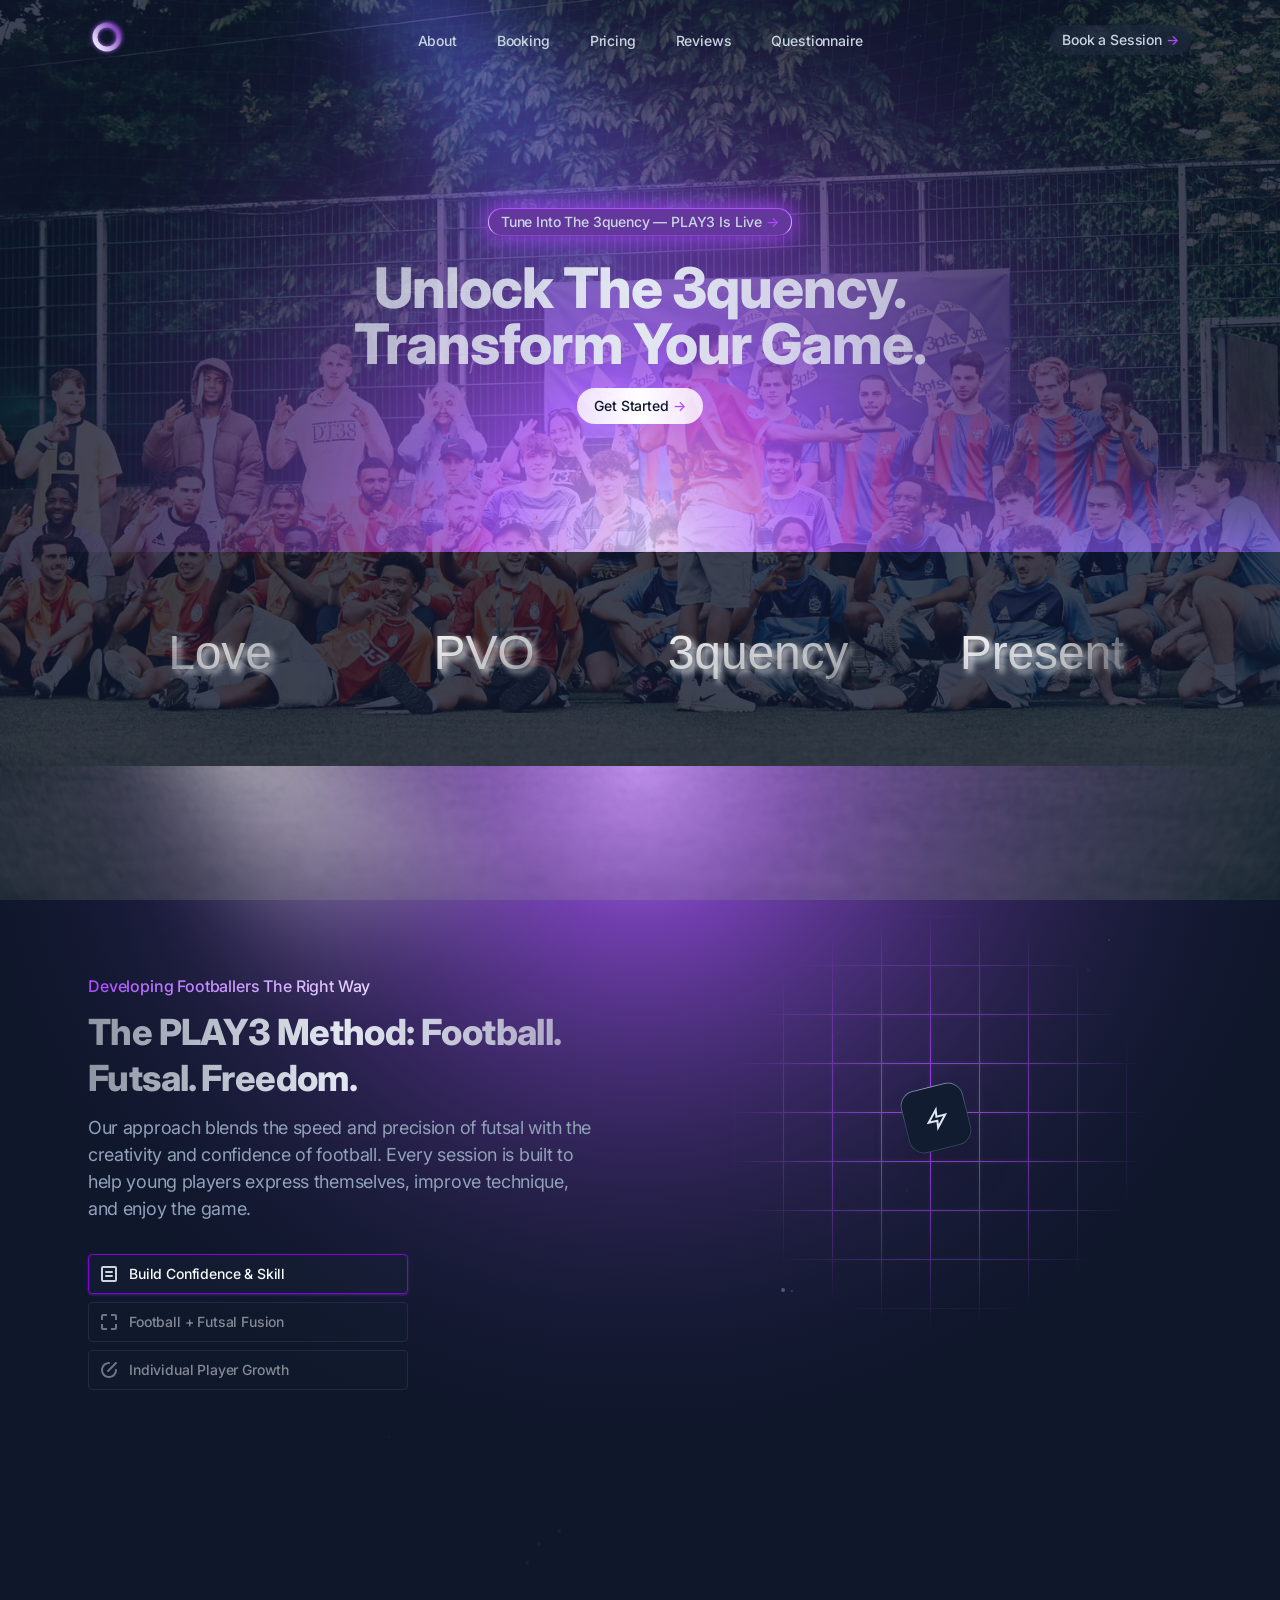
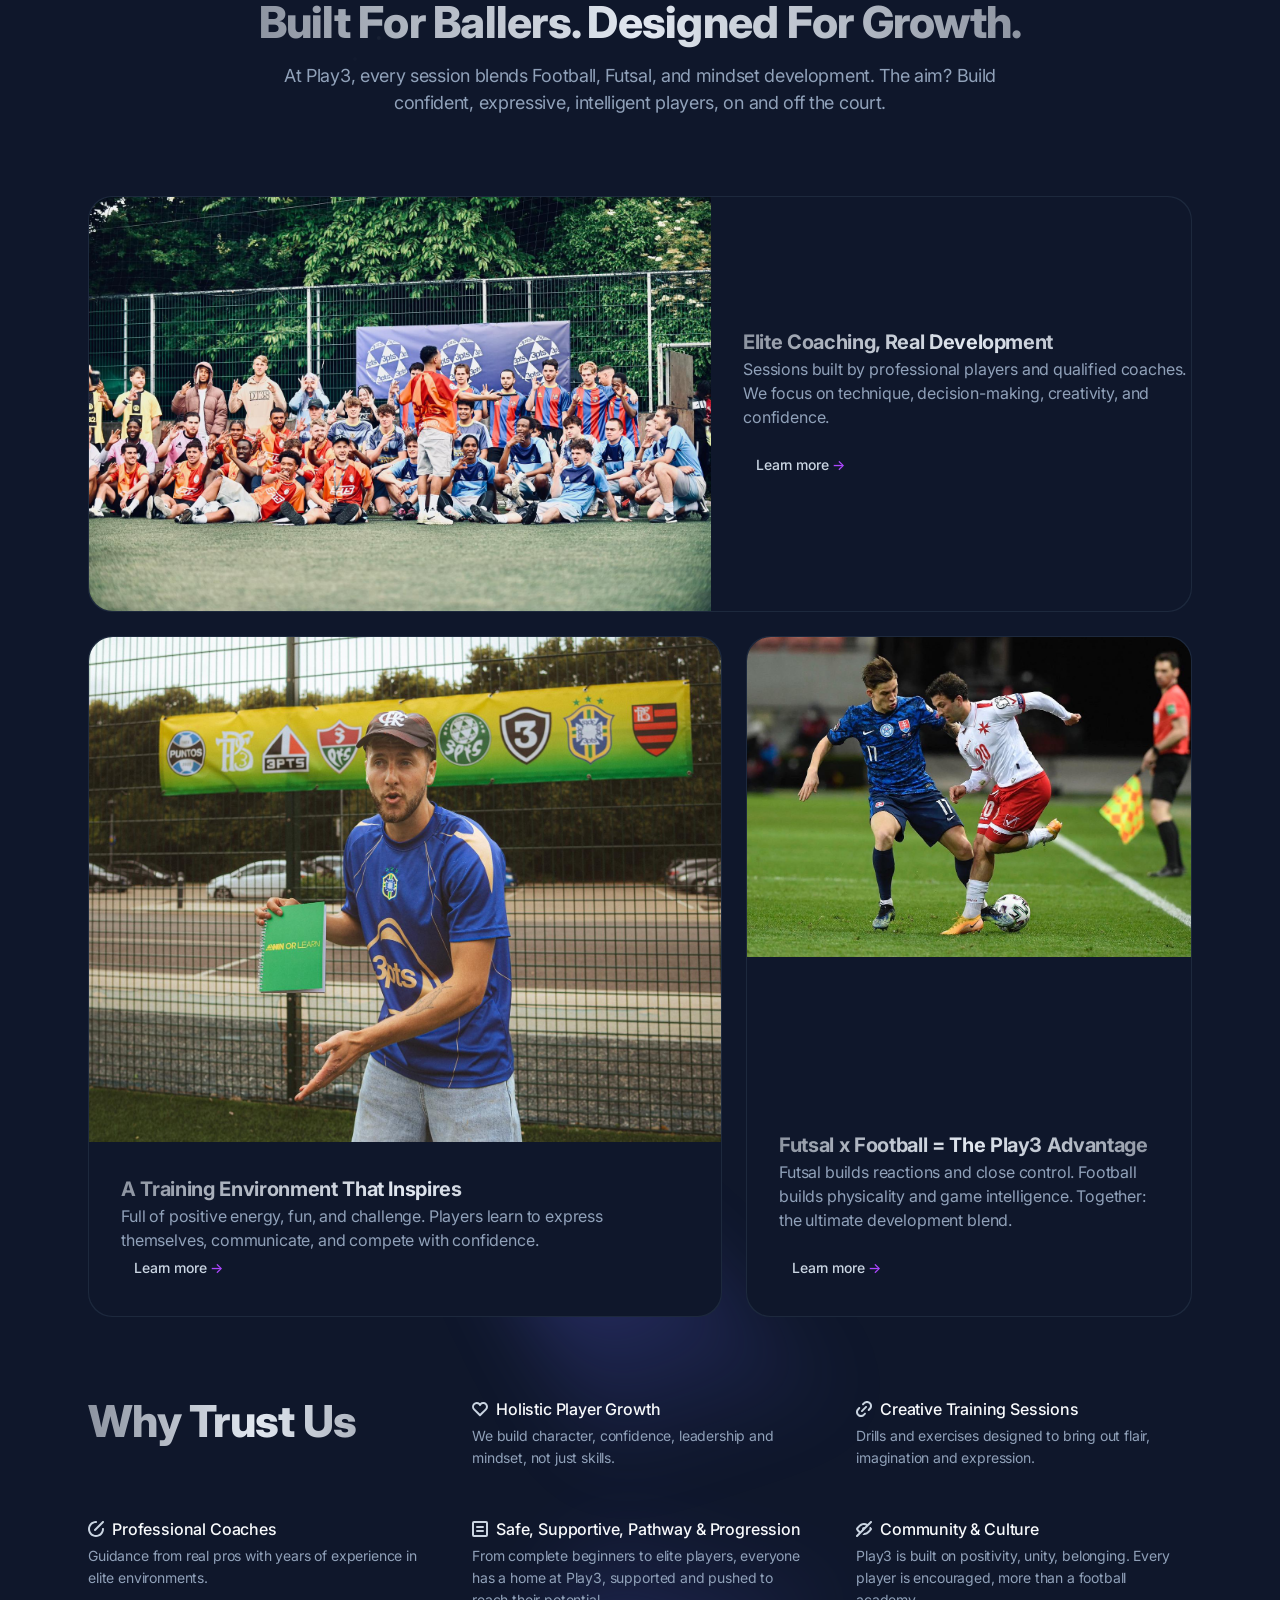
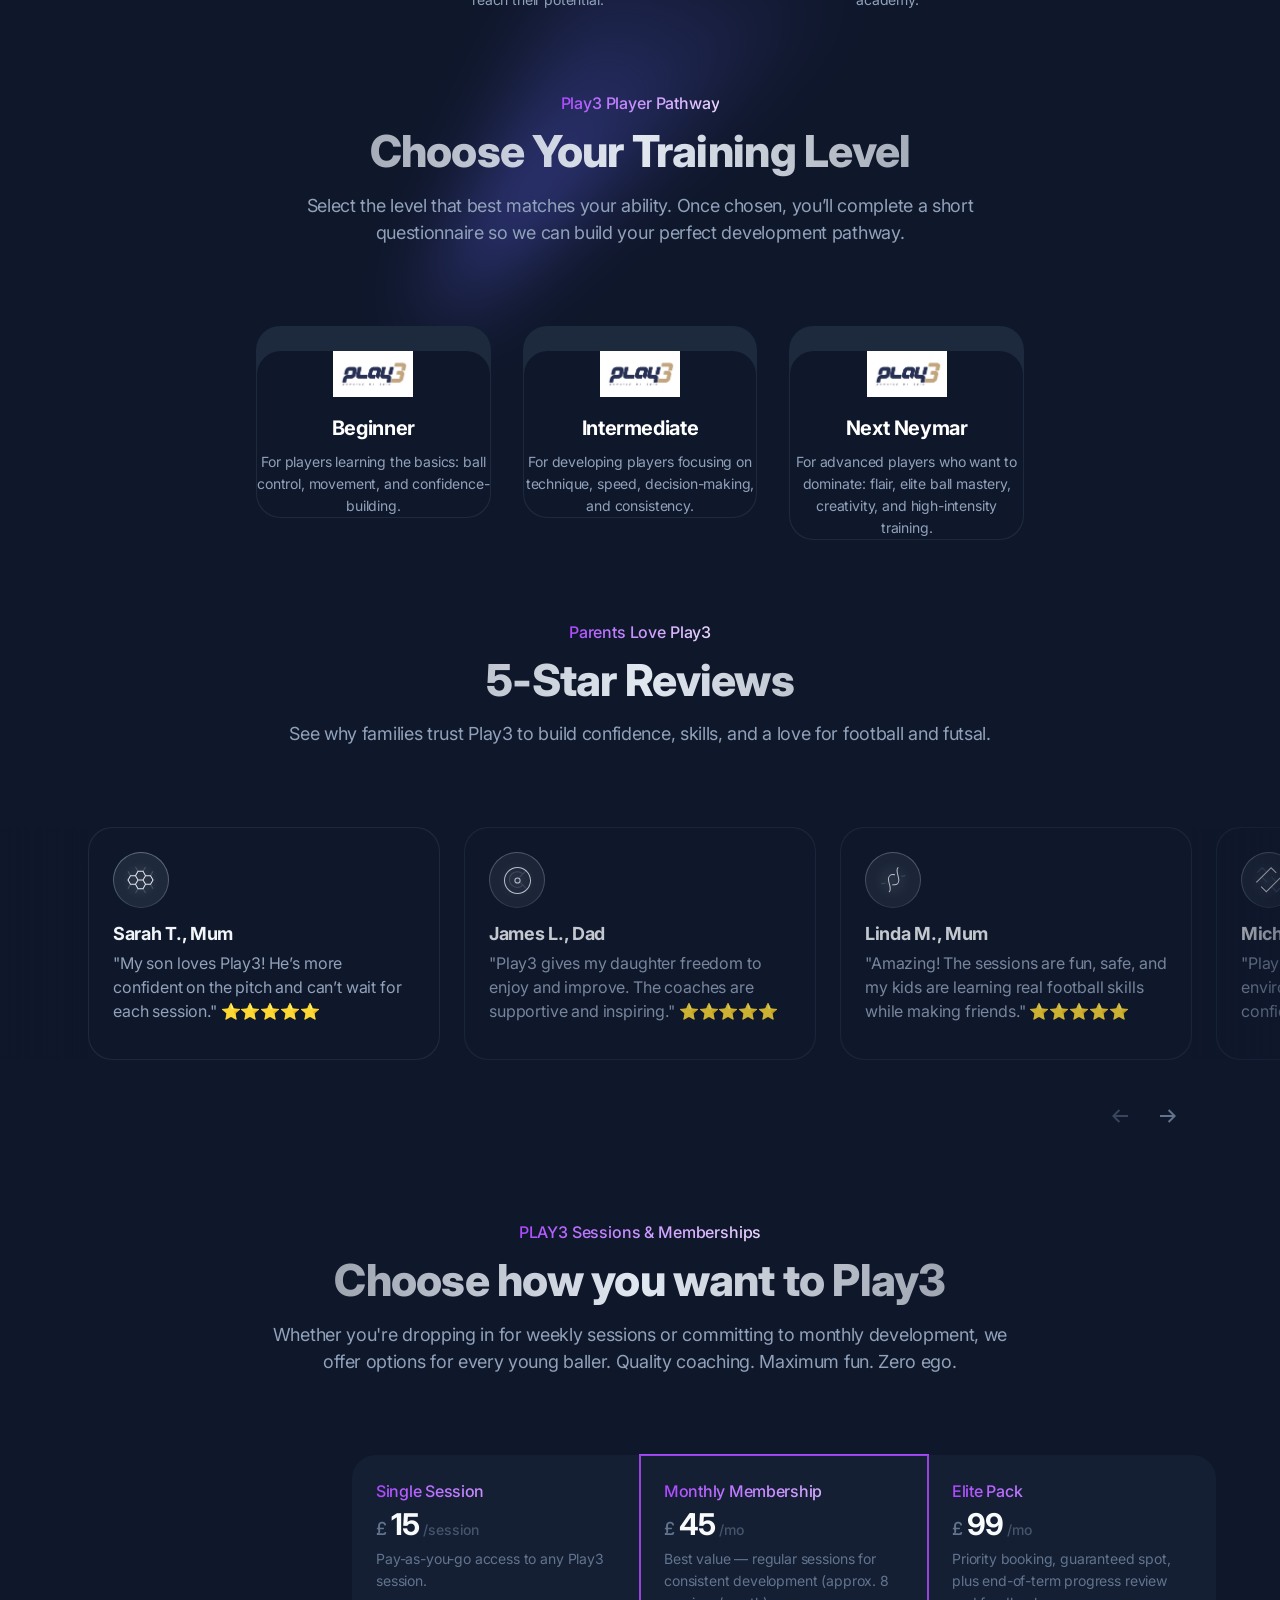
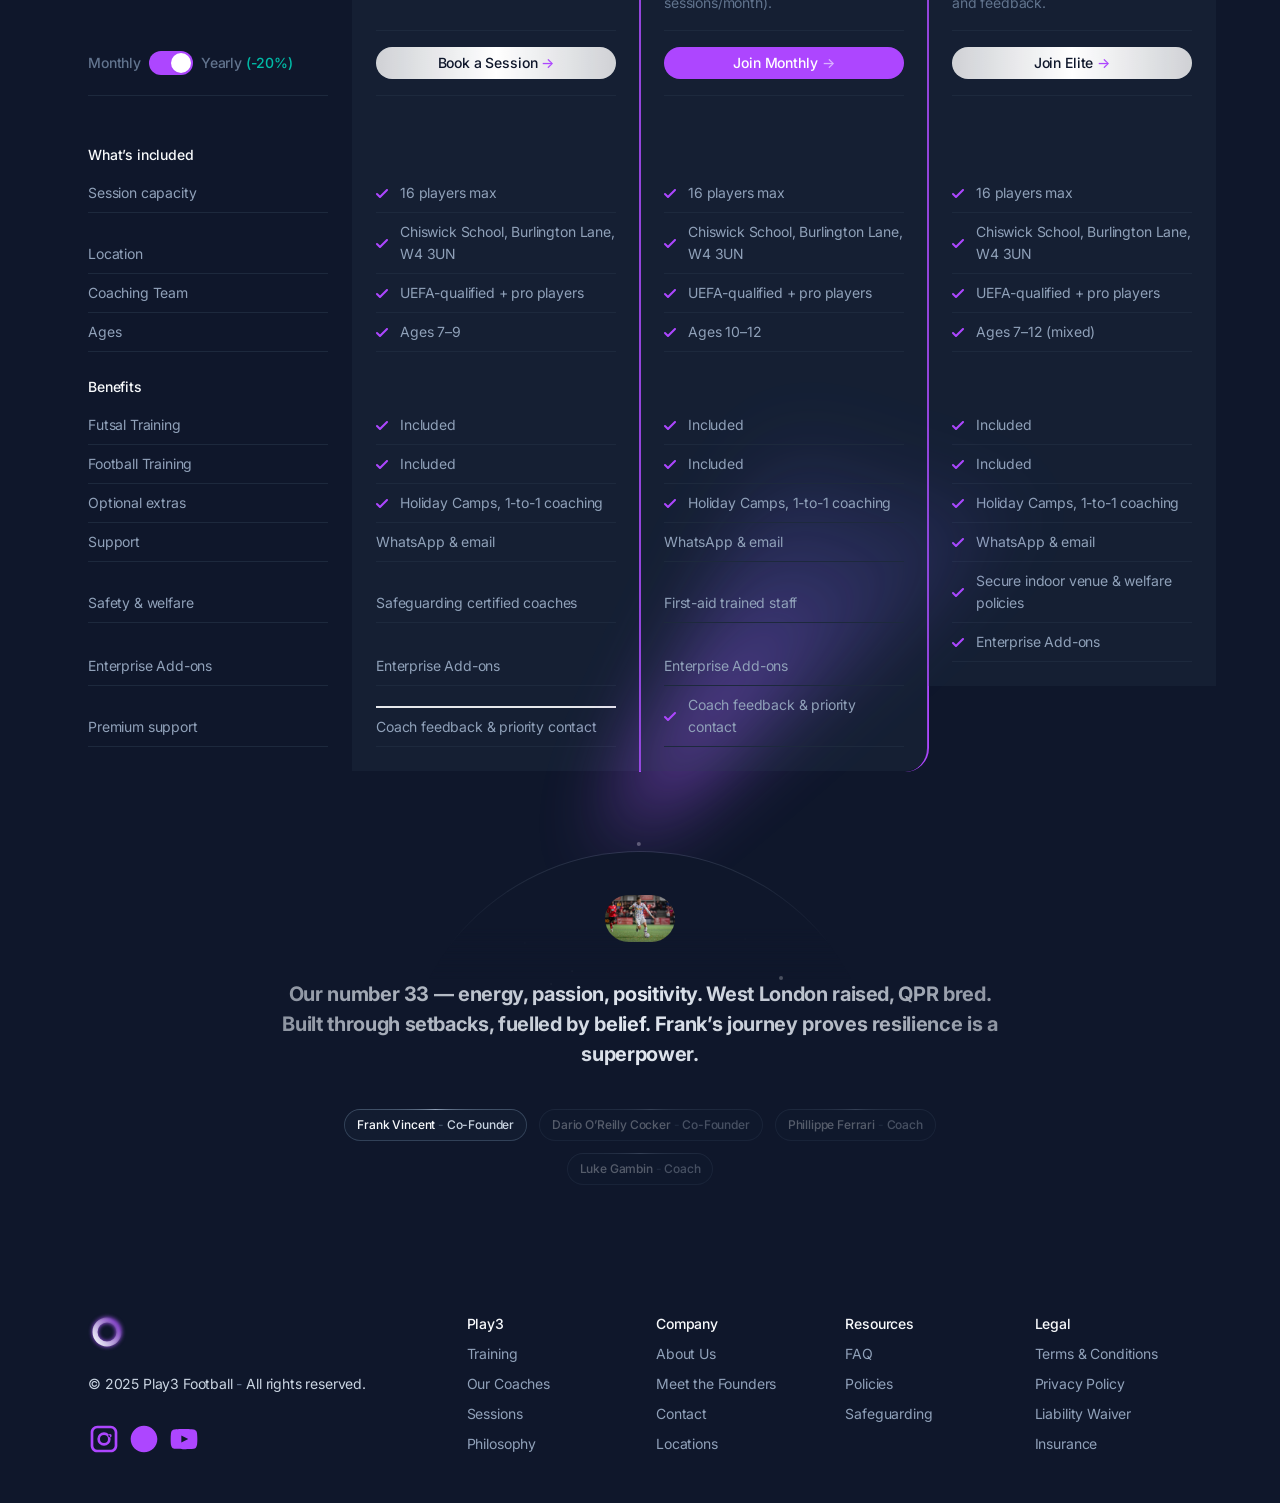
==== commit eb0aedc9: "added pictures to website" ====
--- a/stellar-html/index.html
+++ b/stellar-html/index.html
@@ -115,6 +115,13 @@
 
             <!-- Hero -->
             <section>
+                              <div class="absolute inset-0 -z-20 overflow-hidden opacity-20">
+    <img 
+        src="./images/dariospeech.jpg" 
+        class="w-full h-full object-cover" 
+        alt="FAQ Background"
+    />
+</div>
                 <div class="relative max-w-6xl mx-auto px-4 sm:px-6">
 
                     <!-- Particles animation -->
@@ -135,7 +142,7 @@
                         <div class="max-w-3xl mx-auto text-center">
                             <div class="mb-6" data-aos="fade-down">
                                 <div class="inline-flex relative before:absolute before:inset-0 before:bg-purple-500 before:blur-md">
-                                    <a class="btn-sm py-0.5 text-slate-300 hover:text-white transition duration-150 ease-in-out group [background:linear-gradient(var(--color-purple-500),var(--color-purple-500))_padding-box,linear-gradient(var(--color-purple-500),var(--color-purple-200)_75%,transparent_100%)_border-box] relative before:absolute before:inset-0 before:bg-slate-800/50 before:rounded-full before:pointer-events-none shadow-sm" href="#0">
+                                    <a class="btn-sm py-0.5 text-slate-300 hover:text-white transition duration-150 ease-in-out group [background:linear-gradient(var(--color-purple-500),var(--color-purple-500))_padding-box,linear-gradient(var(--color-purple-500),var(--color-purple-200)_75%,transparent_100%)_border-box] relative before:absolute before:inset-0 before:bg-slate-800/50 before:rounded-full before:pointer-events-none shadow-sm" href="about.html">
                                         <span class="relative inline-flex items-center">
                                             Tune Into The 3quency — PLAY3 Is Live <span class="tracking-normal text-purple-500 group-hover:translate-x-0.5 transition-transform duration-150 ease-in-out ml-1">-&gt;</span>
                                         </span>
@@ -145,16 +152,8 @@
                             <h1 class="h1 bg-clip-text text-transparent bg-linear-to-r from-slate-200/60 via-slate-200 to-slate-200/60 pb-4" data-aos="fade-down">Unlock The 3quency. Transform Your Game.</h1>
                             <div class="max-w-xs mx-auto sm:max-w-none sm:inline-flex sm:justify-center space-y-4 sm:space-y-0 sm:space-x-4" data-aos="fade-down" data-aos-delay="400">
                                 <div>
-                                    <a class="btn text-slate-900 bg-linear-to-r from-white/80 via-white to-white/80 hover:bg-white w-full transition duration-150 ease-in-out group" href="#0">
+                                    <a class="btn text-slate-900 bg-linear-to-r from-white/80 via-white to-white/80 hover:bg-white w-full transition duration-150 ease-in-out group" href="booking.html">
                                         Get Started <span class="tracking-normal text-purple-500 group-hover:translate-x-0.5 transition-transform duration-150 ease-in-out ml-1">-&gt;</span>
-                                    </a>
-                                </div>
-                                <div>
-                                    <a class="btn text-slate-200 hover:text-white bg-slate-900/25 hover:bg-slate-900/30 w-full transition duration-150 ease-in-out" href="#0">
-                                        <svg class="shrink-0 fill-slate-300 mr-3" xmlns="http://www.w3.org/2000/svg" width="16" height="16">
-                                            <path d="m1.999 0 1 2-1 2 2-1 2 1-1-2 1-2-2 1zM11.999 0l1 2-1 2 2-1 2 1-1-2 1-2-2 1zM11.999 10l1 2-1 2 2-1 2 1-1-2 1-2-2 1zM6.292 7.586l2.646-2.647L11.06 7.06 8.413 9.707zM0 13.878l5.586-5.586 2.122 2.121L2.12 16z" />
-                                        </svg>
-                                        <span>Read the docs</span>
                                     </a>
                                 </div>
                             </div>
@@ -1009,7 +1008,7 @@
                 <div class="text-slate-500">Best value — regular sessions for consistent development (approx. 8 sessions/month).</div>
             </div>
             <div class="pb-4 border-b border-slate-800">
-                <a class="btn-sm text-white bg-purple-500 hover:bg-purple-600 w-full transition duration-150 ease-in-out group" href="signup.html">
+                <a class="btn-sm text-white bg-purple-500 hover:bg-purple-600 w-full transition duration-150 ease-in-out group" href="booking.html">
                     Join Monthly <span class="tracking-normal text-purple-300 group-hover:translate-x-0.5 transition-transform duration-150 ease-in-out ml-1">-&gt;</span>
                 </a>
             </div>
@@ -1028,7 +1027,7 @@
                 <div class="text-slate-500">Priority booking, guaranteed spot, plus end-of-term progress review and feedback.</div>
             </div>
             <div class="pb-4 border-b border-slate-800">
-                <a class="btn-sm text-slate-900 bg-linear-to-r from-white/80 via-white to-white/80 hover:bg-white w-full transition duration-150 ease-in-out group" href="signup.html">
+                <a class="btn-sm text-slate-900 bg-linear-to-r from-white/80 via-white to-white/80 hover:bg-white w-full transition duration-150 ease-in-out group" href="booking.html">
                     Join Elite <span class="tracking-normal text-purple-500 group-hover:translate-x-0.5 transition-transform duration-150 ease-in-out ml-1">-&gt;</span>
                 </a>
             </div>
